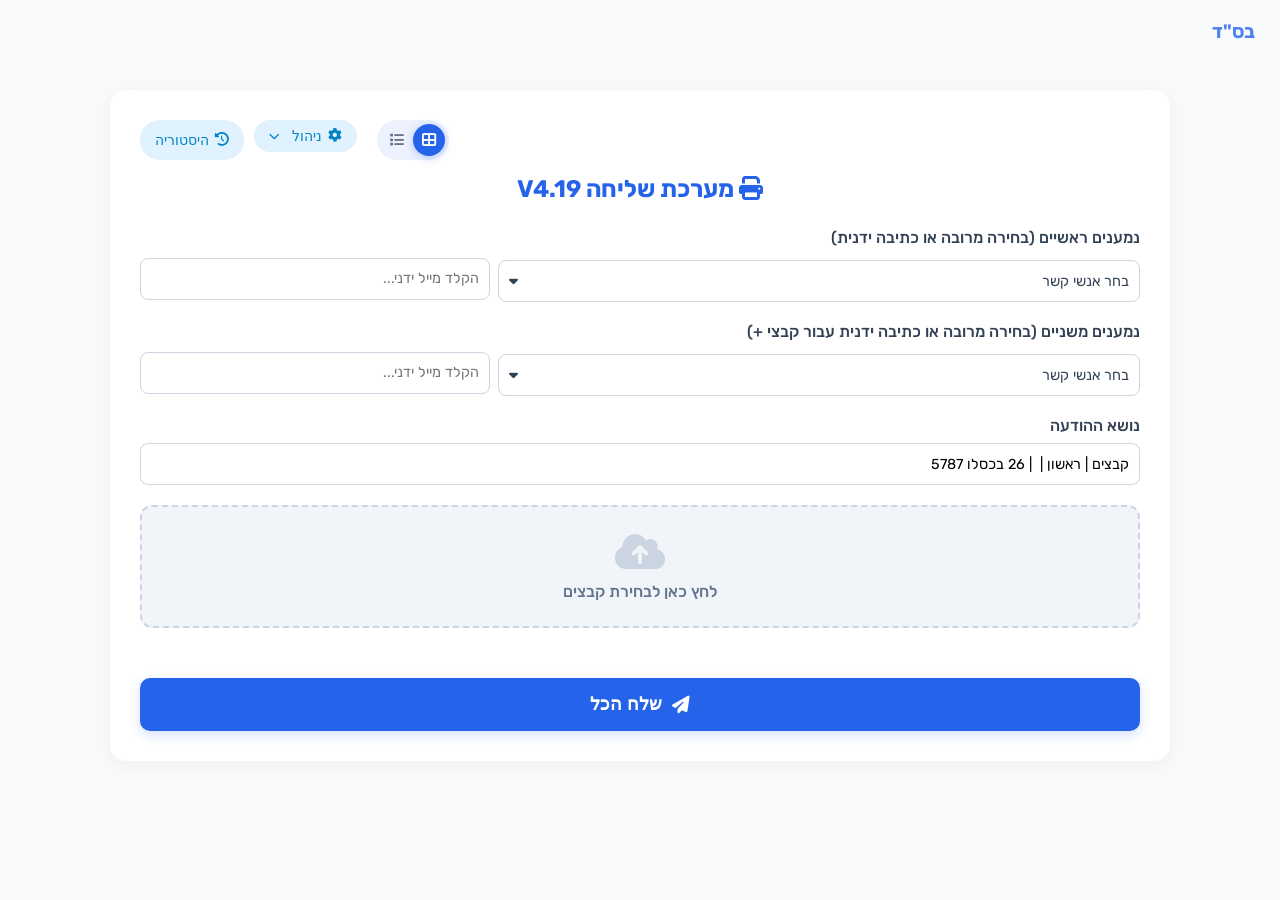
==== index.html @ 54112e03 "Host the customer upload page via GitHub Pages for a real domain" ====
<!DOCTYPE html>
<html lang="he" dir="rtl">
<head>
    <meta charset="UTF-8">
    <meta name="viewport" content="width=device-width, initial-scale=1.0">
    <title>מערכת שליחה - V4.19 (אנשי קשר וסימונים)</title>
    <link href="https://fonts.googleapis.com/css2?family=Rubik:wght@300;400;500;700&display=swap" rel="stylesheet">
    <link rel="stylesheet" href="https://cdnjs.cloudflare.com/ajax/libs/font-awesome/6.4.0/css/all.min.css">
    
    <script src="libs/pdf-lib.min.js"></script>
    <script src="libs/fontkit.umd.min.js"></script>
    <script src="libs/pdf.min.js"></script>
    <script src="libs/jspdf.umd.min.js"></script>
    <script src="opencv.js" async></script>

    <style>
        :root {
            --primary: #2563eb;
            --secondary: #64748b;
            --success: #16a34a;
            --warning: #ca8a04;
            --bg: #f8fafc;
            --surface: #ffffff;
            --text-main: #334155;
            --error: #ef4444;
            --drive: #1f9d55;
            --border: #cbd5e1;
            --highlight: #f97316; /* Orange for + selection */
        }

        body {
            font-family: 'Rubik', sans-serif;
            background-color: var(--bg);
            margin: 0; padding: 20px;
            color: var(--text-main);
            display: flex; justify-content: center;
            padding-top: 90px;
        }

        .bsd-icon {
            position: fixed; top: 20px; right: 25px; z-index: 1000;
            opacity: 0.8; pointer-events: none; display: none;
            font-size: 1.2rem; font-weight: bold; color: var(--primary); font-family: 'Rubik', sans-serif;
        }
        
        .top-logo {
            position: fixed; top: 0; left: 50%; transform: translateX(-50%);
            height: 70px; width: auto; max-width: 200px; z-index: 1000;
            background: white; padding: 5px 20px; border-radius: 0 0 12px 12px;
            box-shadow: 0 4px 15px rgba(0,0,0,0.05); display: none; object-fit: contain;
        }

        .container {
            background: var(--surface); width: 100%; max-width: 1000px;
            padding: 30px; border-radius: 16px; box-shadow: 0 4px 20px rgba(0,0,0,0.05);
        }

        h1 { margin-top: 0; color: var(--primary); font-size: 1.5rem; text-align: center; margin-bottom: 25px; }
        
        .form-group { margin-bottom: 20px; position: relative; }
        label { display: block; margin-bottom: 8px; font-weight: 500; }
        
        input[type="text"], input[type="email"], textarea, select {
            width: 100%; padding: 10px; border: 1px solid var(--border) !important;
            border-radius: 8px; font-family: inherit; font-size: 0.9rem;
            box-sizing: border-box; transition: border 0.2s; height: 42px;
            background-color: #fff;
        }
        input:focus, select:focus { outline: none; border-color: var(--primary) !important; }

        .top-actions { display: flex; justify-content: flex-end; margin-bottom: 15px; gap: 10px; flex-wrap: wrap; }
        .btn-manage {
            background: #e0f2fe; color: #0284c7; border: none; padding: 8px 15px;
            border-radius: 20px; font-size: 0.85rem; cursor: pointer; font-weight: 500;
            display: flex; align-items: center; gap: 6px; transition: background 0.2s;
        }
        .btn-manage:hover { background: #bae6fd; }
        
        /* Manage Dropdown */
        .manage-dropdown { position: relative; display: inline-block; }
        .manage-dropdown-content {
            display: none; position: absolute; right: 0; top: 100%; margin-top: 5px;
            background-color: #fff; min-width: 190px; box-shadow: 0px 8px 24px rgba(0,0,0,0.12);
            border-radius: 12px; border: 1px solid #e2e8f0; z-index: 1000;
        }
        .manage-dropdown:hover .manage-dropdown-content { display: flex; flex-direction: column; }
        .manage-dropdown-content .btn-manage {
            border-radius: 0; background: transparent; width: 100%; justify-content: flex-start;
            padding: 10px 16px; color: #475569; margin: 0; border-bottom: 1px solid #f1f5f9;
        }
        .manage-dropdown-content .btn-manage:last-child { border-bottom: none; }
        .manage-dropdown-content .btn-manage:hover { background: #f8fafc; color: #0f172a; }
        
        /* View Switcher */
        .view-switcher {
            display: flex;
            background: #eef2ff;
            border-radius: 20px;
            padding: 4px;
            margin-left: 10px;
        }
        .btn-view {
            background: transparent;
            border: none;
            color: var(--secondary);
            width: 32px;
            height: 32px;
            border-radius: 50%;
            cursor: pointer;
            font-size: 0.9rem;
            display: flex;
            align-items: center;
            justify-content: center;
            transition: all 0.2s;
        }
        .btn-view:hover {
            color: var(--primary);
        }
        .btn-view.active {
            background: var(--primary);
            color: white;
            box-shadow: 0 2px 8px rgba(37, 99, 235, 0.3);
        }

        .file-upload-label {
            display: flex; flex-direction: column; align-items: center;
            border: 2px dashed var(--border); padding: 25px; text-align: center;
            border-radius: 12px; cursor: pointer; transition: all 0.3s;
            background: #f1f5f9; color: #64748b;
        }
        .file-upload-label:hover { border-color: var(--primary); background: #eef2ff; color: var(--primary); }
        input[type="file"] { display: none; }

        .file-list { 
            margin-top: 25px; display: grid; 
            grid-template-columns: repeat(auto-fill, minmax(280px, 1fr)); gap: 15px; 
        }
        
        /* List View Styles */
        .file-list.list-view {
            grid-template-columns: 1fr;
            gap: 8px;
        }

        .file-list.list-view .file-item {
            flex-direction: row;
            align-items: center;
            padding: 10px 15px;
        }

        .file-list.list-view .file-preview {
            width: 50px;
            height: 50px;
            margin-bottom: 0;
            margin-left: 12px;
            flex-shrink: 0;
        }

        .file-list.list-view .file-item-details {
            flex-grow: 1;
            min-width: 0; /* Prevents flexbox overflow */
        }
        
        .file-list.list-view .file-header {
             display: flex; 
             align-items: center; 
             justify-content: flex-start;
             border-bottom: none;
             padding-bottom: 0;
             margin-bottom: 4px;
        }

        .file-list.list-view .file-name {
            flex: 1;
            min-width: 0;
            order: 2;
        }
        
        .file-list.list-view .btn-plus {
            order: 1;
            margin-right: 0;
            margin-left: 8px;
        }

        .file-list.list-view .file-item-controls {
            display: flex;
            flex-wrap: wrap;
            gap: 12px;
            align-items: center;
            flex-shrink: 0;
            margin-right: auto;
            margin-left: 15px;
        }

        .file-list.list-view .style-select-container,
        .file-list.list-view .moved-controls {
            margin-bottom: 0;
        }

        .file-list.list-view .moved-controls {
            padding-bottom: 0;
            border-bottom: none;
            display: contents; /* Makes children part of the flex container */
        }

        .file-list.list-view .main-style-select { width: 150px; height: 38px; font-size: 0.9rem; }
        .file-list.list-view .moved-controls select { height: 38px; width: 80px; }
        .file-list.list-view .moved-controls label { display: none; }

        .file-list.list-view .toggle-more-btn { display: none; } /* Hide for simplicity in list view */
        .file-list.list-view .advanced-controls { display: flex; flex-direction: row; align-items: center; gap: 10px; margin-top: 0; }
        .file-list.list-view .multiselect { margin-top: 0; }
        .file-list.list-view .multiselect-btn { width: 38px; height: 38px; font-size: 1.1rem; padding: 0; justify-content: center; }
        .file-list.list-view .multiselect-btn span { display: none; }
        .file-list.list-view .multiselect-btn i { margin-left: 0; }
        .file-list.list-view .multiselect-content { right: auto; left: 0; width: 250px; }
        
        .file-list.list-view .file-item-actions {
            display: flex;
            align-items: center;
            gap: 5px;
            margin-left: 10px;
        }
        
        .file-list.list-view .remove-btn { order: 2; }
        .file-list.list-view .group-tabs { order: 1; }
        .file-list.list-view .large-file-options { display: flex; gap: 5px; margin-top: 0; background: none; border: none; padding: 0;}
        .file-list.list-view .large-file-options label { font-size: 0.8rem; padding: 4px 8px; border-radius: 4px; background: #fee2e2; }

        .file-item {
            background: white; border: 2px solid var(--border);
            border-radius: 12px; padding: 12px;
            box-shadow: 0 2px 5px rgba(0,0,0,0.02);
            transition: all 0.2s; position: relative;
            display: flex; flex-direction: column;
        }
        .file-item select, .file-item input[type="text"] { border: 1px solid var(--border) !important; }

        .group-color-0 { border-color: var(--border); }
        .group-color-1 { border-color: #3b82f6; background-color: #eff6ff; }
        .group-color-2 { border-color: #10b981; background-color: #ecfdf5; }
        .group-color-3 { border-color: #f59e0b; background-color: #fffbeb; }
        .group-color-4 { border-color: #8b5cf6; background-color: #f5f3ff; }
        
        .file-header {
            display: flex; justify-content: space-between; align-items: start;
            margin-bottom: 8px; padding-bottom: 5px; border-bottom: 1px solid rgba(0,0,0,0.05);
        }
        .file-name { 
            font-weight: 600; color: #1e293b; font-size: 0.85rem; 
            white-space: nowrap; overflow: hidden; text-overflow: ellipsis; max-width: 150px; 
            display: flex; align-items: center; gap: 5px;
        }
        
        .file-list-item {
            display: flex; align-items: center; gap: 8px; padding: 8px;
            cursor: pointer; border-bottom: 1px solid #f1f5f9; transition: background 0.1s;
        }
        .file-list-item:last-child { border-bottom: none; }
        .file-list-item:hover { background-color: #f8fafc; }
        .file-list-item input { margin: 0; cursor: pointer; width: 16px; height: 16px; }
        .file-list-item span { font-size: 0.85rem; flex-grow: 1; user-select: none; }

        .file-size { font-size: 0.7rem; color: #64748b; display: block; }
        .file-size.large-file { color: #ef4444; font-weight: bold; }
        
        .header-actions { display: flex; align-items: center; gap: 5px; }

        .remove-btn { 
            background: none; border: none; color: #ef4444; 
            cursor: pointer; font-size: 1rem; padding: 0 5px; transition: transform 0.2s;
        }
        .remove-btn:hover { transform: scale(1.1); }
        .action-icon-btn { background: none; border: none; color: #64748b; cursor: pointer; font-size: 1rem; padding: 0 5px; transition: transform 0.2s, color 0.2s; }
        .action-icon-btn:hover { transform: scale(1.1); color: var(--primary); }
        .active-blur { color: #3b82f6 !important; }
        
        /* Plus Button Styles */
        .btn-plus {
            background: #f1f5f9; border: 1px solid var(--border); color: #cbd5e1;
            width: 28px; height: 28px; border-radius: 50%; cursor: pointer;
            display: flex; align-items: center; justify-content: center; transition: all 0.2s;
        }
        .btn-plus:hover { color: var(--highlight); border-color: var(--highlight); }
        .btn-plus.active { background: var(--highlight); color: white; border-color: var(--highlight); box-shadow: 0 0 8px rgba(249, 115, 22, 0.4); }

        .group-tabs { display: flex; gap: 2px; align-items: center; }
        .group-tab { width: 24px; height: 24px; border-radius: 4px; border: 1px solid var(--border); background: #f1f5f9; color: #64748b; font-size: 0.7rem; font-weight: bold; cursor: pointer; display: flex; align-items: center; justify-content: center; transition: all 0.2s; }
        .group-tab:hover { background: #e2e8f0; }
        .group-tab.active { border-color: currentColor; color: white; }
        .group-tab[data-g="0"].active { background: var(--border); color: #475569; }
        .group-tab[data-g="1"].active { background: #3b82f6; }
        .group-tab[data-g="2"].active { background: #10b981; }
        .group-tab[data-g="3"].active { background: #f59e0b; }
        .group-tab[data-g="4"].active { background: #8b5cf6; }

        .btn-edit-group {
            width: 24px; height: 24px; border-radius: 50%; border: none; background: #e2e8f0; color: #475569;
            font-size: 0.7rem; cursor: pointer; display: flex; align-items: center; justify-content: center; margin-right: 5px;
        }
        .btn-edit-group:hover { background: #cbd5e1; }

        .file-preview {
            height: 120px; background: rgba(0,0,0,0.03); border-radius: 8px; margin-bottom: 10px;
            display: flex; align-items: center; justify-content: center; overflow: hidden; position: relative;
        }
        .preview-img { width: 100%; height: 100%; object-fit: contain; } 
        .file-preview i { font-size: 2.5rem; color: #cbd5e1; }
        
        .preview-spinner {
            width: 20px; height: 20px; border: 3px solid #cbd5e1; 
            border-top-color: var(--primary); border-radius: 50%; animation: spin 0.8s linear infinite;
        }

        .basic-controls { display: grid; grid-template-columns: 1fr 1fr; gap: 8px; margin-bottom: 8px; }
        .basic-controls label { font-size: 0.7rem; margin-bottom: 2px; color: var(--secondary); }

        .style-select-container { margin-bottom: 8px; }
        .main-style-select {
            height: 42px; padding: 0 10px; font-size: 0.95rem; 
            border: 2px solid #bae6fd !important; background: #f0f9ff;
            color: var(--primary); font-weight: 500; width: 100%;
            border-radius: 8px; cursor: pointer; transition: all 0.2s;
        }
        .main-style-select:hover { border-color: var(--primary) !important; background: #e0f2fe; }
        .main-style-select:focus { outline: none; box-shadow: 0 0 0 3px rgba(37, 99, 235, 0.1); }

        .moved-controls { display: grid; grid-template-columns: 1fr 1fr; gap: 8px; margin-bottom: 10px; padding-bottom: 10px; border-bottom: 1px dashed #e2e8f0; }
        .moved-controls label { font-size: 0.75rem; color: #64748b; margin-bottom: 2px; }

        .toggle-more-btn {
            width: 100%; background: none; border: 1px dashed var(--border);
            color: var(--secondary); padding: 6px; font-size: 0.85rem;
            cursor: pointer; border-radius: 6px; margin-top: 5px;
            display: flex; align-items: center; justify-content: center; gap: 5px;
            transition: all 0.2s;
        }
        .toggle-more-btn:hover { background: #f1f5f9; color: var(--primary); border-color: var(--primary); }

        .advanced-controls {
            display: none; margin-top: 10px; padding-top: 5px;
            flex-direction: column; gap: 8px;
            animation: slideDown 0.3s ease-out;
        }
        @keyframes slideDown { from { opacity: 0; transform: translateY(-5px); } to { opacity: 1; transform: translateY(0); } }

        .opt-row { display: flex; gap: 8px; flex-wrap: wrap; }
        .opt-group label { font-size: 0.75rem; color: #64748b; margin-bottom: 2px; }
        
        .multiselect { position: relative; width: 100%; margin-top: 5px; }
        .multiselect-btn {
            width: 100%; padding: 10px; background: white; border: 1px solid var(--border) !important;
            border-radius: 8px; font-size: 0.9rem; text-align: right; cursor: pointer;
            display: flex; justify-content: space-between; align-items: center; color: var(--text-main);
            box-sizing: border-box; height: 42px; 
        }
        .multiselect-btn:hover { border-color: var(--primary) !important; }
        .multiselect-content {
            display: none; position: absolute; background-color: white; width: 100%;
            box-shadow: 0px 4px 15px rgba(0,0,0,0.15); z-index: 100; border: 1px solid var(--border);
            border-radius: 6px; padding: 5px; max-height: 250px; overflow-y: auto; box-sizing: border-box;
            left: 0; right: 0;
        }
        .multiselect-content.show { display: block; }
        .multiselect-item {
            display: flex; align-items: center; gap: 8px; padding: 8px;
            cursor: pointer; border-bottom: 1px solid #f1f5f9; transition: background 0.1s;
        }
        .multiselect-item:last-child { border-bottom: none; }
        .multiselect-item:hover { background-color: #f8fafc; }
        .multiselect-item input { margin: 0; cursor: pointer; width: 16px; height: 16px; }
        .multiselect-item span { font-size: 0.85rem; flex-grow: 1; user-select: none; }

        .large-file-options { background-color: #fee2e2; border: 1px solid #fca5a5; padding: 8px; border-radius: 6px; margin-top: 5px;}
        .large-file-options label { color: #b91c1c; font-weight: bold; display: flex; align-items: center; gap: 5px; cursor: pointer; margin: 0;}
        .large-file-options input { margin: 0; }

        .status-bar {
            margin-top: 25px; padding: 15px; border-radius: 8px; font-size: 0.95rem;
            display: flex; justify-content: space-between; align-items: center;
        }
        .status-ok { background: #dcfce7; color: #166534; border: 1px solid #bbf7d0; }
        .status-heavy { background: #fef9c3; color: #854d0e; border: 1px solid #fde047; }
        .status-drive { background: #dcfce7; color: #15803d; border: 1px solid #86efac; }

        .btn-send {
            width: 100%; padding: 16px; margin-top: 25px;
            background: var(--primary); color: white;
            border: none; border-radius: 10px; font-size: 1.1rem; font-weight: 600;
            cursor: pointer; display: flex; align-items: center; justify-content: center; gap: 10px;
            transition: background 0.2s; box-shadow: 0 4px 12px rgba(37, 99, 235, 0.2);
        }
        .btn-send:hover { background: #1d4ed8; }
        
        /* Secondary Send Bar */
        .secondary-send-bar {
            margin-top: 15px; padding: 15px; background: #fff7ed; border: 1px solid #fed7aa;
            border-radius: 10px; display: flex; flex-wrap: wrap; gap: 10px; align-items: center;
        }
        .btn-send-secondary {
            background: var(--highlight); color: white; border: none; padding: 0 20px;
            border-radius: 8px; font-weight: bold; cursor: pointer; height: 42px;
            display: flex; align-items: center; gap: 8px; transition: background 0.2s;
            flex-grow: 1; justify-content: center;
        }
        .btn-send-secondary:hover { background: #ea580c; }

        .modal { display: none; position: fixed; inset: 0; background: rgba(0,0,0,0.5); z-index: 2000; justify-content: center; align-items: center; }
        .modal-content { background: white; padding: 25px; border-radius: 12px; width: 350px; max-height: 80vh; display: flex; flex-direction: column; overflow-y: auto; }
        .modal-header { font-weight: bold; font-size: 1.1rem; margin-bottom: 15px; display: flex; justify-content: space-between; }
        .modal-list { flex-grow: 1; overflow-y: auto; border: 1px solid #eee; border-radius: 8px; margin-bottom: 15px; padding: 10px;}
        .modal-item { display: flex; justify-content: space-between; align-items: center; padding: 10px; border-bottom: 1px solid #f8f8f8; }
        .modal-item input[type="text"] { height: 30px; padding: 4px; border: 1px solid #cbd5e1; border-radius: 4px; font-size: 0.9rem; }
        .btn-delete-item { color: #ef4444; background: none; border: none; cursor: pointer; }
        .add-format-row { display: flex; gap: 5px; margin-bottom: 15px; flex-wrap: wrap; }
        .add-format-row input { flex-grow: 1; padding: 8px; }
        .add-format-row button { background: var(--success); color: white; border: none; padding: 0 15px; border-radius: 6px; cursor: pointer; height: 42px;}
        .btn-close-modal { width: 100%; padding: 10px; background: #e2e8f0; border: none; border-radius: 8px; cursor: pointer; font-weight: bold; }

        .overlay { position: fixed; inset: 0; background: rgba(255,255,255,0.98); display: none; justify-content: center; align-items: center; flex-direction: column; z-index: 1000; text-align: center; }
        .spinner { width: 50px; height: 50px; border: 5px solid #e2e8f0; border-top-color: var(--primary); border-radius: 50%; animation: spin 0.8s linear infinite; margin-bottom: 20px; }
        @keyframes spin { to { transform: rotate(360deg); } }
        .progress-log { width: 85%; max-width: 500px; max-height: 200px; overflow-y: auto; background: #f8fafc; border: 1px solid #e2e8f0; border-radius: 8px; padding: 10px; text-align: right; font-family: monospace; font-size: 0.85rem; margin-top: 15px; display: flex; flex-direction: column-reverse; }
        .log-item { margin-bottom: 4px; border-bottom: 1px dashed #e2e8f0; padding-bottom: 2px; }
        .log-info { color: var(--primary); }
        .log-success { color: var(--success); }
        .log-warning { color: var(--warning); }
        .log-drive { color: var(--drive); font-weight: bold; }
        .log-error { color: var(--error); font-weight: bold; }

        .branding-preview { 
            width: 100%; height: 80px; border: 1px dashed #ccc; 
            display: flex; align-items: center; justify-content: center; margin-bottom: 10px; 
            background: #f9f9f9; border-radius: 8px; overflow: hidden;
        }
        .branding-preview img { max-height: 100%; max-width: 100%; }
        .branding-toggle { display: flex; justify-content: space-between; align-items: center; margin-bottom: 10px; font-size: 0.9rem; }
        .tristate-logo { display: flex; align-items: center; gap: 8px; cursor: pointer; user-select: none; padding: 4px 8px; border-radius: 6px; }
        .tristate-logo:hover { background: #f1f5f9; }
        .tristate-logo input { margin: 0; cursor: pointer; width: 16px; height: 16px; }
        .tristate-logo .tristate-label { font-size: 0.85rem; color: #64748b; min-width: 55px; }
        
        .format-badge {
            background: #e0f2fe; color: #0369a1; font-size: 0.7rem; padding: 2px 6px; border-radius: 4px; margin-right: 5px;
        }

        /* Sidebar for Merge Management */
        .merge-sidebar {
            position: fixed; top: 0; right: -400px; width: 380px; height: 100%;
            background: white; box-shadow: -4px 0 20px rgba(0,0,0,0.1); z-index: 2500;
            transition: right 0.3s cubic-bezier(0.4, 0, 0.2, 1); display: flex; flex-direction: column;
            border-left: 1px solid #e2e8f0; max-width: 90vw;
        }
        .merge-sidebar.open { right: 0; }
        .sidebar-header {
            padding: 20px; background: #f8fafc; border-bottom: 1px solid #e2e8f0;
            display: flex; justify-content: space-between; align-items: center;
        }
        .sidebar-title { font-weight: bold; color: var(--primary); font-size: 1.1rem; }
        .sidebar-content { flex-grow: 1; overflow-y: auto; padding: 20px; }
        .sidebar-footer { padding: 15px; border-top: 1px solid #e2e8f0; background: #fff; }

        .merge-list-item {
            display: flex; align-items: center; gap: 10px; padding: 10px;
            background: white; border: 1px solid #e2e8f0; border-radius: 8px; margin-bottom: 8px;
            transition: all 0.2s;
        }
        .merge-list-item:hover { border-color: var(--primary); }
        .merge-item-idx {
            width: 24px; height: 24px; background: #e0f2fe; color: #0284c7;
            border-radius: 50%; font-size: 0.75rem; font-weight: bold;
            display: flex; align-items: center; justify-content: center; flex-shrink: 0;
        }
        .merge-item-info { flex-grow: 1; overflow: hidden; }
        .merge-item-name { font-size: 0.85rem; font-weight: 500; white-space: nowrap; overflow: hidden; text-overflow: ellipsis; }
        .merge-item-details { font-size: 0.7rem; color: #64748b; }
        
        .reorder-controls { display: flex; flex-direction: column; gap: 2px; }
        .btn-reorder {
            background: none; border: 1px solid #e2e8f0; border-radius: 4px;
            width: 24px; height: 24px; cursor: pointer; color: #64748b; font-size: 0.7rem;
            display: flex; align-items: center; justify-content: center;
        }
        .btn-reorder:hover { background: #f1f5f9; color: var(--primary); border-color: var(--primary); }

        .global-group-settings {
            background: #f0f9ff; border: 1px solid #bae6fd; border-radius: 8px;
            padding: 15px; margin-bottom: 20px;
        }
        .group-setting-row { margin-bottom: 10px; display:flex; gap:10px; }
        .group-setting-row:last-child { margin-bottom: 0; }
        .group-check-grid { display: grid; grid-template-columns: 1fr 1fr; gap: 8px; margin-top: 10px; }
        .group-check-item { display: flex; align-items: center; gap: 6px; font-size: 0.8rem; cursor: pointer; }
        
        .btn-apply-group {
            width: 100%; margin-top: 15px; padding: 10px;
            background: var(--primary); color: white; border: none; border-radius: 6px;
            cursor: pointer; font-weight: bold; display: flex; align-items: center; justify-content: center; gap: 8px;
            transition: background 0.2s;
        }
        .btn-apply-group:hover { background: #1d4ed8; }

        /* Page Sorter Modal */
        .page-sorter-layout {
            display: grid;
            grid-template-columns: 400px 1fr;
            gap: 15px;
            flex-grow: 1;
            overflow: hidden;
            padding-top: 10px;
        }
        .source-panel, .final-panel {
            display: flex;
            flex-direction: column;
            overflow: hidden;
            background: #f8fafc;
            border: 1px solid #e2e8f0;
            border-radius: 8px;
        }
        .panel-header {
            font-weight: 600;
            padding: 10px;
            background: #f1f5f9;
            border-bottom: 1px solid #e2e8f0;
            color: var(--primary);
        }
        .panel-content {
            overflow-y: auto;
            padding: 10px;
            flex-grow: 1;
        }
        .source-file-item {
            margin-bottom: 10px;
            border-radius: 6px;
            border: 1px solid #cbd5e1;
            background: white;
        }
        .source-file-header {
            padding: 8px;
            font-weight: 500;
            cursor: pointer;
            background: #f1f5f9;
            display: flex;
            justify-content: space-between;
            align-items: center;
        }
        .source-file-header:hover { background: #e2e8f0; }
        .source-pages-grid {
            display: none; /* Hidden by default */
            grid-template-columns: repeat(auto-fill, minmax(100px, 1fr));
            gap: 8px;
            padding: 8px;
        }
        .source-page-item {
            border: 1px solid var(--border);
            border-radius: 4px;
            padding: 4px;
            position: relative;
        }
        .source-page-item-controls {
            position: absolute;
            top: -10px;
            right: -10px;
            display: flex;
            gap: 4px;
            z-index: 5;
        }
        .source-page-item-controls > button {
            width: 24px; height: 24px; border-radius: 50%; border:none;
            cursor: pointer; display: flex; align-items:center; justify-content:center;
            box-shadow: 0 1px 4px rgba(0,0,0,0.2);
        }
        .source-page-preview { height: 120px; background:#eee; display:flex; align-items:center; justify-content:center; }
        .source-page-preview img { max-width:100%; max-height:100%; object-fit:contain; }
        .source-page-info { font-size: 0.65rem; text-align: center; margin-top: 4px; }
        .btn-add-page {
            background: var(--success); color: white;
        }
        #finalPagesContainer { position: relative; }
        .final-page-item {
            display: flex;
            align-items: center;
            gap: 10px;
            background: #eff6ff;
            border: 1px solid #a5b4fc;
            padding: 8px;
            border-radius: 6px;
            margin-bottom: 8px;
        }
        .final-page-number {
            font-size: 0.9rem;
            font-weight: 600;
            color: var(--secondary);
            width: 30px;
            flex-shrink: 0;
            text-align: right;
        }
        .final-page-preview {
            width: 80px; height: 100px;
            flex-shrink: 0;
            background: #f1f5f9;
            display: flex; align-items: center; justify-content: center;
            overflow: hidden; border-radius: 4px;
        }
        .final-page-preview img { max-width: 100%; max-height: 100%; object-fit: contain; }
        .final-page-info { flex-grow: 1; font-size: 0.8rem; }
        .final-page-controls { display: flex; flex-direction: column; gap: 4px; }
        #pagePreviewModal { z-index: 2600; }
        .source-page-item.added {
            background-color: #f0fdf4;
            border-color: #bbf7d0;
        }
        .btn-page-action {
            width: 28px; height: 28px; border-radius: 4px; border: 1px solid #cbd5e1;
            cursor: pointer; background: white;
        }
        .btn-page-action:hover { background: #f1f5f9; border-color: var(--primary); color: var(--primary); }
        .btn-page-action[disabled] { opacity: 0.4; cursor: not-allowed; }
        .btn-page-remove { color: var(--error); border-color: var(--error); }
        .page-sorter-loader {
            position: absolute; inset: 0; background: rgba(255,255,255,0.8);
            display: flex; align-items: center; justify-content: center; z-index: 10;
        }
        .page-sorter-toolbar {
            padding: 0 10px 10px 10px;
            border-bottom: 1px solid #eee;
            display: flex;
            justify-content: space-between;
            align-items: center;
        }
        .page-sorter-footer {
            border-top: 1px solid #eee;
            padding: 10px;
            display: flex;
            justify-content: flex-end;
            gap: 10px;
        }
        .blank-page-preview {
            width: 100%;
            height: 100%;
            background: white;
            border: 1px dashed var(--border);
            display: flex;
            align-items: center;
            justify-content: center;
            flex-direction: column;
            gap: 8px;
            color: var(--secondary);
            font-size: 0.9rem;
            border-radius: 4px;
        }

        .crop-canvas-wrapper { position: relative; cursor: crosshair; }
        #cropCanvas { box-shadow: 0 4px 6px -1px rgba(0,0,0,0.1); max-width: 100%; height: auto; display: block; }
        #cropOverlay { position: absolute; top: 0; left: 0; width: 100%; height: 100%; z-index: 10; }
        .crop-modal-content { background: white; padding: 0; border-radius: 12px; width: 95%; max-width: 900px; max-height: 90vh; display: flex; flex-direction: column; overflow: hidden; position: relative; }
        .crop-modal-content .modal-header { padding: 15px 20px; border-bottom: 1px solid var(--border); display: flex; justify-content: space-between; align-items: center; margin-bottom: 0; }
        .crop-modal-content .modal-title { font-weight: 700; font-size: 16px; margin: 0; color: #111827; }
        .crop-modal-content .modal-body { flex-grow: 1; overflow: auto; padding: 15px; position: relative; background: #e5e7eb; display: flex; justify-content: center; align-items: flex-start; }
        .crop-modal-content .modal-footer { padding: 15px 20px; border-top: 1px solid var(--border); display: flex; justify-content: flex-end; gap: 10px; }
        .btn-cancel { background: white; border: 1px solid #cbd5e1; padding: 8px 16px; border-radius: 8px; cursor: pointer; font-weight: 600; color: #475569; }
        .btn-confirm { background: var(--primary); color: white; border: none; padding: 8px 16px; border-radius: 8px; cursor: pointer; font-weight: 600; }
        .options-list { display: flex; gap: 8px; flex-wrap: wrap; margin-bottom: 10px; }
        .option-item { background: white; border: 1px solid var(--border); border-radius: 8px; padding: 8px 12px; cursor: pointer; display: flex; align-items: center; gap: 8px; font-size: 0.9rem; transition: all 0.2s; }
        .option-item input[type="radio"] { margin: 0; cursor: pointer; }
        .option-item:hover { border-color: var(--primary); background: #f8fafc; }
        
        .page-checkbox-item {
            display: flex; flex-direction: column; align-items: center; justify-content: center;
            border: 1px solid var(--border); border-radius: 6px; padding: 8px; cursor: pointer;
            transition: all 0.2s; background: #f8fafc; font-size: 0.85rem;
        }
        .page-checkbox-item:hover { border-color: var(--primary); }
        .page-checkbox-item.selected { background: #eff6ff; border-color: var(--primary); color: var(--primary); font-weight: bold; }
    </style>
</head>
<body>

<div class="bsd-icon" id="bsdContainer">
    בס"ד
</div>

<div class="overlay" id="loader">
    <div class="spinner"></div>
    <div class="progress-text" id="loaderTitle">מתחיל...</div>
    <div class="progress-log" id="progressLog"></div>
</div>

<!-- Merge Sidebar -->
<div id="mergeSidebar" class="merge-sidebar">
    <div class="sidebar-header">
        <span class="sidebar-title" id="mergeSidebarTitle">ניהול קבוצה</span>
        <i class="fas fa-times" style="cursor:pointer; font-size:1.2rem; color:#64748b;" onclick="closeMergeSidebar()"></i>
    </div>
    <div class="sidebar-content">
        <div class="global-group-settings">
            <div style="font-weight:bold; font-size:0.9rem; margin-bottom:10px; color:#0369a1;">
                <i class="fas fa-cog"></i> הגדרות לכל הקבוצה
            </div>
            <div style="margin-bottom:10px;">
                <label style="font-size:0.75rem;">החל סגנון על הקבוצה:</label>
                <select id="groupStyleSelect" style="height:34px; padding:2px; width:100%; border:1px solid var(--border) !important;" onchange="applyStyleToGroup(this.value)"></select>
            </div>
            <div class="group-setting-row">
                <div style="flex:1;"><label style="font-size:0.75rem;">כמות:</label><select id="groupQtySelect" style="height:34px; padding:2px;" onchange="applyGroupSetting('quantity', this.value)"></select></div>
                <div style="flex:1;"><label style="font-size:0.75rem;">פורמט:</label><select id="groupFormatSelect" style="height:34px; padding:2px;" onchange="applyGroupSetting('format', this.value)"></select></div>
            </div>
            <div class="group-check-grid">
                <label class="group-check-item"><input type="checkbox" id="groupPdfCheck" onchange="applyGroupSetting('convertToPdf', this.checked)"> המר ל-PDF</label>
                <label class="group-check-item"><input type="checkbox" id="groupBsdCheck" onchange="applyGroupSetting('addBsd', this.checked)"> בס"ד</label>
                <label class="group-check-item"><input type="checkbox" id="groupNumCheck" onchange="applyGroupSetting('addPageNumbers', this.checked)"> מספור</label>
                <label class="group-check-item"><input type="checkbox" id="groupRevCheck" onchange="applyGroupSetting('reverseLastPage', this.checked)"> הפוך דף אחרון</label>
                <label class="group-check-item"><input type="checkbox" id="groupArrowsCheck" onchange="applyGroupSetting('addArrows', this.checked)"> 9 בעמוד + חיצים</label>
                <label class="group-check-item"><input type="checkbox" id="groupDupCheck" onchange="applyGroupSetting('duplicateTwoUp', this.checked)"> 2 משוכפל</label>
                <label class="group-check-item"><input type="checkbox" id="groupBlankCheck" onchange="applyGroupSetting('addEvenBlankPage', this.checked)"> דף ריק זוגי</label>
                <label class="group-check-item"><input type="checkbox" id="groupCompressCheck" onchange="applyGroupSetting('compressPdf', this.checked)"> דחיסה</label>
                <label class="group-check-item"><input type="checkbox" id="groupMarginCutCheck" onchange="applyGroupSetting('marginCut', this.checked)"> חיתוך שוליים</label>
            </div>
            <div style="margin-top:10px;">
                <label style="font-size:0.75rem;">לוגו קבוצתי:</label>
                <select id="groupLogoSelect" style="height:34px; padding:2px; width:100%;" onchange="applyGroupSetting('addLogo', this.value)">
                    <option value="">ללא לוגו</option>
                    <option value="1">לוגו 1</option>
                    <option value="2">לוגו 2</option>
                </select>
            </div>
            <div style="margin-top:10px;">
                <label style="display:flex;align-items:center;gap:8px;cursor:pointer;font-size:0.75rem;">
                    <input type="checkbox" id="groupSendSecondary" onchange="applyGroupSetting('sendSecondary', this.checked)"> שליחה משנית (+)
                </label>
            </div>
        </div>
        <div style="margin-bottom:10px; font-weight:500; font-size:0.9rem;">קבצים בקבוצה (לפי סדר מיזוג):</div>
        <div id="mergeListContainer"></div>
    </div>
    <div class="sidebar-footer">
        <button class="btn-manage" style="width:100%; justify-content:center; background:#ffedd5; color:#9a3412;" onclick="openPageSorter()"><i class="fas fa-grip-horizontal"></i> סדר וערבב דפים</button>
        <button class="btn-manage" style="width:100%; justify-content:center; background:#f1f5f9; color:#334155; margin-top:8px;" onclick="closeMergeSidebar()">סגור</button>
    </div>
</div>

<div id="formatManagerModal" class="modal">
    <div class="modal-content">
        <div class="modal-header"><span>ניהול רשימת פורמטים</span><i class="fas fa-times" style="cursor:pointer" onclick="closeModal('formatManagerModal')"></i></div>
        <div class="add-format-row"><input type="text" id="newFormatInput" placeholder="שם פורמט חדש..."><button onclick="addFormatManual()"><i class="fas fa-plus"></i></button></div>
        <div style="margin-bottom:15px; background:#f0f9ff; padding:10px; border-radius:6px; border:1px solid #bae6fd;"><label style="display:flex; align-items:center; gap:8px; margin:0; cursor:pointer; font-size:0.9rem;"><input type="checkbox" id="newFormatAutoRev" style="width:auto; height:auto; margin:0;">הפוך דף אחרון אוטומטית (אם מתחלק ב-4)</label></div>
        <div class="modal-list" id="modalFormatList"></div>
        <button class="btn-close-modal" onclick="closeModal('formatManagerModal')">סגור ושמור</button>
    </div>
</div>

<div id="quantityManagerModal" class="modal">
    <div class="modal-content">
        <div class="modal-header"><span>ניהול רשימת כמויות</span><i class="fas fa-times" style="cursor:pointer" onclick="closeModal('quantityManagerModal')"></i></div>
        <div class="add-format-row"><input type="text" id="newQuantityInput" placeholder="כמות חדשה (לדוגמה: 100)..."><button onclick="addQuantityManual()"><i class="fas fa-plus"></i></button></div>
        <div class="modal-list" id="modalQuantityList"></div>
        <button class="btn-close-modal" onclick="closeModal('quantityManagerModal')">סגור ושמור</button>
    </div>
</div>

<div id="contactsModal" class="modal">
    <div class="modal-content">
        <div class="modal-header"><span>ניהול אנשי קשר</span><i class="fas fa-times" style="cursor:pointer" onclick="closeModal('contactsModal')"></i></div>
        <div class="add-format-row">
            <input type="text" id="newContactName" placeholder="שם..." style="flex:1">
            <input type="text" id="newContactEmail" placeholder="מייל..." style="flex:1">
            <button onclick="addContactManual()"><i class="fas fa-plus"></i></button>
        </div>
        <div class="modal-list" id="modalContactsList"></div>
        <button class="btn-close-modal" onclick="closeModal('contactsModal')">סגור</button>
    </div>
</div>

<div id="pageSelectionModal" class="modal">
    <div class="modal-content" style="width: 450px;">
        <div class="modal-header"><span>בחירת עמודים להדפסה/הורדה</span><i class="fas fa-times" style="cursor:pointer" onclick="closeModal('pageSelectionModal')"></i></div>
        <div style="margin-bottom: 10px; font-size: 0.9rem; color: var(--secondary);">
            הזן עמודים או טווחים מופרדים בפסיק (לדוגמה: 1, 3, 5-8). השאר ריק כדי לבחור הכל. לחיצה על הריבועים תעדכן את הרשימה, והקלדה ידנית תעדכן את הריבועים.
        </div>
        <div class="add-format-row" style="margin-bottom: 15px;">
            <input type="text" id="pageSelectionInput" placeholder="לדוגמה: 1, 3, 5-8" style="flex:1" oninput="updatePageSelectionVisuals()" dir="ltr">
            <button onclick="selectAllPages()" style="background: var(--primary); color: white; border: none; padding: 0 15px; border-radius: 6px; cursor: pointer; height: 42px;" title="סמן הכל"><i class="fas fa-check-double"></i> הכל</button>
        </div>
        <div id="pageSelectionLoading" style="display: none; text-align: center; padding: 20px;"><i class="fas fa-spinner fa-spin"></i> טוען דפים...</div>
        <div class="modal-list" id="pageSelectionGrid" style="display: grid; grid-template-columns: repeat(auto-fill, minmax(60px, 1fr)); gap: 8px; padding: 10px; max-height: 250px; overflow-y: auto; border: 1px solid #eee; border-radius: 8px; margin-bottom: 15px;">
        </div>
        <button class="btn-close-modal" onclick="savePageSelection()">שמור בחירה</button>
    </div>
</div>

<div id="brandingModal" class="modal">
    <div class="modal-content">
        <div class="modal-header"><span>הגדרות מיתוג</span><i class="fas fa-times" style="cursor:pointer" onclick="closeModal('brandingModal')"></i></div>
        <div class="modal-list">
            <div class="branding-toggle"><span><i class="fas fa-star-ofdavid"></i> הוסף בס"ד (ברירת מחדל)</span><input type="checkbox" id="defaultBsdToggle" checked onchange="saveBrandingDefaults()"></div>
            <div class="branding-toggle"><span><i class="fas fa-image"></i> הוסף לוגו (ברירת מחדל)</span><div class="tristate-logo" onclick="cycleDefaultLogo()" title="לחץ כדי להחליף: אין -> לוגו 1 -> לוגו 2 -> אין"><input type="checkbox" id="defaultLogoToggle" onclick="return false;"><span class="tristate-label" id="defaultLogoLabel">אין</span></div></div>
            <hr style="margin: 10px 0; border: 0; border-top: 1px solid #eee;">
            
            <div id="logoBlurSettings" style="display: flex; flex-direction: column; gap: 10px; margin-bottom: 15px; background: #f8fafc; padding: 10px; border-radius: 8px; border: 1px solid #e2e8f0;">
                <div style="font-weight: bold; font-size: 0.9rem; color: #1e293b;"><i class="fa-solid fa-eye-slash"></i> הגדרות הסתרת לוגו / תוכן</div>
                <div class="branding-toggle" style="background: none; border: none; padding: 0;"><span><i class="fa-solid fa-droplet"></i> הפעל הסתרה לכל הקבצים (ברירת מחדל)</span><input type="checkbox" id="defaultBlurToggle" onchange="toggleGlobalBlur()"></div>
                <div style="padding: 6px; display: flex; justify-content: center;">
                    <button type="button" class="btn-manage" id="openCropBtn" style="width: 100%; border-color: var(--primary); color: var(--primary); justify-content: center;">
                        <i class="fa-solid fa-crop-simple"></i> בחר לוגו להסתרה מתוך המסמך
                    </button>
                </div>
                <div style="font-size: 12px; font-weight: bold; margin-top: 5px;">אפקט ההסתרה:</div>
                <div class="options-list" style="margin-top: -5px;">
                    <label class="option-item">
                        <input type="radio" name="blurType" value="blur" checked>
                        <i class="fa-solid fa-droplet"></i>
                        <span>טשטוש (Blur)</span>
                    </label>
                    <label class="option-item">
                        <input type="radio" name="blurType" value="inpaint">
                        <i class="fa-solid fa-wand-magic-sparkles" style="color: #8b5cf6;"></i>
                        <span>מילוי חכם (Inpaint)</span>
                    </label>
                    <label class="option-item">
                        <input type="radio" name="blurType" value="white">
                        <i class="fa-solid fa-square" style="color: #e5e7eb;"></i>
                        <span>מילוי צבע לבן</span>
                    </label>
                </div>
                <div style="font-size: 12px; font-weight: bold; margin-top: 5px;">שיטת פעולה:</div>
                <div class="options-list" style="margin-top: -5px;">
                    <label class="option-item" title="מחפש את הלוגו לפי הצורה שלו">
                        <input type="radio" name="blurMethod" value="pattern" checked>
                        <i class="fa-solid fa-brain" style="color: #10b981;"></i>
                        <span>חיפוש חכם</span>
                    </label>
                    <label class="option-item" title="מטשטש תמיד את אותו אזור יחסי">
                        <input type="radio" name="blurMethod" value="fixed">
                        <i class="fa-solid fa-crosshairs" style="color: #f59e0b;"></i>
                        <span>מיקום קבוע</span>
                    </label>
                </div>
                <div style="font-size: 12px; font-weight: bold; margin-top: 5px;">כיוונון ידני למקרה של סטייה (במילימטרים):</div>
                <div style="display: flex; gap: 10px; margin-top: -5px;">
                    <div style="flex: 1;">
                        <label style="font-size: 11px; color: #64748b;">למעלה/למטה (חיובי=למעלה):</label>
                        <input type="number" id="blurOffsetY" value="0" step="1" style="width: 100%; padding: 4px; border: 1px solid #ccc; border-radius: 4px; font-size: 12px; box-sizing: border-box;" title="מספר חיובי יעלה את הטשטוש למעלה">
                    </div>
                    <div style="flex: 1;">
                        <label style="font-size: 11px; color: #64748b;">ימינה/שמאלה (חיובי=ימינה):</label>
                        <input type="number" id="blurOffsetX" value="0" step="1" style="width: 100%; padding: 4px; border: 1px solid #ccc; border-radius: 4px; font-size: 12px; box-sizing: border-box;" title="מספר חיובי יזיז את הטשטוש ימינה">
                    </div>
                </div>
                <div id="logoPreviewContainerCrop" style="display: none; text-align: center; margin-top: 5px;">
                    <img id="logoPreviewCrop" style="max-height: 50px; border-radius: 4px; border: 1px solid var(--border);">
                    <div style="margin-top: 5px;"><button class="btn-manage" style="background:#fee2e2; color:#ef4444; width:100%; justify-content:center;" onclick="clearCropLogo()">מחק לוגו מסתיר</button></div>
                </div>
            </div>
            
            <hr style="margin: 10px 0; border: 0; border-top: 1px solid #eee;">
            <label style="display:block; margin-bottom:5px; font-size:0.85rem;">לוגו 1 (נשמר בדפדפן):</label><div class="branding-preview" id="logo1PreviewContainer"><span style="color:#aaa; font-size:0.8rem;">אין לוגו</span></div><input type="file" id="logo1UploadInput" accept="image/*" style="display:none" onchange="handleLogoUpload(1, this.files)"><div style="display:flex; gap:5px; margin-bottom:15px;"><button class="btn-manage" style="flex:1; justify-content:center;" onclick="document.getElementById('logo1UploadInput').click()">בחר תמונה</button><button class="btn-manage" style="background:#fee2e2; color:#ef4444;" onclick="clearLogo(1)">הסר</button></div>
            <label style="display:block; margin-bottom:5px; font-size:0.85rem;">לוגו 2 (נשמר בדפדפן):</label><div class="branding-preview" id="logo2PreviewContainer"><span style="color:#aaa; font-size:0.8rem;">אין לוגו</span></div><input type="file" id="logo2UploadInput" accept="image/*" style="display:none" onchange="handleLogoUpload(2, this.files)"><div style="display:flex; gap:5px;"><button class="btn-manage" style="flex:1; justify-content:center;" onclick="document.getElementById('logo2UploadInput').click()">בחר תמונה</button><button class="btn-manage" style="background:#fee2e2; color:#ef4444;" onclick="clearLogo(2)">הסר</button></div>
        </div>
        <button class="btn-close-modal" onclick="closeModal('brandingModal')">סגור ושמור</button>
    </div>
</div>

<div id="styleManagerModal" class="modal">
    <div class="modal-content" style="max-width:420px;">
        <div class="modal-header"><span>ניהול סגנונות שליחה</span><i class="fas fa-times" style="cursor:pointer" onclick="closeModal('styleManagerModal')"></i></div>
        <p style="font-size:0.85rem; color:#64748b; margin-bottom:10px;">שמור והחל הגדרות (כמות, פורמט, המר ל-PDF, בס"ד, לוגו, מספור וכו'). מיזוג לא נכלל.</p>
        <div style="margin-bottom:12px;"><label style="font-size:0.8rem; color:#64748b;">שמור מהקובץ:</label><select id="styleSourceFileSelect" style="width:100%; margin-top:4px; padding:8px;"><option value="-1">ברירת מחדל (מיתוג)</option></select></div>
        <div class="add-format-row"><input type="text" id="newStyleNameInput" placeholder="שם לסגנון..."><button onclick="saveCurrentAsStyle()" style="background:var(--success);color:white;"><i class="fas fa-save"></i> שמור כסגנון</button></div>
        <div class="modal-list" id="modalStyleList"></div>
        <button class="btn-close-modal" onclick="closeModal('styleManagerModal')">סגור</button>
    </div>
</div>


<!-- Sidebar לעריכת סגנון -->
<div id="editStyleSidebar" class="merge-sidebar">
    <div class="sidebar-header">
        <span class="sidebar-title">עריכת סגנון</span>
        <i class="fas fa-times" style="cursor:pointer; font-size:1.2rem; color:#64748b;" onclick="closeEditStyleSidebar()"></i>
    </div>
    <div class="sidebar-content">
        <input type="hidden" id="editStyleOriginalName">
        <div class="global-group-settings">
            <div style="font-weight:bold; font-size:0.9rem; margin-bottom:10px; color:#0369a1;">
                <i class="fas fa-cog"></i> הגדרות לסגנון
            </div>
            <div style="margin-bottom:10px;">
                <label style="font-size:0.75rem;">שם הסגנון:</label>
                <input type="text" id="editStyleNameInput" style="width:100%; height:34px; padding:2px 8px; border:1px solid var(--border) !important;">
            </div>
            <div class="group-setting-row">
                <div style="flex:1;"><label style="font-size:0.75rem;">כמות:</label><select id="editStyleQuantity" style="height:34px; padding:2px;"></select></div>
                <div style="flex:1;"><label style="font-size:0.75rem;">פורמט:</label><select id="editStyleFormat" style="height:34px; padding:2px;"></select></div>
            </div>
            <div class="group-check-grid">
                <label class="group-check-item"><input type="checkbox" id="editStyleConvertPdf"> המר ל-PDF</label>
                <label class="group-check-item"><input type="checkbox" id="editStyleBsd"> בס"ד</label>
                <label class="group-check-item"><input type="checkbox" id="editStylePageNumbers"> מספור</label>
                <label class="group-check-item"><input type="checkbox" id="editStyleReverseLast"> היפוך סוף</label>
                <label class="group-check-item"><input type="checkbox" id="editStyleArrows"> 9 בעמוד + חיצים</label>
                <label class="group-check-item"><input type="checkbox" id="editStyleDuplicateTwoUp"> 2 משוכפל</label>
                <label class="group-check-item"><input type="checkbox" id="editStyleAddEvenBlank"> דף ריק זוגי</label>
                <label class="group-check-item"><input type="checkbox" id="editStyleMarginCut"> חיתוך שוליים</label>
                <label class="group-check-item"><input type="checkbox" id="editStyleCompressPdf"> דחיסה</label>
            </div>
            <div style="margin-top:10px;">
                <label style="font-size:0.75rem;">לוגו:</label>
                <select id="editStyleLogo" style="height:34px; padding:2px; width:100%;">
                    <option value="">אין</option>
                    <option value="1">לוגו 1</option>
                    <option value="2">לוגו 2</option>
                </select>
            </div>
            <div style="margin-top:10px;">
                <label style="font-size:0.75rem;">נמענים משניים לשליחה משנית:</label>
                <div class="multiselect" id="editStyleSecondaryEmailMultiselect"></div>
                <label style="display:flex;align-items:center;gap:8px;cursor:pointer;margin-top:5px;"><input type="checkbox" id="editStyleSendSecondary"> שליחה משנית (+)</label>
                <label style="display:flex;align-items:center;gap:8px;cursor:pointer;margin-top:5px;"><input type="checkbox" id="editStylePlusSelected"> סימון לשליחה משנית (⊕)</label>
            </div>
        </div>
    </div>
    <div class="sidebar-footer">
        <button class="btn-manage" type="button" style="width:100%; justify-content:center; background:#0369a1; color:#fff; font-weight:600; border:none; cursor:pointer;" onclick="saveEditedStyle()"><i class="fas fa-check"></i> שמור</button>
        <button class="btn-close-modal" style="width:100%; margin-top:8px;" onclick="closeEditStyleSidebar()">ביטול</button>
    </div>
</div>

<!-- Page Preview Modal -->
<div id="pagePreviewModal" class="modal" onclick="closeModal('pagePreviewModal')">
    <div class="modal-content" style="width:auto; max-width:90vw; height:90vh; padding:10px;" onclick="event.stopPropagation();">
        <div class="modal-header" style="padding-bottom:10px; margin-bottom:10px; border-bottom:1px solid #eee;">
            <span>תצוגה מקדימה</span>
            <i class="fas fa-times" style="cursor:pointer" onclick="closeModal('pagePreviewModal')"></i>
        </div>
        <div id="pagePreviewContent" style="flex-grow:1; display:flex; align-items:center; justify-content:center; background:#f1f5f9; border-radius:8px;">
            <div class="spinner"></div>
        </div>
    </div>
</div>

<!-- Page Sorter Modal -->
<div id="pageSorterModal" class="modal">
    <div class="modal-content" style="width: 90vw; max-width: 1400px; height: 90vh; max-height: 95vh; display:flex; flex-direction:column;">
        <div class="modal-header">
            <span id="pageSorterTitle">סדרן דפים</span>
            <i class="fas fa-times" style="cursor:pointer" onclick="closeModal('pageSorterModal')"></i>
        </div>
        <div class="page-sorter-toolbar">
            <div>
                <button class="btn-manage" onclick="addBlankPageToFinalOrder()"><i class="fas fa-plus-square"></i> הוסף דף ריק</button>
                <button class="btn-manage" onclick="resetFinalOrder()" style="background:#f1f5f9; color:#475569;"><i class="fas fa-undo"></i> אפס סדר</button>
            </div>
            <span id="pageSorterInfo" style="font-size:0.9rem; color: var(--secondary);"></span>
        </div>
        <div class="page-sorter-layout">
            <div class="source-panel">
                <div class="panel-header">קבצי מקור</div>
                <div id="sourcePagesContainer" class="panel-content"></div>
            </div>
            <div class="final-panel">
                <div class="panel-header">סדר הדפים הסופי</div>
                <div id="finalPagesContainer" class="panel-content">
                    <div class="page-sorter-loader" style="display:none; flex-direction:column; gap:10px;">
                        <div class="spinner"></div>
                        <span id="pageSorterLoaderText">טוען תצוגה מקדימה של הדפים...</span>
                    </div>
                </div>
            </div>
        </div>
        <div class="page-sorter-footer">
             <button class="btn-close-modal" style="background:#d1d5db;" onclick="closeModal('pageSorterModal')">ביטול</button>
             <button class="btn-manage" onclick="downloadSortedFile()" style="background:#dbeafe; color:#1e40af; flex-grow:0;"><i class="fas fa-download"></i> הורד קובץ ערוך</button>
             <button class="btn-send-secondary" style="flex-grow:0;" onclick="savePageOrder()"><i class="fas fa-check"></i> שמור סדר וסגור</button>
        </div>
    </div>
</div>

<div class="container">
    <div class="top-actions">
        <div class="view-switcher">
            <button id="btn-grid-view" class="btn-view active" title="תצוגת רשת"><i class="fas fa-th-large"></i></button>
            <button id="btn-list-view" class="btn-view" title="תצוגת רשימה"><i class="fas fa-list"></i></button>
        </div>
        
        <div class="manage-dropdown">
            <button class="btn-manage"><i class="fas fa-cog"></i> ניהול <i class="fas fa-chevron-down" style="font-size: 0.8em; margin-right: 6px;"></i></button>
            <div class="manage-dropdown-content">
                <button class="btn-manage" onclick="openModal('contactsModal')"><i class="fas fa-address-book"></i> אנשי קשר</button>
                <button class="btn-manage" onclick="openModal('formatManagerModal')"><i class="fas fa-list-ul"></i> ניהול פורמטים</button>
                <button class="btn-manage" onclick="openModal('quantityManagerModal')"><i class="fas fa-sort-numeric-up"></i> ניהול כמויות</button>
                <button class="btn-manage" onclick="openModal('brandingModal')"><i class="fas fa-stamp"></i> הגדרות מיתוג</button>
                <button class="btn-manage" onclick="openModal('styleManagerModal')"><i class="fas fa-palette"></i> סגנון שליחה</button>
                <button class="btn-manage" onclick="requestLogDirectoryAccess()" id="btnLogDirectory"><i class="fas fa-folder"></i> הגדר תיקיית לוגים</button>
            </div>
        </div>

        <button class="btn-manage" onclick="window.location.href='history.html'"><i class="fas fa-history"></i> היסטוריה</button>
    </div>

    <h1><i class="fas fa-print"></i> מערכת שליחה V4.19</h1>
    

    <div class="form-group">
        <label>נמענים ראשיים (בחירה מרובה או כתיבה ידנית)</label>
        <div style="display:flex;gap:8px;align-items:center;">
            <div class="multiselect" id="mainEmailMultiselect"></div>
            <input type="text" id="mainEmailManual" placeholder="הקלד מייל ידני..." style="flex:1; min-width:350px; width:100%;" list="contacts-datalist">
        </div>
    </div>
    <div class="form-group">
        <label>נמענים משניים (בחירה מרובה או כתיבה ידנית עבור קבצי +)</label>
        <div style="display:flex;gap:8px;align-items:center;">
            <div class="multiselect" id="secondaryEmailMultiselect"></div>
            <input type="text" id="secondaryEmailManual" placeholder="הקלד מייל ידני..." style="flex:1; min-width:350px; width:100%;" list="contacts-datalist">
        </div>
        <datalist id="contacts-datalist"></datalist>
    </div>
    <div class="form-group">
        <label>נושא ההודעה</label>
        <input type="text" id="subject">
    </div>

    <label class="file-upload-label" for="fileInput">
        <i class="fas fa-cloud-upload-alt" style="font-size: 2.5rem; margin-bottom: 10px; color: #cbd5e1;"></i>
        <span>לחץ כאן לבחירת קבצים</span>
    </label>
    <input type="file" id="fileInput" multiple style="display: none;">

    <div class="form-group" id="styleSelectorRow" style="display:none; margin-top:15px;">
        <label><i class="fas fa-palette"></i> סגנון שליחה גלובלי</label>
        <div style="display:flex; gap:8px; flex-wrap:wrap;">
            <select id="styleSelect" style="flex:1; min-width:150px;" onchange="onStyleSelectChange()">
                <option value="">-- בחר סגנון --</option>
            </select>
            <button class="btn-manage" onclick="applySelectedStyle()" id="applyStyleBtn" disabled>
                <i class="fas fa-check-double"></i> החל על כל הקבצים
            </button>
        </div>
    </div>

    <div class="file-list" id="fileListContainer"></div>
    

    <!-- Secondary Send Bar (הוסר, הכל יתבצע בשליחה הראשית) -->

    <div id="sizeStatus" class="status-bar status-ok" style="display:none;">
        <span><i class="fas fa-database"></i> סה"כ: <b id="totalSizeText">0 MB</b></span>
        <span id="destMethod" style="font-weight: bold;"></span>
    </div>

    <button class="btn-send" onclick="processAndSend('main')">
        <i class="fas fa-paper-plane"></i> שלח הכל
    </button>
</div>

<canvas id="bsdCanvas" width="100" height="50" style="display:none;"></canvas>

<script>
    const SCRIPT_URL = 'https://script.google.com/macros/s/AKfycbzxvV8ZLanAMgXOCP1BhDkS8lIhTndTOyYHBLbGos489440StiYDlxq4ckWcdtDJTfa/exec'; 
    const MAX_BATCH_SIZE_MB = 23; 
    const DRIVE_THRESHOLD_MB = 23; 
    const LARGE_FILE_THRESHOLD_MB = 25;

    pdfjsLib.GlobalWorkerOptions.workerSrc = 'libs/pdf.worker.min.js';
    
    // --- לוגיקת תצוגה ---
    function initVisualSettings() {
        const showBsd = localStorage.getItem('showBsd') !== 'false'; 
        const showLogo = localStorage.getItem('showLogo') !== 'false'; 
        applyVisibility('bsd', showBsd);
        applyVisibility('logo', showLogo);
        
        const defBsd = localStorage.getItem('defaultBsd') !== 'false';
        let defLogo = localStorage.getItem('defaultLogo') || '';
        if (defLogo === 'true') defLogo = '1';
        if (defLogo === 'false') defLogo = '';
        document.getElementById('defaultBsdToggle').checked = defBsd;
        applyDefaultLogoUi(defLogo);
        
        loadUserLogoPreview();
    }

    function toggleVisibility(type) {
        const key = type === 'bsd' ? 'showBsd' : 'showLogo';
        const current = localStorage.getItem(key) !== 'false';
        const newState = !current;
        localStorage.setItem(key, newState);
        applyVisibility(type, newState);
    }

    function applyVisibility(type, show) {
        const el = document.getElementById(type === 'bsd' ? 'bsdContainer' : 'mainLogo');
        if(el) {
            if(show) el.style.display = 'block';
            else el.style.display = 'none';
        }
    }
    
    function saveBrandingDefaults() {
        localStorage.setItem('defaultBsd', document.getElementById('defaultBsdToggle').checked);
        const lbl = document.getElementById('defaultLogoLabel').dataset.value || '';
        localStorage.setItem('defaultLogo', lbl);
    }

    function cycleDefaultLogo() {
        const lbl = document.getElementById('defaultLogoLabel');
        const cur = lbl.dataset.value || '';
        const next = cur === '' ? '1' : (cur === '1' ? '2' : '');
        applyDefaultLogoUi(next);
        saveBrandingDefaults();
    }

    function applyDefaultLogoUi(val) {
        const chk = document.getElementById('defaultLogoToggle');
        const lbl = document.getElementById('defaultLogoLabel');
        chk.checked = (val === '1');
        chk.indeterminate = (val === '2');
        lbl.dataset.value = val;
        lbl.textContent = val === '' ? 'אין' : (val === '1' ? 'לוגו 1' : 'לוגו 2');
    }

    function handleLogoUpload(logoNum, files) {
        if(!files || !files.length) return;
        const file = files[0];
        const reader = new FileReader();
        reader.onload = function(e) {
            const base64 = e.target.result;
            localStorage.setItem('userLogo' + logoNum + 'Base64', base64);
            if (logoNum === 1) localStorage.setItem('userLogoBase64', base64);
            loadUserLogoPreview();
        };
        reader.readAsDataURL(file);
    }

    function clearLogo(logoNum) {
        localStorage.removeItem('userLogo' + logoNum + 'Base64');
        if (logoNum === 1) localStorage.removeItem('userLogoBase64');
        loadUserLogoPreview();
    }

    function loadUserLogoPreview() {
        const getLogo = (n) => {
            let b = localStorage.getItem('userLogo' + n + 'Base64');
            if (n === 1 && !b) b = localStorage.getItem('userLogoBase64');
            return b;
        };
        for (let i = 1; i <= 2; i++) {
            const base64 = getLogo(i);
            const container = document.getElementById('logo' + i + 'PreviewContainer');
            if (container) {
                if (base64) container.innerHTML = `<img src="${base64}" />`;
                else container.innerHTML = `<span style="color:#aaa; font-size:0.8rem;">אין לוגו</span>`;
            }
        }
    }

    function getBsdImageBytes() {
        const canvas = document.getElementById('bsdCanvas');
        const ctx = canvas.getContext('2d');
        ctx.clearRect(0,0,100,50);
        ctx.font = "bold 24px sans-serif";
        ctx.fillStyle = "#333";
        ctx.textAlign = "right";
        ctx.textBaseline = "top";
        ctx.fillText('בס"ד', 95, 5);
        return canvas.toDataURL('image/png');
    }

    // --- ניהול כמויות ---
    function initQuantityStorage() {
        if(!localStorage.getItem('customQuantities')) {
            localStorage.setItem('customQuantities', JSON.stringify(['לכולם','1','2','4','8','10','25','50']));
        }
    }
    
    function getStoredQuantities() {
        return JSON.parse(localStorage.getItem('customQuantities') || '[]');
    }
    
    function saveQuantitiesToStorage(list) {
        localStorage.setItem('customQuantities', JSON.stringify(list));
    }
    
    function getQuantityOptionsHTML(selected) {
        let list = getStoredQuantities();
        if(selected && !list.includes(selected)) list.push(selected);
        return list.map(q => `<option value="${q}" ${q===selected?'selected':''}>${q}</option>`).join('');
    }
    
    function addQuantityManual() {
        const input = document.getElementById('newQuantityInput');
        const val = input.value.trim();
        if(!val) return;
        let list = getStoredQuantities();
        if(!list.includes(val)) {
            list.push(val);
            saveQuantitiesToStorage(list);
        }
        input.value = '';
        renderQuantityManagerList();
    }
    
    function deleteQuantity(valToDelete) {
        if(!confirm('למחוק את הכמות "' + valToDelete + '"?')) return;
        let list = getStoredQuantities();
        list = list.filter(q => q !== valToDelete);
        saveQuantitiesToStorage(list);
        renderQuantityManagerList();
    }
    
    function renderQuantityManagerList() {
        const container = document.getElementById('modalQuantityList');
        const list = getStoredQuantities();
        container.innerHTML = '';
        if(list.length === 0) { container.innerHTML = '<div style="padding:10px;text-align:center;color:#999">הרשימה ריקה</div>'; return; }
        list.forEach(q => {
            const item = document.createElement('div');
            item.className = 'modal-item';
            item.innerHTML = `<span>${q}</span><button class="btn-delete-item" onclick="deleteQuantity('${q}')"><i class="fas fa-trash-alt"></i></button>`;
            container.appendChild(item);
        });
    }

    // --- ניהול אנשי קשר ---
    function initContacts() {
        if(!localStorage.getItem('savedContacts')) {
            localStorage.setItem('savedContacts', '[]');
        }
        renderContactsDatalist();
    }
    
    function getSavedContacts() {
        return JSON.parse(localStorage.getItem('savedContacts') || '[]');
    }
    
    function renderContactsDatalist() {
        const contacts = getSavedContacts();
        // Add historical emails as well
        const history = JSON.parse(localStorage.getItem('emailHistory') || '[]');
        
        let html = '';
        contacts.forEach(c => {
             html += `<option value="${c.name} <${c.email}>">${c.email}</option>`;
        });
        history.forEach(e => {
             // Avoid duplicates if email is already in contacts
             if(!contacts.some(c => c.email === e)) {
                 html += `<option value="${e}">`;
             }
        });
        document.getElementById('contacts-datalist').innerHTML = html;
    }
    
    function addContactManual() {
        const name = document.getElementById('newContactName').value.trim();
        const email = document.getElementById('newContactEmail').value.trim();
        if(!name || !email) return;
        
        const contacts = getSavedContacts();
        contacts.push({name, email});
        localStorage.setItem('savedContacts', JSON.stringify(contacts));
        
        document.getElementById('newContactName').value = '';
        document.getElementById('newContactEmail').value = '';
        
        renderContactsList();
        renderContactsDatalist();
    }
    
    function deleteContact(idx) {
        if(!confirm('למחוק איש קשר זה?')) return;
        const contacts = getSavedContacts();
        contacts.splice(idx, 1);
        localStorage.setItem('savedContacts', JSON.stringify(contacts));
        renderContactsList();
        renderContactsDatalist();
    }
    
    function renderContactsList() {
        const list = getSavedContacts();
        const container = document.getElementById('modalContactsList');
        container.innerHTML = '';
        if(list.length === 0) { container.innerHTML = '<div style="color:#999;text-align:center;">אין אנשי קשר</div>'; return; }
        
        list.forEach((c, i) => {
            const div = document.createElement('div');
            div.className = 'modal-item';
            div.innerHTML = `<span><b>${c.name}</b> (${c.email})</span><button class="btn-delete-item" onclick="deleteContact(${i})"><i class="fas fa-trash-alt"></i></button>`;
            container.appendChild(div);
        });
    }

    // --- ניהול פורמטים משודרג (אובייקטים במקום מחרוזות) ---
    function initFormatStorage() {
        let stored = localStorage.getItem('customFormats');
        if(!stored) {
            const defaults = [
                {name: "רגיל", autoReverse: false},
                {name: "צבעוני לא דו״צ", autoReverse: false},
                {name: "חוברת A5", autoReverse: true},
                {name: "חוברת A5 לרוחב", autoReverse: true},
                {name: "חוברת A3", autoReverse: true},
                {name: "4 בעמוד", autoReverse: false},
                {name: "6 בעמוד", autoReverse: false},
                {name: "8 בעמוד", autoReverse: false},
                {name: "9 בעמוד", autoReverse: false}
            ];
            localStorage.setItem('customFormats', JSON.stringify(defaults));
        } else {
            try {
                let parsed = JSON.parse(stored);
                if (parsed.length > 0 && typeof parsed[0] === 'string') {
                    const migrated = parsed.map(s => ({ 
                        name: s, 
                        autoReverse: (s.includes('חוברת') && !s.includes('ללא')) 
                    }));
                    localStorage.setItem('customFormats', JSON.stringify(migrated));
                }
            } catch(e) { localStorage.setItem('customFormats', '[]'); }
        }
    }

    let filesData = []; 
    let currentFolderName = ""; 
    let currentMergeGroup = 0; // For Sidebar
    let currentView = 'grid';
    let wakeLock = null;

    document.addEventListener('DOMContentLoaded', () => {
        console.log("DOM טעון במלואו. מאתחל את האפליקציה...");
        initFormatStorage(); 
        initQuantityStorage();
        initContacts();
        initVisualSettings();
        
        const savedView = localStorage.getItem('preferredView') || 'grid';
        setView(savedView);
        
        document.getElementById('btn-grid-view').addEventListener('click', () => setView('grid'));
        document.getElementById('btn-list-view').addEventListener('click', () => setView('list'));

        const fileInput = document.getElementById('fileInput');
        if (fileInput) {
            console.log("אלמנט fileInput נמצא. מוסיף event listener...");
            fileInput.addEventListener('change', handleFileSelect, false);
        } else {
            console.error("שגיאה קריטית: לא נמצא אלמנט fileInput.");
        }
        
        const dropZone = document.querySelector('.file-upload-label');
        dropZone.addEventListener('dragover', (e) => { e.preventDefault(); e.stopPropagation(); e.target.style.borderColor = 'var(--primary)'; });
        dropZone.addEventListener('dragleave', (e) => { e.preventDefault(); e.stopPropagation(); e.target.style.borderColor = 'var(--border)'; });
        dropZone.addEventListener('drop', (e) => {
            console.log("אירוע 'drop' זוהה.");
            e.preventDefault(); e.stopPropagation();
            e.target.style.borderColor = 'var(--border)';
            handleFiles(e.dataTransfer.files);
        });

        if (typeof updateStyleSelect === 'function') updateStyleSelect();
        renderEmailMultiselects();
        generateAutoSubject();

        // מילוי אוטומטי של כתובות מייל מהפעם הקודמת
        const mainEmailManual = document.getElementById('mainEmailManual');
        const secondaryEmailManual = document.getElementById('secondaryEmailManual');
        const lastMain = JSON.parse(localStorage.getItem('selectedMainEmails') || '[]');
        const lastSecondary = JSON.parse(localStorage.getItem('selectedSecondaryEmails') || '[]');
        if (mainEmailManual && lastMain.length > 0) mainEmailManual.value = lastMain[lastMain.length-1];
        if (secondaryEmailManual && lastSecondary.length > 0) secondaryEmailManual.value = lastSecondary[lastSecondary.length-1];

        // טעינת לוגו מהפעם הקודמת
        loadUserLogoPreview();

        window.onclick = function(event) {
            if (!event.target.matches('.multiselect-btn') && !event.target.matches('.multiselect-btn *') && !event.target.closest('.multiselect-content')) {
                const dropdowns = document.getElementsByClassName("multiselect-content");
                for (let i = 0; i < dropdowns.length; i++) {
                    const openDropdown = dropdowns[i];
                    if (openDropdown.classList.contains('show')) {
                        openDropdown.classList.remove('show');
                    }
                }
            }
        }
    });

    function setView(view) {
        currentView = view;
        localStorage.setItem('preferredView', view);
        document.getElementById('btn-grid-view').classList.toggle('active', view === 'grid');
        document.getElementById('btn-list-view').classList.toggle('active', view === 'list');
        renderFiles();
    }

    // Multiselect אנשי קשר לשליחה
    function renderEmailMultiselects() {
        renderEmailMultiselect('mainEmailMultiselect', 'main');
        renderEmailMultiselect('secondaryEmailMultiselect', 'secondary');
        showSelectedContactNames();
        function showSelectedContactNames() {
            const contacts = getSavedContacts();
            const mainSelected = getSelectedMainEmails();
            const secondarySelected = getSelectedSecondaryEmails();
            const mainNames = contacts.filter(c => mainSelected.includes(c.email)).map(c => c.name);
            const secondaryNames = contacts.filter(c => secondarySelected.includes(c.email)).map(c => c.name);
            const mainEl = document.getElementById('mainSelectedNames');
            const secondaryEl = document.getElementById('secondarySelectedNames');
            if (mainEl) mainEl.textContent = mainNames.length ? 'נבחרו: ' + mainNames.join(', ') : '';
            if (secondaryEl) secondaryEl.textContent = secondaryNames.length ? 'נבחרו: ' + secondaryNames.join(', ') : '';
        }
    }
    function renderEmailMultiselect(containerId, type) {
        const contacts = getSavedContacts();
        const selected = (type === 'main') ? getSelectedMainEmails() : getSelectedSecondaryEmails();
        const container = document.getElementById(containerId);
        if (!container) return;
        
        const dropdownId = `dropdown_${containerId}`;
        const wasOpen = document.getElementById(dropdownId) ? document.getElementById(dropdownId).classList.contains('show') : false;

        // שמות אנשי קשר שנבחרו
        const selectedNames = contacts.filter(c => selected.includes(c.email)).map(c => c.name);
        let displayText = selectedNames.length ? selectedNames.join(', ') : 'בחר אנשי קשר';
        let html = `<div class="multiselect-btn" onclick="toggleMultiselect('${containerId}')"><span>${displayText}</span><i class="fas fa-caret-down"></i></div>`;
        html += `<div id="${dropdownId}" class="multiselect-content ${wasOpen ? 'show' : ''}">`;
        contacts.forEach((c, idx) => {
            const checked = selected.includes(c.email) ? 'checked' : '';
            html += `<label class="multiselect-item"><input type="checkbox" value="${c.email}" ${checked} onchange="onEmailMultiselectChange('${containerId}', '${type}', this)"><span>${c.name} &lt;${c.email}&gt;</span></label>`;
        });
        html += `</div>`;
        container.innerHTML = html;
    }
    function toggleMultiselect(containerId) {
        document.getElementById(`dropdown_${containerId}`).classList.toggle('show');
    }
    function onEmailMultiselectChange(containerId, type, el) {
        const email = el.value;
        const storageKey = (type === 'main') ? 'selectedMainEmails' : 'selectedSecondaryEmails';
        let arr = JSON.parse(localStorage.getItem(storageKey) || '[]');
        
        if (el.checked) {
            if (!arr.includes(email)) arr.push(email);
        } else {
            arr = arr.filter(e => e !== email);
            // אם המייל שהורד נמצא בתיבת הטקסט הידנית - ננקה אותה
            const manualInputId = (type === 'main') ? 'mainEmailManual' : 'secondaryEmailManual';
            const manualInput = document.getElementById(manualInputId);
            if (manualInput && manualInput.value.trim() === email) {
                manualInput.value = '';
            }
        }
        localStorage.setItem(storageKey, JSON.stringify(arr));
        renderEmailMultiselects();
    }
    function getSelectedMainEmails() {
        let arr = JSON.parse(localStorage.getItem('selectedMainEmails') || '[]');
        const manual = document.getElementById('mainEmailManual') ? document.getElementById('mainEmailManual').value.trim() : '';
        if (manual && !arr.includes(manual)) arr.push(manual);
        return arr.filter(e => !!e);
    }
    function getSelectedSecondaryEmails() {
        let arr = JSON.parse(localStorage.getItem('selectedSecondaryEmails') || '[]');
        const manual = document.getElementById('secondaryEmailManual') ? document.getElementById('secondaryEmailManual').value.trim() : '';
        if (manual && !arr.includes(manual)) arr.push(manual);
        return arr.filter(e => !!e);
    }

    function getStoredFormats() { return JSON.parse(localStorage.getItem('customFormats') || '[]'); }
    
    function getFormatOptionsHTML(selectedFormat) {
        let formats = getStoredFormats();
        const exists = formats.find(f => f.name === selectedFormat);
        if (selectedFormat && !exists) {
            formats.push({name: selectedFormat, autoReverse: false});
        }
        return formats.map(fmt => `<option value="${fmt.name}" ${fmt.name === selectedFormat ? 'selected' : ''}>${fmt.name}</option>`).join('');
    }
    
    function saveFormatsToStorage(list) { localStorage.setItem('customFormats', JSON.stringify(list)); }
    
    function openModal(id) { 
        if (id === 'formatManagerModal') renderManagerList();
        else if (id === 'quantityManagerModal') renderQuantityManagerList();
        else if (id === 'contactsModal') renderContactsList();
        else if (id === 'styleManagerModal') { renderStyleList(); populateStyleSourceFile(); }
        document.getElementById(id).style.display = 'flex'; 
    }
    
    function closeModal(id) { document.getElementById(id).style.display = 'none'; renderFiles(); if (typeof updateStyleSelect === 'function') updateStyleSelect(); }
    
    function renderManagerList() {
        const listContainer = document.getElementById('modalFormatList');
        const formats = getStoredFormats();
        listContainer.innerHTML = '';
        if(formats.length === 0) { listContainer.innerHTML = '<div style="padding:10px; text-align:center; color:#999;">הרשימה ריקה</div>'; return; }
        formats.forEach(fmt => {
            const item = document.createElement('div');
            item.className = 'modal-item';
            const badge = fmt.autoReverse ? `<span class="format-badge" title="הפוך אוטומטית אם כמות הדפים מתחלקת ב-4">היפוך</span>` : '';
            item.innerHTML = `<span>${badge}${fmt.name}</span><button class="btn-delete-item" onclick="deleteFormat('${fmt.name}')"><i class="fas fa-trash-alt"></i></button>`;
            listContainer.appendChild(item);
        });
    }
    
    function addFormatManual() {
        const input = document.getElementById('newFormatInput');
        const check = document.getElementById('newFormatAutoRev');
        const val = input.value.trim();
        if(!val) return;
        let formats = getStoredFormats();
        if(!formats.some(f => f.name === val)) { 
            formats.push({ name: val, autoReverse: check.checked }); 
            saveFormatsToStorage(formats); 
        }
        input.value = ''; 
        check.checked = false;
        renderManagerList();
    }
    
    function deleteFormat(valToDelete) {
        if(!confirm('למחוק את "' + valToDelete + '" מהרשימה?')) return;
        let formats = getStoredFormats();
        formats = formats.filter(f => f.name !== valToDelete);
        saveFormatsToStorage(formats);
        renderManagerList();
    }

    // --- סגנונות שליחה ---
    const STYLE_KEYS = ['quantity','format','convertToPdf','addPageNumbers','addArrows','addBsd','addLogo','reverseLastPage','duplicateTwoUp','addEvenBlankPage','compressPdf','splitFile','sendSecondary','secondaryEmail','isPlusSelected','marginCut','multiUpMode'];
    
    function getStoredStyles() { return JSON.parse(localStorage.getItem('sendingStyles') || '[]'); }
    
    function saveStylesToStorage(arr) { localStorage.setItem('sendingStyles', JSON.stringify(arr)); }

    function getDefaultStyleFromBranding() {
        const defBsd = localStorage.getItem('defaultBsd') !== 'false';
        let defLogo = localStorage.getItem('defaultLogo') || '';
        if (defLogo === 'true') defLogo = '1';
        if (defLogo === 'false') defLogo = '';
        return { quantity:'לכולם', format:'רגיל', convertToPdf:true, addPageNumbers:false, addArrows:false, addBsd:defBsd, addLogo:defLogo, reverseLastPage:false, duplicateTwoUp:false, addEvenBlankPage:false, compressPdf:false, splitFile:false, sendSecondary:false, secondaryEmail:'', isPlusSelected:false, marginCut:false, multiUpMode:'' };
    }

    function extractStyleFromItem(item) {
        const s = {};
        STYLE_KEYS.forEach(k => { s[k] = item[k]; });
        // This is problematic as secondaryEmail is a global setting, not per-item.
        // For now, let's leave it blank when saving from a file. A proper implementation would require editing it in the style editor.
        s.secondaryEmail = ''; 
        return s;
    }

    function populateStyleSourceFile() {
        const sel = document.getElementById('styleSourceFileSelect');
        if (!sel) return;
        const cur = sel.value;
        sel.innerHTML = '<option value="-1">ברירת מחדל (מיתוג)</option>' + filesData.map(f => `<option value="${f.fileObj.name}">${f.fileObj.name}</option>`).join('');
        // Restore previous selection if it's still valid
        if (cur) {
            const exists = Array.from(sel.options).some(o => o.value === cur);
            if(exists) sel.value = cur;
        }
    }

    function saveCurrentAsStyle() {
        const nameInput = document.getElementById('newStyleNameInput');
        const name = (nameInput && nameInput.value.trim()) || '';
        if (!name) { alert('הכנס שם לסגנון'); return; }
        
        let styleData;
        const srcSel = document.getElementById('styleSourceFileSelect');
        const sourceFileValue = srcSel ? srcSel.value : '-1';

        if (sourceFileValue && sourceFileValue !== '-1') {
            const fileItem = filesData.find(f => f.fileObj.name === sourceFileValue);
            if (fileItem) {
                styleData = extractStyleFromItem(fileItem);
            } else {
                styleData = getDefaultStyleFromBranding();
            }
        } else {
            styleData = getDefaultStyleFromBranding();
        }
        
        const styles = getStoredStyles();
        const existingIndex = styles.findIndex(s => s.name === name);

        if (existingIndex > -1) {
            if (!confirm('סגנון בשם זה קיים. להחליף?')) return;
            styles[existingIndex] = { name, ...styleData };
        } else {
            styles.push({ name, ...styleData });
        }

        saveStylesToStorage(styles);
        nameInput.value = '';
        renderStyleList();
        updateStyleSelect();
    }
    
    function renderStyleList() {
        const container = document.getElementById('modalStyleList');
        const styles = getStoredStyles();
        container.innerHTML = '';
        if (styles.length === 0) {
            container.innerHTML = '<div style="padding:10px;text-align:center;color:#999">אין סגנונות שמורים</div>';
            return;
        }
        styles.forEach(s => {
            const item = document.createElement('div');
            item.className = 'modal-item';
            item.innerHTML = `<span>${s.name}</span>
                <div>
                    <button class="btn-delete-item" style="color:var(--primary);" onclick="openEditStyleSidebar('${s.name}')" title="ערוך"><i class="fas fa-pencil-alt"></i></button>
                    <button class="btn-delete-item" onclick="deleteStyle('${s.name}')" title="מחק"><i class="fas fa-trash-alt"></i></button>
                </div>`;
            container.appendChild(item);
        });
    }

    function deleteStyle(name) {
        if (!confirm(`למחוק את הסגנון "${name}"?`)) return;
        let styles = getStoredStyles();
        styles = styles.filter(s => s.name !== name);
        saveStylesToStorage(styles);
        renderStyleList();
        updateStyleSelect();
    }

    function openEditStyleSidebar(styleName) {
        const styles = getStoredStyles();
        const style = styles.find(s => s.name === styleName);
        if (!style) {
            alert('לא נמצא סגנון!');
            return;
        }

        document.getElementById('editStyleOriginalName').value = style.name;
        document.getElementById('editStyleNameInput').value = style.name;
        
        document.getElementById('editStyleQuantity').innerHTML = getQuantityOptionsHTML(style.quantity);
        document.getElementById('editStyleFormat').innerHTML = getFormatOptionsHTML(style.format);
        
        document.getElementById('editStyleConvertPdf').checked = style.convertToPdf || false;
        document.getElementById('editStyleBsd').checked = style.addBsd || false;
        document.getElementById('editStylePageNumbers').checked = style.addPageNumbers || false;
        document.getElementById('editStyleReverseLast').checked = style.reverseLastPage || false;
        document.getElementById('editStyleArrows').checked = style.addArrows || false;
        document.getElementById('editStyleDuplicateTwoUp').checked = style.duplicateTwoUp || false;
        document.getElementById('editStyleAddEvenBlank').checked = style.addEvenBlankPage || false;
        document.getElementById('editStyleMarginCut').checked = style.marginCut || false;
        const compressCheck = document.getElementById('editStyleCompressPdf');
        if (compressCheck) compressCheck.checked = style.compressPdf || false;
        
        let logoVal = '';
        if (style.addLogo === '1' || style.addLogo === true) logoVal = '1';
        else if (style.addLogo === '2') logoVal = '2';
        document.getElementById('editStyleLogo').value = logoVal;
        
        document.getElementById('editStyleSendSecondary').checked = style.sendSecondary || false;
        document.getElementById('editStylePlusSelected').checked = style.isPlusSelected || false;
        
        document.getElementById('editStyleSidebar').classList.add('open');
        closeModal('styleManagerModal');
    }

    function saveEditedStyle() {
        const originalName = document.getElementById('editStyleOriginalName').value;
        const newName = document.getElementById('editStyleNameInput').value.trim();

        if (!newName) {
            alert('שם הסגנון לא יכול להיות ריק.');
            return;
        }

        let styles = getStoredStyles();
        
        if (newName !== originalName && styles.some(s => s.name === newName)) {
            alert('סגנון בשם זה כבר קיים.');
            return;
        }
        
        const styleIndex = styles.findIndex(s => s.name === originalName);
        if (styleIndex === -1) {
            alert('שגיאה: לא נמצא סגנון מקורי לשמירה.');
            return;
        }
        
        const originalStyle = styles[styleIndex];
        const updatedStyle = {
            ...originalStyle,
            name: newName,
            quantity: document.getElementById('editStyleQuantity').value,
            format: document.getElementById('editStyleFormat').value,
            convertToPdf: document.getElementById('editStyleConvertPdf').checked,
            addBsd: document.getElementById('editStyleBsd').checked,
            addPageNumbers: document.getElementById('editStylePageNumbers').checked,
            reverseLastPage: document.getElementById('editStyleReverseLast').checked,
            addArrows: document.getElementById('editStyleArrows').checked,
            duplicateTwoUp: document.getElementById('editStyleDuplicateTwoUp').checked,
            addEvenBlankPage: document.getElementById('editStyleAddEvenBlank').checked,
            marginCut: document.getElementById('editStyleMarginCut').checked,
            compressPdf: document.getElementById('editStyleCompressPdf') ? document.getElementById('editStyleCompressPdf').checked : false,
            addLogo: document.getElementById('editStyleLogo').value,
            sendSecondary: document.getElementById('editStyleSendSecondary').checked,
            isPlusSelected: document.getElementById('editStylePlusSelected').checked,
        };
        
        styles[styleIndex] = updatedStyle;
        saveStylesToStorage(styles);
        
        closeEditStyleSidebar();
        updateStyleSelect();
        openModal('styleManagerModal');
    }

    function closeEditStyleSidebar() {
        document.getElementById('editStyleSidebar').classList.remove('open');
    }

    function updateStyleSelect() {
        const sel = document.getElementById('styleSelect');
        if (!sel) return;
        const row = document.getElementById('styleSelectorRow');
        const btn = document.getElementById('applyStyleBtn');
        const curVal = sel.value;
        const styles = getStoredStyles();
        const esc = (t) => (t || '').replace(/&/g, '&amp;').replace(/"/g, '&quot;').replace(/</g, '&lt;').replace(/>/g, '&gt;');
        sel.innerHTML = '<option value="">-- בחר סגנון --</option>' + styles.map(s => `<option value="${esc(s.name)}">${esc(s.name)}</option>`).join('');
        if (curVal && styles.some(s => s.name === curVal)) {
            sel.value = curVal;
        }
        if (row) {
            row.style.display = filesData.length > 0 ? 'block' : 'none';
        }
        if (btn) {
            btn.disabled = !sel.value || filesData.length === 0;
        }
    }

    function onStyleSelectChange() {
        const btn = document.getElementById('applyStyleBtn');
        if (btn) btn.disabled = !document.getElementById('styleSelect').value || filesData.length === 0;
    }
    
    function applySelectedStyle() {
        const sel = document.getElementById('styleSelect');
        if (!sel || !sel.value || !filesData.length) return;
        const styles = getStoredStyles();
        const style = styles.find(s => s.name === sel.value);
        if (!style) return;
        filesData.forEach(item => {
            const wasTwoUp = item.duplicateTwoUp;
            STYLE_KEYS.forEach(k => { 
                if (style[k] !== undefined) {
                    if (k === 'convertToPdf' && !item.canConvert) return;
                    item[k] = style[k]; 
                }
            });
            if (item.duplicateTwoUp !== wasTwoUp) {
                adjustQuantityForTwoUp(item);
            }
            item.quantityManuallyChanged = false;
            item.isModified = true;
            checkAutoReverse(item);
        });
        renderFiles();
    }
    
    function applyStyleToFile(fileId, styleName) {
        if (!styleName) return;
        const styles = getStoredStyles();
        const style = styles.find(s => s.name === styleName);
        if (!style) return;
        const item = filesData.find(f => f.id === fileId);
        if (!item) return;
        
        const wasTwoUp = item.duplicateTwoUp;
        item.appliedStyleName = styleName;
        STYLE_KEYS.forEach(k => {
            if (style[k] !== undefined) {
                 if (k === 'convertToPdf' && !item.canConvert) return;
                 item[k] = style[k];
            }
        });
        if (item.duplicateTwoUp !== wasTwoUp) {
            adjustQuantityForTwoUp(item);
        }

        item.quantityManuallyChanged = false;
        item.isModified = true;
        checkAutoReverse(item);
        renderFiles();
    }
    
    function checkAutoReverse(item) {
        const formats = getStoredFormats();
        const fmtObj = formats.find(f => f.name === item.format);
        if (fmtObj && fmtObj.autoReverse && item.pageCount > 0 && item.pageCount % 4 === 0) {
            item.reverseLastPage = true;
        }
    }

    function getHebrewDateForFilename() {
        try { return new Intl.DateTimeFormat('he-u-ca-hebrew', { day: 'numeric', month: 'numeric', year: 'numeric' }).format(new Date()).replace(/[./\s]/g, '-'); } 
        catch (e) { return "תאריך_לא_זמין"; }
    }
    function getHebrewDateForFilename() {
        try { return new Intl.DateTimeFormat('he-u-ca-hebrew', { day: 'numeric', month: 'numeric', year: 'numeric' }).format(new Date()).replace(/[./\s]/g, '-'); } 
        catch (e) { return "תאריך_לא_זמין"; }
    }
    async function generateAutoSubject() {
        try {
            const today = new Date();
            const days = ['ראשון','שני','שלישי','רביעי','חמישי','שישי','שבת'];
            const hebrewDate = new Intl.DateTimeFormat('he-u-ca-hebrew', {year:'numeric', month:'long', day:'numeric'}).format(today);
            let parasha = '';
            try {
                const response = await fetch('https://www.hebcal.com/shabbat?cfg=json&geonameid=281184&M=on'); 
                const data = await response.json();
                const parashaItem = data.items.find(item => item.category === 'parashat');
                parasha = parashaItem ? parashaItem.hebrew : '';
            } catch (e) { 
                parasha = '';
            }
            currentFolderName = `יום ${days[today.getDay()]} - ${parasha}`;
            document.getElementById('subject').value = `קבצים | ${days[today.getDay()]} | ${parasha} | ${hebrewDate}`;
        } catch (e) { 
            document.getElementById('subject').value = "קבצים להדפסה"; 
            currentFolderName = "ארכיון כללי"; 
        }
    }

    async function getPdfPageCountOnly(file) {
        try {
            const arrayBuffer = await file.arrayBuffer();
            const loadingTask = pdfjsLib.getDocument({ data: arrayBuffer });
            const pdf = await loadingTask.promise;
            
            // Generate thumbnail
            let thumbnailUrl = null;
            try {
                const page = await pdf.getPage(1);
                const viewport = page.getViewport({ scale: 0.5 });
                const canvas = document.createElement('canvas');
                const context = canvas.getContext('2d');
                canvas.height = viewport.height;
                canvas.width = viewport.width;
                await page.render({ canvasContext: context, viewport: viewport }).promise;
                thumbnailUrl = canvas.toDataURL();
            } catch (e) {
                // Thumbnail generation failed, will show icon instead
            }
            
            return { url: thumbnailUrl, numPages: pdf.numPages || 0 };
        } catch (e) { 
            return { url: null, numPages: 0 }; 
        }
    }

    async function handleFileSelect(event) {
        handleFiles(event.target.files);
    }

    async function handleFiles(files) {
        if (!files.length) return;
        const defBsd = localStorage.getItem('defaultBsd') !== 'false';
        let defLogo = localStorage.getItem('defaultLogo') || '';
        if (defLogo === 'true') defLogo = '1';
        if (defLogo === 'false') defLogo = '';
        
        for (let file of Array.from(files)) {
            let originalName = file.name;
            let finalName = originalName;
            let count = 1;
            while (filesData.some(f => f.fileObj.name === finalName)) {
                const extIndex = originalName.lastIndexOf('.');
                if (extIndex !== -1) {
                    finalName = `${originalName.substring(0, extIndex)}(${count})${originalName.substring(extIndex)}`;
                } else {
                    finalName = `${originalName}(${count})`;
                }
                count++;
            }
            if (finalName !== originalName) {
                try {
                    file = new File([file], finalName, { type: file.type, lastModified: file.lastModified });
                } catch (e) {
                    console.warn("Could not rename file", e);
                }
            }

            const ext = file.name.split('.').pop().toLowerCase();
            const canConvert = file.type.includes('word') || file.type.includes('image') || ['docx', 'doc', 'jpg', 'jpeg', 'png'].includes(ext);
            const isImage = file.type.startsWith('image/') || ['jpg', 'jpeg', 'png'].includes(ext);
            const fileId = Math.random().toString(36).substr(2, 9);
            let previewUrl = null;
            if (isImage) previewUrl = URL.createObjectURL(file);

            const itemData = {
                fileObj: file,
                id: fileId,
                group: 0,
                quantity: 'לכולם',
                format: 'רגיל',
                note: '',
                convertToPdf: canConvert, 
                addPageNumbers: false,
                addArrows: false,
                addBsd: defBsd,
                addLogo: defLogo,
                reverseLastPage: false,
                duplicateTwoUp: false,
                addEvenBlankPage: false,
                compressPdf: false,
                splitFile: false,
                marginCut: false,
                canConvert: canConvert,
                previewUrl: previewUrl,
                ext: ext,
                pageCount: isImage ? 1 : undefined,
                isExpanded: file.size > (LARGE_FILE_THRESHOLD_MB * 1024 * 1024),
                appliedStyleName: '',
                isModified: false,
                isPlusSelected: false,
                quantityManuallyChanged: false
            };
            filesData.push(itemData);
            renderFiles();
            if (ext === 'pdf') {
                getPdfPageCountOnly(file).then(result => {
                    itemData.pageCount = result.numPages || 0;
                    itemData.previewUrl = result.url;
                    renderFiles();
                    checkAutoReverse(itemData);
                });
            }
        }
        document.getElementById('fileInput').value = ''; 
    }

    function toggleExpand(id) {
        const item = filesData.find(f => f.id === id);
        if (item) { item.isExpanded = !item.isExpanded; renderFiles(); }
    }

    function toggleMultiselect(id) {
        document.getElementById("dropdown_" + id).classList.toggle("show");
    }
    
    function getStylesOptionsHTML(selectedStyleName) {
        const styles = getStoredStyles();
        if(!styles.length) return `<option value="">אין סגנונות</option>`;
        let optionsHtml = `<option value="">-- בחר סגנון מהיר --</option>`;
        styles.forEach(s => {
             const isSelected = s.name === selectedStyleName ? 'selected' : '';
             optionsHtml += `<option value="${s.name}" ${isSelected}>${s.name}</option>`;
        });
        return optionsHtml;
    }

    function togglePlus(id) {
        const item = filesData.find(f => f.id === id);
        if(item) {
            item.isPlusSelected = !item.isPlusSelected;
            renderFiles();
        }
    }

    function renderFiles() {
        console.log(`🔄 renderFiles called (view: ${currentView})`);
        
        // Save currently open dropdown
        let openDropdownId = null;
        const openDropdown = document.querySelector('.multiselect-content.show');
        if (openDropdown && openDropdown.id.startsWith('dropdown_')) {
            openDropdownId = openDropdown.id;
        }

        const container = document.getElementById('fileListContainer');
        container.innerHTML = '';
        container.className = `file-list ${currentView === 'list' ? 'list-view' : ''}`;

        let totalBytes = 0;
        let hasHugeFile = false;
        let anyPlusSelected = false;
        
        if (filesData.length === 0) {
            // Optional: Show a message when no files are present
            // container.innerHTML = '<p style="text-align:center; color:var(--secondary);">אין קבצים להצגה.</p>';
            updateStatusBar(0, false);
            return;
        }

        filesData.forEach((item) => {
            totalBytes += item.fileObj.size;
            if (item.fileObj.size > (DRIVE_THRESHOLD_MB * 1024 * 1024)) hasHugeFile = true;
            if (item.isPlusSelected) anyPlusSelected = true;
            const isLarge = item.fileObj.size > (LARGE_FILE_THRESHOLD_MB * 1024 * 1024);
            const div = document.createElement('div');
            div.className = `file-item group-color-${item.group}`;
            
            // Common elements
            let previewContent = '';
            if (item.ext === 'pdf') {
                if (item.previewUrl) previewContent = `<img src="${item.previewUrl}" class="preview-img">`;
                else previewContent = `<i class="fas fa-file-pdf" style="color:#dc2626; font-size:2.5rem;"></i>`;
            } else if (item.previewUrl) {
                previewContent = `<img src="${item.previewUrl}" class="preview-img" onerror="this.style.display='none';">`;
            } else {
                let iconClass = "fa-file", iconColor = "#94a3b8";
                if (item.ext.includes('doc')) { iconClass="fa-file-word"; iconColor="#2563eb"; }
                if (item.fileObj.type.includes('video')) { iconClass="fa-file-video"; iconColor="#ef4444"; }
                previewContent = `<i class="fas ${iconClass}" style="color:${iconColor}"></i>`;
            }
            
            const dropdownItems = getDropdownItems(item);
            const largeFileOptions = getLargeFileOptions(item, isLarge);
            const stylesOptions = getStylesOptionsHTML(item.appliedStyleName);
            const plusActiveClass = item.isPlusSelected ? 'active' : '';
            const modifiedClass = item.isModified ? 'visible' : '';

            if (currentView === 'grid') {
                // GRID VIEW HTML
                const expandStyle = item.isExpanded ? 'display: flex;' : 'display: none;';
                const btnText = item.isExpanded ? '<i class="fas fa-chevron-up"></i> סגור אפשרויות' : '<i class="fas fa-cog"></i> הגדרות נוספות';
                const sizeClass = isLarge ? 'file-size large-file' : 'file-size';
                const editGroupBtn = item.group > 0 ? `<button class="btn-edit-group" onclick="openMergeSidebar(${item.group})" title="ערוך קבוצה ${item.group}"><i class="fas fa-pencil-alt"></i></button>` : '';
                const groupTabsHtml = getGroupTabsHTML(item);

                div.innerHTML = `
                    <div class="file-header">
                        <div style="flex-grow:1; overflow:hidden;">
                            <div class="file-name" title="${item.fileObj.name}">
                                <button class="btn-plus ${plusActiveClass}" onclick="togglePlus('${item.id}')" title="סימון לשליחה משנית"><i class="fas fa-plus"></i></button>
                                <span>${item.fileObj.name}</span>
                                <i class="fas fa-check-circle modified-indicator ${modifiedClass}" title="הוגדר"></i>
                            </div>
                            <span class="${sizeClass}" style="margin-right:33px;">${formatSize(item.fileObj.size)} ${isLarge ? '(גדול)' : ''}</span>
                        </div>
                        ${groupTabsHtml}
                        <button class="action-icon-btn ${item.blurLogo ? 'active-blur' : ''}" onclick="toggleBlurLogo('${item.id}')" title="הסתרת לוגו / טשטוש"><i class="fa-solid fa-droplet"></i></button>
                        <button class="action-icon-btn ${item.pageSelection ? 'active-blur' : ''}" onclick="openPageSelectionPrompt('${item.id}')" title="בחירת עמודים להדפסה/הורדה${item.pageSelection ? ' (פעיל)' : ''}"><i class="fa-solid fa-scissors"></i></button>
                        <button class="action-icon-btn" onclick="downloadSingleItem('${item.id}')" title="הורדת קובץ (כולל עיבוד)"><i class="fa-solid fa-download"></i></button>
                        <button class="remove-btn" onclick="removeFile('${item.id}')"><i class="fas fa-trash-alt"></i></button>
                    </div>
                    <div class="file-preview">${previewContent}</div>
                    <div class="style-select-container">
                        <select class="main-style-select" onchange="applyStyleToFile('${item.id}', this.value)">${stylesOptions}</select>
                    </div>
                    <button class="toggle-more-btn" onclick="toggleExpand('${item.id}')">${btnText}</button>
                    <div class="advanced-controls" style="${expandStyle}">
                        <div class="moved-controls">
                            <div><label>כמות:</label><select onchange="updateFileParam('${item.id}', 'quantity', this.value)">${getQuantityOptionsHTML(item.quantity)}</select></div>
                            <div><label>פורמט:</label><select onchange="updateFileParam('${item.id}', 'format', this.value)">${getFormatOptionsHTML(item.format)}</select></div>
                        </div>
                        <div class="multiselect"><div class="multiselect-btn" onclick="toggleMultiselect('${item.id}')"><span>אפשרויות הדפסה ועיצוב</span><i class="fas fa-caret-down"></i></div><div id="dropdown_${item.id}" class="multiselect-content">${dropdownItems}</div></div>
                        ${largeFileOptions}
                        <div class="opt-group" style="margin-top:8px;"><input type="text" placeholder="הערה לקובץ..." value="${item.note}" onchange="updateFileParam('${item.id}', 'note', this.value)"></div>
                    </div>`;
            } else {
                // LIST VIEW HTML
                const sizeClass = isLarge ? 'file-size large-file' : 'file-size';
                const groupTabsHtml = getGroupTabsHTML(item, true); // `true` for compact version if needed

                div.innerHTML = `
                    <div class="file-preview">${previewContent}</div>
                    <div class="file-item-details">
                        <div class="file-header">
                             <button class="btn-plus ${plusActiveClass}" onclick="togglePlus('${item.id}')" title="סימון לשליחה משנית"><i class="fas fa-plus"></i></button>
                             <div class="file-name" title="${item.fileObj.name}">
                                <span>${item.fileObj.name}</span>
                                <i class="fas fa-check-circle modified-indicator ${modifiedClass}" title="הוגדר"></i>
                            </div>
                        </div>
                        <span class="${sizeClass}">${formatSize(item.fileObj.size)} ${isLarge ? '(גדול)' : ''}</span>
                    </div>
                    <div class="file-item-controls">
                        <div class="style-select-container">
                            <select class="main-style-select" title="החל סגנון" onchange="applyStyleToFile('${item.id}', this.value)">${stylesOptions}</select>
                        </div>
                        <div class="moved-controls">
                            <select title="כמות" onchange="updateFileParam('${item.id}', 'quantity', this.value)">${getQuantityOptionsHTML(item.quantity)}</select>
                            <select title="פורמט" onchange="updateFileParam('${item.id}', 'format', this.value)">${getFormatOptionsHTML(item.format)}</select>
                        </div>
                        <div class="advanced-controls">
                             <div class="multiselect">
                                <div class="multiselect-btn" title="אפשרויות נוספות" onclick="toggleMultiselect('${item.id}')"><i class="fas fa-ellipsis-v"></i></div>
                                <div id="dropdown_${item.id}" class="multiselect-content">${dropdownItems}</div>
                            </div>
                            ${largeFileOptions}
                        </div>
                    </div>
                    <div class="file-item-actions">
                        ${groupTabsHtml}
                        <button class="action-icon-btn ${item.blurLogo ? 'active-blur' : ''}" onclick="toggleBlurLogo('${item.id}')" title="הסתרת לוגו / טשטוש"><i class="fa-solid fa-droplet"></i></button>
                        <button class="action-icon-btn ${item.pageSelection ? 'active-blur' : ''}" onclick="openPageSelectionPrompt('${item.id}')" title="בחירת עמודים להדפסה/הורדה${item.pageSelection ? ' (פעיל)' : ''}"><i class="fa-solid fa-scissors"></i></button>
                        <button class="action-icon-btn" onclick="downloadSingleItem('${item.id}')" title="הורדת קובץ (כולל עיבוד)"><i class="fa-solid fa-download"></i></button>
                        <button class="remove-btn" onclick="removeFile('${item.id}')" title="הסר קובץ"><i class="fas fa-trash-alt"></i></button>
                    </div>
                `;
            }
            container.appendChild(div);
            const logoCb = div.querySelector('.logo-tri-checkbox');
            if (logoCb && (item.addLogo === '2' || item.addLogo === 2)) logoCb.indeterminate = true;
        });

        updateStatusBar(totalBytes, hasHugeFile);
        if (typeof updateStyleSelect === 'function') updateStyleSelect();
        
        const mergeSidebar = document.getElementById('mergeSidebar');
        if(mergeSidebar && mergeSidebar.classList.contains('open') && currentMergeGroup > 0) {
            renderMergeList();
        }
        
        const secBar = document.getElementById('secondarySendBar');
        if(secBar) {
            if(anyPlusSelected) secBar.style.display = 'flex';
            else secBar.style.display = 'none';
        }

        // Restore open dropdown
        if (openDropdownId) {
            const dropdownToOpen = document.getElementById(openDropdownId);
            if (dropdownToOpen) {
                dropdownToOpen.classList.add('show');
            }
        }
    }

    function getDropdownItems(item) {
        let items = '';
        if (item.canConvert) items += `<label class="multiselect-item"><input type="checkbox" ${item.convertToPdf ? 'checked' : ''} onchange="updateFileParam('${item.id}', 'convertToPdf', this.checked)"><span>המר ל-PDF</span></label>`;
        items += `<label class="multiselect-item"><input type="checkbox" ${item.addBsd ? 'checked' : ''} onchange="updateFileParam('${item.id}', 'addBsd', this.checked)"><span>הוסף בס"ד</span></label>`;
        const logoVal = item.addLogo === true || item.addLogo === '1' ? '1' : (item.addLogo === '2' ? '2' : '');
        const logoChecked = (logoVal === '1');
        const logoLabel = logoVal === '' ? 'אין' : (logoVal === '1' ? 'לוגו 1' : 'לוגו 2');
        items += `<label class="multiselect-item"><input type="checkbox" class="logo-tri-checkbox" ${logoChecked ? 'checked' : ''} data-logo-val="${logoVal}" data-file-id="${item.id}" onclick="event.preventDefault(); cycleFileLogo('${item.id}', this)"><span>הוסף לוגו: ${logoLabel}</span></label>`;
        items += `<label class="multiselect-item"><input type="checkbox" ${item.addPageNumbers ? 'checked' : ''} onchange="updateFileParam('${item.id}', 'addPageNumbers', this.checked)"><span>הוסף מספור</span></label>`;
        items += `<label class="multiselect-item"><input type="checkbox" ${item.addArrows ? 'checked' : ''} onchange="updateFileParam('${item.id}', 'addArrows', this.checked)"><span>9 בעמוד + חיצים</span></label>`;
        items += `<label class="multiselect-item"><input type="checkbox" ${item.reverseLastPage ? 'checked' : ''} onchange="updateFileParam('${item.id}', 'reverseLastPage', this.checked)"><span>הפוך דף אחרון</span></label>`;
        items += `<label class="multiselect-item" style="background-color: #f0fdf4; border-top:1px solid #bae6fd;"><input type="checkbox" ${item.duplicateTwoUp ? 'checked' : ''} onchange="updateFileParam('${item.id}', 'duplicateTwoUp', this.checked)"><span>2 בעמוד (משוכפל)</span></label>`;
        items += `<label class="multiselect-item"><input type="checkbox" ${item.addEvenBlankPage ? 'checked' : ''} onchange="updateFileParam('${item.id}', 'addEvenBlankPage', this.checked)"><span>הוסף דף ריק זוגי</span></label>`;
        items += `<label class="multiselect-item"><input type="checkbox" ${item.marginCut ? 'checked' : ''} onchange="updateFileParam('${item.id}', 'marginCut', this.checked)"><span>חיתוך שוליים</span></label>`;
        items += `<div class="multiselect-item" style="display:flex; justify-content:space-between; align-items:center;"><span>מרובים בעמוד:</span><select style="width:auto; padding:2px; font-size:0.9rem;" onchange="updateFileParam('${item.id}', 'multiUpMode', this.value)">
            <option value="" ${!item.multiUpMode ? 'selected' : ''}>ללא</option>
            <option value="4" ${item.multiUpMode==='4' ? 'selected' : ''}>4 בעמוד</option>
            <option value="4_dup" ${item.multiUpMode==='4_dup' ? 'selected' : ''}>4 (משוכפל)</option>
            <option value="9" ${item.multiUpMode==='9' ? 'selected' : ''}>9 בעמוד</option>
            <option value="9_dup" ${item.multiUpMode==='9_dup' ? 'selected' : ''}>9 (משוכפל)</option>
            <option value="16" ${item.multiUpMode==='16' ? 'selected' : ''}>16 בעמוד</option>
            <option value="16_dup" ${item.multiUpMode==='16_dup' ? 'selected' : ''}>16 (משוכפל)</option>
        </select></div>`;
        items += `<div class="multiselect-item"><input type="text" placeholder="הערה..." value="${item.note}" onchange="updateFileParam('${item.id}', 'note', this.value)" style="width:100%; height:32px;"></div>`;
        items += `<div class="multiselect-item" style="background-color: #e0f2fe; border-top:1px solid #bae6fd;"><button class="btn-manage" style="width:100%; justify-content:center; padding:6px;" onclick="saveAsStyleFromFile('${item.id}')"><i class="fas fa-save"></i> שמור כסגנון</button></div>`;
        return items;
    }
    
    function getLargeFileOptions(item, isLarge) {
        if (!isLarge) return '';
        const compressOption = (item.ext === 'pdf' || item.convertToPdf) ? `<div class="checkbox-wrapper large-file-options"><label for="comp_${item.id}"><input type="checkbox" id="comp_${item.id}" ${item.compressPdf ? 'checked' : ''} onchange="updateFileParam('${item.id}', 'compressPdf', this.checked)"><i class="fas fa-compress-arrows-alt"></i> דחיסה</label></div>` : '';
        const splitOption = `<div class="checkbox-wrapper large-file-options"><label for="split_${item.id}"><input type="checkbox" id="split_${item.id}" ${item.splitFile ? 'checked' : ''} onchange="updateFileParam('${item.id}', 'splitFile', this.checked)"><i class="fas fa-cut"></i> פצל</label></div>`;
        
        if (currentView === 'grid') {
            return `<div style="margin-top:5px;">${compressOption}${splitOption}</div>`;
        }
        return compressOption + splitOption;
    }

    function getGroupTabsHTML(item, compact = false) {
        const editGroupBtn = item.group > 0 ? 
            `<button class="btn-edit-group" onclick="openMergeSidebar(${item.group})" title="ערוך קבוצה ${item.group}"><i class="fas fa-pencil-alt"></i></button>` : '';
        return `
            <div class="group-tabs">
                ${editGroupBtn}
                <button class="group-tab ${item.group===0?'active':''}" data-g="0" onclick="updateFileParam('${item.id}','group',0)" title="ללא מיזוג">−</button>
                <button class="group-tab ${item.group===1?'active':''}" data-g="1" onclick="updateFileParam('${item.id}','group',1)" title="שילוב 1">1</button>
                <button class="group-tab ${item.group===2?'active':''}" data-g="2" onclick="updateFileParam('${item.id}','group',2)" title="שילוב 2">2</button>
                <button class="group-tab ${item.group===3?'active':''}" data-g="3" onclick="updateFileParam('${item.id}','group',3)" title="שילוב 3">3</button>
                <button class="group-tab ${item.group===4?'active':''}" data-g="4" onclick="updateFileParam('${item.id}','group',4)" title="שילוב 4">4</button>
            </div>`;
    }

    function cycleFileLogo(id, checkboxEl) {
        const item = filesData.find(f => f.id === id);
        if (!item) return;
        const cur = item.addLogo === true || item.addLogo === '1' ? '1' : (item.addLogo === '2' ? '2' : '');
        item.addLogo = cur === '' ? '1' : (cur === '1' ? '2' : '');
        item.appliedStyleName = '';
        if (checkboxEl) {
            checkboxEl.indeterminate = (item.addLogo === '2');
            checkboxEl.checked = (item.addLogo === '1');
            const span = checkboxEl.closest('label').querySelector('span');
            if (span) span.textContent = 'הוסף לוגו: ' + (item.addLogo === '' ? 'אין' : (item.addLogo === '1' ? 'לוגו 1' : 'לוגו 2'));
        }
        item.isModified = true;
        renderFiles();
    }

    function updateFileParam(id, key, value) {
        const item = filesData.find(f => f.id === id);
        if (item) { 
            // שינוי הגדרה לאחד מחברי קבוצה משנה את כולם
            if (item.group > 0 && STYLE_KEYS.includes(key)) {
                const targetGroup = item.group;
                filesData.forEach(f => {
                    if (f.group === targetGroup) {
                        if (key === 'quantity') {
                            f.quantityManuallyChanged = true;
                        }
                        if (key === 'format' && value.includes('צבעוני') && !f.quantityManuallyChanged) {
                            f.quantity = '1';
                        }

                        f[key] = value;
                        f.appliedStyleName = '';
                        f.isModified = true;
                        if(key === 'format') checkAutoReverse(f);
                    }
                });
            } else {
                if (key === 'quantity') {
                    item.quantityManuallyChanged = true;
                }
                if (key === 'format' && value.includes('צבעוני') && !item.quantityManuallyChanged) {
                    item.quantity = '1';
                }

                item[key] = value;
                if (STYLE_KEYS.includes(key)) item.appliedStyleName = '';
                if(key === 'format') checkAutoReverse(item);
                item.isModified = true;
            }
            // הוספת קובץ חדש לקבוצה - מעתיק הגדרות מהקבוצה
            if (key === 'group' && value > 0) {
                const existingFileInGroup = filesData.find(f => f.group === value && f.id !== id);
                if (existingFileInGroup) {
                    STYLE_KEYS.forEach(k => {
                        if (k === 'convertToPdf' && !item.canConvert) return;
                        item[k] = existingFileInGroup[k];
                    });
                }
            }
            renderFiles(); 
            // --- Robustness fix for sidebar refresh ---
            const mergeSidebar = document.getElementById('mergeSidebar');
            if(key === 'group' && mergeSidebar && mergeSidebar.classList.contains('open')) {
                renderMergeList();
            }
        }
    }
    function removeFile(id) {
        filesData = filesData.filter(f => f.id !== id);
        renderFiles();
        // --- Robustness fix for sidebar refresh ---
        const mergeSidebar = document.getElementById('mergeSidebar');
        if(mergeSidebar && mergeSidebar.classList.contains('open')) {
            renderMergeList();
        }
    }
    
    // --- Merge Sidebar Logic ---
    function openMergeSidebar(groupId) {
        if(groupId === 0) return;
        currentMergeGroup = groupId;
        document.getElementById('mergeSidebarTitle').innerText = `ניהול קבוצה ${groupId}`;
        document.getElementById('mergeSidebar').classList.add('open');
        document.getElementById('groupStyleSelect').innerHTML = getStylesOptionsHTML('');
        const groupFiles = filesData.filter(f => f.group === currentMergeGroup);
        if(groupFiles.length > 0) {
            const first = groupFiles[0];
            document.getElementById('groupQtySelect').innerHTML = getQuantityOptionsHTML(first.quantity);
            document.getElementById('groupQtySelect').value = first.quantity;
            document.getElementById('groupFormatSelect').innerHTML = getFormatOptionsHTML(first.format);
            document.getElementById('groupPdfCheck').checked = first.convertToPdf;
            document.getElementById('groupBsdCheck').checked = first.addBsd;
            document.getElementById('groupNumCheck').checked = first.addPageNumbers;
            document.getElementById('groupRevCheck').checked = first.reverseLastPage;
            document.getElementById('groupArrowsCheck').checked = first.addArrows;
            document.getElementById('groupDupCheck').checked = first.duplicateTwoUp;
            document.getElementById('groupBlankCheck').checked = first.addEvenBlankPage;
            document.getElementById('groupCompressCheck').checked = first.compressPdf;
            document.getElementById('groupMarginCutCheck').checked = first.marginCut;
            let lVal = '';
            if(first.addLogo === '1' || first.addLogo === true) lVal='1';
            else if(first.addLogo === '2') lVal='2';
            document.getElementById('groupLogoSelect').value = lVal;
        } else {
             document.getElementById('groupFormatSelect').innerHTML = getFormatOptionsHTML('רגיל');
        }
        renderMergeList();
    }
    
    function closeMergeSidebar() {
        document.getElementById('mergeSidebar').classList.remove('open');
        currentMergeGroup = 0;
        renderFiles(); // Update main view with potential re-ordering
    }
    
    function renderMergeList() {
        const container = document.getElementById('mergeListContainer');
        container.innerHTML = '';
        const groupFiles = filesData.filter(f => f.group === currentMergeGroup);
        if (groupFiles.length === 0) {
            container.innerHTML = '<div style="color:#94a3b8; text-align:center; padding:20px;">אין קבצים בקבוצה זו</div>';
            return;
        }
        groupFiles.forEach((file, idx) => {
            const div = document.createElement('div');
            div.className = 'merge-list-item';
            div.innerHTML = `
                <div class="merge-item-idx">${idx + 1}</div>
                <div class="merge-item-info">
                    <div class="merge-item-name" title="${file.fileObj.name}">${file.fileObj.name}</div>
                    <div class="merge-item-details">${file.format}, ${file.quantity}</div>
                </div>
                <div class="reorder-controls">
                    <button class="btn-reorder" onclick="moveFileInGroup('${file.id}', -1)" ${idx === 0 ? 'disabled style="opacity:0.3"' : ''}><i class="fas fa-chevron-up"></i></button>
                    <button class="btn-reorder" onclick="moveFileInGroup('${file.id}', 1)" ${idx === groupFiles.length - 1 ? 'disabled style="opacity:0.3"' : ''}><i class="fas fa-chevron-down"></i></button>
                </div>
            `;
            container.appendChild(div);
        });
    }
    
    function moveFileInGroup(fileId, direction) {
        const currentIndex = filesData.findIndex(f => f.id === fileId);
        if (currentIndex === -1) return;
        let swapIndex = -1;
        if (direction === -1) { 
             for (let i = currentIndex - 1; i >= 0; i--) { if (filesData[i].group === currentMergeGroup) { swapIndex = i; break; } }
        } else { 
             for (let i = currentIndex + 1; i < filesData.length; i++) { if (filesData[i].group === currentMergeGroup) { swapIndex = i; break; } }
        }
        if (swapIndex !== -1) {
            const temp = filesData[currentIndex];
            filesData[currentIndex] = filesData[swapIndex];
            filesData[swapIndex] = temp;
            renderMergeList(); // More efficient update
        }
    }
    
    function applyStyleToGroup(styleName) {
        if(!styleName || !currentMergeGroup) return;
        const styles = getStoredStyles();
        const style = styles.find(s => s.name === styleName);
        if (!style) return;
        filesData.forEach(item => {
            if (item.group === currentMergeGroup) {
                STYLE_KEYS.forEach(k => { 
                    if (style[k] !== undefined) {
                        if (k === 'convertToPdf' && !item.canConvert) return;
                        item[k] = style[k]; 
                    }
                });
                item.appliedStyleName = styleName;
                item.isModified = true;
                checkAutoReverse(item);
            }
        });
        openMergeSidebar(currentMergeGroup);
        renderFiles();
    }
    
    function applyGroupSetting(key, value) {
        if (!currentMergeGroup) return;
        filesData.forEach(f => {
            if (f.group === currentMergeGroup) {
                f[key] = value;
                if (key === 'format') checkAutoReverse(f);
                f.appliedStyleName = '';
                f.isModified = true;
            }
        });
        renderFiles();
    }
    
    function applyAllGroupSettings() {} // Deprecated

    // --- End Merge Sidebar Logic ---

    // --- Page Sorter Logic ---
    let customPageOrders = {};
    let pageSorterState = { 
        group: 0, 
        sourceFiles: [], // {fileItem, pages: [{pageIndex, thumbnail}]}
        finalOrder: [] // [{type, id, fileId, pageIndex, thumbnail, originalFileName}]
    };

    async function openPageSorter() {
        if (currentMergeGroup === 0) return;

        const filesInGroup = filesData.filter(f => f.group === currentMergeGroup && f.ext === 'pdf');
        if (filesInGroup.length === 0) {
            alert('אין קבצי PDF בקבוצה זו. ניתן לסדר דפים רק לקבצי PDF.');
            return;
        }
        
        pageSorterState.group = currentMergeGroup;
        pageSorterState.sourceFiles = [];
        
        openModal('pageSorterModal');
        const loader = document.querySelector('#finalPagesContainer .page-sorter-loader');
        loader.style.display = 'flex';
        
        // Populate source files
        filesInGroup.forEach(fileItem => {
            pageSorterState.sourceFiles.push({ fileItem: fileItem, pages: [], isExpanded: false });
        });

        // Set initial finalOrder
        if (customPageOrders[currentMergeGroup]) {
            pageSorterState.finalOrder = customPageOrders[currentMergeGroup];
        } else {
            pageSorterState.finalOrder = []; // Start with an empty list
        }
        
        await loadAllThumbnails();

        loader.style.display = 'none';
        renderSourcePanel();
        renderFinalOrderPanel();
    }
    
    async function loadAllThumbnails() {
        const loaderText = document.getElementById('pageSorterLoaderText');
        const allPageInfos = [...pageSorterState.sourceFiles.flatMap(f => f.fileItem.pageCount > 0 ? Array.from({length: f.fileItem.pageCount}, (_, i) => ({fileId: f.fileItem.id, pageIndex: i})) : []), ...pageSorterState.finalOrder];
        const uniquePagesToLoad = [...new Map(allPageInfos.filter(p => p.type !== 'blank').map(p => [`${p.fileId}-${p.pageIndex}`, p])).values()];
        
        const loadedThumbnails = {}; // cache for this session: key=`${fileId}-${pageIndex}`
        
        let processed = 0;
        for(const pageInfo of uniquePagesToLoad) {
            processed++;
            loaderText.innerText = `טוען תצוגה מקדימה ${processed}/${uniquePagesToLoad.length}`;
            const key = `${pageInfo.fileId}-${pageInfo.pageIndex}`;
            if(loadedThumbnails[key]) continue;
            
            const fileItem = filesData.find(f => f.id === pageInfo.fileId);
             if (fileItem) {
                try {
                    const arrayBuffer = await fileItem.fileObj.arrayBuffer();
                    const loadingTask = pdfjsLib.getDocument({ data: arrayBuffer });
                    const pdf = await loadingTask.promise;
                    const page = await pdf.getPage(pageInfo.pageIndex + 1);
                    const viewport = page.getViewport({ scale: 0.3 });
                    const canvas = document.createElement('canvas');
                    canvas.height = viewport.height;
                    canvas.width = viewport.width;
                    await page.render({ canvasContext: canvas.getContext('2d'), viewport: viewport }).promise;
                    loadedThumbnails[key] = canvas.toDataURL('image/jpeg', 0.5);
                } catch (e) { console.error(`Failed to load thumb for ${fileItem.fileObj.name}`, e); }
            }
        }
        
        // Populate thumbnails into state
        pageSorterState.sourceFiles.forEach(sf => {
            sf.pages = [];
            for (let i=0; i < sf.fileItem.pageCount; i++) {
                sf.pages.push({ pageIndex: i, thumbnail: loadedThumbnails[`${sf.fileItem.id}-${i}`] });
            }
        });
        pageSorterState.finalOrder.forEach(p => {
             if (p.type === 'page') p.thumbnail = loadedThumbnails[`${p.fileId}-${p.pageIndex}`];
        });
    }
    
    function toggleSourceFileView(fileId) {
        const sourceFile = pageSorterState.sourceFiles.find(sf => sf.fileItem.id === fileId);
        if (sourceFile) {
            sourceFile.isExpanded = !sourceFile.isExpanded;
            renderSourcePanel();
        }
    }

    function renderSourcePanel() {
        const container = document.getElementById('sourcePagesContainer');
        container.innerHTML = '';
        pageSorterState.sourceFiles.forEach(sf => {
            const fileItemDiv = document.createElement('div');
            fileItemDiv.className = 'source-file-item';
            const isExpanded = sf.isExpanded || false;
            const gridDisplay = isExpanded ? 'grid' : 'none';
            fileItemDiv.innerHTML = `<div class="source-file-header" onclick="toggleSourceFileView('${sf.fileItem.id}')">
                <i class="fas fa-file-pdf"></i> ${sf.fileItem.fileObj.name} (${sf.pages.length} דפים)
            </div>
            <div class="source-pages-grid" style="display: ${gridDisplay};"></div>`;
            
            const grid = fileItemDiv.querySelector('.source-pages-grid');
            sf.pages.forEach(p => {
                const pageDiv = document.createElement('div');
                pageDiv.className = 'source-page-item';

                const isAdded = pageSorterState.finalOrder.some(finalP => finalP.type === 'page' && finalP.fileId === sf.fileItem.id && finalP.pageIndex === p.pageIndex);
                if (isAdded) {
                    pageDiv.classList.add('added');
                }

                pageDiv.innerHTML = `
                    <div class="source-page-item-controls">
                        <button class="btn-add-page" title="הוסף לסוף" onclick="addPageToFinalOrder('${sf.fileItem.id}', ${p.pageIndex})"><i class="fas fa-plus"></i></button>
                        <button style="background:#a5b4fc; color:white;" title="תצוגה מקדימה" onclick="showPagePreview('${sf.fileItem.id}', ${p.pageIndex})"><i class="fas fa-eye"></i></button>
                    </div>
                    <div class="source-page-preview">${p.thumbnail ? `<img src="${p.thumbnail}">` : ''}</div>
                    <div class="source-page-info">עמוד ${p.pageIndex + 1}</div>
                `;
                grid.appendChild(pageDiv);
            });
            container.appendChild(fileItemDiv);
        });
    }

    function renderFinalOrderPanel() {
        const container = document.getElementById('finalPagesContainer');
        const infoEl = document.getElementById('pageSorterInfo');
        
        const loader = container.querySelector('.page-sorter-loader');
        container.innerHTML = '';
        if (loader) {
            container.appendChild(loader);
        }

        infoEl.innerText = `סה"כ ${pageSorterState.finalOrder.length} דפים בסדר הסופי`;

        if (pageSorterState.finalOrder.length === 0) {
            container.insertAdjacentHTML('afterbegin', '<div style="text-align:center; padding: 20px; color:var(--secondary);">הרשימה ריקה. הוסף דפים מקבצי המקור.</div>');
            return;
        }

        pageSorterState.finalOrder.forEach((p, index) => {
            const pageDiv = document.createElement('div');
            pageDiv.className = 'final-page-item';
            
            let preview, info;
            const previewButton = p.type === 'blank'
                ? `<button class="btn-page-action" disabled title="תצוגה מקדימה"><i class="fas fa-eye"></i></button>`
                : `<button class="btn-page-action" title="תצוגה מקדימה" onclick="showPagePreview('${p.fileId}', ${p.pageIndex})"><i class="fas fa-eye"></i></button>`;

            if(p.type === 'page') {
                preview = `<div class="final-page-preview">${p.thumbnail ? `<img src="${p.thumbnail}">` : ''}</div>`;
                info = `<div class="final-page-info"><b>עמוד ${p.pageIndex + 1}</b><br><span style="font-size:0.7em;">${p.originalFileName}</span></div>`;
            } else { // blank
                preview = `<div class="final-page-preview"><div class="blank-page-preview"><i class="far fa-square"></i></div></div>`;
                info = `<div class="final-page-info"><b>דף ריק</b></div>`;
            }

            pageDiv.innerHTML = `
                <div class="final-page-number">${index + 1}.</div>
                ${preview} ${info}
                <div class="final-page-controls">
                    ${previewButton}
                    <button class="btn-page-action" onclick="movePageInFinalOrder(${index}, -1)" ${index === 0 ? 'disabled' : ''}><i class="fas fa-arrow-up"></i></button>
                    <button class="btn-page-action" onclick="movePageInFinalOrder(${index}, 1)" ${index === pageSorterState.finalOrder.length-1 ? 'disabled' : ''}><i class="fas fa-arrow-down"></i></button>
                    <button class="btn-page-action btn-page-remove" onclick="removePageFromFinalOrder(${index})"><i class="fas fa-times"></i></button>
                </div>
            `;
            container.appendChild(pageDiv);
        });
    }

    function addPageToFinalOrder(fileId, pageIndex) {
        const fileItem = filesData.find(f => f.id === fileId);
        if(!fileItem) return;
        const sourceFile = pageSorterState.sourceFiles.find(sf => sf.fileItem.id === fileId);
        const pageInfo = sourceFile ? sourceFile.pages.find(p => p.pageIndex === pageIndex) : {};

        pageSorterState.finalOrder.push({
            type: 'page',
            id: 'p' + Math.random().toString(36).substr(2, 9),
            fileId: fileId,
            pageIndex: pageIndex,
            thumbnail: pageInfo.thumbnail,
            originalFileName: fileItem.fileObj.name
        });
        renderFinalOrderPanel();
        renderSourcePanel(); // Re-render to show added state
    }
    
    function addBlankPageToFinalOrder() {
        pageSorterState.finalOrder.push({
            type: 'blank',
            id: 'b' + Math.random().toString(36).substr(2, 9)
        });
        renderFinalOrderPanel();
    }
    
    function removePageFromFinalOrder(index) {
        pageSorterState.finalOrder.splice(index, 1);
        renderFinalOrderPanel();
        renderSourcePanel(); // Re-render to show removed state
    }

    function movePageInFinalOrder(index, direction) {
        if(direction === -1 && index > 0) {
            [pageSorterState.finalOrder[index], pageSorterState.finalOrder[index - 1]] = [pageSorterState.finalOrder[index - 1], pageSorterState.finalOrder[index]];
        } else if (direction === 1 && index < pageSorterState.finalOrder.length - 1) {
            [pageSorterState.finalOrder[index], pageSorterState.finalOrder[index + 1]] = [pageSorterState.finalOrder[index + 1], pageSorterState.finalOrder[index]];
        }
        renderFinalOrderPanel();
    }

    function resetFinalOrder(render = true) {
        pageSorterState.finalOrder = []; // Clear the list
        if (render) {
            renderFinalOrderPanel();
            renderSourcePanel(); // Re-render to show removed state
        }
    }

    function savePageOrder() {
        customPageOrders[pageSorterState.group] = pageSorterState.finalOrder;
        addLog(`סדר הדפים בקבוצה ${pageSorterState.group} נשמר.`, 'success');
        closeModal('pageSorterModal');
    }

    async function previewEntireFile(event, fileId) {
        event.stopPropagation();
        const fileItem = filesData.find(f => f.id === fileId);
        if (!fileItem) {
            alert('קובץ לא נמצא.');
            return;
        }
        try {
            const fileURL = URL.createObjectURL(fileItem.fileObj);
            window.open(fileURL, '_blank');
        } catch (e) {
            console.error("File preview error:", e);
            alert("שגיאה ביצירת תצוגה מקדימה לקובץ.");
        }
    }

    async function showPagePreview(fileId, pageIndex) {
        const previewContent = document.getElementById('pagePreviewContent');
        if (!previewContent) return;

        openModal('pagePreviewModal');
        previewContent.innerHTML = '<div class="spinner"></div>';

        try {
            const fileItem = filesData.find(f => f.id === fileId);
            if (!fileItem) throw new Error('File not found');

            const arrayBuffer = await fileItem.fileObj.arrayBuffer();
            const loadingTask = pdfjsLib.getDocument({ data: arrayBuffer });
            const pdf = await loadingTask.promise;
            
            if (pageIndex >= pdf.numPages) throw new Error('Page index out of bounds');

            const page = await pdf.getPage(pageIndex + 1);
            const viewport = page.getViewport({ scale: 1.5 }); // High resolution
            
            const canvas = document.createElement('canvas');
            canvas.height = viewport.height;
            canvas.width = viewport.width;
            
            await page.render({ canvasContext: canvas.getContext('2d'), viewport: viewport }).promise;
            
            const imgDataUrl = canvas.toDataURL();
            previewContent.innerHTML = `<img src="${imgDataUrl}" style="max-width:100%; max-height:100%; object-fit:contain;">`;

        } catch (e) {
            console.error('Page preview error:', e);
            previewContent.innerHTML = `<div style="color:var(--error);">שגיאה בטעינת התצוגה המקדימה: ${e.message}</div>`;
        }
    }

    async function downloadSortedFile() {
        const loader = document.querySelector('#finalPagesContainer .page-sorter-loader');
        const loaderText = document.getElementById('pageSorterLoaderText');
        
        if (pageSorterState.finalOrder.length === 0) {
            alert('אין דפים בסדר הסופי להורדה.');
            return;
        }

        try {
            loader.style.display = 'flex';
            loaderText.innerText = 'מכין את הקובץ להורדה...';

            const groupId = pageSorterState.group;
            const groupFiles = filesData.filter(f => f.group === groupId);
            if(groupFiles.length === 0) throw new Error('לא נמצאו קבצי מקור לקבוצה.');
            
            // --- FIX: Use the settings from the first file as the authoritative settings for the entire group ---
            const firstMeta = groupFiles[0];
            
            addLog(`מתחיל בניית קובץ ממוזג להורדה עבור קבוצה ${groupId}...`, 'info');
            const mergedPdf = await PDFLib.PDFDocument.create();
            let names = [];
            
            const pageOrder = pageSorterState.finalOrder;
            const loadedDocs = {};
            const uniqueFileIds = [...new Set(pageOrder.filter(p => p.type === 'page').map(p => p.fileId))];
            
            for (const fileId of uniqueFileIds) {
                if (!loadedDocs[fileId]) {
                    const fileItem = filesData.find(f => f.id === fileId);
                    if (fileItem) {
                        const bytes = await fileItem.fileObj.arrayBuffer();
                        loadedDocs[fileItem.id] = await PDFLib.PDFDocument.load(bytes);
                        names.push(fileItem.fileObj.name.replace(/\.[^/.]+$/, ''));
                    }
                }
            }
            
            let firstPageDim = { width: 595.28, height: 841.89 }; // A4 default

            for (const pageInfo of pageOrder) {
                if (pageInfo.type === 'page') {
                    const srcDoc = loadedDocs[pageInfo.fileId];
                    if (srcDoc && pageInfo.pageIndex < srcDoc.getPageCount()) {
                        const [copiedPage] = await mergedPdf.copyPages(srcDoc, [pageInfo.pageIndex]);
                        firstPageDim = copiedPage.getSize();
                        mergedPdf.addPage(copiedPage);
                    }
                } else if (pageInfo.type === 'blank') {
                    mergedPdf.addPage([firstPageDim.width, firstPageDim.height]);
                }
            }

            if (mergedPdf.getPageCount() === 0) {
                throw new Error('הקובץ הממוזג ריק.');
            }
            
            loaderText.innerText = 'מעבד אפקטים...';
            let mergeFormat = firstMeta.format;
            if (firstMeta.wasRotatedToLandscapeBooklet) {
                mergeFormat = 'חוברת A5 לרוחב';
            }
            const res = await processPdfEffects(
                await mergedPdf.save(),
                firstMeta.quantity, mergeFormat, firstMeta.addPageNumbers, firstMeta.reverseLastPage,
                firstMeta.compressPdf, firstMeta.addArrows, firstMeta.addBsd, firstMeta.addLogo,
                firstMeta.duplicateTwoUp, firstMeta.addEvenBlankPage, firstMeta.marginCut, firstMeta.blurLogo, firstMeta.multiUpMode
            );

            loaderText.innerText = 'יוצר קובץ להורדה...';
            const finalBytes = res.bytes;
            const blob = new Blob([finalBytes], { type: 'application/pdf' });
            const link = document.createElement('a');
            link.href = URL.createObjectURL(blob);
            const fileName = `שילוב קבוצה ${groupId} - ${names.join('_')}.pdf`;
            link.download = fileName;
            document.body.appendChild(link);
            link.click();
            document.body.removeChild(link);
            
            addLog(`הקובץ "${fileName}" הוכן להורדה.`, 'success');

        } catch (e) {
            console.error('Error during download process:', e);
            addLog(`שגיאה בהכנת קובץ להורדה: ${e.message}`, 'error');
        } finally {
            loader.style.display = 'none';
        }
    }

    // --- End Page Sorter Logic ---

    function updateStatusBar(bytes, hasHugeFile) {
        const mb = bytes / (1024 * 1024);
        const el = document.getElementById('sizeStatus');
        const txt = document.getElementById('totalSizeText');
        const method = document.getElementById('destMethod');
        if (bytes === 0) { el.style.display = 'none'; return; }
        el.style.display = 'flex';
        txt.innerText = mb.toFixed(2) + ' MB';
        if (hasHugeFile) {
             el.className = 'status-bar status-drive';
             method.innerHTML = 'שילוב מייל + דרייב <i class="fab fa-google-drive"></i>';
        } else if (mb > MAX_BATCH_SIZE_MB) {
            el.className = 'status-bar status-heavy';
            method.innerHTML = 'מפוצל למספר מיילים <i class="fas fa-boxes"></i>';
        } else {
            el.className = 'status-bar status-ok';
            method.innerHTML = 'מייל בודד <i class="fas fa-envelope"></i>';
        }
    }
    function addLog(msg, type='info') {
        const log = document.getElementById('progressLog');
        const div = document.createElement('div');
        div.className = `log-item log-${type}`;
        div.innerText = `[${new Date().toLocaleTimeString('he-IL',{hour12:false})}] ${msg}`;
        log.prepend(div);
    }
    function createInstructionFile() {
        let content = currentFolderName + "\n"; 
        filesData.forEach(f => { content += f.fileObj.name + "\n"; });
        const blob = new Blob(["\ufeff" + content], { type: 'text/plain;charset=utf-8' });
        const link = document.createElement('a');
        link.href = window.URL.createObjectURL(blob);
        link.download = "הוראות_שליחה_" + getHebrewDateForFilename() + ".txt";
        link.click();
    }

	async function processAndSend(sendType) {
		const loader = document.getElementById('loader');
		const loaderTitle = document.getElementById('loaderTitle');
		loader.style.display = 'flex';
		loaderTitle.innerText = 'מתחיל עיבוד...';
		document.getElementById('progressLog').innerHTML = '';
        try {
            if ('wakeLock' in navigator) {
                wakeLock = await navigator.wakeLock.request('screen');
                addLog('מצב ערות מסך הופעל.', 'info');
            }
        } catch (err) {
            console.warn('Failed to get wake lock:', err);
        }


		try {
			addLog('מתחיל תהליך שליחה...', 'info');

			// הורדת קובץ הוראות
			createInstructionFile();

			const mainEmailsRaw = getSelectedMainEmails();
			const secondaryEmailsRaw = getSelectedSecondaryEmails();

			if (mainEmailsRaw.length === 0) {
				throw new Error('לא נבחרו נמענים ראשיים.');
			}
			
			const subject = document.getElementById('subject').value || 'קבצים להדפסה';
			
			const mainRecipients = mainEmailsRaw.map(extractEmail).filter(Boolean);
			const secondaryRecipients = secondaryEmailsRaw.map(extractEmail).filter(Boolean);

			const fileGroups = {};
			filesData.forEach(item => {
				const groupKey = item.group || `file_${item.id}`;
				if (!fileGroups[groupKey]) {
					fileGroups[groupKey] = [];
				}
				fileGroups[groupKey].push(item);
			});

			const primaryAttachments = [];
			const primaryDriveLinks = [];
			const secondaryAttachments = [];
			const secondaryDriveLinks = [];

			for (const groupKey of Object.keys(fileGroups).sort()) {
				const filesInGroup = fileGroups[groupKey];
				const isMergeGroup = filesInGroup[0].group > 0;

				let finalBytes, fileName, itemMeta, fileMimeType, newFormat;

				if (isMergeGroup) {
					addLog(`מעבד קבוצה ${groupKey}...`, 'info');
					
					const sortedFilesInGroup = filesInGroup.sort((a, b) => filesData.indexOf(a) - filesData.indexOf(b));
					itemMeta = sortedFilesInGroup[0];
					
					const mergedPdf = await PDFLib.PDFDocument.create();
					let mergedFileNames = [];
					const customOrder = customPageOrders[groupKey];

					if (customOrder && customOrder.length > 0) {
						 addLog(`מיישם סדר דפים מותאם אישית...`, 'info');
						 const loadedDocs = {};
						 const uniqueFileIds = [...new Set(customOrder.filter(p => p.type === 'page').map(p => p.fileId))];
						 for (const fileId of uniqueFileIds) {
							const fileItem = filesData.find(f => f.id === fileId);
							if (fileItem) {
								const bytes = await getFileAsPdfBytes(fileItem);
								loadedDocs[fileItem.id] = await PDFLib.PDFDocument.load(bytes);
								mergedFileNames.push(fileItem.fileObj.name.replace(/\.[^/.]+$/, ''));
							}
						 }
						 let firstPageDim = { width: 595.28, height: 841.89 };
						 for (const pageInfo of customOrder) {
							if (pageInfo.type === 'page') {
								const srcDoc = loadedDocs[pageInfo.fileId];
								if (srcDoc && pageInfo.pageIndex < srcDoc.getPageCount()) {
									const [copiedPage] = await mergedPdf.copyPages(srcDoc, [pageInfo.pageIndex]);
									firstPageDim = copiedPage.getSize();
									mergedPdf.addPage(copiedPage);
								}
							} else if (pageInfo.type === 'blank') {
								mergedPdf.addPage([firstPageDim.width, firstPageDim.height]);
							}
						 }
					} else {
						addLog(`ממזג לפי סדר...`, 'info');
						for (const item of sortedFilesInGroup) {
							const fileBytes = await getFileAsPdfBytes(item);
							try {
							   const docToMerge = await PDFLib.PDFDocument.load(fileBytes);
							   const copiedPages = await mergedPdf.copyPages(docToMerge, docToMerge.getPageIndices());
							   copiedPages.forEach(page => mergedPdf.addPage(page));
							   mergedFileNames.push(item.fileObj.name.replace(/\.[^/.]+$/, ''));
							} catch(e) { addLog(`שגיאה במיזוג ${item.fileObj.name}: ${e.message}`, 'error'); }
						}
					}
					
					if (mergedPdf.getPageCount() === 0) {
						addLog(`דילוג על קבוצה ${groupKey}, המיזוג נכשל.`, 'error');
						continue;
					}
					
					finalBytes = await mergedPdf.save();
					fileName = `שילוב_קבוצה_${groupKey}_-_${mergedFileNames.slice(0,2).join('_')}.pdf`;
					fileMimeType = 'application/pdf';

				} else { 
					const item = filesInGroup[0];
					itemMeta = item;
					addLog(`מעבד את ${item.fileObj.name}...`, 'info');
					
					let fileBytes = await item.fileObj.arrayBuffer();
					fileName = item.fileObj.name;
					fileMimeType = item.fileObj.type;

					if ((item.convertToPdf && item.ext !== 'pdf') || (item.pageSelection && item.pageSelection.trim() !== '')) {
						fileBytes = await getFileAsPdfBytes(item);
						if (item.ext !== 'pdf') {
							fileName = fileName.replace(/\.[^/.]+$/, ".pdf");
						}
						fileMimeType = 'application/pdf';
					}
					finalBytes = fileBytes;
				}

				const res = await processPdfEffects(finalBytes, itemMeta.quantity, itemMeta.format, itemMeta.addPageNumbers, itemMeta.reverseLastPage, itemMeta.compressPdf, itemMeta.addArrows, itemMeta.addBsd, itemMeta.addLogo, itemMeta.duplicateTwoUp, itemMeta.addEvenBlankPage, itemMeta.marginCut, itemMeta.blurLogo, itemMeta.multiUpMode);
				finalBytes = res.bytes;
				newFormat = res.newFormat;
				
				const finalSizeMB = finalBytes.byteLength / (1024 * 1024);
				const base64Data = uint8ArrayToBase64(new Uint8Array(finalBytes));

				const isPlusFile = itemMeta.isPlusSelected;
				
				// החלוקה החדשה
				if (isPlusFile) {
					// אם יש נמענים משניים, שלח אליהם
					if (secondaryRecipients.length > 0) {
						if (finalSizeMB > DRIVE_THRESHOLD_MB) {
							secondaryDriveLinks.push({ name: fileName, url: null, base64Data, mimeType: fileMimeType, quantity: itemMeta.quantity, format: newFormat, note: itemMeta.note });
						} else {
							secondaryAttachments.push({ name: fileName, data: base64Data, mimeType: fileMimeType, quantity: itemMeta.quantity, format: newFormat, note: itemMeta.note });
						}
					}
					// בכל מקרה של קובץ פלוס, הוא נשלח גם לראשי
					if (finalSizeMB > DRIVE_THRESHOLD_MB) {
						primaryDriveLinks.push({ name: fileName, url: null, base64Data, mimeType: fileMimeType, quantity: itemMeta.quantity, format: newFormat, note: itemMeta.note });
					} else {
						primaryAttachments.push({ name: fileName, data: base64Data, mimeType: fileMimeType, quantity: itemMeta.quantity, format: newFormat, note: itemMeta.note });
					}
				} else {
					// קבצים רגילים נשלחים רק לראשי
					if (finalSizeMB > DRIVE_THRESHOLD_MB) {
						primaryDriveLinks.push({ name: fileName, url: null, base64Data, mimeType: fileMimeType, quantity: itemMeta.quantity, format: newFormat, note: itemMeta.note });
					} else {
						primaryAttachments.push({ name: fileName, data: base64Data, mimeType: fileMimeType, quantity: itemMeta.quantity, format: newFormat, note: itemMeta.note });
					}
				}
			}
   
			// העלאות לדרייב
			for (const link of [...primaryDriveLinks, ...secondaryDriveLinks]) {
				if (!link.url) { // אם עוד לא הועלה
					addLog(`מעלה ${link.name} לדרייב...`, 'drive');
					link.url = await uploadToDriveServer({ name: link.name, mimeType: link.mimeType }, link.base64Data);
					addLog(`${link.name} הועלה בהצלחה!`, 'log-drive');
					delete link.base64Data; // שחרור זיכרון
				}
			}
			
			if (mainRecipients.length > 0 && (primaryAttachments.length > 0 || primaryDriveLinks.length > 0)) {
				addLog(`שולח מייל ראשי ל: ${mainRecipients.join(', ')}`, 'info');
				await sendFilesToEmail(mainRecipients.join(','), subject, { filesToEmail: primaryAttachments, driveLinks: primaryDriveLinks });
				addLog('מייל ראשי נשלח!', 'success');
			} else {
				addLog('אין קבצים לשליחה לנמענים הראשיים.', 'info');
			}

			// הוספת השהייה כדי למנוע דריסת בקשות בשרת Google Apps Script
			if (mainRecipients.length > 0 && secondaryRecipients.length > 0) {
				await new Promise(r => setTimeout(r, 3000));
			}

			if (secondaryRecipients.length > 0 && (secondaryAttachments.length > 0 || secondaryDriveLinks.length > 0)) {
				addLog(`שולח מייל משני ל: ${secondaryRecipients.join(', ')}`, 'info');
				await sendFilesToEmail(secondaryRecipients.join(','), `(+) ${subject}`, { filesToEmail: secondaryAttachments, driveLinks: secondaryDriveLinks });
				addLog('מייל משני נשלח!', 'success');
			}

			mainEmailsRaw.forEach(saveEmailToHistory);
			secondaryEmailsRaw.forEach(saveEmailToHistory);
            if (wakeLock) {
                wakeLock.release().then(() => { wakeLock = null; });
            }

			addLog('הכל נשלח בהצלחה!', 'success');
			loaderTitle.innerText = 'השליחה הסתיימה בהצלחה!';

			// Save to new history and write log file
			try {
				const logElements = Array.from(document.getElementById('progressLog').children);
				const logs = logElements.map(el => el.innerText);
				const allFiles = [...primaryAttachments, ...primaryDriveLinks, ...secondaryAttachments, ...secondaryDriveLinks];
				// Remove duplicates by name
				const uniqueFilesMap = new Map();
				allFiles.forEach(f => uniqueFilesMap.set(f.name, f));
				
				const sendData = {
					subject: subject,
					mainRecipients: mainRecipients,
					secondaryRecipients: secondaryRecipients,
					files: Array.from(uniqueFilesMap.values()).map(f => ({ name: f.name, quantity: f.quantity, format: f.format })),
					logs: logs
				};
				saveFullSendToHistory(sendData);
				await writeLogFile(sendData);
			} catch(e) { console.error('Error saving history/log:', e); }

		} catch (err) {
			console.error('Send process failed:', err);
			addLog(`שגיאה קריטית: ${err.message}`, 'error');
			loaderTitle.innerText = 'שגיאה...';
		} finally {
			setTimeout(() => {
				loader.style.display = 'none';
			}, 5000);
		}
	}
    
    function extractEmail(inputStr) {
        if(!inputStr) return '';
        const match = inputStr.match(/<([^>]+)>/);
        return match ? match[1] : inputStr.trim();
    }

    async function uploadToDriveServer(fileObj, fileDataBase64) {
        try {
            const res = await fetch(SCRIPT_URL, {
                method: 'POST',
                body: JSON.stringify({ 
                    action: 'upload_drive', 
                    fileName: fileObj.name, 
                    mimeType: fileObj.mimeType || 'application/pdf', 
                    fileData: fileDataBase64 
                })
            }).then(r => r.json());
            if (res.status === 'success') return res.data.url; 
            else throw new Error('העלאה נכשלה');
        } catch(e) { console.error(e); throw e; }
    }

    let currentSelectionFileId = null;
    let currentSelectionTotalPages = 0;

    window.openPageSelectionPrompt = async function(id) {
        const item = filesData.find(f => f.id === id);
        if (!item) return;
        currentSelectionFileId = id;
        const currentSelection = item.pageSelection || "";
        document.getElementById('pageSelectionInput').value = currentSelection;
        
        const modal = document.getElementById('pageSelectionModal');
        modal.style.display = 'flex';
        
        const grid = document.getElementById('pageSelectionGrid');
        const loader = document.getElementById('pageSelectionLoading');
        grid.innerHTML = '';
        currentSelectionTotalPages = 0;

        if (item.ext === 'pdf' || item.canConvert) {
            grid.style.display = 'none';
            loader.style.display = 'block';
            try {
                let bytes;
                if (item.ext === 'pdf') {
                    bytes = await item.fileObj.arrayBuffer();
                } else {
                    bytes = await getFileAsPdfBytes(item);
                }
                const pdfDoc = await PDFLib.PDFDocument.load(bytes, { ignoreEncryption: true });
                currentSelectionTotalPages = pdfDoc.getPageCount();
                
                loader.style.display = 'none';
                grid.style.display = 'grid';
                
                for (let i = 1; i <= currentSelectionTotalPages; i++) {
                    const div = document.createElement('div');
                    div.className = 'page-checkbox-item';
                    div.innerHTML = `דף ${i}`;
                    div.onclick = () => togglePageCheckbox(i, div);
                    grid.appendChild(div);
                }
                
                updatePageSelectionVisuals();
            } catch (e) {
                console.error("Could not load PDF to show pages", e);
                loader.style.display = 'none';
                grid.style.display = 'block';
                grid.innerHTML = '<div style="text-align: center; color: var(--secondary); padding: 20px;">לא ניתן לטעון תצוגת דפים עבור קובץ זה.</div>';
            }
        } else {
            grid.style.display = 'block';
            grid.innerHTML = '<div style="text-align: center; color: var(--secondary); padding: 20px;">קובץ זה אינו נתמך לתצוגת עמודים.</div>';
        }
    };

    window.togglePageCheckbox = function(pageNum, el) {
        el.classList.toggle('selected');
        updateInputFromVisuals();
    };

    window.selectAllPages = function() {
        document.getElementById('pageSelectionInput').value = '';
        const items = document.querySelectorAll('#pageSelectionGrid .page-checkbox-item');
        items.forEach(el => el.classList.add('selected'));
    };

    window.updateInputFromVisuals = function() {
        if (currentSelectionTotalPages === 0) return;
        const selected = [];
        const items = document.querySelectorAll('#pageSelectionGrid .page-checkbox-item');
        items.forEach((el, index) => {
            if (el.classList.contains('selected')) {
                selected.push(index + 1);
            }
        });

        if (selected.length === currentSelectionTotalPages) {
            document.getElementById('pageSelectionInput').value = '';
        } else if (selected.length === 0) {
            document.getElementById('pageSelectionInput').value = '';
        } else {
            let ranges = [];
            let start = selected[0];
            let end = selected[0];
            for (let i = 1; i < selected.length; i++) {
                if (selected[i] === end + 1) {
                    end = selected[i];
                } else {
                    ranges.push(start === end ? `${start}` : `${start}-${end}`);
                    start = selected[i];
                    end = selected[i];
                }
            }
            ranges.push(start === end ? `${start}` : `${start}-${end}`);
            document.getElementById('pageSelectionInput').value = ranges.join(', ');
        }
    };

    window.updatePageSelectionVisuals = function() {
        const val = document.getElementById('pageSelectionInput').value;
        if (currentSelectionTotalPages === 0) return;
        
        const items = document.querySelectorAll('#pageSelectionGrid .page-checkbox-item');
        
        if (val.trim() === '') {
            items.forEach(el => el.classList.add('selected'));
            return;
        }

        const selectedSet = new Set();
        const parts = val.split(',');
        for (let part of parts) {
            part = part.trim();
            if (part.includes('-')) {
                const [startStr, endStr] = part.split('-');
                let start = parseInt(startStr);
                let end = parseInt(endStr);
                if (!isNaN(start) && !isNaN(end)) {
                    start = Math.max(1, start);
                    end = Math.min(currentSelectionTotalPages, end);
                    for (let i = start; i <= end; i++) selectedSet.add(i);
                }
            } else {
                const pageNum = parseInt(part);
                if (!isNaN(pageNum)) selectedSet.add(pageNum);
            }
        }

        items.forEach((el, index) => {
            if (selectedSet.has(index + 1)) {
                el.classList.add('selected');
            } else {
                el.classList.remove('selected');
            }
        });
    };

    window.savePageSelection = function() {
        if (!currentSelectionFileId) return;
        const result = document.getElementById('pageSelectionInput').value;
        updateFileParam(currentSelectionFileId, 'pageSelection', result.trim());
        closeModal('pageSelectionModal');
        renderFileList(); 
    };

    async function filterPdfPages(pdfBytes, pageSelection) {
        if (!pageSelection || pageSelection.trim() === '') return pdfBytes;
        try {
            const pdfDoc = await PDFLib.PDFDocument.load(pdfBytes);
            const totalPages = pdfDoc.getPageCount();
            const pagesToKeep = new Set();
            
            const parts = pageSelection.split(',');
            for (let part of parts) {
                part = part.trim();
                if (part.includes('-')) {
                    const [startStr, endStr] = part.split('-');
                    let start = parseInt(startStr);
                    let end = parseInt(endStr);
                    if (!isNaN(start) && !isNaN(end)) {
                        start = Math.max(1, Math.min(start, end));
                        end = Math.min(totalPages, Math.max(start, end));
                        for (let i = start; i <= end; i++) pagesToKeep.add(i - 1);
                    }
                } else {
                    const pageNum = parseInt(part);
                    if (!isNaN(pageNum) && pageNum >= 1 && pageNum <= totalPages) {
                        pagesToKeep.add(pageNum - 1);
                    }
                }
            }
            
            if (pagesToKeep.size === 0 || pagesToKeep.size === totalPages) return pdfBytes;
            
            const newPdfDoc = await PDFLib.PDFDocument.create();
            const sortedPages = Array.from(pagesToKeep).sort((a, b) => a - b);
            const copiedPages = await newPdfDoc.copyPages(pdfDoc, sortedPages);
            copiedPages.forEach(page => newPdfDoc.addPage(page));
            
            return await newPdfDoc.save();
        } catch (e) {
            console.error('Error filtering PDF pages:', e);
            return pdfBytes;
        }
    }

    async function getFileAsPdfBytes(item) {
        let bytes;
        if (item.ext === 'pdf') {
            bytes = await item.fileObj.arrayBuffer();
        } else if (item.canConvert) {
            if (item.fileObj.type.startsWith('image/') || ['jpg', 'jpeg', 'png'].includes(item.ext)) {
                bytes = await convertImageToPdfClientSide(item.fileObj);
            } else if (item.fileObj.type.includes('word') || ['docx', 'doc'].includes(item.ext)) {
                bytes = await convertWordToPdfServerSide(item.fileObj);
            } else {
                bytes = await item.fileObj.arrayBuffer();
            }
        } else {
            bytes = await item.fileObj.arrayBuffer();
        }

        if (item.pageSelection && item.pageSelection.trim() !== '') {
            try {
                bytes = await filterPdfPages(bytes, item.pageSelection);
            } catch(e) {
                console.error("Failed to filter pages", e);
            }
        }
        return bytes;
    }

    async function convertWordToPdfServerSide(fileObj) {
        // פונקציה זו מחייבת תמיכה בצד השרת (Google Apps Script) בפעולת 'convert_one'
        try {
            const arrayBuffer = await fileObj.arrayBuffer();
            const base64Data = uint8ArrayToBase64(new Uint8Array(arrayBuffer));
            const res = await fetch(SCRIPT_URL, {
                method: 'POST',
                body: JSON.stringify({ 
                    action: 'convert_one', 
                    fileName: fileObj.name, 
                    mimeType: fileObj.type, 
                    fileData: base64Data 
                })
            }).then(r => r.json());
            
            if (res.status === 'success' && res.data && res.data.data) {
                return base64ToUint8Array(res.data.data).buffer;
            } else {
                const errorMsg = res.message || 'המרת וורד נכשלה בשרת';
                throw new Error(errorMsg);
            }
        } catch(e) { 
            console.error('Word conversion error:', e); 
            throw new Error(`שגיאה בהמרת ${fileObj.name}: ` + e.message); 
        }
    }
    
    async function convertImageToPdfClientSide(fileObj) {
        try {
            const arrayBuffer = await fileObj.arrayBuffer();
            const pdfDoc = await PDFLib.PDFDocument.create();
            let image;
            
            // נסיון חכם לטעינת התמונה (JPG או PNG) ללא תלות בסיומת
            try {
                image = await pdfDoc.embedJpg(arrayBuffer);
            } catch (e) {
                try {
                    image = await pdfDoc.embedPng(arrayBuffer);
                } catch (e2) {
                    console.error('Image embed failed', e, e2);
                    throw new Error('פורמט תמונה לא נתמך (רק JPG/PNG)');
                }
            }

            const A4_LONG = 841.89, A4_SHORT = 595.28;
            const isLandscape = image.width > image.height;
            const pageWidth = isLandscape ? A4_LONG : A4_SHORT;
            const pageHeight = isLandscape ? A4_SHORT : A4_LONG;
            
            // התאמה מלאה ללא שוליים (צמוד לקצוות)
            const scale = Math.min(pageWidth / image.width, pageHeight / image.height);
            const finalWidth = image.width * scale;
            const finalHeight = image.height * scale;
            const x = (pageWidth - finalWidth) / 2;
            const y = (pageHeight - finalHeight) / 2;
            
            const page = pdfDoc.addPage([pageWidth, pageHeight]);
            page.drawImage(image, { x, y, width: finalWidth, height: finalHeight });
            return await pdfDoc.save();
        } catch (e) { console.error(e); throw e; }
    }

    async function rasterizeAndResizePdfToA4(pdfBytes, quality = 0.8) {
        const loadingTask = pdfjsLib.getDocument({ data: new Uint8Array(pdfBytes) });
        const pdf = await loadingTask.promise;
        const newDoc = await PDFLib.PDFDocument.create();
        const A4_PORTRAIT_W = 595.28; const A4_PORTRAIT_H = 841.89;

        for (let i = 1; i <= pdf.numPages; i++) {
            const page = await pdf.getPage(i);
            const viewport = page.getViewport({ scale: 2.5 });
            const canvas = document.createElement('canvas');
            canvas.width = viewport.width; canvas.height = viewport.height;
            await page.render({ canvasContext: canvas.getContext('2d'), viewport: viewport }).promise;
            
            const imgData = canvas.toDataURL('image/jpeg', quality);
            const imgBytes = await fetch(imgData).then(res => res.arrayBuffer());
            const embeddedImage = await newDoc.embedJpg(imgBytes);

            const isLandscape = viewport.width > viewport.height;
            const targetW = isLandscape ? A4_PORTRAIT_H : A4_PORTRAIT_W;
            const targetH = isLandscape ? A4_PORTRAIT_W : A4_PORTRAIT_H;
            
            const scale = Math.min(targetW / embeddedImage.width, targetH / embeddedImage.height);
            const scaledWidth = embeddedImage.width * scale;
            const scaledHeight = embeddedImage.height * scale;
            const x = (targetW - scaledWidth) / 2;
            const y = (targetH - scaledHeight) / 2;

            const newPage = newDoc.addPage([targetW, targetH]);
            newPage.drawImage(embeddedImage, { x, y, width: scaledWidth, height: scaledHeight });
        }
        return await newDoc.save();
    }

    async function resizePdfToA4(pdfBytes) {
        try {
            if (!pdfBytes || pdfBytes.length === 0) return pdfBytes;
            const srcDoc = await PDFLib.PDFDocument.load(pdfBytes);
            // תמיד מבצעים התאמה לגודל A4 ללא שוליים
            const A4_W = 595.28; const A4_H = 841.89;

            const newDoc = await PDFLib.PDFDocument.create();
            const embeddedPages = await newDoc.embedPages(srcDoc, srcDoc.getPageIndices());
            for (let i = 0; i < embeddedPages.length; i++) {
                const embeddedPage = embeddedPages[i];
                const { width, height } = embeddedPage;
                const isLandscape = width > height;
                const targetW = isLandscape ? A4_H : A4_W;
                const targetH = isLandscape ? A4_W : A4_H;
                
                const scale = Math.min(targetW / width, targetH / height);
                const scaledWidth = width * scale;
                const scaledHeight = height * scale;
                
                const page = newDoc.addPage([targetW, targetH]);
                page.drawPage(embeddedPage, { 
                    x: (targetW - scaledWidth) / 2, 
                    y: (targetH - scaledHeight) / 2, 
                    width: scaledWidth, 
                    height: scaledHeight 
                });
            }
            return await newDoc.save();
        } catch (e) {
            return await rasterizeAndResizePdfToA4(pdfBytes); 
        }
    }

    async function createNUpPdf_JsPDF(pdfBytes, n, addGridNumbers, addArrows, duplicatePages = false) {
        try {
            addLog("מעבד סידור עמודים (jsPDF)...", "info");
            const loadingTask = pdfjsLib.getDocument({ data: new Uint8Array(pdfBytes) });
            const pdf = await loadingTask.promise;
            const { jsPDF } = window.jspdf;
            const doc = new jsPDF({ orientation: 'l', unit: 'pt', format: 'a4' });
            
            const PAGE_W = 841.89; const PAGE_H = 595.28;
            let cols, rows;
            if (n === 4) { cols = 2; rows = 2; }
            else if (n === 6) { cols = 3; rows = 2; } 
            else if (n === 8) { cols = 4; rows = 2; } 
            else if (n === 9) { cols = 3; rows = 3; } 
            else if (n === 16) { cols = 4; rows = 4; }
            else return pdfBytes;

            const cellW = PAGE_W / cols; const cellH = PAGE_H / rows;
            
            let cellIndex = 0;
            for (let i = 1; i <= pdf.numPages; i++) {
                const page = await pdf.getPage(i);
                const viewport = page.getViewport({ scale: 2.0 }); 
                const renderCanvas = document.createElement('canvas');
                renderCanvas.width = viewport.width; renderCanvas.height = viewport.height;
                await page.render({ canvasContext: renderCanvas.getContext('2d'), viewport: viewport }).promise;
                
                const pageIsLandscape = viewport.width > viewport.height;
                const cellIsLandscape = cellW > cellH;
                const needRotation = pageIsLandscape !== cellIsLandscape;

                let finalCanvas = renderCanvas;
                if (needRotation) {
                    finalCanvas = document.createElement('canvas');
                    finalCanvas.width = viewport.height;
                    finalCanvas.height = viewport.width;
                    const ctx = finalCanvas.getContext('2d');
                    ctx.translate(finalCanvas.width / 2, finalCanvas.height / 2);
                    ctx.rotate(-90 * Math.PI / 180);
                    ctx.drawImage(renderCanvas, -viewport.width / 2, -viewport.height / 2);
                }

                const imgData = finalCanvas.toDataURL('image/jpeg', 0.75);
                const actualWidth = finalCanvas.width;
                const actualHeight = finalCanvas.height;
                
                const imgRatio = actualWidth / actualHeight;
                const cellRatio = cellW / cellH;
                let finalW, finalH;
                if (imgRatio > cellRatio) { 
                    finalW = cellW * 0.95; 
                    finalH = finalW / imgRatio; 
                } else { 
                    finalH = cellH * 0.95; 
                    finalW = finalH * imgRatio; 
                }

                const copies = duplicatePages ? n : 1;
                for (let c = 0; c < copies; c++) {
                    if (cellIndex > 0 && cellIndex % n === 0) doc.addPage('a4', 'l');

                    const positionInPage = cellIndex % n;
                    const col = positionInPage % cols;
                    const row = Math.floor(positionInPage / cols);
                    const rtlCol = cols - 1 - col; 
                    
                    const cellX = rtlCol * cellW;
                    const cellY = row * cellH; 
                    
                    doc.addImage(imgData, 'JPEG', cellX + (cellW - finalW) / 2, cellY + (cellH - finalH) / 2, finalW, finalH);

                    if (addGridNumbers) {
                        const numText = String(i);
                        doc.setFontSize(22); doc.setTextColor(0, 0, 0); doc.setFont("helvetica", "bold");
                        const textWidth = doc.getTextWidth(numText);
                        const textX = cellX + (cellW / 2) - (textWidth / 2);
                        const textY = cellY + cellH - 15;
                        doc.setFillColor(255, 255, 255); doc.setDrawColor(0,0,0);
                        doc.circle(textX + textWidth/2, textY - 8, 14, 'FD');
                        doc.text(numText, textX, textY);
                    }

                    if (addArrows) {
                        doc.setDrawColor(0, 0, 0); doc.setLineWidth(3.0);
                        const isNotLast = (positionInPage < n - 1) && (cellIndex < (pdf.numPages * copies) - 1);
                        const isEndOfRow = (col === cols - 1);
                        const isLastRow = (row === rows - 1);

                        if (isNotLast) {
                        if (!isEndOfRow) {
                            const arrowY = cellY + 20; 
                            const startX = cellX + cellW - 10;
                            const endX = cellX + 10;
                            
                            doc.setDrawColor(255, 255, 255); doc.setLineWidth(5.0);
                            doc.line(startX, arrowY, endX, arrowY);
                            doc.setDrawColor(0, 0, 0); doc.setLineWidth(3.0);
                            doc.line(startX, arrowY, endX, arrowY);
                            doc.setFillColor(0,0,0);
                            doc.triangle(endX, arrowY, endX + 12, arrowY - 6, endX + 12, arrowY + 6, 'F');
                        } else if (!isLastRow) {
                            const startX = cellX + 40; const startY = cellY + cellH - 20;
                            const endX = (PAGE_W - 40); const endY = cellY + cellH + 40;
                            
                            doc.setDrawColor(255, 255, 255); doc.setLineWidth(5.0);
                            doc.line(startX, startY, endX, endY);
                            doc.setDrawColor(0, 0, 0); doc.setLineWidth(3.0);
                            doc.line(startX, startY, endX, endY);
                            doc.setFillColor(0,0,0);
                            doc.triangle(endX, endY, endX - 10, endY - 8, endX - 4, endY - 14, 'F');
                        }
                        }
                    }
                    cellIndex++;
                }
            }
            return new Uint8Array(doc.output('arraybuffer'));
        } catch (e) {
            console.error("jsPDF N-Up failure:", e);
            addLog("שגיאה בסידור (jsPDF): " + e.message, "error");
            return pdfBytes;
        }
    }
    
    async function createDuplicateTwoUp_JsPDF(pdfBytes) {
        try {
            addLog("מעבד שכפול דפים (jsPDF, שיטה חדשה)...", "info");
            const loadingTask = pdfjsLib.getDocument({ data: new Uint8Array(pdfBytes) });
            const pdf = await loadingTask.promise;
            const { jsPDF } = window.jspdf;
            const doc = new jsPDF({ orientation: 'l', unit: 'pt', format: 'a4' });
            
            const PAGE_W = 841.89; 
            const PAGE_H = 595.28;
            const cellW = PAGE_W / 2;
            const cellH = PAGE_H;

            for (let i = 1; i <= pdf.numPages; i++) {
                if (i > 1) doc.addPage('a4', 'l');
                const page = await pdf.getPage(i);
                // הוספנו סיבוב מותנה עבור תמיכה בקבצים לרוחב
                const viewport = page.getViewport({ scale: 2.0 });
                const renderCanvas = document.createElement('canvas');
                renderCanvas.width = viewport.width; renderCanvas.height = viewport.height;
                await page.render({ canvasContext: renderCanvas.getContext('2d'), viewport: viewport }).promise;
                
                const pageIsLandscape = viewport.width > viewport.height;
                const cellIsLandscape = cellW > cellH;
                const needRotation = pageIsLandscape !== cellIsLandscape;

                let finalCanvas = renderCanvas;
                if (needRotation) {
                    finalCanvas = document.createElement('canvas');
                    finalCanvas.width = viewport.height;
                    finalCanvas.height = viewport.width;
                    const ctx = finalCanvas.getContext('2d');
                    ctx.translate(finalCanvas.width / 2, finalCanvas.height / 2);
                    ctx.rotate(-90 * Math.PI / 180);
                    ctx.drawImage(renderCanvas, -viewport.width / 2, -viewport.height / 2);
                }

                const imgData = finalCanvas.toDataURL('image/jpeg', 0.85);
                const actualWidth = finalCanvas.width;
                const actualHeight = finalCanvas.height;
                
                const imgRatio = actualWidth / actualHeight;
                const cellRatio = cellW / cellH;
                
                let finalW, finalH;
                if (imgRatio > cellRatio) { 
                    finalW = cellW * 0.95; 
                    finalH = finalW / imgRatio; 
                } else { 
                    finalH = cellH * 0.95; 
                    finalW = finalH * imgRatio; 
                }
                
                const x1 = (cellW - finalW) / 2;
                const y1 = (cellH - finalH) / 2;
                const x2 = cellW + (cellW - finalW) / 2;
                const y2 = (cellH - finalH) / 2;

                // Create 180 degree rotated image for the second cell (duplex)
                const canvas180 = document.createElement('canvas');
                canvas180.width = finalCanvas.width;
                canvas180.height = finalCanvas.height;
                const ctx180 = canvas180.getContext('2d');
                ctx180.translate(canvas180.width / 2, canvas180.height / 2);
                ctx180.rotate(180 * Math.PI / 180);
                ctx180.drawImage(finalCanvas, -finalCanvas.width / 2, -finalCanvas.height / 2);
                const imgData180 = canvas180.toDataURL('image/jpeg', 0.85);

                doc.addImage(imgData, 'JPEG', x1, y1, finalW, finalH);
                doc.addImage(imgData180, 'JPEG', x2, y2, finalW, finalH);

            }
            return new Uint8Array(doc.output('arraybuffer'));
        } catch (e) {
            console.error("jsPDF Two-Up failure:", e);
            addLog("שגיאה בשכפול (jsPDF): " + e.message, "error");
            return pdfBytes;
        }
    }

    async function addEvenBlankPagesToPdf(pdfBytes) {
        const doc = await PDFLib.PDFDocument.load(pdfBytes);
        const pages = doc.getPages();
        const newDoc = await PDFLib.PDFDocument.create();
        for (let i = 0; i < pages.length; i++) {
            const copied = await newDoc.copyPages(doc, [i]);
            newDoc.addPage(copied[0]);
            const { width, height } = copied[0].getSize();
            newDoc.addPage([width, height]);
        }
        return await newDoc.save();
    }

    async function addBrandingToPdf(pdfBytes, applyBsd, applyLogo, skipPageIndices) {
        if (!applyBsd && !applyLogo) return pdfBytes;
        skipPageIndices = skipPageIndices || [];

        const getLogoBase64 = (n) => {
            let b = localStorage.getItem('userLogo' + n + 'Base64');
            if (n === 1 && !b) b = localStorage.getItem('userLogoBase64');
            return b;
        };
        const logoNum = (applyLogo === true || applyLogo === '1') ? 1 : (applyLogo === '2' ? 2 : 0);
        const userLogoBase64 = logoNum ? getLogoBase64(logoNum) : null;

        try {
            const doc = await PDFLib.PDFDocument.load(pdfBytes);
            let bsdImage, userLogoImage;

            if (applyBsd) {
                const bsdDataUrl = getBsdImageBytes();
                bsdImage = await doc.embedPng(await fetch(bsdDataUrl).then(r => r.arrayBuffer()));
            }

            if (logoNum && userLogoBase64) {
                try {
                    if (userLogoBase64.includes('image/png')) userLogoImage = await doc.embedPng(userLogoBase64);
                    else userLogoImage = await doc.embedJpg(userLogoBase64);
                } catch (e) { console.error("Logo embed failed", e); }
            }

            const pages = doc.getPages();
            for (let idx = 0; idx < pages.length; idx++) {
                if (skipPageIndices.includes(idx)) continue;
                const page = pages[idx];
                const { width, height } = page.getSize();
                
                if (bsdImage) {
                    const dims = bsdImage.scale(0.5); 
                    page.drawImage(bsdImage, {
                        x: width - dims.width - 20,
                        y: height - dims.height - 10,
                        width: dims.width,
                        height: dims.height
                    });
                }

                if (userLogoImage) {
                    const maxH = 60;
                    const scaleFactor = maxH / userLogoImage.height;
                    const logoW = userLogoImage.width * scaleFactor;
                    const logoH = userLogoImage.height * scaleFactor;
                    
                    page.drawImage(userLogoImage, {
                        x: 20,
                        y: height - logoH - 10,
                        width: logoW,
                        height: logoH
                    });
                }
            }
            return await doc.save();
        } catch (e) {
            console.error("Branding error:", e);
            return pdfBytes;
        }
    }


    async function areAllPagesLandscape(pdfBytes) {
        try {
            const pdfDoc = await PDFLib.PDFDocument.load(pdfBytes);
            const pages = pdfDoc.getPages();
            if (pages.length === 0) return false;

            for (const page of pages) {
                const { width, height } = page.getSize();
                const rotation = page.getRotation().angle;
                
                const isEffectivelyLandscape = (rotation === 90 || rotation === 270) ? (height > width) : (width > height);

                if (!isEffectivelyLandscape) {
                    return false;
                }
            }
            return true;
        } catch (e) {
            console.error("Error checking page orientation with pdf-lib:", e);
            try {
                const loadingTask = pdfjsLib.getDocument({ data: new Uint8Array(pdfBytes) });
                const pdf = await loadingTask.promise;
                if (pdf.numPages === 0) return false;
                for (let i = 1; i <= pdf.numPages; i++) {
                    const page = await pdf.getPage(i);
                    const viewport = page.getViewport({ scale: 1.0 });
                    if (viewport.width < viewport.height) {
                        return false; // Found a portrait page
                    }
                }
                return true;
            } catch(e2) {
                console.error("pdf.js fallback for orientation check failed too:", e2);
                return false; // Fail safe
            }
        }
    }

    async function sendFilesToEmail(targetEmail, subject, { filesToEmail, driveLinks }) {
        let currentBatch = [];
        let currentBatchSize = 0;
        let batchIndex = 1;
        const sendCurrentBatch = async (isFirstBatch) => {
            const subTitle = batchIndex > 1 ? ` (חלק ${batchIndex})` : '';
            const linksToSend = isFirstBatch ? driveLinks : [];
            await sendBatch(targetEmail, subject + subTitle, currentBatch, linksToSend);
            batchIndex++;
        };
        for (let i = 0; i < filesToEmail.length; i++) {
            const file = filesToEmail[i];
            const fileSize = file.data.length * 0.75;
            if (currentBatch.length > 0 && (currentBatchSize + fileSize) > (MAX_BATCH_SIZE_MB * 1024 * 1024)) {
                await sendCurrentBatch(batchIndex === 1);
                currentBatch = []; currentBatchSize = 0;
            }
            currentBatch.push(file); currentBatchSize += fileSize;
        }
        if (currentBatch.length > 0 || (filesToEmail.length === 0 && driveLinks.length > 0)) {
            await sendCurrentBatch(batchIndex === 1);
        }
    }

    async function sendBatch(email, subject, files, driveLinks) {
        const content = buildEmailBody(files, driveLinks, subject);
        const res = await fetch(SCRIPT_URL, {
            method: 'POST',
            body: JSON.stringify({ action: 'email', email, subject, content, files })
        }).then(r => r.json());
        if (res.status !== 'success') throw new Error(res.message);
    }

    function buildEmailBody(files, driveLinks, subject) {
        const tableStyle = "border-collapse: collapse; width: 100%; border: 1px solid #ddd; font-family: sans-serif;";
        const thStyle = "background-color: #f2f2f2; border: 1px solid #ddd; padding: 12px; text-align: right; color: #333;";
        const tdStyle = "border: 1px solid #ddd; padding: 12px; text-align: right; color: #555;";
        let html = `<div dir="rtl" style="font-family: sans-serif; color: #333;"><h2 style="color: #2563eb; border-bottom: 2px solid #2563eb; padding-bottom: 10px;">${subject}</h2>`;
        if (driveLinks && driveLinks.length > 0) {
            html += `<h3 style="color: #1f9d55;">📂 קבצים גדולים:</h3><table style="${tableStyle}"><thead><tr style="background-color: #dcfce7;"><th style="${thStyle}">שם</th><th style="${thStyle}">כמות</th><th style="${thStyle}">פורמט</th><th style="${thStyle}">קישור</th></tr></thead><tbody>`;
            driveLinks.forEach(f => { html += `<tr><td style="${tdStyle}"><b>${f.name}</b></td><td style="${tdStyle}">${f.quantity}</td><td style="${tdStyle}">${f.format}</td><td style="${tdStyle}"><a href="${f.url}">הורד</a></td></tr>`; });
            html += `</tbody></table><br>`;
        }
        if (files && files.length > 0) {
            html += `<h3 style="color: #333;">📎 קבצים מצורפים:</h3><table style="${tableStyle}"><thead><tr style="background-color: #e0f2fe;"><th style="${thStyle}">שם</th><th style="${thStyle}">כמות</th><th style="${thStyle}">פורמט</th><th style="${thStyle}">הערות</th></tr></thead><tbody>`;
            files.forEach((f, idx) => { html += `<tr style="background-color: ${idx%2?'#f8fafc':'#fff'};"><td style="${tdStyle}"><b>${f.name}</b></td><td style="${tdStyle}">${f.quantity}</td><td style="${tdStyle}">${f.format}</td><td style="${tdStyle}">${f.note||'-'}</td></tr>`; });
            html += `</tbody></table>`;
        }
        html += `<div style="display:none;">---START_SYSTEM_DATA---\n`;
        if (driveLinks) driveLinks.forEach(f => { html += `[DRIVE]${f.name}|${f.url}|${f.quantity}|${f.format}|${f.note}[/DRIVE]\n`; });
        if (files) files.forEach(f => { html += `[FILE]${f.name}|${f.quantity}|${f.format}|${f.note}[/FILE]\n`; });
        html += `---END_SYSTEM_DATA---</div></div>`;
        return html;
    }

    function readFileToBase64(fileData) {
        return new Promise((resolve, reject) => {
            const reader = new FileReader();
            reader.onload = () => { resolve({ name: fileData.name, mimeType: fileData.type || 'application/octet-stream', data: reader.result.split(',')[1] }); };
            reader.onerror = reject;
            reader.readAsDataURL(fileData);
        });
    }
    function base64ToUint8Array(base64) {
        const binary_string = window.atob(base64);
        const len = binary_string.length;
        const bytes = new Uint8Array(len);
        for (let i = 0; i < len; i++) bytes[i] = binary_string.charCodeAt(i);
        return bytes;
    }
    function uint8ArrayToBase64(bytes) {
        let binary = '';
        const len = bytes.byteLength;
        for (let i = 0; i < len; i++) binary += String.fromCharCode(bytes[i]);
        return window.btoa(binary);
    }
    function formatSize(bytes) {
        if(bytes==0) return '0 B';
        const k=1024, sizes=['B','KB','MB','GB'];
        const i=Math.floor(Math.log(bytes)/Math.log(k));
        return parseFloat((bytes/Math.pow(k,i)).toFixed(2))+' '+sizes[i];
    }
    function loadEmailHistory() {
        const history = JSON.parse(localStorage.getItem('emailHistory') || '[]');
        const list = document.getElementById('email-history');
        list.innerHTML = '';
        history.forEach(e => { const op = document.createElement('option'); op.value = e; list.appendChild(op); });
    }
    function saveEmailToHistory(email) {
        localStorage.setItem('lastUsedEmail', email); 
        let history = JSON.parse(localStorage.getItem('emailHistory') || '[]');
        if(!history.includes(email)) { history.unshift(email); if(history.length > 10) history.pop(); localStorage.setItem('emailHistory', JSON.stringify(history)); }
    }

    async function addMarginCutToPdf(pdfBytes) {
        try {
            // --- Dimensions ---
            const cm = 28.346;
            const rectWidth = 7 * cm;
            const rectHeight = 1.5 * cm;

            const doc = await PDFLib.PDFDocument.load(pdfBytes);
            const pages = doc.getPages();

            const pdfjsDoc = await pdfjsLib.getDocument({ data: new Uint8Array(pdfBytes) }).promise;

            for (let i = 0; i < pdfjsDoc.numPages; i++) {
                const pdfLibPage = pages[i];
                const { width, height } = pdfLibPage.getSize();

                if (width < rectWidth) continue;

                // --- Analyze content in the target strip using pdf.js ---
                const pdfjsPage = await pdfjsDoc.getPage(i + 1);
                // Using a high scale for maximum accuracy with small/faint content.
                const scale = 3.0; 
                const viewport = pdfjsPage.getViewport({ scale });
                const canvas = document.createElement('canvas');
                const ctx = canvas.getContext('2d', { willReadFrequently: true });
                canvas.width = viewport.width;
                canvas.height = viewport.height;
                
                await pdfjsPage.render({ canvasContext: ctx, viewport: viewport }).promise;

                const imageData = ctx.getImageData(0, 0, canvas.width, canvas.height);
                const data = imageData.data;
                
                const stripX_start = Math.floor(canvas.width - (rectWidth * scale));
                
                let lowestContentY_canvas = -1; 

                // Scan from bottom-up within the strip
                scan_loop:
                for (let y = canvas.height - 1; y >= 0; y--) {
                    for (let x = stripX_start; x < canvas.width; x++) {
                        const index = (y * canvas.width + x) * 4;
                        const r = data[index];
                        const g = data[index + 1];
                        const b = data[index + 2];
                        const alpha = data[index + 3];
                        
                        // New Method: Check luminance to detect non-white pixels more reliably.
                        // This is much better at detecting light gray on a white background.
                        const luminance = 0.299*r + 0.587*g + 0.114*b;
                        
                        // Condition: Pixel must be somewhat opaque AND its brightness must be less than near-white.
                        if (alpha > 50 && luminance < 253) {
                            lowestContentY_canvas = y;
                            break scan_loop;
                        }
                    }
                }
                
                let rectY_points;
                if (lowestContentY_canvas !== -1) {
                    // Position the top of the white box at the top of the found content.
                    const lowestContentTopY_pdfLib = (canvas.height - lowestContentY_canvas) / scale;
                    rectY_points = lowestContentTopY_pdfLib - rectHeight;
                } else {
                    rectY_points = 0; // No content found, place at the very bottom
                }
                
                if (rectY_points < 0) rectY_points = 0;
                
                pdfLibPage.drawRectangle({
                    x: width - rectWidth,
                    y: rectY_points,
                    width: rectWidth,
                    height: rectHeight,
                    color: PDFLib.rgb(1, 1, 1), // White
                });
            }
            
            return await doc.save();
        } catch (e) {
            console.error("Margin cut error:", e);
            addLog(`שגיאה בחיתוך שוליים: ${e.message}`, 'error');
            return pdfBytes;
        }
    }

    async function applyBookletRotation(pdfBytes) {
        try {
            const { degrees } = PDFLib;
            const pdfDoc = await PDFLib.PDFDocument.load(pdfBytes);
            const pageCount = pdfDoc.getPageCount();
            const pages = pdfDoc.getPages();

            for (let i = 0; i < pageCount; i++) {
                const page = pages[i];
                const { width, height } = page.getSize();
                const rotation = page.getRotation().angle;
                
                const isEffectivelyLandscape = (rotation === 0 || rotation === 180) ? (width > height) : (height > width);

                if (isEffectivelyLandscape) {
                    const isLastPage = (i === pageCount - 1);
                    const isMultipleOfFour = (pageCount % 4 === 0);

                    if (isLastPage && isMultipleOfFour) {
                        continue;
                    }

                    const newRotation = (rotation + 180) % 360;
                    page.setRotation(degrees(newRotation));
                }
            }
            return await pdfDoc.save();
        } catch (e) {
            console.error("Booklet rotation error:", e);
            addLog(`שגיאה בסיבוב דפי חוברת: ${e.message}`, 'error');
            return pdfBytes;
        }
    }

    // פונקציה שמבצעת אפקטים על PDF לפי פרמטרים
    // מחזירה {bytes, newFormat}
    function cleanPdfHeader(bytes) {
        const u8 = new Uint8Array(bytes);
        const marker = [0x25, 0x50, 0x44, 0x46, 0x2D]; // %PDF-
        for (let i = 0; i < Math.min(u8.length - 5, 2048); i++) {
            if (u8[i] === marker[0] && u8[i+1] === marker[1] && u8[i+2] === marker[2] && u8[i+3] === marker[3] && u8[i+4] === marker[4]) {
                if (i > 0) {
                    console.log(`Stripped ${i} garbage bytes before PDF header.`);
                    return u8.slice(i);
                }
                return u8;
            }
        }
        return u8;
    }

    async function processPdfEffects(pdfBytes, quantity, format, addPageNumbers, reverseLastPage, compressPdf, addArrows, addBsd, addLogo, duplicateTwoUp, addEvenBlankPage, marginCut, blurLogo, multiUpMode) {
        let bytes = cleanPdfHeader(pdfBytes);
        let newFormat = format;
        
        // זיהוי אוטומטי של עמודים ביחס 9:16 והוספת לוגו אם חסר
        if (!addLogo) {
            try {
                const tempDoc = await PDFLib.PDFDocument.load(bytes);
                const pages = tempDoc.getPages();
                for (let i = 0; i < pages.length; i++) {
                    const { width, height } = pages[i].getSize();
                    const ratio = Math.max(width, height) / Math.min(width, height);
                    // יחס 16:9 הוא כ-1.777. נבדוק טווח שמכסה 16:9 (גדול מ-3:4 שהוא ~1.33)
                    if (ratio > 1.65 && ratio < 1.9) {
                        let def = localStorage.getItem('defaultLogo');
                        if (def === 'true' || def === '1') def = '1';
                        else if (def === '2') def = '2';
                        else def = '1';
                        addLogo = def;
                        break;
                    }
                }
            } catch(e) { console.error("Ratio detect error:", e); }
        }

        // חיתוך שוליים מוקדם אם נבחר מרובים בעמוד מהתפריט
        if (marginCut && multiUpMode) {
            bytes = await addMarginCutToPdf(bytes);
            marginCut = false;
        }

        // מיתוג (בס"ד, לוגו) מוקדם אם נבחר מרובים בעמוד מהתפריט או משוכפל 2
        if ((multiUpMode || duplicateTwoUp) && (addBsd || addLogo)) {
            bytes = await addBrandingToPdf(bytes, addBsd, addLogo);
            addBsd = false;
            addLogo = '';
        }

        if (blurLogo) {
            try {
                bytes = await applyLogoBlurToPdf(bytes);
            } catch (e) {
                console.error("Logo blur error:", e);
                addLog('שגיאה בטשטוש הלוגו, ממשיך ללא טשטוש.', 'error');
            }
        }
        
        // וידוא שהקובץ מותאם ל-A4 (הוחזר לבקשת המשתמש)
        try {
            bytes = await resizePdfToA4(bytes);
        } catch (e) { console.error("Resize error:", e); }

        // סיבוב אוטומטי לחוברות לרוחב
        if (format && format.includes('חוברת')) {
            bytes = await applyBookletRotation(bytes);
        }

        // דחיסה (אם נדרש - בפועל resizePdfToA4 כבר מטפל בגודל, כאן אפשר להוסיף לוגיקה נוספת אם צריך)
        if (compressPdf) {
             // כרגע resizePdfToA4 כבר רץ, אז אין צורך בכפילות אלא אם רוצים דחיסה אגרסיבית (rasterize)
        }
        // דפים ריקים זוגיים
        if (addEvenBlankPage) {
            bytes = await addEvenBlankPagesToPdf(bytes);
        }
        // שכפול 2 בעמוד
        if (duplicateTwoUp) {
            bytes = await createDuplicateTwoUp_JsPDF(bytes);
        }
        // N-Up (4/6/8/9/16 בעמוד)
        else if (multiUpMode || (format && (format.includes('4 בעמוד') || format.includes('6 בעמוד') || format.includes('8 בעמוד') || format.includes('9 בעמוד') || addArrows))) {
            let n = 0;
            let triggeredByFormat = false;
            let duplicatePages = false;
            
            if (multiUpMode) {
                duplicatePages = multiUpMode.includes('_dup');
                n = parseInt(multiUpMode.replace('_dup', ''));
                triggeredByFormat = true;
            } else {
                if (format.includes('9 בעמוד')) { n = 9; triggeredByFormat = true; }
                else if (format.includes('8 בעמוד')) { n = 8; triggeredByFormat = true; }
                else if (format.includes('6 בעמוד')) { n = 6; triggeredByFormat = true; }
                else if (format.includes('4 בעמוד')) { n = 4; triggeredByFormat = true; }
                else if (addArrows) { n = 9; }
            }

            if (n > 0) {
                bytes = await createNUpPdf_JsPDF(bytes, n, addPageNumbers, addArrows, duplicatePages);
            }
        }
        // מספור עמודים (אם לא N-Up)
        if (addPageNumbers && !(format && (format.includes('4 בעמוד') || format.includes('6 בעמוד') || format.includes('8 בעמוד') || format.includes('9 בעמוד') || addArrows))) {
            // ניתן להוסיף כאן מספור עמודים פשוט (אם תרצה, אפשר להרחיב)
        }
        // הפוך דף אחרון
        if (reverseLastPage) {
            // ניתן להוסיף כאן לוגיקת היפוך דף אחרון (אם תרצה, אפשר להרחיב)
        }
        // חיתוך שוליים (לפני מיתוג כדי שהמיתוג יהיה מעל הלבן אם צריך, או שזה לא משנה)
        if (marginCut) {
            bytes = await addMarginCutToPdf(bytes);
        }
        // מיתוג (בס"ד, לוגו)
        if (addBsd || addLogo) {
            bytes = await addBrandingToPdf(bytes, addBsd, addLogo);
        }
        return { bytes, newFormat };
    }

    // --- Logo Blur Logic ---
    function initCropModal() {
        const cropModal = document.getElementById('cropModal');
        const openCropBtn = document.getElementById('openCropBtn');
        const closeBtn = document.getElementById('closeModalBtn');
        const cancelBtn = document.getElementById('cancelCropBtn');
        const confirmBtn = document.getElementById('confirmCropBtn');
        const cropCanvas = document.getElementById('cropCanvas');
        const cropOverlay = document.getElementById('cropOverlay');
        const cropLoader = document.getElementById('cropLoader');
        const cropCanvasWrapper = document.getElementById('cropCanvasWrapper');
        if(!cropModal || !openCropBtn) return;
        
        let ctx = cropCanvas.getContext('2d');
        let overlayCtx = cropOverlay.getContext('2d');
        let isDrawing = false;
        let startX, startY, currentX, currentY;

        openCropBtn.addEventListener('click', () => {
            const fileInput = document.createElement('input');
            fileInput.type = 'file';
            fileInput.accept = 'application/pdf,image/*';
            fileInput.onchange = (e) => {
                if(e.target.files.length) {
                    cropModal.style.display = 'flex';
                    loadCropDocument(e.target.files[0]);
                }
            };
            fileInput.click();
        });

        const closeAll = () => { cropModal.style.display = 'none'; };
        closeBtn.addEventListener('click', closeAll);
        cancelBtn.addEventListener('click', closeAll);

        async function loadCropDocument(file) {
            cropLoader.style.display = 'block';
            cropCanvasWrapper.style.display = 'none';
            try {
                if (file.type.includes('pdf')) {
                    const arrayBuffer = await file.arrayBuffer();
                    const pdf = await pdfjsLib.getDocument({ data: arrayBuffer }).promise;
                    const page = await pdf.getPage(1);
                    const viewport = page.getViewport({ scale: 1.5 });
                    cropCanvas.width = viewport.width;
                    cropCanvas.height = viewport.height;
                    cropOverlay.width = viewport.width;
                    cropOverlay.height = viewport.height;
                    ctx.fillStyle = 'white';
                    ctx.fillRect(0, 0, cropCanvas.width, cropCanvas.height);
                    await page.render({ canvasContext: ctx, viewport: viewport }).promise;
                } else {
                    const img = new Image();
                    img.src = URL.createObjectURL(file);
                    await new Promise(r => img.onload = r);
                    cropCanvas.width = img.width;
                    cropCanvas.height = img.height;
                    cropOverlay.width = img.width;
                    cropOverlay.height = img.height;
                    ctx.drawImage(img, 0, 0);
                }
                cropLoader.style.display = 'none';
                cropCanvasWrapper.style.display = 'block';
            } catch (err) {
                console.error(err);
                alert("שגיאה בטעינת המסמך");
                closeAll();
            }
        }

        cropOverlay.addEventListener('mousedown', (e) => {
            const rect = cropOverlay.getBoundingClientRect();
            startX = (e.clientX - rect.left) * (cropOverlay.width / rect.width);
            startY = (e.clientY - rect.top) * (cropOverlay.height / rect.height);
            isDrawing = true;
        });
        cropOverlay.addEventListener('mousemove', (e) => {
            if (!isDrawing) return;
            const rect = cropOverlay.getBoundingClientRect();
            currentX = (e.clientX - rect.left) * (cropOverlay.width / rect.width);
            currentY = (e.clientY - rect.top) * (cropOverlay.height / rect.height);
            drawRect();
        });
        cropOverlay.addEventListener('mouseup', () => { isDrawing = false; });
        cropOverlay.addEventListener('mouseleave', () => { isDrawing = false; });

        function drawRect() {
            overlayCtx.clearRect(0, 0, cropOverlay.width, cropOverlay.height);
            overlayCtx.fillStyle = 'rgba(0,0,0,0.4)';
            overlayCtx.fillRect(0, 0, cropOverlay.width, cropOverlay.height);
            
            const x = Math.min(startX, currentX);
            const y = Math.min(startY, currentY);
            const w = Math.abs(currentX - startX);
            const h = Math.abs(currentY - startY);
            
            overlayCtx.clearRect(x, y, w, h);
            overlayCtx.strokeStyle = 'var(--primary)';
            overlayCtx.lineWidth = 2;
            overlayCtx.strokeRect(x, y, w, h);
        }

        confirmBtn.addEventListener('click', () => {
            const x = Math.min(startX, currentX);
            const y = Math.min(startY, currentY);
            const w = Math.abs(currentX - startX);
            const h = Math.abs(currentY - startY);
            if (w < 10 || h < 10) { alert("אנא סמן אזור גדול יותר"); return; }
            
            const patchCanvas = document.createElement('canvas');
            patchCanvas.width = w; patchCanvas.height = h;
            const patchCtx = patchCanvas.getContext('2d');
            patchCtx.drawImage(cropCanvas, x, y, w, h, 0, 0, w, h);
            
            const logoDataUrl = patchCanvas.toDataURL('image/png');
            localStorage.setItem('userCropLogoBase64', logoDataUrl);
            
            const relData = {
                relX: x / cropCanvas.width,
                relY: y / cropCanvas.height,
                relWidth: w / cropCanvas.width,
                relHeight: h / cropCanvas.height
            };
            localStorage.setItem('userCropLogoData', JSON.stringify(relData));
            
            loadCropPreview();
            closeAll();
        });
        
        loadCropPreview();
    }

    function loadCropPreview() {
        const base64 = localStorage.getItem('userCropLogoBase64');
        const container = document.getElementById('logoPreviewContainerCrop');
        const previewImg = document.getElementById('logoPreviewCrop');
        if (!container || !previewImg) return;
        
        if (base64) {
            previewImg.src = base64;
            container.style.display = 'block';
        } else {
            container.style.display = 'none';
        }
        
        const blurType = localStorage.getItem('logoBlurType') || 'blur';
        const blurMethod = localStorage.getItem('logoBlurMethod') || 'pattern';
        const typeEl = document.querySelector(`input[name="blurType"][value="${blurType}"]`);
        if(typeEl) typeEl.checked = true;
        const methodEl = document.querySelector(`input[name="blurMethod"][value="${blurMethod}"]`);
        if(methodEl) methodEl.checked = true;
        
        const offsetY = localStorage.getItem('blurOffsetY');
        if (offsetY) document.getElementById('blurOffsetY').value = offsetY;
        const offsetX = localStorage.getItem('blurOffsetX');
        if (offsetX) document.getElementById('blurOffsetX').value = offsetX;

        document.querySelectorAll('input[name="blurType"], input[name="blurMethod"]').forEach(el => {
            el.addEventListener('change', () => {
                const checkedType = document.querySelector('input[name="blurType"]:checked');
                const checkedMethod = document.querySelector('input[name="blurMethod"]:checked');
                if(checkedType) localStorage.setItem('logoBlurType', checkedType.value);
                if(checkedMethod) localStorage.setItem('logoBlurMethod', checkedMethod.value);
            });
        });
        
        document.getElementById('blurOffsetY').addEventListener('change', (e) => localStorage.setItem('blurOffsetY', e.target.value));
        document.getElementById('blurOffsetX').addEventListener('change', (e) => localStorage.setItem('blurOffsetX', e.target.value));
    }

    function clearCropLogo() {
        localStorage.removeItem('userCropLogoBase64');
        localStorage.removeItem('userCropLogoData');
        loadCropPreview();
    }
    window.clearCropLogo = clearCropLogo;
    
    function toggleBlurLogo(id) {
        const item = filesData.find(f => f.id === id);
        if (item) {
            item.blurLogo = !item.blurLogo;
            renderFiles();
        }
    }
    window.toggleBlurLogo = toggleBlurLogo;

    async function downloadSingleItem(id) {
        const item = filesData.find(f => f.id === id);
        if (!item) return;
        
        const loader = document.getElementById('loader');
        const loaderTitle = document.getElementById('loaderTitle');
        loader.style.display = 'flex';
        loaderTitle.innerText = 'מכין קובץ להורדה...';
        
        try {
            let finalBytes, fileName;
            const groupKey = item.group || `file_${item.id}`;
            const filesInGroup = filesData.filter(f => (f.group > 0 && f.group === item.group) || f.id === item.id).sort((a, b) => filesData.indexOf(a) - filesData.indexOf(b));
            
            const isMergeGroup = filesInGroup.length > 1;
            const firstMeta = filesInGroup[0];
            let newFormat = firstMeta.format;

            if (isMergeGroup) {
                const mergedPdf = await PDFLib.PDFDocument.create();
                let mergedFileNames = [];
                const customOrder = customPageOrders[item.group];

                if (customOrder && customOrder.length > 0) {
                    const loadedDocs = {};
                    const uniqueFileIds = [...new Set(customOrder.filter(p => p.type === 'page').map(p => p.fileId))];
                    for (const fileId of uniqueFileIds) {
                        const fileItem = filesData.find(f => f.id === fileId);
                        if (fileItem) {
                            const bytes = await getFileAsPdfBytes(fileItem);
                            loadedDocs[fileItem.id] = await PDFLib.PDFDocument.load(bytes);
                            mergedFileNames.push(fileItem.fileObj.name.replace(/\.[^/.]+$/, ''));
                        }
                    }
                    let firstPageDim = { width: 595.28, height: 841.89 };
                    for (const pageInfo of customOrder) {
                        if (pageInfo.type === 'page') {
                            const srcDoc = loadedDocs[pageInfo.fileId];
                            if (srcDoc && pageInfo.pageIndex < srcDoc.getPageCount()) {
                                const [copiedPage] = await mergedPdf.copyPages(srcDoc, [pageInfo.pageIndex]);
                                firstPageDim = copiedPage.getSize();
                                mergedPdf.addPage(copiedPage);
                            }
                        } else if (pageInfo.type === 'blank') {
                            mergedPdf.addPage([firstPageDim.width, firstPageDim.height]);
                        }
                    }
                } else {
                    for (const fItem of filesInGroup) {
                        const fileBytes = await getFileAsPdfBytes(fItem);
                        const docToMerge = await PDFLib.PDFDocument.load(fileBytes);
                        const copiedPages = await mergedPdf.copyPages(docToMerge, docToMerge.getPageIndices());
                        copiedPages.forEach(page => mergedPdf.addPage(page));
                        mergedFileNames.push(fItem.fileObj.name.replace(/\.[^/.]+$/, ''));
                    }
                }
                let mergeFormat = firstMeta.format;
                
                const res = await processPdfEffects(
                    await mergedPdf.save(),
                    firstMeta.quantity, mergeFormat, firstMeta.addPageNumbers, firstMeta.reverseLastPage,
                    firstMeta.compressPdf, firstMeta.addArrows, firstMeta.addBsd, firstMeta.addLogo,
                    firstMeta.duplicateTwoUp, firstMeta.addEvenBlankPage, firstMeta.marginCut, firstMeta.blurLogo, firstMeta.multiUpMode
                );
                finalBytes = res.bytes;
                fileName = `קבוצת_שילוב_${item.group}_-_${mergedFileNames.slice(0,2).join('_')}.pdf`;
            } else {
                let fileBytes = await item.fileObj.arrayBuffer();
                fileName = item.fileObj.name;
                if ((item.convertToPdf && item.ext !== 'pdf') || (item.pageSelection && item.pageSelection.trim() !== '')) {
                    fileBytes = await getFileAsPdfBytes(item);
                    if (item.ext !== 'pdf') {
                        fileName = fileName.replace(/\.[^/.]+$/, ".pdf");
                    }
                }
                
                const res = await processPdfEffects(fileBytes, item.quantity, item.format, item.addPageNumbers, item.reverseLastPage, item.compressPdf, item.addArrows, item.addBsd, item.addLogo, item.duplicateTwoUp, item.addEvenBlankPage, item.marginCut, item.blurLogo, item.multiUpMode);
                finalBytes = res.bytes;
                fileName = "מעובד_" + fileName;
            }

            const blob = new Blob([finalBytes], { type: 'application/pdf' });
            const link = document.createElement('a');
            link.href = URL.createObjectURL(blob);
            link.download = fileName;
            document.body.appendChild(link);
            link.click();
            document.body.removeChild(link);
            
            addLog(`הורד קובץ ${fileName} בהצלחה`, 'success');
        } catch(err) {
            console.error(err);
            addLog(`שגיאה בהורדת קובץ: ${err.message}`, 'error');
            alert(`שגיאה בהורדת הקובץ: ${err.message}`);
        } finally {
            loader.style.display = 'none';
        }
    }
    window.downloadSingleItem = downloadSingleItem;

    async function applyLogoBlurToPdf(pdfBytes) {
        if (!localStorage.getItem('userCropLogoBase64')) {
            addLog('דילג על טשטוש: לא הוגדר לוגו להסתרה.', 'error');
            return pdfBytes;
        }
        if (typeof cv === 'undefined') {
            addLog('דילג על טשטוש: מנוע ראייה ממוחשבת (OpenCV) לא נטען.', 'error');
            return pdfBytes;
        }

        const typeEl = document.querySelector('input[name="blurType"]:checked');
        const methodEl = document.querySelector('input[name="blurMethod"]:checked');
        const blurType = typeEl ? typeEl.value : 'blur';
        const blurMethod = methodEl ? methodEl.value : 'pattern';
        const logoData = JSON.parse(localStorage.getItem('userCropLogoData') || '{}');
        
        const templateImg = new Image();
        templateImg.src = localStorage.getItem('userCropLogoBase64');
        await new Promise(resolve => templateImg.onload = resolve);
        
        const templ = cv.imread(templateImg);
        cv.cvtColor(templ, templ, cv.COLOR_RGBA2GRAY);

        // מונע בעיית "detached ArrayBuffer" בגלל ש-pdf.js עלול לקחת בעלות על הזיכרון
        const clonedBytesForPdfJs = new Uint8Array(pdfBytes);
        const loadingTask = pdfjsLib.getDocument({ data: clonedBytesForPdfJs });
        const pdfJsDoc = await loadingTask.promise;
        const numPages = pdfJsDoc.numPages;

        const pdfLibDoc = await PDFLib.PDFDocument.load(pdfBytes);
        const pdfLibPages = pdfLibDoc.getPages();

        for (let i = 1; i <= numPages; i++) {
            const page = await pdfJsDoc.getPage(i);
            const viewport = page.getViewport({ scale: 1.5 });
            
            const canvas = document.createElement('canvas');
            const ctx = canvas.getContext('2d');
            canvas.width = viewport.width;
            canvas.height = viewport.height;
            ctx.fillStyle = 'white';
            ctx.fillRect(0, 0, canvas.width, canvas.height);
            
            await page.render({ canvasContext: ctx, viewport: viewport }).promise;

            const src = cv.imread(canvas);
            const gray = new cv.Mat();
            cv.cvtColor(src, gray, cv.COLOR_RGBA2GRAY);

            let matchRect = null;

            if (blurMethod === 'pattern') {
                const result = new cv.Mat();
                cv.matchTemplate(gray, templ, result, cv.TM_CCOEFF_NORMED);
                
                const minMax = cv.minMaxLoc(result);
                if (minMax.maxVal > 0.65) {
                    matchRect = {
                        x: minMax.maxPoint.x,
                        y: minMax.maxPoint.y,
                        width: templ.cols,
                        height: templ.rows
                    };
                    addLog(`לוגו זוהה בהצלחה בעמוד ${i} (דיוק: ${minMax.maxVal.toFixed(2)})`, 'success');
                } else {
                    addLog(`לוגו לא זוהה בעמוד ${i} (דיוק נמוך: ${minMax.maxVal.toFixed(2)})`, 'error');
                }
                result.delete();
            } else if (blurMethod === 'fixed' && logoData.relX !== undefined) {
                matchRect = {
                    x: Math.round(logoData.relX * canvas.width),
                    y: Math.round(logoData.relY * canvas.height),
                    width: Math.round(logoData.relWidth * canvas.width),
                    height: Math.round(logoData.relHeight * canvas.height)
                };
                addLog(`הוחל טשטוש במיקום קבוע בעמוד ${i}`, 'success');
            }

            if (matchRect) {
                const offsetXmm = parseFloat(document.getElementById('blurOffsetX').value) || 0;
                const offsetYmm = parseFloat(document.getElementById('blurOffsetY').value) || 0;

                const pdfLibPage = pdfLibPages[i - 1];
                const { width: pdfW, height: pdfH } = pdfLibPage.getSize();
                const cropBox = pdfLibPage.getCropBox() || { x: 0, y: 0 };
                const cx = cropBox.x || 0;
                const cy = cropBox.y || 0;
                
                const scaleRatio = pdfW / viewport.width;

                // 1 mm = 2.83465 PDF points. Map offset back to Canvas Pixels.
                const offsetXpixels = (offsetXmm * 2.83465) / scaleRatio;
                const offsetYpixels = (offsetYmm * 2.83465) / scaleRatio;
                
                if (offsetXmm !== 0 || offsetYmm !== 0) {
                    addLog(`מחיל סטייה בטשטוש: אופקי ${offsetXmm} מ"מ, אנכי ${offsetYmm} מ"מ (עמוד ${i})`, 'info');
                }
                
                matchRect.x += offsetXpixels;
                matchRect.y -= offsetYpixels; // Subtract to move UP on canvas

                const pdfX = matchRect.x * scaleRatio + cx;
                const pdfY = matchRect.y * scaleRatio;
                const pdfRectW = matchRect.width * scaleRatio;
                const pdfRectH = matchRect.height * scaleRatio;

                const pdfLibY = cy + pdfH - pdfY - pdfRectH;

                if (blurType === 'white') {
                    pdfLibPage.drawRectangle({
                        x: pdfX,
                        y: pdfLibY,
                        width: pdfRectW,
                        height: pdfRectH,
                        color: PDFLib.rgb(1, 1, 1)
                    });
                } else {
                    const m = blurType === 'inpaint' ? 30 : 0;
                    const rx = Math.max(0, matchRect.x - m);
                    const ry = Math.max(0, matchRect.y - m);
                    const rw = Math.min(canvas.width - rx, matchRect.width + 2*m);
                    const rh = Math.min(canvas.height - ry, matchRect.height + 2*m);
                    
                    const roiRect = new cv.Rect(rx, ry, rw, rh);
                    const roi = src.roi(roiRect);
                    const patchDest = new cv.Mat();

                    if (blurType === 'blur') {
                        const ksize = new cv.Size(45, 45);
                        cv.GaussianBlur(roi, patchDest, ksize, 0, 0, cv.BORDER_DEFAULT);
                    } else if (blurType === 'inpaint') {
                        const maskMat = new cv.Mat.zeros(roi.rows, roi.cols, cv.CV_8UC1);
                        const maskRoi = maskMat.roi(new cv.Rect(
                            matchRect.x - rx, matchRect.y - ry, matchRect.width, matchRect.height
                        ));
                        maskRoi.setTo(new cv.Scalar(255));
                        
                        // inpaint requires 3-channel (RGB) or 1-channel, but roi is 4-channel (RGBA)
                        const roiRgb = new cv.Mat();
                        cv.cvtColor(roi, roiRgb, cv.COLOR_RGBA2RGB);
                        const patchDestRgb = new cv.Mat();
                        
                        cv.inpaint(roiRgb, maskMat, patchDestRgb, 10, cv.INPAINT_TELEA);
                        
                        // convert back to RGBA for canvas rendering
                        cv.cvtColor(patchDestRgb, patchDest, cv.COLOR_RGB2RGBA);
                        
                        maskMat.delete(); maskRoi.delete();
                        roiRgb.delete(); patchDestRgb.delete();
                    }

                    const patchCanvas = document.createElement('canvas');
                    patchCanvas.width = rw;
                    patchCanvas.height = rh;
                    cv.imshow(patchCanvas, patchDest);
                    
                    const patchDataUrl = patchCanvas.toDataURL('image/png');
                    const patchBytes = Uint8Array.from(atob(patchDataUrl.split(',')[1]), c => c.charCodeAt(0));
                    const embeddedImage = await pdfLibDoc.embedPng(patchBytes);

                    const pdfRoiX = rx * scaleRatio + cx;
                    const pdfRoiY = ry * scaleRatio;
                    const pdfRoiW = rw * scaleRatio;
                    const pdfRoiH = rh * scaleRatio;
                    const pdfLibRoiY = cy + pdfH - pdfRoiY - pdfRoiH;

                    pdfLibPage.drawImage(embeddedImage, {
                        x: pdfRoiX,
                        y: pdfLibRoiY,
                        width: pdfRoiW,
                        height: pdfRoiH
                    });

                    roi.delete(); patchDest.delete();
                }
            }
            src.delete(); gray.delete();
        }
        templ.delete();
        return await pdfLibDoc.save();
    }
    
    // --- LOGGING SYSTEM USING FILE SYSTEM ACCESS API ---
    let logDirectoryHandle = null;

    function openDb() {
        return new Promise((resolve, reject) => {
            const request = indexedDB.open('LogSystemDB', 1);
            request.onupgradeneeded = (event) => {
                event.target.result.createObjectStore('logDir');
            };
            request.onsuccess = () => {
                const db = request.result;
                resolve({
                    get: (storeName, key) => new Promise((res, rej) => {
                        const tx = db.transaction(storeName, 'readonly');
                        const req = tx.objectStore(storeName).get(key);
                        req.onsuccess = () => res(req.result);
                        req.onerror = () => rej(req.error);
                    }),
                    put: (storeName, key, val) => new Promise((res, rej) => {
                        const tx = db.transaction(storeName, 'readwrite');
                        const req = tx.objectStore(storeName).put(val, key);
                        req.onsuccess = () => res(req.result);
                        req.onerror = () => rej(req.error);
                    })
                });
            };
            request.onerror = () => reject(request.error);
        });
    }

    async function verifyPermission(fileHandle, readWrite) {
        const options = {};
        if (readWrite) {
            options.mode = 'readwrite';
        }
        if ((await fileHandle.queryPermission(options)) === 'granted') {
            return true;
        }
        if ((await fileHandle.requestPermission(options)) === 'granted') {
            return true;
        }
        return false;
    }

    async function initLogDirectory() {
        if (!window.showDirectoryPicker) {
            console.warn("File System Access API is not supported in this browser.");
            return;
        }
        try {
            const db = await openDb();
            const handle = await db.get('logDir', 'handle');
            if (handle) {
                logDirectoryHandle = handle;
                console.log('Log directory handle restored from IndexedDB.');
            }
        } catch (e) {
            console.error('Error init log dir:', e);
        }
    }

    async function requestLogDirectoryAccess() {
        if (!window.showDirectoryPicker) {
            alert('הדפדפן שלך אינו תומך בשמירת קבצים לתיקייה מקומית בצורה זו.');
            return;
        }
        try {
            logDirectoryHandle = await window.showDirectoryPicker();
            const db = await openDb();
            await db.put('logDir', 'handle', logDirectoryHandle);
            addLog('תיקיית הלוגים הוגדרה בהצלחה!', 'success');
            alert('תיקיית הלוגים הוגדרה בהצלחה!');
        } catch (err) {
            console.error(err);
            if (err.name !== 'AbortError') {
                addLog('שגיאה בהגדרת תיקיית לוגים', 'error');
                alert('שגיאה: ' + err.message);
            }
        }
    }

    async function writeLogFile(sendData) {
        if (!logDirectoryHandle) return;
        try {
            const hasPermission = await verifyPermission(logDirectoryHandle, true);
            if (!hasPermission) {
                console.warn('No permission to write to log directory.');
                return;
            }
            
            const date = new Date();
            const timestamp = date.toISOString().replace(/[:.]/g, '-');
            const filename = `send_log_${timestamp}.txt`;
            
            const fileHandle = await logDirectoryHandle.getFileHandle(filename, { create: true });
            const writable = await fileHandle.createWritable();
            
            const logContent = `--- פרטי שליחה ---
תאריך ושעה: ${date.toLocaleString('he-IL')}
נושא: ${sendData.subject}

[נמענים ראשיים]
${sendData.mainRecipients.length ? sendData.mainRecipients.join(', ') : 'אין'}

[נמענים משניים]
${sendData.secondaryRecipients.length ? sendData.secondaryRecipients.join(', ') : 'אין'}

[קבצים (מצורף או דרייב)]
${sendData.files.map(f => `- ${f.name} (כמות: ${f.quantity}) [פורמט: ${f.format}]`).join('\n')}

[סטטוס הודעות]
${sendData.logs.join('\n')}
--------------------
`;
            await writable.write(logContent);
            await writable.close();
            console.log('Log file written:', filename);
        } catch (e) {
            console.error('Failed to write log file:', e);
        }
    }

    function saveFullSendToHistory(sendData) {
        let history = JSON.parse(localStorage.getItem('fullSendHistory') || '[]');
        history.unshift({
            date: new Date().toISOString(),
            subject: sendData.subject,
            mainRecipients: sendData.mainRecipients,
            secondaryRecipients: sendData.secondaryRecipients,
            files: sendData.files
        });
        if(history.length > 100) history.pop();
        localStorage.setItem('fullSendHistory', JSON.stringify(history));
    }

    // Initialize Modal when script loads
    document.addEventListener("DOMContentLoaded", () => {
        initCropModal();
        initLogDirectory();
    });
</script>

<div class="modal" id="cropModal" style="z-index: 3000;">
    <div class="crop-modal-content">
        <div class="modal-header">
            <h3 class="modal-title">בחירת אזור להסתרה</h3>
            <button class="remove-btn" id="closeModalBtn"><i class="fa-solid fa-xmark"></i></button>
        </div>
        <div class="modal-body" id="modalBody">
            <div class="crop-canvas-wrapper" id="cropCanvasWrapper" style="display: none;">
                <canvas id="cropCanvas"></canvas>
                <canvas id="cropOverlay"></canvas>
            </div>
            <div id="cropLoader" style="display: none; position: absolute; top: 50%; left: 50%; transform: translate(-50%, -50%);">
                <div class="loader" style="display: block; width: 30px; height: 30px; border: 4px solid #f3f3f3; border-top: 4px solid var(--primary); border-radius: 50%; animation: spin 1s linear infinite;"></div>
            </div>
        </div>
        <div class="modal-footer">
            <button class="btn-cancel" id="cancelCropBtn">ביטול</button>
            <button class="btn-confirm" id="confirmCropBtn">גזור ושמור אזור להסתרה</button>
        </div>
    </div>
</div>

</body>
</html>
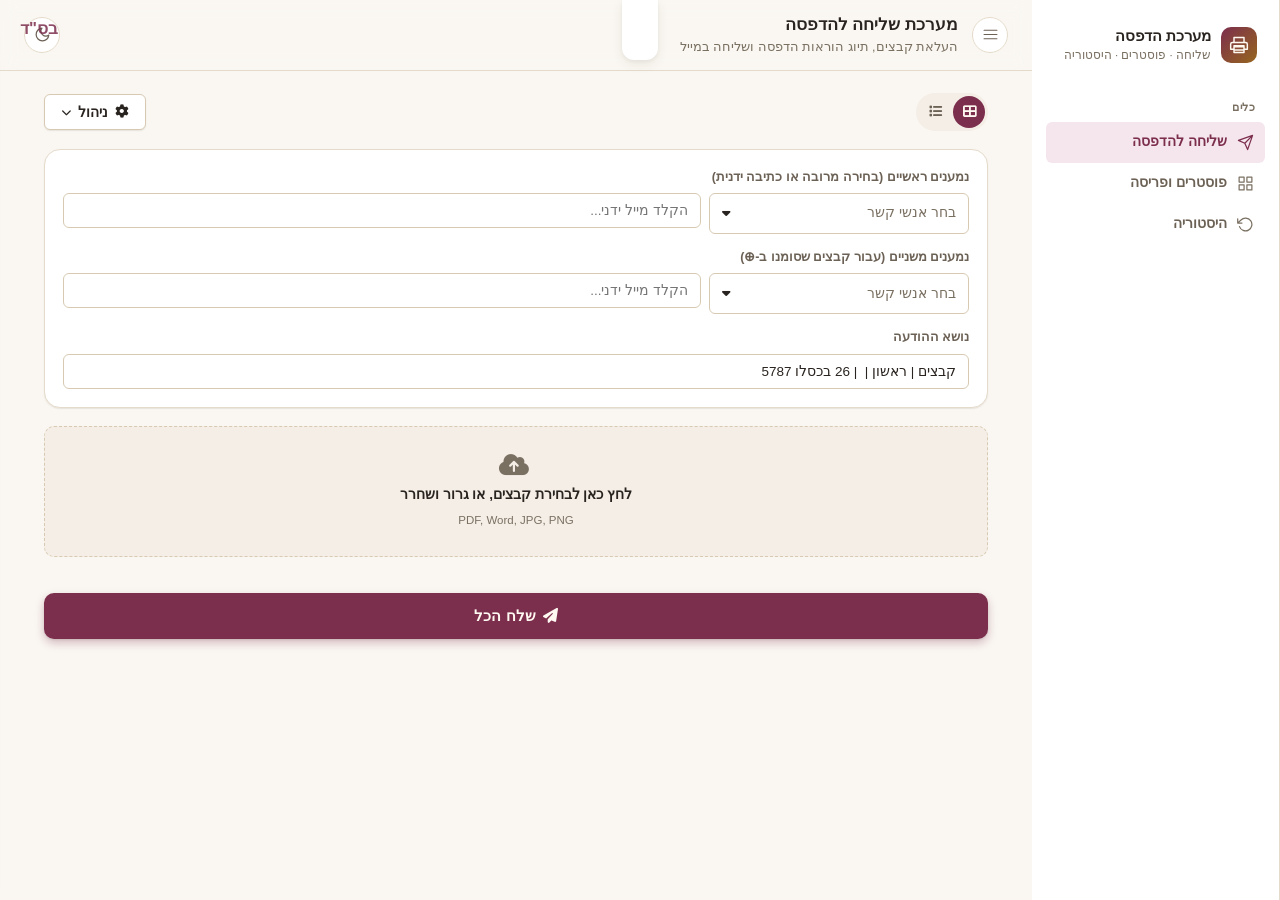
==== commit 7d510ec9: "Promote the redesigned app to the site root index.html now redirects to app/index.html; the legacy m" ====
--- a/index.html
+++ b/index.html
@@ -1,4690 +1,16 @@
 <!DOCTYPE html>
 <html lang="he" dir="rtl">
 <head>
-    <meta charset="UTF-8">
-    <meta name="viewport" content="width=device-width, initial-scale=1.0">
-    <title>מערכת שליחה - V4.19 (אנשי קשר וסימונים)</title>
-    <link href="https://fonts.googleapis.com/css2?family=Rubik:wght@300;400;500;700&display=swap" rel="stylesheet">
-    <link rel="stylesheet" href="https://cdnjs.cloudflare.com/ajax/libs/font-awesome/6.4.0/css/all.min.css">
-    
-    <script src="libs/pdf-lib.min.js"></script>
-    <script src="libs/fontkit.umd.min.js"></script>
-    <script src="libs/pdf.min.js"></script>
-    <script src="libs/jspdf.umd.min.js"></script>
-    <script src="opencv.js" async></script>
-
-    <style>
-        :root {
-            --primary: #2563eb;
-            --secondary: #64748b;
-            --success: #16a34a;
-            --warning: #ca8a04;
-            --bg: #f8fafc;
-            --surface: #ffffff;
-            --text-main: #334155;
-            --error: #ef4444;
-            --drive: #1f9d55;
-            --border: #cbd5e1;
-            --highlight: #f97316; /* Orange for + selection */
-        }
-
-        body {
-            font-family: 'Rubik', sans-serif;
-            background-color: var(--bg);
-            margin: 0; padding: 20px;
-            color: var(--text-main);
-            display: flex; justify-content: center;
-            padding-top: 90px;
-        }
-
-        .bsd-icon {
-            position: fixed; top: 20px; right: 25px; z-index: 1000;
-            opacity: 0.8; pointer-events: none; display: none;
-            font-size: 1.2rem; font-weight: bold; color: var(--primary); font-family: 'Rubik', sans-serif;
-        }
-        
-        .top-logo {
-            position: fixed; top: 0; left: 50%; transform: translateX(-50%);
-            height: 70px; width: auto; max-width: 200px; z-index: 1000;
-            background: white; padding: 5px 20px; border-radius: 0 0 12px 12px;
-            box-shadow: 0 4px 15px rgba(0,0,0,0.05); display: none; object-fit: contain;
-        }
-
-        .container {
-            background: var(--surface); width: 100%; max-width: 1000px;
-            padding: 30px; border-radius: 16px; box-shadow: 0 4px 20px rgba(0,0,0,0.05);
-        }
-
-        h1 { margin-top: 0; color: var(--primary); font-size: 1.5rem; text-align: center; margin-bottom: 25px; }
-        
-        .form-group { margin-bottom: 20px; position: relative; }
-        label { display: block; margin-bottom: 8px; font-weight: 500; }
-        
-        input[type="text"], input[type="email"], textarea, select {
-            width: 100%; padding: 10px; border: 1px solid var(--border) !important;
-            border-radius: 8px; font-family: inherit; font-size: 0.9rem;
-            box-sizing: border-box; transition: border 0.2s; height: 42px;
-            background-color: #fff;
-        }
-        input:focus, select:focus { outline: none; border-color: var(--primary) !important; }
-
-        .top-actions { display: flex; justify-content: flex-end; margin-bottom: 15px; gap: 10px; flex-wrap: wrap; }
-        .btn-manage {
-            background: #e0f2fe; color: #0284c7; border: none; padding: 8px 15px;
-            border-radius: 20px; font-size: 0.85rem; cursor: pointer; font-weight: 500;
-            display: flex; align-items: center; gap: 6px; transition: background 0.2s;
-        }
-        .btn-manage:hover { background: #bae6fd; }
-        
-        /* Manage Dropdown */
-        .manage-dropdown { position: relative; display: inline-block; }
-        .manage-dropdown-content {
-            display: none; position: absolute; right: 0; top: 100%; margin-top: 5px;
-            background-color: #fff; min-width: 190px; box-shadow: 0px 8px 24px rgba(0,0,0,0.12);
-            border-radius: 12px; border: 1px solid #e2e8f0; z-index: 1000;
-        }
-        .manage-dropdown:hover .manage-dropdown-content { display: flex; flex-direction: column; }
-        .manage-dropdown-content .btn-manage {
-            border-radius: 0; background: transparent; width: 100%; justify-content: flex-start;
-            padding: 10px 16px; color: #475569; margin: 0; border-bottom: 1px solid #f1f5f9;
-        }
-        .manage-dropdown-content .btn-manage:last-child { border-bottom: none; }
-        .manage-dropdown-content .btn-manage:hover { background: #f8fafc; color: #0f172a; }
-        
-        /* View Switcher */
-        .view-switcher {
-            display: flex;
-            background: #eef2ff;
-            border-radius: 20px;
-            padding: 4px;
-            margin-left: 10px;
-        }
-        .btn-view {
-            background: transparent;
-            border: none;
-            color: var(--secondary);
-            width: 32px;
-            height: 32px;
-            border-radius: 50%;
-            cursor: pointer;
-            font-size: 0.9rem;
-            display: flex;
-            align-items: center;
-            justify-content: center;
-            transition: all 0.2s;
-        }
-        .btn-view:hover {
-            color: var(--primary);
-        }
-        .btn-view.active {
-            background: var(--primary);
-            color: white;
-            box-shadow: 0 2px 8px rgba(37, 99, 235, 0.3);
-        }
-
-        .file-upload-label {
-            display: flex; flex-direction: column; align-items: center;
-            border: 2px dashed var(--border); padding: 25px; text-align: center;
-            border-radius: 12px; cursor: pointer; transition: all 0.3s;
-            background: #f1f5f9; color: #64748b;
-        }
-        .file-upload-label:hover { border-color: var(--primary); background: #eef2ff; color: var(--primary); }
-        input[type="file"] { display: none; }
-
-        .file-list { 
-            margin-top: 25px; display: grid; 
-            grid-template-columns: repeat(auto-fill, minmax(280px, 1fr)); gap: 15px; 
-        }
-        
-        /* List View Styles */
-        .file-list.list-view {
-            grid-template-columns: 1fr;
-            gap: 8px;
-        }
-
-        .file-list.list-view .file-item {
-            flex-direction: row;
-            align-items: center;
-            padding: 10px 15px;
-        }
-
-        .file-list.list-view .file-preview {
-            width: 50px;
-            height: 50px;
-            margin-bottom: 0;
-            margin-left: 12px;
-            flex-shrink: 0;
-        }
-
-        .file-list.list-view .file-item-details {
-            flex-grow: 1;
-            min-width: 0; /* Prevents flexbox overflow */
-        }
-        
-        .file-list.list-view .file-header {
-             display: flex; 
-             align-items: center; 
-             justify-content: flex-start;
-             border-bottom: none;
-             padding-bottom: 0;
-             margin-bottom: 4px;
-        }
-
-        .file-list.list-view .file-name {
-            flex: 1;
-            min-width: 0;
-            order: 2;
-        }
-        
-        .file-list.list-view .btn-plus {
-            order: 1;
-            margin-right: 0;
-            margin-left: 8px;
-        }
-
-        .file-list.list-view .file-item-controls {
-            display: flex;
-            flex-wrap: wrap;
-            gap: 12px;
-            align-items: center;
-            flex-shrink: 0;
-            margin-right: auto;
-            margin-left: 15px;
-        }
-
-        .file-list.list-view .style-select-container,
-        .file-list.list-view .moved-controls {
-            margin-bottom: 0;
-        }
-
-        .file-list.list-view .moved-controls {
-            padding-bottom: 0;
-            border-bottom: none;
-            display: contents; /* Makes children part of the flex container */
-        }
-
-        .file-list.list-view .main-style-select { width: 150px; height: 38px; font-size: 0.9rem; }
-        .file-list.list-view .moved-controls select { height: 38px; width: 80px; }
-        .file-list.list-view .moved-controls label { display: none; }
-
-        .file-list.list-view .toggle-more-btn { display: none; } /* Hide for simplicity in list view */
-        .file-list.list-view .advanced-controls { display: flex; flex-direction: row; align-items: center; gap: 10px; margin-top: 0; }
-        .file-list.list-view .multiselect { margin-top: 0; }
-        .file-list.list-view .multiselect-btn { width: 38px; height: 38px; font-size: 1.1rem; padding: 0; justify-content: center; }
-        .file-list.list-view .multiselect-btn span { display: none; }
-        .file-list.list-view .multiselect-btn i { margin-left: 0; }
-        .file-list.list-view .multiselect-content { right: auto; left: 0; width: 250px; }
-        
-        .file-list.list-view .file-item-actions {
-            display: flex;
-            align-items: center;
-            gap: 5px;
-            margin-left: 10px;
-        }
-        
-        .file-list.list-view .remove-btn { order: 2; }
-        .file-list.list-view .group-tabs { order: 1; }
-        .file-list.list-view .large-file-options { display: flex; gap: 5px; margin-top: 0; background: none; border: none; padding: 0;}
-        .file-list.list-view .large-file-options label { font-size: 0.8rem; padding: 4px 8px; border-radius: 4px; background: #fee2e2; }
-
-        .file-item {
-            background: white; border: 2px solid var(--border);
-            border-radius: 12px; padding: 12px;
-            box-shadow: 0 2px 5px rgba(0,0,0,0.02);
-            transition: all 0.2s; position: relative;
-            display: flex; flex-direction: column;
-        }
-        .file-item select, .file-item input[type="text"] { border: 1px solid var(--border) !important; }
-
-        .group-color-0 { border-color: var(--border); }
-        .group-color-1 { border-color: #3b82f6; background-color: #eff6ff; }
-        .group-color-2 { border-color: #10b981; background-color: #ecfdf5; }
-        .group-color-3 { border-color: #f59e0b; background-color: #fffbeb; }
-        .group-color-4 { border-color: #8b5cf6; background-color: #f5f3ff; }
-        
-        .file-header {
-            display: flex; justify-content: space-between; align-items: start;
-            margin-bottom: 8px; padding-bottom: 5px; border-bottom: 1px solid rgba(0,0,0,0.05);
-        }
-        .file-name { 
-            font-weight: 600; color: #1e293b; font-size: 0.85rem; 
-            white-space: nowrap; overflow: hidden; text-overflow: ellipsis; max-width: 150px; 
-            display: flex; align-items: center; gap: 5px;
-        }
-        
-        .file-list-item {
-            display: flex; align-items: center; gap: 8px; padding: 8px;
-            cursor: pointer; border-bottom: 1px solid #f1f5f9; transition: background 0.1s;
-        }
-        .file-list-item:last-child { border-bottom: none; }
-        .file-list-item:hover { background-color: #f8fafc; }
-        .file-list-item input { margin: 0; cursor: pointer; width: 16px; height: 16px; }
-        .file-list-item span { font-size: 0.85rem; flex-grow: 1; user-select: none; }
-
-        .file-size { font-size: 0.7rem; color: #64748b; display: block; }
-        .file-size.large-file { color: #ef4444; font-weight: bold; }
-        
-        .header-actions { display: flex; align-items: center; gap: 5px; }
-
-        .remove-btn { 
-            background: none; border: none; color: #ef4444; 
-            cursor: pointer; font-size: 1rem; padding: 0 5px; transition: transform 0.2s;
-        }
-        .remove-btn:hover { transform: scale(1.1); }
-        .action-icon-btn { background: none; border: none; color: #64748b; cursor: pointer; font-size: 1rem; padding: 0 5px; transition: transform 0.2s, color 0.2s; }
-        .action-icon-btn:hover { transform: scale(1.1); color: var(--primary); }
-        .active-blur { color: #3b82f6 !important; }
-        
-        /* Plus Button Styles */
-        .btn-plus {
-            background: #f1f5f9; border: 1px solid var(--border); color: #cbd5e1;
-            width: 28px; height: 28px; border-radius: 50%; cursor: pointer;
-            display: flex; align-items: center; justify-content: center; transition: all 0.2s;
-        }
-        .btn-plus:hover { color: var(--highlight); border-color: var(--highlight); }
-        .btn-plus.active { background: var(--highlight); color: white; border-color: var(--highlight); box-shadow: 0 0 8px rgba(249, 115, 22, 0.4); }
-
-        .group-tabs { display: flex; gap: 2px; align-items: center; }
-        .group-tab { width: 24px; height: 24px; border-radius: 4px; border: 1px solid var(--border); background: #f1f5f9; color: #64748b; font-size: 0.7rem; font-weight: bold; cursor: pointer; display: flex; align-items: center; justify-content: center; transition: all 0.2s; }
-        .group-tab:hover { background: #e2e8f0; }
-        .group-tab.active { border-color: currentColor; color: white; }
-        .group-tab[data-g="0"].active { background: var(--border); color: #475569; }
-        .group-tab[data-g="1"].active { background: #3b82f6; }
-        .group-tab[data-g="2"].active { background: #10b981; }
-        .group-tab[data-g="3"].active { background: #f59e0b; }
-        .group-tab[data-g="4"].active { background: #8b5cf6; }
-
-        .btn-edit-group {
-            width: 24px; height: 24px; border-radius: 50%; border: none; background: #e2e8f0; color: #475569;
-            font-size: 0.7rem; cursor: pointer; display: flex; align-items: center; justify-content: center; margin-right: 5px;
-        }
-        .btn-edit-group:hover { background: #cbd5e1; }
-
-        .file-preview {
-            height: 120px; background: rgba(0,0,0,0.03); border-radius: 8px; margin-bottom: 10px;
-            display: flex; align-items: center; justify-content: center; overflow: hidden; position: relative;
-        }
-        .preview-img { width: 100%; height: 100%; object-fit: contain; } 
-        .file-preview i { font-size: 2.5rem; color: #cbd5e1; }
-        
-        .preview-spinner {
-            width: 20px; height: 20px; border: 3px solid #cbd5e1; 
-            border-top-color: var(--primary); border-radius: 50%; animation: spin 0.8s linear infinite;
-        }
-
-        .basic-controls { display: grid; grid-template-columns: 1fr 1fr; gap: 8px; margin-bottom: 8px; }
-        .basic-controls label { font-size: 0.7rem; margin-bottom: 2px; color: var(--secondary); }
-
-        .style-select-container { margin-bottom: 8px; }
-        .main-style-select {
-            height: 42px; padding: 0 10px; font-size: 0.95rem; 
-            border: 2px solid #bae6fd !important; background: #f0f9ff;
-            color: var(--primary); font-weight: 500; width: 100%;
-            border-radius: 8px; cursor: pointer; transition: all 0.2s;
-        }
-        .main-style-select:hover { border-color: var(--primary) !important; background: #e0f2fe; }
-        .main-style-select:focus { outline: none; box-shadow: 0 0 0 3px rgba(37, 99, 235, 0.1); }
-
-        .moved-controls { display: grid; grid-template-columns: 1fr 1fr; gap: 8px; margin-bottom: 10px; padding-bottom: 10px; border-bottom: 1px dashed #e2e8f0; }
-        .moved-controls label { font-size: 0.75rem; color: #64748b; margin-bottom: 2px; }
-
-        .toggle-more-btn {
-            width: 100%; background: none; border: 1px dashed var(--border);
-            color: var(--secondary); padding: 6px; font-size: 0.85rem;
-            cursor: pointer; border-radius: 6px; margin-top: 5px;
-            display: flex; align-items: center; justify-content: center; gap: 5px;
-            transition: all 0.2s;
-        }
-        .toggle-more-btn:hover { background: #f1f5f9; color: var(--primary); border-color: var(--primary); }
-
-        .advanced-controls {
-            display: none; margin-top: 10px; padding-top: 5px;
-            flex-direction: column; gap: 8px;
-            animation: slideDown 0.3s ease-out;
-        }
-        @keyframes slideDown { from { opacity: 0; transform: translateY(-5px); } to { opacity: 1; transform: translateY(0); } }
-
-        .opt-row { display: flex; gap: 8px; flex-wrap: wrap; }
-        .opt-group label { font-size: 0.75rem; color: #64748b; margin-bottom: 2px; }
-        
-        .multiselect { position: relative; width: 100%; margin-top: 5px; }
-        .multiselect-btn {
-            width: 100%; padding: 10px; background: white; border: 1px solid var(--border) !important;
-            border-radius: 8px; font-size: 0.9rem; text-align: right; cursor: pointer;
-            display: flex; justify-content: space-between; align-items: center; color: var(--text-main);
-            box-sizing: border-box; height: 42px; 
-        }
-        .multiselect-btn:hover { border-color: var(--primary) !important; }
-        .multiselect-content {
-            display: none; position: absolute; background-color: white; width: 100%;
-            box-shadow: 0px 4px 15px rgba(0,0,0,0.15); z-index: 100; border: 1px solid var(--border);
-            border-radius: 6px; padding: 5px; max-height: 250px; overflow-y: auto; box-sizing: border-box;
-            left: 0; right: 0;
-        }
-        .multiselect-content.show { display: block; }
-        .multiselect-item {
-            display: flex; align-items: center; gap: 8px; padding: 8px;
-            cursor: pointer; border-bottom: 1px solid #f1f5f9; transition: background 0.1s;
-        }
-        .multiselect-item:last-child { border-bottom: none; }
-        .multiselect-item:hover { background-color: #f8fafc; }
-        .multiselect-item input { margin: 0; cursor: pointer; width: 16px; height: 16px; }
-        .multiselect-item span { font-size: 0.85rem; flex-grow: 1; user-select: none; }
-
-        .large-file-options { background-color: #fee2e2; border: 1px solid #fca5a5; padding: 8px; border-radius: 6px; margin-top: 5px;}
-        .large-file-options label { color: #b91c1c; font-weight: bold; display: flex; align-items: center; gap: 5px; cursor: pointer; margin: 0;}
-        .large-file-options input { margin: 0; }
-
-        .status-bar {
-            margin-top: 25px; padding: 15px; border-radius: 8px; font-size: 0.95rem;
-            display: flex; justify-content: space-between; align-items: center;
-        }
-        .status-ok { background: #dcfce7; color: #166534; border: 1px solid #bbf7d0; }
-        .status-heavy { background: #fef9c3; color: #854d0e; border: 1px solid #fde047; }
-        .status-drive { background: #dcfce7; color: #15803d; border: 1px solid #86efac; }
-
-        .btn-send {
-            width: 100%; padding: 16px; margin-top: 25px;
-            background: var(--primary); color: white;
-            border: none; border-radius: 10px; font-size: 1.1rem; font-weight: 600;
-            cursor: pointer; display: flex; align-items: center; justify-content: center; gap: 10px;
-            transition: background 0.2s; box-shadow: 0 4px 12px rgba(37, 99, 235, 0.2);
-        }
-        .btn-send:hover { background: #1d4ed8; }
-        
-        /* Secondary Send Bar */
-        .secondary-send-bar {
-            margin-top: 15px; padding: 15px; background: #fff7ed; border: 1px solid #fed7aa;
-            border-radius: 10px; display: flex; flex-wrap: wrap; gap: 10px; align-items: center;
-        }
-        .btn-send-secondary {
-            background: var(--highlight); color: white; border: none; padding: 0 20px;
-            border-radius: 8px; font-weight: bold; cursor: pointer; height: 42px;
-            display: flex; align-items: center; gap: 8px; transition: background 0.2s;
-            flex-grow: 1; justify-content: center;
-        }
-        .btn-send-secondary:hover { background: #ea580c; }
-
-        .modal { display: none; position: fixed; inset: 0; background: rgba(0,0,0,0.5); z-index: 2000; justify-content: center; align-items: center; }
-        .modal-content { background: white; padding: 25px; border-radius: 12px; width: 350px; max-height: 80vh; display: flex; flex-direction: column; overflow-y: auto; }
-        .modal-header { font-weight: bold; font-size: 1.1rem; margin-bottom: 15px; display: flex; justify-content: space-between; }
-        .modal-list { flex-grow: 1; overflow-y: auto; border: 1px solid #eee; border-radius: 8px; margin-bottom: 15px; padding: 10px;}
-        .modal-item { display: flex; justify-content: space-between; align-items: center; padding: 10px; border-bottom: 1px solid #f8f8f8; }
-        .modal-item input[type="text"] { height: 30px; padding: 4px; border: 1px solid #cbd5e1; border-radius: 4px; font-size: 0.9rem; }
-        .btn-delete-item { color: #ef4444; background: none; border: none; cursor: pointer; }
-        .add-format-row { display: flex; gap: 5px; margin-bottom: 15px; flex-wrap: wrap; }
-        .add-format-row input { flex-grow: 1; padding: 8px; }
-        .add-format-row button { background: var(--success); color: white; border: none; padding: 0 15px; border-radius: 6px; cursor: pointer; height: 42px;}
-        .btn-close-modal { width: 100%; padding: 10px; background: #e2e8f0; border: none; border-radius: 8px; cursor: pointer; font-weight: bold; }
-
-        .overlay { position: fixed; inset: 0; background: rgba(255,255,255,0.98); display: none; justify-content: center; align-items: center; flex-direction: column; z-index: 1000; text-align: center; }
-        .spinner { width: 50px; height: 50px; border: 5px solid #e2e8f0; border-top-color: var(--primary); border-radius: 50%; animation: spin 0.8s linear infinite; margin-bottom: 20px; }
-        @keyframes spin { to { transform: rotate(360deg); } }
-        .progress-log { width: 85%; max-width: 500px; max-height: 200px; overflow-y: auto; background: #f8fafc; border: 1px solid #e2e8f0; border-radius: 8px; padding: 10px; text-align: right; font-family: monospace; font-size: 0.85rem; margin-top: 15px; display: flex; flex-direction: column-reverse; }
-        .log-item { margin-bottom: 4px; border-bottom: 1px dashed #e2e8f0; padding-bottom: 2px; }
-        .log-info { color: var(--primary); }
-        .log-success { color: var(--success); }
-        .log-warning { color: var(--warning); }
-        .log-drive { color: var(--drive); font-weight: bold; }
-        .log-error { color: var(--error); font-weight: bold; }
-
-        .branding-preview { 
-            width: 100%; height: 80px; border: 1px dashed #ccc; 
-            display: flex; align-items: center; justify-content: center; margin-bottom: 10px; 
-            background: #f9f9f9; border-radius: 8px; overflow: hidden;
-        }
-        .branding-preview img { max-height: 100%; max-width: 100%; }
-        .branding-toggle { display: flex; justify-content: space-between; align-items: center; margin-bottom: 10px; font-size: 0.9rem; }
-        .tristate-logo { display: flex; align-items: center; gap: 8px; cursor: pointer; user-select: none; padding: 4px 8px; border-radius: 6px; }
-        .tristate-logo:hover { background: #f1f5f9; }
-        .tristate-logo input { margin: 0; cursor: pointer; width: 16px; height: 16px; }
-        .tristate-logo .tristate-label { font-size: 0.85rem; color: #64748b; min-width: 55px; }
-        
-        .format-badge {
-            background: #e0f2fe; color: #0369a1; font-size: 0.7rem; padding: 2px 6px; border-radius: 4px; margin-right: 5px;
-        }
-
-        /* Sidebar for Merge Management */
-        .merge-sidebar {
-            position: fixed; top: 0; right: -400px; width: 380px; height: 100%;
-            background: white; box-shadow: -4px 0 20px rgba(0,0,0,0.1); z-index: 2500;
-            transition: right 0.3s cubic-bezier(0.4, 0, 0.2, 1); display: flex; flex-direction: column;
-            border-left: 1px solid #e2e8f0; max-width: 90vw;
-        }
-        .merge-sidebar.open { right: 0; }
-        .sidebar-header {
-            padding: 20px; background: #f8fafc; border-bottom: 1px solid #e2e8f0;
-            display: flex; justify-content: space-between; align-items: center;
-        }
-        .sidebar-title { font-weight: bold; color: var(--primary); font-size: 1.1rem; }
-        .sidebar-content { flex-grow: 1; overflow-y: auto; padding: 20px; }
-        .sidebar-footer { padding: 15px; border-top: 1px solid #e2e8f0; background: #fff; }
-
-        .merge-list-item {
-            display: flex; align-items: center; gap: 10px; padding: 10px;
-            background: white; border: 1px solid #e2e8f0; border-radius: 8px; margin-bottom: 8px;
-            transition: all 0.2s;
-        }
-        .merge-list-item:hover { border-color: var(--primary); }
-        .merge-item-idx {
-            width: 24px; height: 24px; background: #e0f2fe; color: #0284c7;
-            border-radius: 50%; font-size: 0.75rem; font-weight: bold;
-            display: flex; align-items: center; justify-content: center; flex-shrink: 0;
-        }
-        .merge-item-info { flex-grow: 1; overflow: hidden; }
-        .merge-item-name { font-size: 0.85rem; font-weight: 500; white-space: nowrap; overflow: hidden; text-overflow: ellipsis; }
-        .merge-item-details { font-size: 0.7rem; color: #64748b; }
-        
-        .reorder-controls { display: flex; flex-direction: column; gap: 2px; }
-        .btn-reorder {
-            background: none; border: 1px solid #e2e8f0; border-radius: 4px;
-            width: 24px; height: 24px; cursor: pointer; color: #64748b; font-size: 0.7rem;
-            display: flex; align-items: center; justify-content: center;
-        }
-        .btn-reorder:hover { background: #f1f5f9; color: var(--primary); border-color: var(--primary); }
-
-        .global-group-settings {
-            background: #f0f9ff; border: 1px solid #bae6fd; border-radius: 8px;
-            padding: 15px; margin-bottom: 20px;
-        }
-        .group-setting-row { margin-bottom: 10px; display:flex; gap:10px; }
-        .group-setting-row:last-child { margin-bottom: 0; }
-        .group-check-grid { display: grid; grid-template-columns: 1fr 1fr; gap: 8px; margin-top: 10px; }
-        .group-check-item { display: flex; align-items: center; gap: 6px; font-size: 0.8rem; cursor: pointer; }
-        
-        .btn-apply-group {
-            width: 100%; margin-top: 15px; padding: 10px;
-            background: var(--primary); color: white; border: none; border-radius: 6px;
-            cursor: pointer; font-weight: bold; display: flex; align-items: center; justify-content: center; gap: 8px;
-            transition: background 0.2s;
-        }
-        .btn-apply-group:hover { background: #1d4ed8; }
-
-        /* Page Sorter Modal */
-        .page-sorter-layout {
-            display: grid;
-            grid-template-columns: 400px 1fr;
-            gap: 15px;
-            flex-grow: 1;
-            overflow: hidden;
-            padding-top: 10px;
-        }
-        .source-panel, .final-panel {
-            display: flex;
-            flex-direction: column;
-            overflow: hidden;
-            background: #f8fafc;
-            border: 1px solid #e2e8f0;
-            border-radius: 8px;
-        }
-        .panel-header {
-            font-weight: 600;
-            padding: 10px;
-            background: #f1f5f9;
-            border-bottom: 1px solid #e2e8f0;
-            color: var(--primary);
-        }
-        .panel-content {
-            overflow-y: auto;
-            padding: 10px;
-            flex-grow: 1;
-        }
-        .source-file-item {
-            margin-bottom: 10px;
-            border-radius: 6px;
-            border: 1px solid #cbd5e1;
-            background: white;
-        }
-        .source-file-header {
-            padding: 8px;
-            font-weight: 500;
-            cursor: pointer;
-            background: #f1f5f9;
-            display: flex;
-            justify-content: space-between;
-            align-items: center;
-        }
-        .source-file-header:hover { background: #e2e8f0; }
-        .source-pages-grid {
-            display: none; /* Hidden by default */
-            grid-template-columns: repeat(auto-fill, minmax(100px, 1fr));
-            gap: 8px;
-            padding: 8px;
-        }
-        .source-page-item {
-            border: 1px solid var(--border);
-            border-radius: 4px;
-            padding: 4px;
-            position: relative;
-        }
-        .source-page-item-controls {
-            position: absolute;
-            top: -10px;
-            right: -10px;
-            display: flex;
-            gap: 4px;
-            z-index: 5;
-        }
-        .source-page-item-controls > button {
-            width: 24px; height: 24px; border-radius: 50%; border:none;
-            cursor: pointer; display: flex; align-items:center; justify-content:center;
-            box-shadow: 0 1px 4px rgba(0,0,0,0.2);
-        }
-        .source-page-preview { height: 120px; background:#eee; display:flex; align-items:center; justify-content:center; }
-        .source-page-preview img { max-width:100%; max-height:100%; object-fit:contain; }
-        .source-page-info { font-size: 0.65rem; text-align: center; margin-top: 4px; }
-        .btn-add-page {
-            background: var(--success); color: white;
-        }
-        #finalPagesContainer { position: relative; }
-        .final-page-item {
-            display: flex;
-            align-items: center;
-            gap: 10px;
-            background: #eff6ff;
-            border: 1px solid #a5b4fc;
-            padding: 8px;
-            border-radius: 6px;
-            margin-bottom: 8px;
-        }
-        .final-page-number {
-            font-size: 0.9rem;
-            font-weight: 600;
-            color: var(--secondary);
-            width: 30px;
-            flex-shrink: 0;
-            text-align: right;
-        }
-        .final-page-preview {
-            width: 80px; height: 100px;
-            flex-shrink: 0;
-            background: #f1f5f9;
-            display: flex; align-items: center; justify-content: center;
-            overflow: hidden; border-radius: 4px;
-        }
-        .final-page-preview img { max-width: 100%; max-height: 100%; object-fit: contain; }
-        .final-page-info { flex-grow: 1; font-size: 0.8rem; }
-        .final-page-controls { display: flex; flex-direction: column; gap: 4px; }
-        #pagePreviewModal { z-index: 2600; }
-        .source-page-item.added {
-            background-color: #f0fdf4;
-            border-color: #bbf7d0;
-        }
-        .btn-page-action {
-            width: 28px; height: 28px; border-radius: 4px; border: 1px solid #cbd5e1;
-            cursor: pointer; background: white;
-        }
-        .btn-page-action:hover { background: #f1f5f9; border-color: var(--primary); color: var(--primary); }
-        .btn-page-action[disabled] { opacity: 0.4; cursor: not-allowed; }
-        .btn-page-remove { color: var(--error); border-color: var(--error); }
-        .page-sorter-loader {
-            position: absolute; inset: 0; background: rgba(255,255,255,0.8);
-            display: flex; align-items: center; justify-content: center; z-index: 10;
-        }
-        .page-sorter-toolbar {
-            padding: 0 10px 10px 10px;
-            border-bottom: 1px solid #eee;
-            display: flex;
-            justify-content: space-between;
-            align-items: center;
-        }
-        .page-sorter-footer {
-            border-top: 1px solid #eee;
-            padding: 10px;
-            display: flex;
-            justify-content: flex-end;
-            gap: 10px;
-        }
-        .blank-page-preview {
-            width: 100%;
-            height: 100%;
-            background: white;
-            border: 1px dashed var(--border);
-            display: flex;
-            align-items: center;
-            justify-content: center;
-            flex-direction: column;
-            gap: 8px;
-            color: var(--secondary);
-            font-size: 0.9rem;
-            border-radius: 4px;
-        }
-
-        .crop-canvas-wrapper { position: relative; cursor: crosshair; }
-        #cropCanvas { box-shadow: 0 4px 6px -1px rgba(0,0,0,0.1); max-width: 100%; height: auto; display: block; }
-        #cropOverlay { position: absolute; top: 0; left: 0; width: 100%; height: 100%; z-index: 10; }
-        .crop-modal-content { background: white; padding: 0; border-radius: 12px; width: 95%; max-width: 900px; max-height: 90vh; display: flex; flex-direction: column; overflow: hidden; position: relative; }
-        .crop-modal-content .modal-header { padding: 15px 20px; border-bottom: 1px solid var(--border); display: flex; justify-content: space-between; align-items: center; margin-bottom: 0; }
-        .crop-modal-content .modal-title { font-weight: 700; font-size: 16px; margin: 0; color: #111827; }
-        .crop-modal-content .modal-body { flex-grow: 1; overflow: auto; padding: 15px; position: relative; background: #e5e7eb; display: flex; justify-content: center; align-items: flex-start; }
-        .crop-modal-content .modal-footer { padding: 15px 20px; border-top: 1px solid var(--border); display: flex; justify-content: flex-end; gap: 10px; }
-        .btn-cancel { background: white; border: 1px solid #cbd5e1; padding: 8px 16px; border-radius: 8px; cursor: pointer; font-weight: 600; color: #475569; }
-        .btn-confirm { background: var(--primary); color: white; border: none; padding: 8px 16px; border-radius: 8px; cursor: pointer; font-weight: 600; }
-        .options-list { display: flex; gap: 8px; flex-wrap: wrap; margin-bottom: 10px; }
-        .option-item { background: white; border: 1px solid var(--border); border-radius: 8px; padding: 8px 12px; cursor: pointer; display: flex; align-items: center; gap: 8px; font-size: 0.9rem; transition: all 0.2s; }
-        .option-item input[type="radio"] { margin: 0; cursor: pointer; }
-        .option-item:hover { border-color: var(--primary); background: #f8fafc; }
-        
-        .page-checkbox-item {
-            display: flex; flex-direction: column; align-items: center; justify-content: center;
-            border: 1px solid var(--border); border-radius: 6px; padding: 8px; cursor: pointer;
-            transition: all 0.2s; background: #f8fafc; font-size: 0.85rem;
-        }
-        .page-checkbox-item:hover { border-color: var(--primary); }
-        .page-checkbox-item.selected { background: #eff6ff; border-color: var(--primary); color: var(--primary); font-weight: bold; }
-    </style>
+<meta charset="UTF-8">
+<!-- דף הבית מפנה לגרסה המעוצבת (app/) - הממשק הישן נשמר ב-legacy-index.html
+     למקרה חירום; שניהם קוראים מאותם מפתחות localStorage כך שאין אובדן
+     נתונים (אנשי קשר, סגנונות, היסטוריה) במעבר. -->
+<meta http-equiv="refresh" content="0; url=app/index.html">
+<title>מערכת שליחה להדפסה</title>
 </head>
 <body>
-
-<div class="bsd-icon" id="bsdContainer">
-    בס"ד
-</div>
-
-<div class="overlay" id="loader">
-    <div class="spinner"></div>
-    <div class="progress-text" id="loaderTitle">מתחיל...</div>
-    <div class="progress-log" id="progressLog"></div>
-</div>
-
-<!-- Merge Sidebar -->
-<div id="mergeSidebar" class="merge-sidebar">
-    <div class="sidebar-header">
-        <span class="sidebar-title" id="mergeSidebarTitle">ניהול קבוצה</span>
-        <i class="fas fa-times" style="cursor:pointer; font-size:1.2rem; color:#64748b;" onclick="closeMergeSidebar()"></i>
-    </div>
-    <div class="sidebar-content">
-        <div class="global-group-settings">
-            <div style="font-weight:bold; font-size:0.9rem; margin-bottom:10px; color:#0369a1;">
-                <i class="fas fa-cog"></i> הגדרות לכל הקבוצה
-            </div>
-            <div style="margin-bottom:10px;">
-                <label style="font-size:0.75rem;">החל סגנון על הקבוצה:</label>
-                <select id="groupStyleSelect" style="height:34px; padding:2px; width:100%; border:1px solid var(--border) !important;" onchange="applyStyleToGroup(this.value)"></select>
-            </div>
-            <div class="group-setting-row">
-                <div style="flex:1;"><label style="font-size:0.75rem;">כמות:</label><select id="groupQtySelect" style="height:34px; padding:2px;" onchange="applyGroupSetting('quantity', this.value)"></select></div>
-                <div style="flex:1;"><label style="font-size:0.75rem;">פורמט:</label><select id="groupFormatSelect" style="height:34px; padding:2px;" onchange="applyGroupSetting('format', this.value)"></select></div>
-            </div>
-            <div class="group-check-grid">
-                <label class="group-check-item"><input type="checkbox" id="groupPdfCheck" onchange="applyGroupSetting('convertToPdf', this.checked)"> המר ל-PDF</label>
-                <label class="group-check-item"><input type="checkbox" id="groupBsdCheck" onchange="applyGroupSetting('addBsd', this.checked)"> בס"ד</label>
-                <label class="group-check-item"><input type="checkbox" id="groupNumCheck" onchange="applyGroupSetting('addPageNumbers', this.checked)"> מספור</label>
-                <label class="group-check-item"><input type="checkbox" id="groupRevCheck" onchange="applyGroupSetting('reverseLastPage', this.checked)"> הפוך דף אחרון</label>
-                <label class="group-check-item"><input type="checkbox" id="groupArrowsCheck" onchange="applyGroupSetting('addArrows', this.checked)"> 9 בעמוד + חיצים</label>
-                <label class="group-check-item"><input type="checkbox" id="groupDupCheck" onchange="applyGroupSetting('duplicateTwoUp', this.checked)"> 2 משוכפל</label>
-                <label class="group-check-item"><input type="checkbox" id="groupBlankCheck" onchange="applyGroupSetting('addEvenBlankPage', this.checked)"> דף ריק זוגי</label>
-                <label class="group-check-item"><input type="checkbox" id="groupCompressCheck" onchange="applyGroupSetting('compressPdf', this.checked)"> דחיסה</label>
-                <label class="group-check-item"><input type="checkbox" id="groupMarginCutCheck" onchange="applyGroupSetting('marginCut', this.checked)"> חיתוך שוליים</label>
-            </div>
-            <div style="margin-top:10px;">
-                <label style="font-size:0.75rem;">לוגו קבוצתי:</label>
-                <select id="groupLogoSelect" style="height:34px; padding:2px; width:100%;" onchange="applyGroupSetting('addLogo', this.value)">
-                    <option value="">ללא לוגו</option>
-                    <option value="1">לוגו 1</option>
-                    <option value="2">לוגו 2</option>
-                </select>
-            </div>
-            <div style="margin-top:10px;">
-                <label style="display:flex;align-items:center;gap:8px;cursor:pointer;font-size:0.75rem;">
-                    <input type="checkbox" id="groupSendSecondary" onchange="applyGroupSetting('sendSecondary', this.checked)"> שליחה משנית (+)
-                </label>
-            </div>
-        </div>
-        <div style="margin-bottom:10px; font-weight:500; font-size:0.9rem;">קבצים בקבוצה (לפי סדר מיזוג):</div>
-        <div id="mergeListContainer"></div>
-    </div>
-    <div class="sidebar-footer">
-        <button class="btn-manage" style="width:100%; justify-content:center; background:#ffedd5; color:#9a3412;" onclick="openPageSorter()"><i class="fas fa-grip-horizontal"></i> סדר וערבב דפים</button>
-        <button class="btn-manage" style="width:100%; justify-content:center; background:#f1f5f9; color:#334155; margin-top:8px;" onclick="closeMergeSidebar()">סגור</button>
-    </div>
-</div>
-
-<div id="formatManagerModal" class="modal">
-    <div class="modal-content">
-        <div class="modal-header"><span>ניהול רשימת פורמטים</span><i class="fas fa-times" style="cursor:pointer" onclick="closeModal('formatManagerModal')"></i></div>
-        <div class="add-format-row"><input type="text" id="newFormatInput" placeholder="שם פורמט חדש..."><button onclick="addFormatManual()"><i class="fas fa-plus"></i></button></div>
-        <div style="margin-bottom:15px; background:#f0f9ff; padding:10px; border-radius:6px; border:1px solid #bae6fd;"><label style="display:flex; align-items:center; gap:8px; margin:0; cursor:pointer; font-size:0.9rem;"><input type="checkbox" id="newFormatAutoRev" style="width:auto; height:auto; margin:0;">הפוך דף אחרון אוטומטית (אם מתחלק ב-4)</label></div>
-        <div class="modal-list" id="modalFormatList"></div>
-        <button class="btn-close-modal" onclick="closeModal('formatManagerModal')">סגור ושמור</button>
-    </div>
-</div>
-
-<div id="quantityManagerModal" class="modal">
-    <div class="modal-content">
-        <div class="modal-header"><span>ניהול רשימת כמויות</span><i class="fas fa-times" style="cursor:pointer" onclick="closeModal('quantityManagerModal')"></i></div>
-        <div class="add-format-row"><input type="text" id="newQuantityInput" placeholder="כמות חדשה (לדוגמה: 100)..."><button onclick="addQuantityManual()"><i class="fas fa-plus"></i></button></div>
-        <div class="modal-list" id="modalQuantityList"></div>
-        <button class="btn-close-modal" onclick="closeModal('quantityManagerModal')">סגור ושמור</button>
-    </div>
-</div>
-
-<div id="contactsModal" class="modal">
-    <div class="modal-content">
-        <div class="modal-header"><span>ניהול אנשי קשר</span><i class="fas fa-times" style="cursor:pointer" onclick="closeModal('contactsModal')"></i></div>
-        <div class="add-format-row">
-            <input type="text" id="newContactName" placeholder="שם..." style="flex:1">
-            <input type="text" id="newContactEmail" placeholder="מייל..." style="flex:1">
-            <button onclick="addContactManual()"><i class="fas fa-plus"></i></button>
-        </div>
-        <div class="modal-list" id="modalContactsList"></div>
-        <button class="btn-close-modal" onclick="closeModal('contactsModal')">סגור</button>
-    </div>
-</div>
-
-<div id="pageSelectionModal" class="modal">
-    <div class="modal-content" style="width: 450px;">
-        <div class="modal-header"><span>בחירת עמודים להדפסה/הורדה</span><i class="fas fa-times" style="cursor:pointer" onclick="closeModal('pageSelectionModal')"></i></div>
-        <div style="margin-bottom: 10px; font-size: 0.9rem; color: var(--secondary);">
-            הזן עמודים או טווחים מופרדים בפסיק (לדוגמה: 1, 3, 5-8). השאר ריק כדי לבחור הכל. לחיצה על הריבועים תעדכן את הרשימה, והקלדה ידנית תעדכן את הריבועים.
-        </div>
-        <div class="add-format-row" style="margin-bottom: 15px;">
-            <input type="text" id="pageSelectionInput" placeholder="לדוגמה: 1, 3, 5-8" style="flex:1" oninput="updatePageSelectionVisuals()" dir="ltr">
-            <button onclick="selectAllPages()" style="background: var(--primary); color: white; border: none; padding: 0 15px; border-radius: 6px; cursor: pointer; height: 42px;" title="סמן הכל"><i class="fas fa-check-double"></i> הכל</button>
-        </div>
-        <div id="pageSelectionLoading" style="display: none; text-align: center; padding: 20px;"><i class="fas fa-spinner fa-spin"></i> טוען דפים...</div>
-        <div class="modal-list" id="pageSelectionGrid" style="display: grid; grid-template-columns: repeat(auto-fill, minmax(60px, 1fr)); gap: 8px; padding: 10px; max-height: 250px; overflow-y: auto; border: 1px solid #eee; border-radius: 8px; margin-bottom: 15px;">
-        </div>
-        <button class="btn-close-modal" onclick="savePageSelection()">שמור בחירה</button>
-    </div>
-</div>
-
-<div id="brandingModal" class="modal">
-    <div class="modal-content">
-        <div class="modal-header"><span>הגדרות מיתוג</span><i class="fas fa-times" style="cursor:pointer" onclick="closeModal('brandingModal')"></i></div>
-        <div class="modal-list">
-            <div class="branding-toggle"><span><i class="fas fa-star-ofdavid"></i> הוסף בס"ד (ברירת מחדל)</span><input type="checkbox" id="defaultBsdToggle" checked onchange="saveBrandingDefaults()"></div>
-            <div class="branding-toggle"><span><i class="fas fa-image"></i> הוסף לוגו (ברירת מחדל)</span><div class="tristate-logo" onclick="cycleDefaultLogo()" title="לחץ כדי להחליף: אין -> לוגו 1 -> לוגו 2 -> אין"><input type="checkbox" id="defaultLogoToggle" onclick="return false;"><span class="tristate-label" id="defaultLogoLabel">אין</span></div></div>
-            <hr style="margin: 10px 0; border: 0; border-top: 1px solid #eee;">
-            
-            <div id="logoBlurSettings" style="display: flex; flex-direction: column; gap: 10px; margin-bottom: 15px; background: #f8fafc; padding: 10px; border-radius: 8px; border: 1px solid #e2e8f0;">
-                <div style="font-weight: bold; font-size: 0.9rem; color: #1e293b;"><i class="fa-solid fa-eye-slash"></i> הגדרות הסתרת לוגו / תוכן</div>
-                <div class="branding-toggle" style="background: none; border: none; padding: 0;"><span><i class="fa-solid fa-droplet"></i> הפעל הסתרה לכל הקבצים (ברירת מחדל)</span><input type="checkbox" id="defaultBlurToggle" onchange="toggleGlobalBlur()"></div>
-                <div style="padding: 6px; display: flex; justify-content: center;">
-                    <button type="button" class="btn-manage" id="openCropBtn" style="width: 100%; border-color: var(--primary); color: var(--primary); justify-content: center;">
-                        <i class="fa-solid fa-crop-simple"></i> בחר לוגו להסתרה מתוך המסמך
-                    </button>
-                </div>
-                <div style="font-size: 12px; font-weight: bold; margin-top: 5px;">אפקט ההסתרה:</div>
-                <div class="options-list" style="margin-top: -5px;">
-                    <label class="option-item">
-                        <input type="radio" name="blurType" value="blur" checked>
-                        <i class="fa-solid fa-droplet"></i>
-                        <span>טשטוש (Blur)</span>
-                    </label>
-                    <label class="option-item">
-                        <input type="radio" name="blurType" value="inpaint">
-                        <i class="fa-solid fa-wand-magic-sparkles" style="color: #8b5cf6;"></i>
-                        <span>מילוי חכם (Inpaint)</span>
-                    </label>
-                    <label class="option-item">
-                        <input type="radio" name="blurType" value="white">
-                        <i class="fa-solid fa-square" style="color: #e5e7eb;"></i>
-                        <span>מילוי צבע לבן</span>
-                    </label>
-                </div>
-                <div style="font-size: 12px; font-weight: bold; margin-top: 5px;">שיטת פעולה:</div>
-                <div class="options-list" style="margin-top: -5px;">
-                    <label class="option-item" title="מחפש את הלוגו לפי הצורה שלו">
-                        <input type="radio" name="blurMethod" value="pattern" checked>
-                        <i class="fa-solid fa-brain" style="color: #10b981;"></i>
-                        <span>חיפוש חכם</span>
-                    </label>
-                    <label class="option-item" title="מטשטש תמיד את אותו אזור יחסי">
-                        <input type="radio" name="blurMethod" value="fixed">
-                        <i class="fa-solid fa-crosshairs" style="color: #f59e0b;"></i>
-                        <span>מיקום קבוע</span>
-                    </label>
-                </div>
-                <div style="font-size: 12px; font-weight: bold; margin-top: 5px;">כיוונון ידני למקרה של סטייה (במילימטרים):</div>
-                <div style="display: flex; gap: 10px; margin-top: -5px;">
-                    <div style="flex: 1;">
-                        <label style="font-size: 11px; color: #64748b;">למעלה/למטה (חיובי=למעלה):</label>
-                        <input type="number" id="blurOffsetY" value="0" step="1" style="width: 100%; padding: 4px; border: 1px solid #ccc; border-radius: 4px; font-size: 12px; box-sizing: border-box;" title="מספר חיובי יעלה את הטשטוש למעלה">
-                    </div>
-                    <div style="flex: 1;">
-                        <label style="font-size: 11px; color: #64748b;">ימינה/שמאלה (חיובי=ימינה):</label>
-                        <input type="number" id="blurOffsetX" value="0" step="1" style="width: 100%; padding: 4px; border: 1px solid #ccc; border-radius: 4px; font-size: 12px; box-sizing: border-box;" title="מספר חיובי יזיז את הטשטוש ימינה">
-                    </div>
-                </div>
-                <div id="logoPreviewContainerCrop" style="display: none; text-align: center; margin-top: 5px;">
-                    <img id="logoPreviewCrop" style="max-height: 50px; border-radius: 4px; border: 1px solid var(--border);">
-                    <div style="margin-top: 5px;"><button class="btn-manage" style="background:#fee2e2; color:#ef4444; width:100%; justify-content:center;" onclick="clearCropLogo()">מחק לוגו מסתיר</button></div>
-                </div>
-            </div>
-            
-            <hr style="margin: 10px 0; border: 0; border-top: 1px solid #eee;">
-            <label style="display:block; margin-bottom:5px; font-size:0.85rem;">לוגו 1 (נשמר בדפדפן):</label><div class="branding-preview" id="logo1PreviewContainer"><span style="color:#aaa; font-size:0.8rem;">אין לוגו</span></div><input type="file" id="logo1UploadInput" accept="image/*" style="display:none" onchange="handleLogoUpload(1, this.files)"><div style="display:flex; gap:5px; margin-bottom:15px;"><button class="btn-manage" style="flex:1; justify-content:center;" onclick="document.getElementById('logo1UploadInput').click()">בחר תמונה</button><button class="btn-manage" style="background:#fee2e2; color:#ef4444;" onclick="clearLogo(1)">הסר</button></div>
-            <label style="display:block; margin-bottom:5px; font-size:0.85rem;">לוגו 2 (נשמר בדפדפן):</label><div class="branding-preview" id="logo2PreviewContainer"><span style="color:#aaa; font-size:0.8rem;">אין לוגו</span></div><input type="file" id="logo2UploadInput" accept="image/*" style="display:none" onchange="handleLogoUpload(2, this.files)"><div style="display:flex; gap:5px;"><button class="btn-manage" style="flex:1; justify-content:center;" onclick="document.getElementById('logo2UploadInput').click()">בחר תמונה</button><button class="btn-manage" style="background:#fee2e2; color:#ef4444;" onclick="clearLogo(2)">הסר</button></div>
-        </div>
-        <button class="btn-close-modal" onclick="closeModal('brandingModal')">סגור ושמור</button>
-    </div>
-</div>
-
-<div id="styleManagerModal" class="modal">
-    <div class="modal-content" style="max-width:420px;">
-        <div class="modal-header"><span>ניהול סגנונות שליחה</span><i class="fas fa-times" style="cursor:pointer" onclick="closeModal('styleManagerModal')"></i></div>
-        <p style="font-size:0.85rem; color:#64748b; margin-bottom:10px;">שמור והחל הגדרות (כמות, פורמט, המר ל-PDF, בס"ד, לוגו, מספור וכו'). מיזוג לא נכלל.</p>
-        <div style="margin-bottom:12px;"><label style="font-size:0.8rem; color:#64748b;">שמור מהקובץ:</label><select id="styleSourceFileSelect" style="width:100%; margin-top:4px; padding:8px;"><option value="-1">ברירת מחדל (מיתוג)</option></select></div>
-        <div class="add-format-row"><input type="text" id="newStyleNameInput" placeholder="שם לסגנון..."><button onclick="saveCurrentAsStyle()" style="background:var(--success);color:white;"><i class="fas fa-save"></i> שמור כסגנון</button></div>
-        <div class="modal-list" id="modalStyleList"></div>
-        <button class="btn-close-modal" onclick="closeModal('styleManagerModal')">סגור</button>
-    </div>
-</div>
-
-
-<!-- Sidebar לעריכת סגנון -->
-<div id="editStyleSidebar" class="merge-sidebar">
-    <div class="sidebar-header">
-        <span class="sidebar-title">עריכת סגנון</span>
-        <i class="fas fa-times" style="cursor:pointer; font-size:1.2rem; color:#64748b;" onclick="closeEditStyleSidebar()"></i>
-    </div>
-    <div class="sidebar-content">
-        <input type="hidden" id="editStyleOriginalName">
-        <div class="global-group-settings">
-            <div style="font-weight:bold; font-size:0.9rem; margin-bottom:10px; color:#0369a1;">
-                <i class="fas fa-cog"></i> הגדרות לסגנון
-            </div>
-            <div style="margin-bottom:10px;">
-                <label style="font-size:0.75rem;">שם הסגנון:</label>
-                <input type="text" id="editStyleNameInput" style="width:100%; height:34px; padding:2px 8px; border:1px solid var(--border) !important;">
-            </div>
-            <div class="group-setting-row">
-                <div style="flex:1;"><label style="font-size:0.75rem;">כמות:</label><select id="editStyleQuantity" style="height:34px; padding:2px;"></select></div>
-                <div style="flex:1;"><label style="font-size:0.75rem;">פורמט:</label><select id="editStyleFormat" style="height:34px; padding:2px;"></select></div>
-            </div>
-            <div class="group-check-grid">
-                <label class="group-check-item"><input type="checkbox" id="editStyleConvertPdf"> המר ל-PDF</label>
-                <label class="group-check-item"><input type="checkbox" id="editStyleBsd"> בס"ד</label>
-                <label class="group-check-item"><input type="checkbox" id="editStylePageNumbers"> מספור</label>
-                <label class="group-check-item"><input type="checkbox" id="editStyleReverseLast"> היפוך סוף</label>
-                <label class="group-check-item"><input type="checkbox" id="editStyleArrows"> 9 בעמוד + חיצים</label>
-                <label class="group-check-item"><input type="checkbox" id="editStyleDuplicateTwoUp"> 2 משוכפל</label>
-                <label class="group-check-item"><input type="checkbox" id="editStyleAddEvenBlank"> דף ריק זוגי</label>
-                <label class="group-check-item"><input type="checkbox" id="editStyleMarginCut"> חיתוך שוליים</label>
-                <label class="group-check-item"><input type="checkbox" id="editStyleCompressPdf"> דחיסה</label>
-            </div>
-            <div style="margin-top:10px;">
-                <label style="font-size:0.75rem;">לוגו:</label>
-                <select id="editStyleLogo" style="height:34px; padding:2px; width:100%;">
-                    <option value="">אין</option>
-                    <option value="1">לוגו 1</option>
-                    <option value="2">לוגו 2</option>
-                </select>
-            </div>
-            <div style="margin-top:10px;">
-                <label style="font-size:0.75rem;">נמענים משניים לשליחה משנית:</label>
-                <div class="multiselect" id="editStyleSecondaryEmailMultiselect"></div>
-                <label style="display:flex;align-items:center;gap:8px;cursor:pointer;margin-top:5px;"><input type="checkbox" id="editStyleSendSecondary"> שליחה משנית (+)</label>
-                <label style="display:flex;align-items:center;gap:8px;cursor:pointer;margin-top:5px;"><input type="checkbox" id="editStylePlusSelected"> סימון לשליחה משנית (⊕)</label>
-            </div>
-        </div>
-    </div>
-    <div class="sidebar-footer">
-        <button class="btn-manage" type="button" style="width:100%; justify-content:center; background:#0369a1; color:#fff; font-weight:600; border:none; cursor:pointer;" onclick="saveEditedStyle()"><i class="fas fa-check"></i> שמור</button>
-        <button class="btn-close-modal" style="width:100%; margin-top:8px;" onclick="closeEditStyleSidebar()">ביטול</button>
-    </div>
-</div>
-
-<!-- Page Preview Modal -->
-<div id="pagePreviewModal" class="modal" onclick="closeModal('pagePreviewModal')">
-    <div class="modal-content" style="width:auto; max-width:90vw; height:90vh; padding:10px;" onclick="event.stopPropagation();">
-        <div class="modal-header" style="padding-bottom:10px; margin-bottom:10px; border-bottom:1px solid #eee;">
-            <span>תצוגה מקדימה</span>
-            <i class="fas fa-times" style="cursor:pointer" onclick="closeModal('pagePreviewModal')"></i>
-        </div>
-        <div id="pagePreviewContent" style="flex-grow:1; display:flex; align-items:center; justify-content:center; background:#f1f5f9; border-radius:8px;">
-            <div class="spinner"></div>
-        </div>
-    </div>
-</div>
-
-<!-- Page Sorter Modal -->
-<div id="pageSorterModal" class="modal">
-    <div class="modal-content" style="width: 90vw; max-width: 1400px; height: 90vh; max-height: 95vh; display:flex; flex-direction:column;">
-        <div class="modal-header">
-            <span id="pageSorterTitle">סדרן דפים</span>
-            <i class="fas fa-times" style="cursor:pointer" onclick="closeModal('pageSorterModal')"></i>
-        </div>
-        <div class="page-sorter-toolbar">
-            <div>
-                <button class="btn-manage" onclick="addBlankPageToFinalOrder()"><i class="fas fa-plus-square"></i> הוסף דף ריק</button>
-                <button class="btn-manage" onclick="resetFinalOrder()" style="background:#f1f5f9; color:#475569;"><i class="fas fa-undo"></i> אפס סדר</button>
-            </div>
-            <span id="pageSorterInfo" style="font-size:0.9rem; color: var(--secondary);"></span>
-        </div>
-        <div class="page-sorter-layout">
-            <div class="source-panel">
-                <div class="panel-header">קבצי מקור</div>
-                <div id="sourcePagesContainer" class="panel-content"></div>
-            </div>
-            <div class="final-panel">
-                <div class="panel-header">סדר הדפים הסופי</div>
-                <div id="finalPagesContainer" class="panel-content">
-                    <div class="page-sorter-loader" style="display:none; flex-direction:column; gap:10px;">
-                        <div class="spinner"></div>
-                        <span id="pageSorterLoaderText">טוען תצוגה מקדימה של הדפים...</span>
-                    </div>
-                </div>
-            </div>
-        </div>
-        <div class="page-sorter-footer">
-             <button class="btn-close-modal" style="background:#d1d5db;" onclick="closeModal('pageSorterModal')">ביטול</button>
-             <button class="btn-manage" onclick="downloadSortedFile()" style="background:#dbeafe; color:#1e40af; flex-grow:0;"><i class="fas fa-download"></i> הורד קובץ ערוך</button>
-             <button class="btn-send-secondary" style="flex-grow:0;" onclick="savePageOrder()"><i class="fas fa-check"></i> שמור סדר וסגור</button>
-        </div>
-    </div>
-</div>
-
-<div class="container">
-    <div class="top-actions">
-        <div class="view-switcher">
-            <button id="btn-grid-view" class="btn-view active" title="תצוגת רשת"><i class="fas fa-th-large"></i></button>
-            <button id="btn-list-view" class="btn-view" title="תצוגת רשימה"><i class="fas fa-list"></i></button>
-        </div>
-        
-        <div class="manage-dropdown">
-            <button class="btn-manage"><i class="fas fa-cog"></i> ניהול <i class="fas fa-chevron-down" style="font-size: 0.8em; margin-right: 6px;"></i></button>
-            <div class="manage-dropdown-content">
-                <button class="btn-manage" onclick="openModal('contactsModal')"><i class="fas fa-address-book"></i> אנשי קשר</button>
-                <button class="btn-manage" onclick="openModal('formatManagerModal')"><i class="fas fa-list-ul"></i> ניהול פורמטים</button>
-                <button class="btn-manage" onclick="openModal('quantityManagerModal')"><i class="fas fa-sort-numeric-up"></i> ניהול כמויות</button>
-                <button class="btn-manage" onclick="openModal('brandingModal')"><i class="fas fa-stamp"></i> הגדרות מיתוג</button>
-                <button class="btn-manage" onclick="openModal('styleManagerModal')"><i class="fas fa-palette"></i> סגנון שליחה</button>
-                <button class="btn-manage" onclick="requestLogDirectoryAccess()" id="btnLogDirectory"><i class="fas fa-folder"></i> הגדר תיקיית לוגים</button>
-            </div>
-        </div>
-
-        <button class="btn-manage" onclick="window.location.href='history.html'"><i class="fas fa-history"></i> היסטוריה</button>
-    </div>
-
-    <h1><i class="fas fa-print"></i> מערכת שליחה V4.19</h1>
-    
-
-    <div class="form-group">
-        <label>נמענים ראשיים (בחירה מרובה או כתיבה ידנית)</label>
-        <div style="display:flex;gap:8px;align-items:center;">
-            <div class="multiselect" id="mainEmailMultiselect"></div>
-            <input type="text" id="mainEmailManual" placeholder="הקלד מייל ידני..." style="flex:1; min-width:350px; width:100%;" list="contacts-datalist">
-        </div>
-    </div>
-    <div class="form-group">
-        <label>נמענים משניים (בחירה מרובה או כתיבה ידנית עבור קבצי +)</label>
-        <div style="display:flex;gap:8px;align-items:center;">
-            <div class="multiselect" id="secondaryEmailMultiselect"></div>
-            <input type="text" id="secondaryEmailManual" placeholder="הקלד מייל ידני..." style="flex:1; min-width:350px; width:100%;" list="contacts-datalist">
-        </div>
-        <datalist id="contacts-datalist"></datalist>
-    </div>
-    <div class="form-group">
-        <label>נושא ההודעה</label>
-        <input type="text" id="subject">
-    </div>
-
-    <label class="file-upload-label" for="fileInput">
-        <i class="fas fa-cloud-upload-alt" style="font-size: 2.5rem; margin-bottom: 10px; color: #cbd5e1;"></i>
-        <span>לחץ כאן לבחירת קבצים</span>
-    </label>
-    <input type="file" id="fileInput" multiple style="display: none;">
-
-    <div class="form-group" id="styleSelectorRow" style="display:none; margin-top:15px;">
-        <label><i class="fas fa-palette"></i> סגנון שליחה גלובלי</label>
-        <div style="display:flex; gap:8px; flex-wrap:wrap;">
-            <select id="styleSelect" style="flex:1; min-width:150px;" onchange="onStyleSelectChange()">
-                <option value="">-- בחר סגנון --</option>
-            </select>
-            <button class="btn-manage" onclick="applySelectedStyle()" id="applyStyleBtn" disabled>
-                <i class="fas fa-check-double"></i> החל על כל הקבצים
-            </button>
-        </div>
-    </div>
-
-    <div class="file-list" id="fileListContainer"></div>
-    
-
-    <!-- Secondary Send Bar (הוסר, הכל יתבצע בשליחה הראשית) -->
-
-    <div id="sizeStatus" class="status-bar status-ok" style="display:none;">
-        <span><i class="fas fa-database"></i> סה"כ: <b id="totalSizeText">0 MB</b></span>
-        <span id="destMethod" style="font-weight: bold;"></span>
-    </div>
-
-    <button class="btn-send" onclick="processAndSend('main')">
-        <i class="fas fa-paper-plane"></i> שלח הכל
-    </button>
-</div>
-
-<canvas id="bsdCanvas" width="100" height="50" style="display:none;"></canvas>
-
-<script>
-    const SCRIPT_URL = 'https://script.google.com/macros/s/AKfycbzxvV8ZLanAMgXOCP1BhDkS8lIhTndTOyYHBLbGos489440StiYDlxq4ckWcdtDJTfa/exec'; 
-    const MAX_BATCH_SIZE_MB = 23; 
-    const DRIVE_THRESHOLD_MB = 23; 
-    const LARGE_FILE_THRESHOLD_MB = 25;
-
-    pdfjsLib.GlobalWorkerOptions.workerSrc = 'libs/pdf.worker.min.js';
-    
-    // --- לוגיקת תצוגה ---
-    function initVisualSettings() {
-        const showBsd = localStorage.getItem('showBsd') !== 'false'; 
-        const showLogo = localStorage.getItem('showLogo') !== 'false'; 
-        applyVisibility('bsd', showBsd);
-        applyVisibility('logo', showLogo);
-        
-        const defBsd = localStorage.getItem('defaultBsd') !== 'false';
-        let defLogo = localStorage.getItem('defaultLogo') || '';
-        if (defLogo === 'true') defLogo = '1';
-        if (defLogo === 'false') defLogo = '';
-        document.getElementById('defaultBsdToggle').checked = defBsd;
-        applyDefaultLogoUi(defLogo);
-        
-        loadUserLogoPreview();
-    }
-
-    function toggleVisibility(type) {
-        const key = type === 'bsd' ? 'showBsd' : 'showLogo';
-        const current = localStorage.getItem(key) !== 'false';
-        const newState = !current;
-        localStorage.setItem(key, newState);
-        applyVisibility(type, newState);
-    }
-
-    function applyVisibility(type, show) {
-        const el = document.getElementById(type === 'bsd' ? 'bsdContainer' : 'mainLogo');
-        if(el) {
-            if(show) el.style.display = 'block';
-            else el.style.display = 'none';
-        }
-    }
-    
-    function saveBrandingDefaults() {
-        localStorage.setItem('defaultBsd', document.getElementById('defaultBsdToggle').checked);
-        const lbl = document.getElementById('defaultLogoLabel').dataset.value || '';
-        localStorage.setItem('defaultLogo', lbl);
-    }
-
-    function cycleDefaultLogo() {
-        const lbl = document.getElementById('defaultLogoLabel');
-        const cur = lbl.dataset.value || '';
-        const next = cur === '' ? '1' : (cur === '1' ? '2' : '');
-        applyDefaultLogoUi(next);
-        saveBrandingDefaults();
-    }
-
-    function applyDefaultLogoUi(val) {
-        const chk = document.getElementById('defaultLogoToggle');
-        const lbl = document.getElementById('defaultLogoLabel');
-        chk.checked = (val === '1');
-        chk.indeterminate = (val === '2');
-        lbl.dataset.value = val;
-        lbl.textContent = val === '' ? 'אין' : (val === '1' ? 'לוגו 1' : 'לוגו 2');
-    }
-
-    function handleLogoUpload(logoNum, files) {
-        if(!files || !files.length) return;
-        const file = files[0];
-        const reader = new FileReader();
-        reader.onload = function(e) {
-            const base64 = e.target.result;
-            localStorage.setItem('userLogo' + logoNum + 'Base64', base64);
-            if (logoNum === 1) localStorage.setItem('userLogoBase64', base64);
-            loadUserLogoPreview();
-        };
-        reader.readAsDataURL(file);
-    }
-
-    function clearLogo(logoNum) {
-        localStorage.removeItem('userLogo' + logoNum + 'Base64');
-        if (logoNum === 1) localStorage.removeItem('userLogoBase64');
-        loadUserLogoPreview();
-    }
-
-    function loadUserLogoPreview() {
-        const getLogo = (n) => {
-            let b = localStorage.getItem('userLogo' + n + 'Base64');
-            if (n === 1 && !b) b = localStorage.getItem('userLogoBase64');
-            return b;
-        };
-        for (let i = 1; i <= 2; i++) {
-            const base64 = getLogo(i);
-            const container = document.getElementById('logo' + i + 'PreviewContainer');
-            if (container) {
-                if (base64) container.innerHTML = `<img src="${base64}" />`;
-                else container.innerHTML = `<span style="color:#aaa; font-size:0.8rem;">אין לוגו</span>`;
-            }
-        }
-    }
-
-    function getBsdImageBytes() {
-        const canvas = document.getElementById('bsdCanvas');
-        const ctx = canvas.getContext('2d');
-        ctx.clearRect(0,0,100,50);
-        ctx.font = "bold 24px sans-serif";
-        ctx.fillStyle = "#333";
-        ctx.textAlign = "right";
-        ctx.textBaseline = "top";
-        ctx.fillText('בס"ד', 95, 5);
-        return canvas.toDataURL('image/png');
-    }
-
-    // --- ניהול כמויות ---
-    function initQuantityStorage() {
-        if(!localStorage.getItem('customQuantities')) {
-            localStorage.setItem('customQuantities', JSON.stringify(['לכולם','1','2','4','8','10','25','50']));
-        }
-    }
-    
-    function getStoredQuantities() {
-        return JSON.parse(localStorage.getItem('customQuantities') || '[]');
-    }
-    
-    function saveQuantitiesToStorage(list) {
-        localStorage.setItem('customQuantities', JSON.stringify(list));
-    }
-    
-    function getQuantityOptionsHTML(selected) {
-        let list = getStoredQuantities();
-        if(selected && !list.includes(selected)) list.push(selected);
-        return list.map(q => `<option value="${q}" ${q===selected?'selected':''}>${q}</option>`).join('');
-    }
-    
-    function addQuantityManual() {
-        const input = document.getElementById('newQuantityInput');
-        const val = input.value.trim();
-        if(!val) return;
-        let list = getStoredQuantities();
-        if(!list.includes(val)) {
-            list.push(val);
-            saveQuantitiesToStorage(list);
-        }
-        input.value = '';
-        renderQuantityManagerList();
-    }
-    
-    function deleteQuantity(valToDelete) {
-        if(!confirm('למחוק את הכמות "' + valToDelete + '"?')) return;
-        let list = getStoredQuantities();
-        list = list.filter(q => q !== valToDelete);
-        saveQuantitiesToStorage(list);
-        renderQuantityManagerList();
-    }
-    
-    function renderQuantityManagerList() {
-        const container = document.getElementById('modalQuantityList');
-        const list = getStoredQuantities();
-        container.innerHTML = '';
-        if(list.length === 0) { container.innerHTML = '<div style="padding:10px;text-align:center;color:#999">הרשימה ריקה</div>'; return; }
-        list.forEach(q => {
-            const item = document.createElement('div');
-            item.className = 'modal-item';
-            item.innerHTML = `<span>${q}</span><button class="btn-delete-item" onclick="deleteQuantity('${q}')"><i class="fas fa-trash-alt"></i></button>`;
-            container.appendChild(item);
-        });
-    }
-
-    // --- ניהול אנשי קשר ---
-    function initContacts() {
-        if(!localStorage.getItem('savedContacts')) {
-            localStorage.setItem('savedContacts', '[]');
-        }
-        renderContactsDatalist();
-    }
-    
-    function getSavedContacts() {
-        return JSON.parse(localStorage.getItem('savedContacts') || '[]');
-    }
-    
-    function renderContactsDatalist() {
-        const contacts = getSavedContacts();
-        // Add historical emails as well
-        const history = JSON.parse(localStorage.getItem('emailHistory') || '[]');
-        
-        let html = '';
-        contacts.forEach(c => {
-             html += `<option value="${c.name} <${c.email}>">${c.email}</option>`;
-        });
-        history.forEach(e => {
-             // Avoid duplicates if email is already in contacts
-             if(!contacts.some(c => c.email === e)) {
-                 html += `<option value="${e}">`;
-             }
-        });
-        document.getElementById('contacts-datalist').innerHTML = html;
-    }
-    
-    function addContactManual() {
-        const name = document.getElementById('newContactName').value.trim();
-        const email = document.getElementById('newContactEmail').value.trim();
-        if(!name || !email) return;
-        
-        const contacts = getSavedContacts();
-        contacts.push({name, email});
-        localStorage.setItem('savedContacts', JSON.stringify(contacts));
-        
-        document.getElementById('newContactName').value = '';
-        document.getElementById('newContactEmail').value = '';
-        
-        renderContactsList();
-        renderContactsDatalist();
-    }
-    
-    function deleteContact(idx) {
-        if(!confirm('למחוק איש קשר זה?')) return;
-        const contacts = getSavedContacts();
-        contacts.splice(idx, 1);
-        localStorage.setItem('savedContacts', JSON.stringify(contacts));
-        renderContactsList();
-        renderContactsDatalist();
-    }
-    
-    function renderContactsList() {
-        const list = getSavedContacts();
-        const container = document.getElementById('modalContactsList');
-        container.innerHTML = '';
-        if(list.length === 0) { container.innerHTML = '<div style="color:#999;text-align:center;">אין אנשי קשר</div>'; return; }
-        
-        list.forEach((c, i) => {
-            const div = document.createElement('div');
-            div.className = 'modal-item';
-            div.innerHTML = `<span><b>${c.name}</b> (${c.email})</span><button class="btn-delete-item" onclick="deleteContact(${i})"><i class="fas fa-trash-alt"></i></button>`;
-            container.appendChild(div);
-        });
-    }
-
-    // --- ניהול פורמטים משודרג (אובייקטים במקום מחרוזות) ---
-    function initFormatStorage() {
-        let stored = localStorage.getItem('customFormats');
-        if(!stored) {
-            const defaults = [
-                {name: "רגיל", autoReverse: false},
-                {name: "צבעוני לא דו״צ", autoReverse: false},
-                {name: "חוברת A5", autoReverse: true},
-                {name: "חוברת A5 לרוחב", autoReverse: true},
-                {name: "חוברת A3", autoReverse: true},
-                {name: "4 בעמוד", autoReverse: false},
-                {name: "6 בעמוד", autoReverse: false},
-                {name: "8 בעמוד", autoReverse: false},
-                {name: "9 בעמוד", autoReverse: false}
-            ];
-            localStorage.setItem('customFormats', JSON.stringify(defaults));
-        } else {
-            try {
-                let parsed = JSON.parse(stored);
-                if (parsed.length > 0 && typeof parsed[0] === 'string') {
-                    const migrated = parsed.map(s => ({ 
-                        name: s, 
-                        autoReverse: (s.includes('חוברת') && !s.includes('ללא')) 
-                    }));
-                    localStorage.setItem('customFormats', JSON.stringify(migrated));
-                }
-            } catch(e) { localStorage.setItem('customFormats', '[]'); }
-        }
-    }
-
-    let filesData = []; 
-    let currentFolderName = ""; 
-    let currentMergeGroup = 0; // For Sidebar
-    let currentView = 'grid';
-    let wakeLock = null;
-
-    document.addEventListener('DOMContentLoaded', () => {
-        console.log("DOM טעון במלואו. מאתחל את האפליקציה...");
-        initFormatStorage(); 
-        initQuantityStorage();
-        initContacts();
-        initVisualSettings();
-        
-        const savedView = localStorage.getItem('preferredView') || 'grid';
-        setView(savedView);
-        
-        document.getElementById('btn-grid-view').addEventListener('click', () => setView('grid'));
-        document.getElementById('btn-list-view').addEventListener('click', () => setView('list'));
-
-        const fileInput = document.getElementById('fileInput');
-        if (fileInput) {
-            console.log("אלמנט fileInput נמצא. מוסיף event listener...");
-            fileInput.addEventListener('change', handleFileSelect, false);
-        } else {
-            console.error("שגיאה קריטית: לא נמצא אלמנט fileInput.");
-        }
-        
-        const dropZone = document.querySelector('.file-upload-label');
-        dropZone.addEventListener('dragover', (e) => { e.preventDefault(); e.stopPropagation(); e.target.style.borderColor = 'var(--primary)'; });
-        dropZone.addEventListener('dragleave', (e) => { e.preventDefault(); e.stopPropagation(); e.target.style.borderColor = 'var(--border)'; });
-        dropZone.addEventListener('drop', (e) => {
-            console.log("אירוע 'drop' זוהה.");
-            e.preventDefault(); e.stopPropagation();
-            e.target.style.borderColor = 'var(--border)';
-            handleFiles(e.dataTransfer.files);
-        });
-
-        if (typeof updateStyleSelect === 'function') updateStyleSelect();
-        renderEmailMultiselects();
-        generateAutoSubject();
-
-        // מילוי אוטומטי של כתובות מייל מהפעם הקודמת
-        const mainEmailManual = document.getElementById('mainEmailManual');
-        const secondaryEmailManual = document.getElementById('secondaryEmailManual');
-        const lastMain = JSON.parse(localStorage.getItem('selectedMainEmails') || '[]');
-        const lastSecondary = JSON.parse(localStorage.getItem('selectedSecondaryEmails') || '[]');
-        if (mainEmailManual && lastMain.length > 0) mainEmailManual.value = lastMain[lastMain.length-1];
-        if (secondaryEmailManual && lastSecondary.length > 0) secondaryEmailManual.value = lastSecondary[lastSecondary.length-1];
-
-        // טעינת לוגו מהפעם הקודמת
-        loadUserLogoPreview();
-
-        window.onclick = function(event) {
-            if (!event.target.matches('.multiselect-btn') && !event.target.matches('.multiselect-btn *') && !event.target.closest('.multiselect-content')) {
-                const dropdowns = document.getElementsByClassName("multiselect-content");
-                for (let i = 0; i < dropdowns.length; i++) {
-                    const openDropdown = dropdowns[i];
-                    if (openDropdown.classList.contains('show')) {
-                        openDropdown.classList.remove('show');
-                    }
-                }
-            }
-        }
-    });
-
-    function setView(view) {
-        currentView = view;
-        localStorage.setItem('preferredView', view);
-        document.getElementById('btn-grid-view').classList.toggle('active', view === 'grid');
-        document.getElementById('btn-list-view').classList.toggle('active', view === 'list');
-        renderFiles();
-    }
-
-    // Multiselect אנשי קשר לשליחה
-    function renderEmailMultiselects() {
-        renderEmailMultiselect('mainEmailMultiselect', 'main');
-        renderEmailMultiselect('secondaryEmailMultiselect', 'secondary');
-        showSelectedContactNames();
-        function showSelectedContactNames() {
-            const contacts = getSavedContacts();
-            const mainSelected = getSelectedMainEmails();
-            const secondarySelected = getSelectedSecondaryEmails();
-            const mainNames = contacts.filter(c => mainSelected.includes(c.email)).map(c => c.name);
-            const secondaryNames = contacts.filter(c => secondarySelected.includes(c.email)).map(c => c.name);
-            const mainEl = document.getElementById('mainSelectedNames');
-            const secondaryEl = document.getElementById('secondarySelectedNames');
-            if (mainEl) mainEl.textContent = mainNames.length ? 'נבחרו: ' + mainNames.join(', ') : '';
-            if (secondaryEl) secondaryEl.textContent = secondaryNames.length ? 'נבחרו: ' + secondaryNames.join(', ') : '';
-        }
-    }
-    function renderEmailMultiselect(containerId, type) {
-        const contacts = getSavedContacts();
-        const selected = (type === 'main') ? getSelectedMainEmails() : getSelectedSecondaryEmails();
-        const container = document.getElementById(containerId);
-        if (!container) return;
-        
-        const dropdownId = `dropdown_${containerId}`;
-        const wasOpen = document.getElementById(dropdownId) ? document.getElementById(dropdownId).classList.contains('show') : false;
-
-        // שמות אנשי קשר שנבחרו
-        const selectedNames = contacts.filter(c => selected.includes(c.email)).map(c => c.name);
-        let displayText = selectedNames.length ? selectedNames.join(', ') : 'בחר אנשי קשר';
-        let html = `<div class="multiselect-btn" onclick="toggleMultiselect('${containerId}')"><span>${displayText}</span><i class="fas fa-caret-down"></i></div>`;
-        html += `<div id="${dropdownId}" class="multiselect-content ${wasOpen ? 'show' : ''}">`;
-        contacts.forEach((c, idx) => {
-            const checked = selected.includes(c.email) ? 'checked' : '';
-            html += `<label class="multiselect-item"><input type="checkbox" value="${c.email}" ${checked} onchange="onEmailMultiselectChange('${containerId}', '${type}', this)"><span>${c.name} &lt;${c.email}&gt;</span></label>`;
-        });
-        html += `</div>`;
-        container.innerHTML = html;
-    }
-    function toggleMultiselect(containerId) {
-        document.getElementById(`dropdown_${containerId}`).classList.toggle('show');
-    }
-    function onEmailMultiselectChange(containerId, type, el) {
-        const email = el.value;
-        const storageKey = (type === 'main') ? 'selectedMainEmails' : 'selectedSecondaryEmails';
-        let arr = JSON.parse(localStorage.getItem(storageKey) || '[]');
-        
-        if (el.checked) {
-            if (!arr.includes(email)) arr.push(email);
-        } else {
-            arr = arr.filter(e => e !== email);
-            // אם המייל שהורד נמצא בתיבת הטקסט הידנית - ננקה אותה
-            const manualInputId = (type === 'main') ? 'mainEmailManual' : 'secondaryEmailManual';
-            const manualInput = document.getElementById(manualInputId);
-            if (manualInput && manualInput.value.trim() === email) {
-                manualInput.value = '';
-            }
-        }
-        localStorage.setItem(storageKey, JSON.stringify(arr));
-        renderEmailMultiselects();
-    }
-    function getSelectedMainEmails() {
-        let arr = JSON.parse(localStorage.getItem('selectedMainEmails') || '[]');
-        const manual = document.getElementById('mainEmailManual') ? document.getElementById('mainEmailManual').value.trim() : '';
-        if (manual && !arr.includes(manual)) arr.push(manual);
-        return arr.filter(e => !!e);
-    }
-    function getSelectedSecondaryEmails() {
-        let arr = JSON.parse(localStorage.getItem('selectedSecondaryEmails') || '[]');
-        const manual = document.getElementById('secondaryEmailManual') ? document.getElementById('secondaryEmailManual').value.trim() : '';
-        if (manual && !arr.includes(manual)) arr.push(manual);
-        return arr.filter(e => !!e);
-    }
-
-    function getStoredFormats() { return JSON.parse(localStorage.getItem('customFormats') || '[]'); }
-    
-    function getFormatOptionsHTML(selectedFormat) {
-        let formats = getStoredFormats();
-        const exists = formats.find(f => f.name === selectedFormat);
-        if (selectedFormat && !exists) {
-            formats.push({name: selectedFormat, autoReverse: false});
-        }
-        return formats.map(fmt => `<option value="${fmt.name}" ${fmt.name === selectedFormat ? 'selected' : ''}>${fmt.name}</option>`).join('');
-    }
-    
-    function saveFormatsToStorage(list) { localStorage.setItem('customFormats', JSON.stringify(list)); }
-    
-    function openModal(id) { 
-        if (id === 'formatManagerModal') renderManagerList();
-        else if (id === 'quantityManagerModal') renderQuantityManagerList();
-        else if (id === 'contactsModal') renderContactsList();
-        else if (id === 'styleManagerModal') { renderStyleList(); populateStyleSourceFile(); }
-        document.getElementById(id).style.display = 'flex'; 
-    }
-    
-    function closeModal(id) { document.getElementById(id).style.display = 'none'; renderFiles(); if (typeof updateStyleSelect === 'function') updateStyleSelect(); }
-    
-    function renderManagerList() {
-        const listContainer = document.getElementById('modalFormatList');
-        const formats = getStoredFormats();
-        listContainer.innerHTML = '';
-        if(formats.length === 0) { listContainer.innerHTML = '<div style="padding:10px; text-align:center; color:#999;">הרשימה ריקה</div>'; return; }
-        formats.forEach(fmt => {
-            const item = document.createElement('div');
-            item.className = 'modal-item';
-            const badge = fmt.autoReverse ? `<span class="format-badge" title="הפוך אוטומטית אם כמות הדפים מתחלקת ב-4">היפוך</span>` : '';
-            item.innerHTML = `<span>${badge}${fmt.name}</span><button class="btn-delete-item" onclick="deleteFormat('${fmt.name}')"><i class="fas fa-trash-alt"></i></button>`;
-            listContainer.appendChild(item);
-        });
-    }
-    
-    function addFormatManual() {
-        const input = document.getElementById('newFormatInput');
-        const check = document.getElementById('newFormatAutoRev');
-        const val = input.value.trim();
-        if(!val) return;
-        let formats = getStoredFormats();
-        if(!formats.some(f => f.name === val)) { 
-            formats.push({ name: val, autoReverse: check.checked }); 
-            saveFormatsToStorage(formats); 
-        }
-        input.value = ''; 
-        check.checked = false;
-        renderManagerList();
-    }
-    
-    function deleteFormat(valToDelete) {
-        if(!confirm('למחוק את "' + valToDelete + '" מהרשימה?')) return;
-        let formats = getStoredFormats();
-        formats = formats.filter(f => f.name !== valToDelete);
-        saveFormatsToStorage(formats);
-        renderManagerList();
-    }
-
-    // --- סגנונות שליחה ---
-    const STYLE_KEYS = ['quantity','format','convertToPdf','addPageNumbers','addArrows','addBsd','addLogo','reverseLastPage','duplicateTwoUp','addEvenBlankPage','compressPdf','splitFile','sendSecondary','secondaryEmail','isPlusSelected','marginCut','multiUpMode'];
-    
-    function getStoredStyles() { return JSON.parse(localStorage.getItem('sendingStyles') || '[]'); }
-    
-    function saveStylesToStorage(arr) { localStorage.setItem('sendingStyles', JSON.stringify(arr)); }
-
-    function getDefaultStyleFromBranding() {
-        const defBsd = localStorage.getItem('defaultBsd') !== 'false';
-        let defLogo = localStorage.getItem('defaultLogo') || '';
-        if (defLogo === 'true') defLogo = '1';
-        if (defLogo === 'false') defLogo = '';
-        return { quantity:'לכולם', format:'רגיל', convertToPdf:true, addPageNumbers:false, addArrows:false, addBsd:defBsd, addLogo:defLogo, reverseLastPage:false, duplicateTwoUp:false, addEvenBlankPage:false, compressPdf:false, splitFile:false, sendSecondary:false, secondaryEmail:'', isPlusSelected:false, marginCut:false, multiUpMode:'' };
-    }
-
-    function extractStyleFromItem(item) {
-        const s = {};
-        STYLE_KEYS.forEach(k => { s[k] = item[k]; });
-        // This is problematic as secondaryEmail is a global setting, not per-item.
-        // For now, let's leave it blank when saving from a file. A proper implementation would require editing it in the style editor.
-        s.secondaryEmail = ''; 
-        return s;
-    }
-
-    function populateStyleSourceFile() {
-        const sel = document.getElementById('styleSourceFileSelect');
-        if (!sel) return;
-        const cur = sel.value;
-        sel.innerHTML = '<option value="-1">ברירת מחדל (מיתוג)</option>' + filesData.map(f => `<option value="${f.fileObj.name}">${f.fileObj.name}</option>`).join('');
-        // Restore previous selection if it's still valid
-        if (cur) {
-            const exists = Array.from(sel.options).some(o => o.value === cur);
-            if(exists) sel.value = cur;
-        }
-    }
-
-    function saveCurrentAsStyle() {
-        const nameInput = document.getElementById('newStyleNameInput');
-        const name = (nameInput && nameInput.value.trim()) || '';
-        if (!name) { alert('הכנס שם לסגנון'); return; }
-        
-        let styleData;
-        const srcSel = document.getElementById('styleSourceFileSelect');
-        const sourceFileValue = srcSel ? srcSel.value : '-1';
-
-        if (sourceFileValue && sourceFileValue !== '-1') {
-            const fileItem = filesData.find(f => f.fileObj.name === sourceFileValue);
-            if (fileItem) {
-                styleData = extractStyleFromItem(fileItem);
-            } else {
-                styleData = getDefaultStyleFromBranding();
-            }
-        } else {
-            styleData = getDefaultStyleFromBranding();
-        }
-        
-        const styles = getStoredStyles();
-        const existingIndex = styles.findIndex(s => s.name === name);
-
-        if (existingIndex > -1) {
-            if (!confirm('סגנון בשם זה קיים. להחליף?')) return;
-            styles[existingIndex] = { name, ...styleData };
-        } else {
-            styles.push({ name, ...styleData });
-        }
-
-        saveStylesToStorage(styles);
-        nameInput.value = '';
-        renderStyleList();
-        updateStyleSelect();
-    }
-    
-    function renderStyleList() {
-        const container = document.getElementById('modalStyleList');
-        const styles = getStoredStyles();
-        container.innerHTML = '';
-        if (styles.length === 0) {
-            container.innerHTML = '<div style="padding:10px;text-align:center;color:#999">אין סגנונות שמורים</div>';
-            return;
-        }
-        styles.forEach(s => {
-            const item = document.createElement('div');
-            item.className = 'modal-item';
-            item.innerHTML = `<span>${s.name}</span>
-                <div>
-                    <button class="btn-delete-item" style="color:var(--primary);" onclick="openEditStyleSidebar('${s.name}')" title="ערוך"><i class="fas fa-pencil-alt"></i></button>
-                    <button class="btn-delete-item" onclick="deleteStyle('${s.name}')" title="מחק"><i class="fas fa-trash-alt"></i></button>
-                </div>`;
-            container.appendChild(item);
-        });
-    }
-
-    function deleteStyle(name) {
-        if (!confirm(`למחוק את הסגנון "${name}"?`)) return;
-        let styles = getStoredStyles();
-        styles = styles.filter(s => s.name !== name);
-        saveStylesToStorage(styles);
-        renderStyleList();
-        updateStyleSelect();
-    }
-
-    function openEditStyleSidebar(styleName) {
-        const styles = getStoredStyles();
-        const style = styles.find(s => s.name === styleName);
-        if (!style) {
-            alert('לא נמצא סגנון!');
-            return;
-        }
-
-        document.getElementById('editStyleOriginalName').value = style.name;
-        document.getElementById('editStyleNameInput').value = style.name;
-        
-        document.getElementById('editStyleQuantity').innerHTML = getQuantityOptionsHTML(style.quantity);
-        document.getElementById('editStyleFormat').innerHTML = getFormatOptionsHTML(style.format);
-        
-        document.getElementById('editStyleConvertPdf').checked = style.convertToPdf || false;
-        document.getElementById('editStyleBsd').checked = style.addBsd || false;
-        document.getElementById('editStylePageNumbers').checked = style.addPageNumbers || false;
-        document.getElementById('editStyleReverseLast').checked = style.reverseLastPage || false;
-        document.getElementById('editStyleArrows').checked = style.addArrows || false;
-        document.getElementById('editStyleDuplicateTwoUp').checked = style.duplicateTwoUp || false;
-        document.getElementById('editStyleAddEvenBlank').checked = style.addEvenBlankPage || false;
-        document.getElementById('editStyleMarginCut').checked = style.marginCut || false;
-        const compressCheck = document.getElementById('editStyleCompressPdf');
-        if (compressCheck) compressCheck.checked = style.compressPdf || false;
-        
-        let logoVal = '';
-        if (style.addLogo === '1' || style.addLogo === true) logoVal = '1';
-        else if (style.addLogo === '2') logoVal = '2';
-        document.getElementById('editStyleLogo').value = logoVal;
-        
-        document.getElementById('editStyleSendSecondary').checked = style.sendSecondary || false;
-        document.getElementById('editStylePlusSelected').checked = style.isPlusSelected || false;
-        
-        document.getElementById('editStyleSidebar').classList.add('open');
-        closeModal('styleManagerModal');
-    }
-
-    function saveEditedStyle() {
-        const originalName = document.getElementById('editStyleOriginalName').value;
-        const newName = document.getElementById('editStyleNameInput').value.trim();
-
-        if (!newName) {
-            alert('שם הסגנון לא יכול להיות ריק.');
-            return;
-        }
-
-        let styles = getStoredStyles();
-        
-        if (newName !== originalName && styles.some(s => s.name === newName)) {
-            alert('סגנון בשם זה כבר קיים.');
-            return;
-        }
-        
-        const styleIndex = styles.findIndex(s => s.name === originalName);
-        if (styleIndex === -1) {
-            alert('שגיאה: לא נמצא סגנון מקורי לשמירה.');
-            return;
-        }
-        
-        const originalStyle = styles[styleIndex];
-        const updatedStyle = {
-            ...originalStyle,
-            name: newName,
-            quantity: document.getElementById('editStyleQuantity').value,
-            format: document.getElementById('editStyleFormat').value,
-            convertToPdf: document.getElementById('editStyleConvertPdf').checked,
-            addBsd: document.getElementById('editStyleBsd').checked,
-            addPageNumbers: document.getElementById('editStylePageNumbers').checked,
-            reverseLastPage: document.getElementById('editStyleReverseLast').checked,
-            addArrows: document.getElementById('editStyleArrows').checked,
-            duplicateTwoUp: document.getElementById('editStyleDuplicateTwoUp').checked,
-            addEvenBlankPage: document.getElementById('editStyleAddEvenBlank').checked,
-            marginCut: document.getElementById('editStyleMarginCut').checked,
-            compressPdf: document.getElementById('editStyleCompressPdf') ? document.getElementById('editStyleCompressPdf').checked : false,
-            addLogo: document.getElementById('editStyleLogo').value,
-            sendSecondary: document.getElementById('editStyleSendSecondary').checked,
-            isPlusSelected: document.getElementById('editStylePlusSelected').checked,
-        };
-        
-        styles[styleIndex] = updatedStyle;
-        saveStylesToStorage(styles);
-        
-        closeEditStyleSidebar();
-        updateStyleSelect();
-        openModal('styleManagerModal');
-    }
-
-    function closeEditStyleSidebar() {
-        document.getElementById('editStyleSidebar').classList.remove('open');
-    }
-
-    function updateStyleSelect() {
-        const sel = document.getElementById('styleSelect');
-        if (!sel) return;
-        const row = document.getElementById('styleSelectorRow');
-        const btn = document.getElementById('applyStyleBtn');
-        const curVal = sel.value;
-        const styles = getStoredStyles();
-        const esc = (t) => (t || '').replace(/&/g, '&amp;').replace(/"/g, '&quot;').replace(/</g, '&lt;').replace(/>/g, '&gt;');
-        sel.innerHTML = '<option value="">-- בחר סגנון --</option>' + styles.map(s => `<option value="${esc(s.name)}">${esc(s.name)}</option>`).join('');
-        if (curVal && styles.some(s => s.name === curVal)) {
-            sel.value = curVal;
-        }
-        if (row) {
-            row.style.display = filesData.length > 0 ? 'block' : 'none';
-        }
-        if (btn) {
-            btn.disabled = !sel.value || filesData.length === 0;
-        }
-    }
-
-    function onStyleSelectChange() {
-        const btn = document.getElementById('applyStyleBtn');
-        if (btn) btn.disabled = !document.getElementById('styleSelect').value || filesData.length === 0;
-    }
-    
-    function applySelectedStyle() {
-        const sel = document.getElementById('styleSelect');
-        if (!sel || !sel.value || !filesData.length) return;
-        const styles = getStoredStyles();
-        const style = styles.find(s => s.name === sel.value);
-        if (!style) return;
-        filesData.forEach(item => {
-            const wasTwoUp = item.duplicateTwoUp;
-            STYLE_KEYS.forEach(k => { 
-                if (style[k] !== undefined) {
-                    if (k === 'convertToPdf' && !item.canConvert) return;
-                    item[k] = style[k]; 
-                }
-            });
-            if (item.duplicateTwoUp !== wasTwoUp) {
-                adjustQuantityForTwoUp(item);
-            }
-            item.quantityManuallyChanged = false;
-            item.isModified = true;
-            checkAutoReverse(item);
-        });
-        renderFiles();
-    }
-    
-    function applyStyleToFile(fileId, styleName) {
-        if (!styleName) return;
-        const styles = getStoredStyles();
-        const style = styles.find(s => s.name === styleName);
-        if (!style) return;
-        const item = filesData.find(f => f.id === fileId);
-        if (!item) return;
-        
-        const wasTwoUp = item.duplicateTwoUp;
-        item.appliedStyleName = styleName;
-        STYLE_KEYS.forEach(k => {
-            if (style[k] !== undefined) {
-                 if (k === 'convertToPdf' && !item.canConvert) return;
-                 item[k] = style[k];
-            }
-        });
-        if (item.duplicateTwoUp !== wasTwoUp) {
-            adjustQuantityForTwoUp(item);
-        }
-
-        item.quantityManuallyChanged = false;
-        item.isModified = true;
-        checkAutoReverse(item);
-        renderFiles();
-    }
-    
-    function checkAutoReverse(item) {
-        const formats = getStoredFormats();
-        const fmtObj = formats.find(f => f.name === item.format);
-        if (fmtObj && fmtObj.autoReverse && item.pageCount > 0 && item.pageCount % 4 === 0) {
-            item.reverseLastPage = true;
-        }
-    }
-
-    function getHebrewDateForFilename() {
-        try { return new Intl.DateTimeFormat('he-u-ca-hebrew', { day: 'numeric', month: 'numeric', year: 'numeric' }).format(new Date()).replace(/[./\s]/g, '-'); } 
-        catch (e) { return "תאריך_לא_זמין"; }
-    }
-    function getHebrewDateForFilename() {
-        try { return new Intl.DateTimeFormat('he-u-ca-hebrew', { day: 'numeric', month: 'numeric', year: 'numeric' }).format(new Date()).replace(/[./\s]/g, '-'); } 
-        catch (e) { return "תאריך_לא_זמין"; }
-    }
-    async function generateAutoSubject() {
-        try {
-            const today = new Date();
-            const days = ['ראשון','שני','שלישי','רביעי','חמישי','שישי','שבת'];
-            const hebrewDate = new Intl.DateTimeFormat('he-u-ca-hebrew', {year:'numeric', month:'long', day:'numeric'}).format(today);
-            let parasha = '';
-            try {
-                const response = await fetch('https://www.hebcal.com/shabbat?cfg=json&geonameid=281184&M=on'); 
-                const data = await response.json();
-                const parashaItem = data.items.find(item => item.category === 'parashat');
-                parasha = parashaItem ? parashaItem.hebrew : '';
-            } catch (e) { 
-                parasha = '';
-            }
-            currentFolderName = `יום ${days[today.getDay()]} - ${parasha}`;
-            document.getElementById('subject').value = `קבצים | ${days[today.getDay()]} | ${parasha} | ${hebrewDate}`;
-        } catch (e) { 
-            document.getElementById('subject').value = "קבצים להדפסה"; 
-            currentFolderName = "ארכיון כללי"; 
-        }
-    }
-
-    async function getPdfPageCountOnly(file) {
-        try {
-            const arrayBuffer = await file.arrayBuffer();
-            const loadingTask = pdfjsLib.getDocument({ data: arrayBuffer });
-            const pdf = await loadingTask.promise;
-            
-            // Generate thumbnail
-            let thumbnailUrl = null;
-            try {
-                const page = await pdf.getPage(1);
-                const viewport = page.getViewport({ scale: 0.5 });
-                const canvas = document.createElement('canvas');
-                const context = canvas.getContext('2d');
-                canvas.height = viewport.height;
-                canvas.width = viewport.width;
-                await page.render({ canvasContext: context, viewport: viewport }).promise;
-                thumbnailUrl = canvas.toDataURL();
-            } catch (e) {
-                // Thumbnail generation failed, will show icon instead
-            }
-            
-            return { url: thumbnailUrl, numPages: pdf.numPages || 0 };
-        } catch (e) { 
-            return { url: null, numPages: 0 }; 
-        }
-    }
-
-    async function handleFileSelect(event) {
-        handleFiles(event.target.files);
-    }
-
-    async function handleFiles(files) {
-        if (!files.length) return;
-        const defBsd = localStorage.getItem('defaultBsd') !== 'false';
-        let defLogo = localStorage.getItem('defaultLogo') || '';
-        if (defLogo === 'true') defLogo = '1';
-        if (defLogo === 'false') defLogo = '';
-        
-        for (let file of Array.from(files)) {
-            let originalName = file.name;
-            let finalName = originalName;
-            let count = 1;
-            while (filesData.some(f => f.fileObj.name === finalName)) {
-                const extIndex = originalName.lastIndexOf('.');
-                if (extIndex !== -1) {
-                    finalName = `${originalName.substring(0, extIndex)}(${count})${originalName.substring(extIndex)}`;
-                } else {
-                    finalName = `${originalName}(${count})`;
-                }
-                count++;
-            }
-            if (finalName !== originalName) {
-                try {
-                    file = new File([file], finalName, { type: file.type, lastModified: file.lastModified });
-                } catch (e) {
-                    console.warn("Could not rename file", e);
-                }
-            }
-
-            const ext = file.name.split('.').pop().toLowerCase();
-            const canConvert = file.type.includes('word') || file.type.includes('image') || ['docx', 'doc', 'jpg', 'jpeg', 'png'].includes(ext);
-            const isImage = file.type.startsWith('image/') || ['jpg', 'jpeg', 'png'].includes(ext);
-            const fileId = Math.random().toString(36).substr(2, 9);
-            let previewUrl = null;
-            if (isImage) previewUrl = URL.createObjectURL(file);
-
-            const itemData = {
-                fileObj: file,
-                id: fileId,
-                group: 0,
-                quantity: 'לכולם',
-                format: 'רגיל',
-                note: '',
-                convertToPdf: canConvert, 
-                addPageNumbers: false,
-                addArrows: false,
-                addBsd: defBsd,
-                addLogo: defLogo,
-                reverseLastPage: false,
-                duplicateTwoUp: false,
-                addEvenBlankPage: false,
-                compressPdf: false,
-                splitFile: false,
-                marginCut: false,
-                canConvert: canConvert,
-                previewUrl: previewUrl,
-                ext: ext,
-                pageCount: isImage ? 1 : undefined,
-                isExpanded: file.size > (LARGE_FILE_THRESHOLD_MB * 1024 * 1024),
-                appliedStyleName: '',
-                isModified: false,
-                isPlusSelected: false,
-                quantityManuallyChanged: false
-            };
-            filesData.push(itemData);
-            renderFiles();
-            if (ext === 'pdf') {
-                getPdfPageCountOnly(file).then(result => {
-                    itemData.pageCount = result.numPages || 0;
-                    itemData.previewUrl = result.url;
-                    renderFiles();
-                    checkAutoReverse(itemData);
-                });
-            }
-        }
-        document.getElementById('fileInput').value = ''; 
-    }
-
-    function toggleExpand(id) {
-        const item = filesData.find(f => f.id === id);
-        if (item) { item.isExpanded = !item.isExpanded; renderFiles(); }
-    }
-
-    function toggleMultiselect(id) {
-        document.getElementById("dropdown_" + id).classList.toggle("show");
-    }
-    
-    function getStylesOptionsHTML(selectedStyleName) {
-        const styles = getStoredStyles();
-        if(!styles.length) return `<option value="">אין סגנונות</option>`;
-        let optionsHtml = `<option value="">-- בחר סגנון מהיר --</option>`;
-        styles.forEach(s => {
-             const isSelected = s.name === selectedStyleName ? 'selected' : '';
-             optionsHtml += `<option value="${s.name}" ${isSelected}>${s.name}</option>`;
-        });
-        return optionsHtml;
-    }
-
-    function togglePlus(id) {
-        const item = filesData.find(f => f.id === id);
-        if(item) {
-            item.isPlusSelected = !item.isPlusSelected;
-            renderFiles();
-        }
-    }
-
-    function renderFiles() {
-        console.log(`🔄 renderFiles called (view: ${currentView})`);
-        
-        // Save currently open dropdown
-        let openDropdownId = null;
-        const openDropdown = document.querySelector('.multiselect-content.show');
-        if (openDropdown && openDropdown.id.startsWith('dropdown_')) {
-            openDropdownId = openDropdown.id;
-        }
-
-        const container = document.getElementById('fileListContainer');
-        container.innerHTML = '';
-        container.className = `file-list ${currentView === 'list' ? 'list-view' : ''}`;
-
-        let totalBytes = 0;
-        let hasHugeFile = false;
-        let anyPlusSelected = false;
-        
-        if (filesData.length === 0) {
-            // Optional: Show a message when no files are present
-            // container.innerHTML = '<p style="text-align:center; color:var(--secondary);">אין קבצים להצגה.</p>';
-            updateStatusBar(0, false);
-            return;
-        }
-
-        filesData.forEach((item) => {
-            totalBytes += item.fileObj.size;
-            if (item.fileObj.size > (DRIVE_THRESHOLD_MB * 1024 * 1024)) hasHugeFile = true;
-            if (item.isPlusSelected) anyPlusSelected = true;
-            const isLarge = item.fileObj.size > (LARGE_FILE_THRESHOLD_MB * 1024 * 1024);
-            const div = document.createElement('div');
-            div.className = `file-item group-color-${item.group}`;
-            
-            // Common elements
-            let previewContent = '';
-            if (item.ext === 'pdf') {
-                if (item.previewUrl) previewContent = `<img src="${item.previewUrl}" class="preview-img">`;
-                else previewContent = `<i class="fas fa-file-pdf" style="color:#dc2626; font-size:2.5rem;"></i>`;
-            } else if (item.previewUrl) {
-                previewContent = `<img src="${item.previewUrl}" class="preview-img" onerror="this.style.display='none';">`;
-            } else {
-                let iconClass = "fa-file", iconColor = "#94a3b8";
-                if (item.ext.includes('doc')) { iconClass="fa-file-word"; iconColor="#2563eb"; }
-                if (item.fileObj.type.includes('video')) { iconClass="fa-file-video"; iconColor="#ef4444"; }
-                previewContent = `<i class="fas ${iconClass}" style="color:${iconColor}"></i>`;
-            }
-            
-            const dropdownItems = getDropdownItems(item);
-            const largeFileOptions = getLargeFileOptions(item, isLarge);
-            const stylesOptions = getStylesOptionsHTML(item.appliedStyleName);
-            const plusActiveClass = item.isPlusSelected ? 'active' : '';
-            const modifiedClass = item.isModified ? 'visible' : '';
-
-            if (currentView === 'grid') {
-                // GRID VIEW HTML
-                const expandStyle = item.isExpanded ? 'display: flex;' : 'display: none;';
-                const btnText = item.isExpanded ? '<i class="fas fa-chevron-up"></i> סגור אפשרויות' : '<i class="fas fa-cog"></i> הגדרות נוספות';
-                const sizeClass = isLarge ? 'file-size large-file' : 'file-size';
-                const editGroupBtn = item.group > 0 ? `<button class="btn-edit-group" onclick="openMergeSidebar(${item.group})" title="ערוך קבוצה ${item.group}"><i class="fas fa-pencil-alt"></i></button>` : '';
-                const groupTabsHtml = getGroupTabsHTML(item);
-
-                div.innerHTML = `
-                    <div class="file-header">
-                        <div style="flex-grow:1; overflow:hidden;">
-                            <div class="file-name" title="${item.fileObj.name}">
-                                <button class="btn-plus ${plusActiveClass}" onclick="togglePlus('${item.id}')" title="סימון לשליחה משנית"><i class="fas fa-plus"></i></button>
-                                <span>${item.fileObj.name}</span>
-                                <i class="fas fa-check-circle modified-indicator ${modifiedClass}" title="הוגדר"></i>
-                            </div>
-                            <span class="${sizeClass}" style="margin-right:33px;">${formatSize(item.fileObj.size)} ${isLarge ? '(גדול)' : ''}</span>
-                        </div>
-                        ${groupTabsHtml}
-                        <button class="action-icon-btn ${item.blurLogo ? 'active-blur' : ''}" onclick="toggleBlurLogo('${item.id}')" title="הסתרת לוגו / טשטוש"><i class="fa-solid fa-droplet"></i></button>
-                        <button class="action-icon-btn ${item.pageSelection ? 'active-blur' : ''}" onclick="openPageSelectionPrompt('${item.id}')" title="בחירת עמודים להדפסה/הורדה${item.pageSelection ? ' (פעיל)' : ''}"><i class="fa-solid fa-scissors"></i></button>
-                        <button class="action-icon-btn" onclick="downloadSingleItem('${item.id}')" title="הורדת קובץ (כולל עיבוד)"><i class="fa-solid fa-download"></i></button>
-                        <button class="remove-btn" onclick="removeFile('${item.id}')"><i class="fas fa-trash-alt"></i></button>
-                    </div>
-                    <div class="file-preview">${previewContent}</div>
-                    <div class="style-select-container">
-                        <select class="main-style-select" onchange="applyStyleToFile('${item.id}', this.value)">${stylesOptions}</select>
-                    </div>
-                    <button class="toggle-more-btn" onclick="toggleExpand('${item.id}')">${btnText}</button>
-                    <div class="advanced-controls" style="${expandStyle}">
-                        <div class="moved-controls">
-                            <div><label>כמות:</label><select onchange="updateFileParam('${item.id}', 'quantity', this.value)">${getQuantityOptionsHTML(item.quantity)}</select></div>
-                            <div><label>פורמט:</label><select onchange="updateFileParam('${item.id}', 'format', this.value)">${getFormatOptionsHTML(item.format)}</select></div>
-                        </div>
-                        <div class="multiselect"><div class="multiselect-btn" onclick="toggleMultiselect('${item.id}')"><span>אפשרויות הדפסה ועיצוב</span><i class="fas fa-caret-down"></i></div><div id="dropdown_${item.id}" class="multiselect-content">${dropdownItems}</div></div>
-                        ${largeFileOptions}
-                        <div class="opt-group" style="margin-top:8px;"><input type="text" placeholder="הערה לקובץ..." value="${item.note}" onchange="updateFileParam('${item.id}', 'note', this.value)"></div>
-                    </div>`;
-            } else {
-                // LIST VIEW HTML
-                const sizeClass = isLarge ? 'file-size large-file' : 'file-size';
-                const groupTabsHtml = getGroupTabsHTML(item, true); // `true` for compact version if needed
-
-                div.innerHTML = `
-                    <div class="file-preview">${previewContent}</div>
-                    <div class="file-item-details">
-                        <div class="file-header">
-                             <button class="btn-plus ${plusActiveClass}" onclick="togglePlus('${item.id}')" title="סימון לשליחה משנית"><i class="fas fa-plus"></i></button>
-                             <div class="file-name" title="${item.fileObj.name}">
-                                <span>${item.fileObj.name}</span>
-                                <i class="fas fa-check-circle modified-indicator ${modifiedClass}" title="הוגדר"></i>
-                            </div>
-                        </div>
-                        <span class="${sizeClass}">${formatSize(item.fileObj.size)} ${isLarge ? '(גדול)' : ''}</span>
-                    </div>
-                    <div class="file-item-controls">
-                        <div class="style-select-container">
-                            <select class="main-style-select" title="החל סגנון" onchange="applyStyleToFile('${item.id}', this.value)">${stylesOptions}</select>
-                        </div>
-                        <div class="moved-controls">
-                            <select title="כמות" onchange="updateFileParam('${item.id}', 'quantity', this.value)">${getQuantityOptionsHTML(item.quantity)}</select>
-                            <select title="פורמט" onchange="updateFileParam('${item.id}', 'format', this.value)">${getFormatOptionsHTML(item.format)}</select>
-                        </div>
-                        <div class="advanced-controls">
-                             <div class="multiselect">
-                                <div class="multiselect-btn" title="אפשרויות נוספות" onclick="toggleMultiselect('${item.id}')"><i class="fas fa-ellipsis-v"></i></div>
-                                <div id="dropdown_${item.id}" class="multiselect-content">${dropdownItems}</div>
-                            </div>
-                            ${largeFileOptions}
-                        </div>
-                    </div>
-                    <div class="file-item-actions">
-                        ${groupTabsHtml}
-                        <button class="action-icon-btn ${item.blurLogo ? 'active-blur' : ''}" onclick="toggleBlurLogo('${item.id}')" title="הסתרת לוגו / טשטוש"><i class="fa-solid fa-droplet"></i></button>
-                        <button class="action-icon-btn ${item.pageSelection ? 'active-blur' : ''}" onclick="openPageSelectionPrompt('${item.id}')" title="בחירת עמודים להדפסה/הורדה${item.pageSelection ? ' (פעיל)' : ''}"><i class="fa-solid fa-scissors"></i></button>
-                        <button class="action-icon-btn" onclick="downloadSingleItem('${item.id}')" title="הורדת קובץ (כולל עיבוד)"><i class="fa-solid fa-download"></i></button>
-                        <button class="remove-btn" onclick="removeFile('${item.id}')" title="הסר קובץ"><i class="fas fa-trash-alt"></i></button>
-                    </div>
-                `;
-            }
-            container.appendChild(div);
-            const logoCb = div.querySelector('.logo-tri-checkbox');
-            if (logoCb && (item.addLogo === '2' || item.addLogo === 2)) logoCb.indeterminate = true;
-        });
-
-        updateStatusBar(totalBytes, hasHugeFile);
-        if (typeof updateStyleSelect === 'function') updateStyleSelect();
-        
-        const mergeSidebar = document.getElementById('mergeSidebar');
-        if(mergeSidebar && mergeSidebar.classList.contains('open') && currentMergeGroup > 0) {
-            renderMergeList();
-        }
-        
-        const secBar = document.getElementById('secondarySendBar');
-        if(secBar) {
-            if(anyPlusSelected) secBar.style.display = 'flex';
-            else secBar.style.display = 'none';
-        }
-
-        // Restore open dropdown
-        if (openDropdownId) {
-            const dropdownToOpen = document.getElementById(openDropdownId);
-            if (dropdownToOpen) {
-                dropdownToOpen.classList.add('show');
-            }
-        }
-    }
-
-    function getDropdownItems(item) {
-        let items = '';
-        if (item.canConvert) items += `<label class="multiselect-item"><input type="checkbox" ${item.convertToPdf ? 'checked' : ''} onchange="updateFileParam('${item.id}', 'convertToPdf', this.checked)"><span>המר ל-PDF</span></label>`;
-        items += `<label class="multiselect-item"><input type="checkbox" ${item.addBsd ? 'checked' : ''} onchange="updateFileParam('${item.id}', 'addBsd', this.checked)"><span>הוסף בס"ד</span></label>`;
-        const logoVal = item.addLogo === true || item.addLogo === '1' ? '1' : (item.addLogo === '2' ? '2' : '');
-        const logoChecked = (logoVal === '1');
-        const logoLabel = logoVal === '' ? 'אין' : (logoVal === '1' ? 'לוגו 1' : 'לוגו 2');
-        items += `<label class="multiselect-item"><input type="checkbox" class="logo-tri-checkbox" ${logoChecked ? 'checked' : ''} data-logo-val="${logoVal}" data-file-id="${item.id}" onclick="event.preventDefault(); cycleFileLogo('${item.id}', this)"><span>הוסף לוגו: ${logoLabel}</span></label>`;
-        items += `<label class="multiselect-item"><input type="checkbox" ${item.addPageNumbers ? 'checked' : ''} onchange="updateFileParam('${item.id}', 'addPageNumbers', this.checked)"><span>הוסף מספור</span></label>`;
-        items += `<label class="multiselect-item"><input type="checkbox" ${item.addArrows ? 'checked' : ''} onchange="updateFileParam('${item.id}', 'addArrows', this.checked)"><span>9 בעמוד + חיצים</span></label>`;
-        items += `<label class="multiselect-item"><input type="checkbox" ${item.reverseLastPage ? 'checked' : ''} onchange="updateFileParam('${item.id}', 'reverseLastPage', this.checked)"><span>הפוך דף אחרון</span></label>`;
-        items += `<label class="multiselect-item" style="background-color: #f0fdf4; border-top:1px solid #bae6fd;"><input type="checkbox" ${item.duplicateTwoUp ? 'checked' : ''} onchange="updateFileParam('${item.id}', 'duplicateTwoUp', this.checked)"><span>2 בעמוד (משוכפל)</span></label>`;
-        items += `<label class="multiselect-item"><input type="checkbox" ${item.addEvenBlankPage ? 'checked' : ''} onchange="updateFileParam('${item.id}', 'addEvenBlankPage', this.checked)"><span>הוסף דף ריק זוגי</span></label>`;
-        items += `<label class="multiselect-item"><input type="checkbox" ${item.marginCut ? 'checked' : ''} onchange="updateFileParam('${item.id}', 'marginCut', this.checked)"><span>חיתוך שוליים</span></label>`;
-        items += `<div class="multiselect-item" style="display:flex; justify-content:space-between; align-items:center;"><span>מרובים בעמוד:</span><select style="width:auto; padding:2px; font-size:0.9rem;" onchange="updateFileParam('${item.id}', 'multiUpMode', this.value)">
-            <option value="" ${!item.multiUpMode ? 'selected' : ''}>ללא</option>
-            <option value="4" ${item.multiUpMode==='4' ? 'selected' : ''}>4 בעמוד</option>
-            <option value="4_dup" ${item.multiUpMode==='4_dup' ? 'selected' : ''}>4 (משוכפל)</option>
-            <option value="9" ${item.multiUpMode==='9' ? 'selected' : ''}>9 בעמוד</option>
-            <option value="9_dup" ${item.multiUpMode==='9_dup' ? 'selected' : ''}>9 (משוכפל)</option>
-            <option value="16" ${item.multiUpMode==='16' ? 'selected' : ''}>16 בעמוד</option>
-            <option value="16_dup" ${item.multiUpMode==='16_dup' ? 'selected' : ''}>16 (משוכפל)</option>
-        </select></div>`;
-        items += `<div class="multiselect-item"><input type="text" placeholder="הערה..." value="${item.note}" onchange="updateFileParam('${item.id}', 'note', this.value)" style="width:100%; height:32px;"></div>`;
-        items += `<div class="multiselect-item" style="background-color: #e0f2fe; border-top:1px solid #bae6fd;"><button class="btn-manage" style="width:100%; justify-content:center; padding:6px;" onclick="saveAsStyleFromFile('${item.id}')"><i class="fas fa-save"></i> שמור כסגנון</button></div>`;
-        return items;
-    }
-    
-    function getLargeFileOptions(item, isLarge) {
-        if (!isLarge) return '';
-        const compressOption = (item.ext === 'pdf' || item.convertToPdf) ? `<div class="checkbox-wrapper large-file-options"><label for="comp_${item.id}"><input type="checkbox" id="comp_${item.id}" ${item.compressPdf ? 'checked' : ''} onchange="updateFileParam('${item.id}', 'compressPdf', this.checked)"><i class="fas fa-compress-arrows-alt"></i> דחיסה</label></div>` : '';
-        const splitOption = `<div class="checkbox-wrapper large-file-options"><label for="split_${item.id}"><input type="checkbox" id="split_${item.id}" ${item.splitFile ? 'checked' : ''} onchange="updateFileParam('${item.id}', 'splitFile', this.checked)"><i class="fas fa-cut"></i> פצל</label></div>`;
-        
-        if (currentView === 'grid') {
-            return `<div style="margin-top:5px;">${compressOption}${splitOption}</div>`;
-        }
-        return compressOption + splitOption;
-    }
-
-    function getGroupTabsHTML(item, compact = false) {
-        const editGroupBtn = item.group > 0 ? 
-            `<button class="btn-edit-group" onclick="openMergeSidebar(${item.group})" title="ערוך קבוצה ${item.group}"><i class="fas fa-pencil-alt"></i></button>` : '';
-        return `
-            <div class="group-tabs">
-                ${editGroupBtn}
-                <button class="group-tab ${item.group===0?'active':''}" data-g="0" onclick="updateFileParam('${item.id}','group',0)" title="ללא מיזוג">−</button>
-                <button class="group-tab ${item.group===1?'active':''}" data-g="1" onclick="updateFileParam('${item.id}','group',1)" title="שילוב 1">1</button>
-                <button class="group-tab ${item.group===2?'active':''}" data-g="2" onclick="updateFileParam('${item.id}','group',2)" title="שילוב 2">2</button>
-                <button class="group-tab ${item.group===3?'active':''}" data-g="3" onclick="updateFileParam('${item.id}','group',3)" title="שילוב 3">3</button>
-                <button class="group-tab ${item.group===4?'active':''}" data-g="4" onclick="updateFileParam('${item.id}','group',4)" title="שילוב 4">4</button>
-            </div>`;
-    }
-
-    function cycleFileLogo(id, checkboxEl) {
-        const item = filesData.find(f => f.id === id);
-        if (!item) return;
-        const cur = item.addLogo === true || item.addLogo === '1' ? '1' : (item.addLogo === '2' ? '2' : '');
-        item.addLogo = cur === '' ? '1' : (cur === '1' ? '2' : '');
-        item.appliedStyleName = '';
-        if (checkboxEl) {
-            checkboxEl.indeterminate = (item.addLogo === '2');
-            checkboxEl.checked = (item.addLogo === '1');
-            const span = checkboxEl.closest('label').querySelector('span');
-            if (span) span.textContent = 'הוסף לוגו: ' + (item.addLogo === '' ? 'אין' : (item.addLogo === '1' ? 'לוגו 1' : 'לוגו 2'));
-        }
-        item.isModified = true;
-        renderFiles();
-    }
-
-    function updateFileParam(id, key, value) {
-        const item = filesData.find(f => f.id === id);
-        if (item) { 
-            // שינוי הגדרה לאחד מחברי קבוצה משנה את כולם
-            if (item.group > 0 && STYLE_KEYS.includes(key)) {
-                const targetGroup = item.group;
-                filesData.forEach(f => {
-                    if (f.group === targetGroup) {
-                        if (key === 'quantity') {
-                            f.quantityManuallyChanged = true;
-                        }
-                        if (key === 'format' && value.includes('צבעוני') && !f.quantityManuallyChanged) {
-                            f.quantity = '1';
-                        }
-
-                        f[key] = value;
-                        f.appliedStyleName = '';
-                        f.isModified = true;
-                        if(key === 'format') checkAutoReverse(f);
-                    }
-                });
-            } else {
-                if (key === 'quantity') {
-                    item.quantityManuallyChanged = true;
-                }
-                if (key === 'format' && value.includes('צבעוני') && !item.quantityManuallyChanged) {
-                    item.quantity = '1';
-                }
-
-                item[key] = value;
-                if (STYLE_KEYS.includes(key)) item.appliedStyleName = '';
-                if(key === 'format') checkAutoReverse(item);
-                item.isModified = true;
-            }
-            // הוספת קובץ חדש לקבוצה - מעתיק הגדרות מהקבוצה
-            if (key === 'group' && value > 0) {
-                const existingFileInGroup = filesData.find(f => f.group === value && f.id !== id);
-                if (existingFileInGroup) {
-                    STYLE_KEYS.forEach(k => {
-                        if (k === 'convertToPdf' && !item.canConvert) return;
-                        item[k] = existingFileInGroup[k];
-                    });
-                }
-            }
-            renderFiles(); 
-            // --- Robustness fix for sidebar refresh ---
-            const mergeSidebar = document.getElementById('mergeSidebar');
-            if(key === 'group' && mergeSidebar && mergeSidebar.classList.contains('open')) {
-                renderMergeList();
-            }
-        }
-    }
-    function removeFile(id) {
-        filesData = filesData.filter(f => f.id !== id);
-        renderFiles();
-        // --- Robustness fix for sidebar refresh ---
-        const mergeSidebar = document.getElementById('mergeSidebar');
-        if(mergeSidebar && mergeSidebar.classList.contains('open')) {
-            renderMergeList();
-        }
-    }
-    
-    // --- Merge Sidebar Logic ---
-    function openMergeSidebar(groupId) {
-        if(groupId === 0) return;
-        currentMergeGroup = groupId;
-        document.getElementById('mergeSidebarTitle').innerText = `ניהול קבוצה ${groupId}`;
-        document.getElementById('mergeSidebar').classList.add('open');
-        document.getElementById('groupStyleSelect').innerHTML = getStylesOptionsHTML('');
-        const groupFiles = filesData.filter(f => f.group === currentMergeGroup);
-        if(groupFiles.length > 0) {
-            const first = groupFiles[0];
-            document.getElementById('groupQtySelect').innerHTML = getQuantityOptionsHTML(first.quantity);
-            document.getElementById('groupQtySelect').value = first.quantity;
-            document.getElementById('groupFormatSelect').innerHTML = getFormatOptionsHTML(first.format);
-            document.getElementById('groupPdfCheck').checked = first.convertToPdf;
-            document.getElementById('groupBsdCheck').checked = first.addBsd;
-            document.getElementById('groupNumCheck').checked = first.addPageNumbers;
-            document.getElementById('groupRevCheck').checked = first.reverseLastPage;
-            document.getElementById('groupArrowsCheck').checked = first.addArrows;
-            document.getElementById('groupDupCheck').checked = first.duplicateTwoUp;
-            document.getElementById('groupBlankCheck').checked = first.addEvenBlankPage;
-            document.getElementById('groupCompressCheck').checked = first.compressPdf;
-            document.getElementById('groupMarginCutCheck').checked = first.marginCut;
-            let lVal = '';
-            if(first.addLogo === '1' || first.addLogo === true) lVal='1';
-            else if(first.addLogo === '2') lVal='2';
-            document.getElementById('groupLogoSelect').value = lVal;
-        } else {
-             document.getElementById('groupFormatSelect').innerHTML = getFormatOptionsHTML('רגיל');
-        }
-        renderMergeList();
-    }
-    
-    function closeMergeSidebar() {
-        document.getElementById('mergeSidebar').classList.remove('open');
-        currentMergeGroup = 0;
-        renderFiles(); // Update main view with potential re-ordering
-    }
-    
-    function renderMergeList() {
-        const container = document.getElementById('mergeListContainer');
-        container.innerHTML = '';
-        const groupFiles = filesData.filter(f => f.group === currentMergeGroup);
-        if (groupFiles.length === 0) {
-            container.innerHTML = '<div style="color:#94a3b8; text-align:center; padding:20px;">אין קבצים בקבוצה זו</div>';
-            return;
-        }
-        groupFiles.forEach((file, idx) => {
-            const div = document.createElement('div');
-            div.className = 'merge-list-item';
-            div.innerHTML = `
-                <div class="merge-item-idx">${idx + 1}</div>
-                <div class="merge-item-info">
-                    <div class="merge-item-name" title="${file.fileObj.name}">${file.fileObj.name}</div>
-                    <div class="merge-item-details">${file.format}, ${file.quantity}</div>
-                </div>
-                <div class="reorder-controls">
-                    <button class="btn-reorder" onclick="moveFileInGroup('${file.id}', -1)" ${idx === 0 ? 'disabled style="opacity:0.3"' : ''}><i class="fas fa-chevron-up"></i></button>
-                    <button class="btn-reorder" onclick="moveFileInGroup('${file.id}', 1)" ${idx === groupFiles.length - 1 ? 'disabled style="opacity:0.3"' : ''}><i class="fas fa-chevron-down"></i></button>
-                </div>
-            `;
-            container.appendChild(div);
-        });
-    }
-    
-    function moveFileInGroup(fileId, direction) {
-        const currentIndex = filesData.findIndex(f => f.id === fileId);
-        if (currentIndex === -1) return;
-        let swapIndex = -1;
-        if (direction === -1) { 
-             for (let i = currentIndex - 1; i >= 0; i--) { if (filesData[i].group === currentMergeGroup) { swapIndex = i; break; } }
-        } else { 
-             for (let i = currentIndex + 1; i < filesData.length; i++) { if (filesData[i].group === currentMergeGroup) { swapIndex = i; break; } }
-        }
-        if (swapIndex !== -1) {
-            const temp = filesData[currentIndex];
-            filesData[currentIndex] = filesData[swapIndex];
-            filesData[swapIndex] = temp;
-            renderMergeList(); // More efficient update
-        }
-    }
-    
-    function applyStyleToGroup(styleName) {
-        if(!styleName || !currentMergeGroup) return;
-        const styles = getStoredStyles();
-        const style = styles.find(s => s.name === styleName);
-        if (!style) return;
-        filesData.forEach(item => {
-            if (item.group === currentMergeGroup) {
-                STYLE_KEYS.forEach(k => { 
-                    if (style[k] !== undefined) {
-                        if (k === 'convertToPdf' && !item.canConvert) return;
-                        item[k] = style[k]; 
-                    }
-                });
-                item.appliedStyleName = styleName;
-                item.isModified = true;
-                checkAutoReverse(item);
-            }
-        });
-        openMergeSidebar(currentMergeGroup);
-        renderFiles();
-    }
-    
-    function applyGroupSetting(key, value) {
-        if (!currentMergeGroup) return;
-        filesData.forEach(f => {
-            if (f.group === currentMergeGroup) {
-                f[key] = value;
-                if (key === 'format') checkAutoReverse(f);
-                f.appliedStyleName = '';
-                f.isModified = true;
-            }
-        });
-        renderFiles();
-    }
-    
-    function applyAllGroupSettings() {} // Deprecated
-
-    // --- End Merge Sidebar Logic ---
-
-    // --- Page Sorter Logic ---
-    let customPageOrders = {};
-    let pageSorterState = { 
-        group: 0, 
-        sourceFiles: [], // {fileItem, pages: [{pageIndex, thumbnail}]}
-        finalOrder: [] // [{type, id, fileId, pageIndex, thumbnail, originalFileName}]
-    };
-
-    async function openPageSorter() {
-        if (currentMergeGroup === 0) return;
-
-        const filesInGroup = filesData.filter(f => f.group === currentMergeGroup && f.ext === 'pdf');
-        if (filesInGroup.length === 0) {
-            alert('אין קבצי PDF בקבוצה זו. ניתן לסדר דפים רק לקבצי PDF.');
-            return;
-        }
-        
-        pageSorterState.group = currentMergeGroup;
-        pageSorterState.sourceFiles = [];
-        
-        openModal('pageSorterModal');
-        const loader = document.querySelector('#finalPagesContainer .page-sorter-loader');
-        loader.style.display = 'flex';
-        
-        // Populate source files
-        filesInGroup.forEach(fileItem => {
-            pageSorterState.sourceFiles.push({ fileItem: fileItem, pages: [], isExpanded: false });
-        });
-
-        // Set initial finalOrder
-        if (customPageOrders[currentMergeGroup]) {
-            pageSorterState.finalOrder = customPageOrders[currentMergeGroup];
-        } else {
-            pageSorterState.finalOrder = []; // Start with an empty list
-        }
-        
-        await loadAllThumbnails();
-
-        loader.style.display = 'none';
-        renderSourcePanel();
-        renderFinalOrderPanel();
-    }
-    
-    async function loadAllThumbnails() {
-        const loaderText = document.getElementById('pageSorterLoaderText');
-        const allPageInfos = [...pageSorterState.sourceFiles.flatMap(f => f.fileItem.pageCount > 0 ? Array.from({length: f.fileItem.pageCount}, (_, i) => ({fileId: f.fileItem.id, pageIndex: i})) : []), ...pageSorterState.finalOrder];
-        const uniquePagesToLoad = [...new Map(allPageInfos.filter(p => p.type !== 'blank').map(p => [`${p.fileId}-${p.pageIndex}`, p])).values()];
-        
-        const loadedThumbnails = {}; // cache for this session: key=`${fileId}-${pageIndex}`
-        
-        let processed = 0;
-        for(const pageInfo of uniquePagesToLoad) {
-            processed++;
-            loaderText.innerText = `טוען תצוגה מקדימה ${processed}/${uniquePagesToLoad.length}`;
-            const key = `${pageInfo.fileId}-${pageInfo.pageIndex}`;
-            if(loadedThumbnails[key]) continue;
-            
-            const fileItem = filesData.find(f => f.id === pageInfo.fileId);
-             if (fileItem) {
-                try {
-                    const arrayBuffer = await fileItem.fileObj.arrayBuffer();
-                    const loadingTask = pdfjsLib.getDocument({ data: arrayBuffer });
-                    const pdf = await loadingTask.promise;
-                    const page = await pdf.getPage(pageInfo.pageIndex + 1);
-                    const viewport = page.getViewport({ scale: 0.3 });
-                    const canvas = document.createElement('canvas');
-                    canvas.height = viewport.height;
-                    canvas.width = viewport.width;
-                    await page.render({ canvasContext: canvas.getContext('2d'), viewport: viewport }).promise;
-                    loadedThumbnails[key] = canvas.toDataURL('image/jpeg', 0.5);
-                } catch (e) { console.error(`Failed to load thumb for ${fileItem.fileObj.name}`, e); }
-            }
-        }
-        
-        // Populate thumbnails into state
-        pageSorterState.sourceFiles.forEach(sf => {
-            sf.pages = [];
-            for (let i=0; i < sf.fileItem.pageCount; i++) {
-                sf.pages.push({ pageIndex: i, thumbnail: loadedThumbnails[`${sf.fileItem.id}-${i}`] });
-            }
-        });
-        pageSorterState.finalOrder.forEach(p => {
-             if (p.type === 'page') p.thumbnail = loadedThumbnails[`${p.fileId}-${p.pageIndex}`];
-        });
-    }
-    
-    function toggleSourceFileView(fileId) {
-        const sourceFile = pageSorterState.sourceFiles.find(sf => sf.fileItem.id === fileId);
-        if (sourceFile) {
-            sourceFile.isExpanded = !sourceFile.isExpanded;
-            renderSourcePanel();
-        }
-    }
-
-    function renderSourcePanel() {
-        const container = document.getElementById('sourcePagesContainer');
-        container.innerHTML = '';
-        pageSorterState.sourceFiles.forEach(sf => {
-            const fileItemDiv = document.createElement('div');
-            fileItemDiv.className = 'source-file-item';
-            const isExpanded = sf.isExpanded || false;
-            const gridDisplay = isExpanded ? 'grid' : 'none';
-            fileItemDiv.innerHTML = `<div class="source-file-header" onclick="toggleSourceFileView('${sf.fileItem.id}')">
-                <i class="fas fa-file-pdf"></i> ${sf.fileItem.fileObj.name} (${sf.pages.length} דפים)
-            </div>
-            <div class="source-pages-grid" style="display: ${gridDisplay};"></div>`;
-            
-            const grid = fileItemDiv.querySelector('.source-pages-grid');
-            sf.pages.forEach(p => {
-                const pageDiv = document.createElement('div');
-                pageDiv.className = 'source-page-item';
-
-                const isAdded = pageSorterState.finalOrder.some(finalP => finalP.type === 'page' && finalP.fileId === sf.fileItem.id && finalP.pageIndex === p.pageIndex);
-                if (isAdded) {
-                    pageDiv.classList.add('added');
-                }
-
-                pageDiv.innerHTML = `
-                    <div class="source-page-item-controls">
-                        <button class="btn-add-page" title="הוסף לסוף" onclick="addPageToFinalOrder('${sf.fileItem.id}', ${p.pageIndex})"><i class="fas fa-plus"></i></button>
-                        <button style="background:#a5b4fc; color:white;" title="תצוגה מקדימה" onclick="showPagePreview('${sf.fileItem.id}', ${p.pageIndex})"><i class="fas fa-eye"></i></button>
-                    </div>
-                    <div class="source-page-preview">${p.thumbnail ? `<img src="${p.thumbnail}">` : ''}</div>
-                    <div class="source-page-info">עמוד ${p.pageIndex + 1}</div>
-                `;
-                grid.appendChild(pageDiv);
-            });
-            container.appendChild(fileItemDiv);
-        });
-    }
-
-    function renderFinalOrderPanel() {
-        const container = document.getElementById('finalPagesContainer');
-        const infoEl = document.getElementById('pageSorterInfo');
-        
-        const loader = container.querySelector('.page-sorter-loader');
-        container.innerHTML = '';
-        if (loader) {
-            container.appendChild(loader);
-        }
-
-        infoEl.innerText = `סה"כ ${pageSorterState.finalOrder.length} דפים בסדר הסופי`;
-
-        if (pageSorterState.finalOrder.length === 0) {
-            container.insertAdjacentHTML('afterbegin', '<div style="text-align:center; padding: 20px; color:var(--secondary);">הרשימה ריקה. הוסף דפים מקבצי המקור.</div>');
-            return;
-        }
-
-        pageSorterState.finalOrder.forEach((p, index) => {
-            const pageDiv = document.createElement('div');
-            pageDiv.className = 'final-page-item';
-            
-            let preview, info;
-            const previewButton = p.type === 'blank'
-                ? `<button class="btn-page-action" disabled title="תצוגה מקדימה"><i class="fas fa-eye"></i></button>`
-                : `<button class="btn-page-action" title="תצוגה מקדימה" onclick="showPagePreview('${p.fileId}', ${p.pageIndex})"><i class="fas fa-eye"></i></button>`;
-
-            if(p.type === 'page') {
-                preview = `<div class="final-page-preview">${p.thumbnail ? `<img src="${p.thumbnail}">` : ''}</div>`;
-                info = `<div class="final-page-info"><b>עמוד ${p.pageIndex + 1}</b><br><span style="font-size:0.7em;">${p.originalFileName}</span></div>`;
-            } else { // blank
-                preview = `<div class="final-page-preview"><div class="blank-page-preview"><i class="far fa-square"></i></div></div>`;
-                info = `<div class="final-page-info"><b>דף ריק</b></div>`;
-            }
-
-            pageDiv.innerHTML = `
-                <div class="final-page-number">${index + 1}.</div>
-                ${preview} ${info}
-                <div class="final-page-controls">
-                    ${previewButton}
-                    <button class="btn-page-action" onclick="movePageInFinalOrder(${index}, -1)" ${index === 0 ? 'disabled' : ''}><i class="fas fa-arrow-up"></i></button>
-                    <button class="btn-page-action" onclick="movePageInFinalOrder(${index}, 1)" ${index === pageSorterState.finalOrder.length-1 ? 'disabled' : ''}><i class="fas fa-arrow-down"></i></button>
-                    <button class="btn-page-action btn-page-remove" onclick="removePageFromFinalOrder(${index})"><i class="fas fa-times"></i></button>
-                </div>
-            `;
-            container.appendChild(pageDiv);
-        });
-    }
-
-    function addPageToFinalOrder(fileId, pageIndex) {
-        const fileItem = filesData.find(f => f.id === fileId);
-        if(!fileItem) return;
-        const sourceFile = pageSorterState.sourceFiles.find(sf => sf.fileItem.id === fileId);
-        const pageInfo = sourceFile ? sourceFile.pages.find(p => p.pageIndex === pageIndex) : {};
-
-        pageSorterState.finalOrder.push({
-            type: 'page',
-            id: 'p' + Math.random().toString(36).substr(2, 9),
-            fileId: fileId,
-            pageIndex: pageIndex,
-            thumbnail: pageInfo.thumbnail,
-            originalFileName: fileItem.fileObj.name
-        });
-        renderFinalOrderPanel();
-        renderSourcePanel(); // Re-render to show added state
-    }
-    
-    function addBlankPageToFinalOrder() {
-        pageSorterState.finalOrder.push({
-            type: 'blank',
-            id: 'b' + Math.random().toString(36).substr(2, 9)
-        });
-        renderFinalOrderPanel();
-    }
-    
-    function removePageFromFinalOrder(index) {
-        pageSorterState.finalOrder.splice(index, 1);
-        renderFinalOrderPanel();
-        renderSourcePanel(); // Re-render to show removed state
-    }
-
-    function movePageInFinalOrder(index, direction) {
-        if(direction === -1 && index > 0) {
-            [pageSorterState.finalOrder[index], pageSorterState.finalOrder[index - 1]] = [pageSorterState.finalOrder[index - 1], pageSorterState.finalOrder[index]];
-        } else if (direction === 1 && index < pageSorterState.finalOrder.length - 1) {
-            [pageSorterState.finalOrder[index], pageSorterState.finalOrder[index + 1]] = [pageSorterState.finalOrder[index + 1], pageSorterState.finalOrder[index]];
-        }
-        renderFinalOrderPanel();
-    }
-
-    function resetFinalOrder(render = true) {
-        pageSorterState.finalOrder = []; // Clear the list
-        if (render) {
-            renderFinalOrderPanel();
-            renderSourcePanel(); // Re-render to show removed state
-        }
-    }
-
-    function savePageOrder() {
-        customPageOrders[pageSorterState.group] = pageSorterState.finalOrder;
-        addLog(`סדר הדפים בקבוצה ${pageSorterState.group} נשמר.`, 'success');
-        closeModal('pageSorterModal');
-    }
-
-    async function previewEntireFile(event, fileId) {
-        event.stopPropagation();
-        const fileItem = filesData.find(f => f.id === fileId);
-        if (!fileItem) {
-            alert('קובץ לא נמצא.');
-            return;
-        }
-        try {
-            const fileURL = URL.createObjectURL(fileItem.fileObj);
-            window.open(fileURL, '_blank');
-        } catch (e) {
-            console.error("File preview error:", e);
-            alert("שגיאה ביצירת תצוגה מקדימה לקובץ.");
-        }
-    }
-
-    async function showPagePreview(fileId, pageIndex) {
-        const previewContent = document.getElementById('pagePreviewContent');
-        if (!previewContent) return;
-
-        openModal('pagePreviewModal');
-        previewContent.innerHTML = '<div class="spinner"></div>';
-
-        try {
-            const fileItem = filesData.find(f => f.id === fileId);
-            if (!fileItem) throw new Error('File not found');
-
-            const arrayBuffer = await fileItem.fileObj.arrayBuffer();
-            const loadingTask = pdfjsLib.getDocument({ data: arrayBuffer });
-            const pdf = await loadingTask.promise;
-            
-            if (pageIndex >= pdf.numPages) throw new Error('Page index out of bounds');
-
-            const page = await pdf.getPage(pageIndex + 1);
-            const viewport = page.getViewport({ scale: 1.5 }); // High resolution
-            
-            const canvas = document.createElement('canvas');
-            canvas.height = viewport.height;
-            canvas.width = viewport.width;
-            
-            await page.render({ canvasContext: canvas.getContext('2d'), viewport: viewport }).promise;
-            
-            const imgDataUrl = canvas.toDataURL();
-            previewContent.innerHTML = `<img src="${imgDataUrl}" style="max-width:100%; max-height:100%; object-fit:contain;">`;
-
-        } catch (e) {
-            console.error('Page preview error:', e);
-            previewContent.innerHTML = `<div style="color:var(--error);">שגיאה בטעינת התצוגה המקדימה: ${e.message}</div>`;
-        }
-    }
-
-    async function downloadSortedFile() {
-        const loader = document.querySelector('#finalPagesContainer .page-sorter-loader');
-        const loaderText = document.getElementById('pageSorterLoaderText');
-        
-        if (pageSorterState.finalOrder.length === 0) {
-            alert('אין דפים בסדר הסופי להורדה.');
-            return;
-        }
-
-        try {
-            loader.style.display = 'flex';
-            loaderText.innerText = 'מכין את הקובץ להורדה...';
-
-            const groupId = pageSorterState.group;
-            const groupFiles = filesData.filter(f => f.group === groupId);
-            if(groupFiles.length === 0) throw new Error('לא נמצאו קבצי מקור לקבוצה.');
-            
-            // --- FIX: Use the settings from the first file as the authoritative settings for the entire group ---
-            const firstMeta = groupFiles[0];
-            
-            addLog(`מתחיל בניית קובץ ממוזג להורדה עבור קבוצה ${groupId}...`, 'info');
-            const mergedPdf = await PDFLib.PDFDocument.create();
-            let names = [];
-            
-            const pageOrder = pageSorterState.finalOrder;
-            const loadedDocs = {};
-            const uniqueFileIds = [...new Set(pageOrder.filter(p => p.type === 'page').map(p => p.fileId))];
-            
-            for (const fileId of uniqueFileIds) {
-                if (!loadedDocs[fileId]) {
-                    const fileItem = filesData.find(f => f.id === fileId);
-                    if (fileItem) {
-                        const bytes = await fileItem.fileObj.arrayBuffer();
-                        loadedDocs[fileItem.id] = await PDFLib.PDFDocument.load(bytes);
-                        names.push(fileItem.fileObj.name.replace(/\.[^/.]+$/, ''));
-                    }
-                }
-            }
-            
-            let firstPageDim = { width: 595.28, height: 841.89 }; // A4 default
-
-            for (const pageInfo of pageOrder) {
-                if (pageInfo.type === 'page') {
-                    const srcDoc = loadedDocs[pageInfo.fileId];
-                    if (srcDoc && pageInfo.pageIndex < srcDoc.getPageCount()) {
-                        const [copiedPage] = await mergedPdf.copyPages(srcDoc, [pageInfo.pageIndex]);
-                        firstPageDim = copiedPage.getSize();
-                        mergedPdf.addPage(copiedPage);
-                    }
-                } else if (pageInfo.type === 'blank') {
-                    mergedPdf.addPage([firstPageDim.width, firstPageDim.height]);
-                }
-            }
-
-            if (mergedPdf.getPageCount() === 0) {
-                throw new Error('הקובץ הממוזג ריק.');
-            }
-            
-            loaderText.innerText = 'מעבד אפקטים...';
-            let mergeFormat = firstMeta.format;
-            if (firstMeta.wasRotatedToLandscapeBooklet) {
-                mergeFormat = 'חוברת A5 לרוחב';
-            }
-            const res = await processPdfEffects(
-                await mergedPdf.save(),
-                firstMeta.quantity, mergeFormat, firstMeta.addPageNumbers, firstMeta.reverseLastPage,
-                firstMeta.compressPdf, firstMeta.addArrows, firstMeta.addBsd, firstMeta.addLogo,
-                firstMeta.duplicateTwoUp, firstMeta.addEvenBlankPage, firstMeta.marginCut, firstMeta.blurLogo, firstMeta.multiUpMode
-            );
-
-            loaderText.innerText = 'יוצר קובץ להורדה...';
-            const finalBytes = res.bytes;
-            const blob = new Blob([finalBytes], { type: 'application/pdf' });
-            const link = document.createElement('a');
-            link.href = URL.createObjectURL(blob);
-            const fileName = `שילוב קבוצה ${groupId} - ${names.join('_')}.pdf`;
-            link.download = fileName;
-            document.body.appendChild(link);
-            link.click();
-            document.body.removeChild(link);
-            
-            addLog(`הקובץ "${fileName}" הוכן להורדה.`, 'success');
-
-        } catch (e) {
-            console.error('Error during download process:', e);
-            addLog(`שגיאה בהכנת קובץ להורדה: ${e.message}`, 'error');
-        } finally {
-            loader.style.display = 'none';
-        }
-    }
-
-    // --- End Page Sorter Logic ---
-
-    function updateStatusBar(bytes, hasHugeFile) {
-        const mb = bytes / (1024 * 1024);
-        const el = document.getElementById('sizeStatus');
-        const txt = document.getElementById('totalSizeText');
-        const method = document.getElementById('destMethod');
-        if (bytes === 0) { el.style.display = 'none'; return; }
-        el.style.display = 'flex';
-        txt.innerText = mb.toFixed(2) + ' MB';
-        if (hasHugeFile) {
-             el.className = 'status-bar status-drive';
-             method.innerHTML = 'שילוב מייל + דרייב <i class="fab fa-google-drive"></i>';
-        } else if (mb > MAX_BATCH_SIZE_MB) {
-            el.className = 'status-bar status-heavy';
-            method.innerHTML = 'מפוצל למספר מיילים <i class="fas fa-boxes"></i>';
-        } else {
-            el.className = 'status-bar status-ok';
-            method.innerHTML = 'מייל בודד <i class="fas fa-envelope"></i>';
-        }
-    }
-    function addLog(msg, type='info') {
-        const log = document.getElementById('progressLog');
-        const div = document.createElement('div');
-        div.className = `log-item log-${type}`;
-        div.innerText = `[${new Date().toLocaleTimeString('he-IL',{hour12:false})}] ${msg}`;
-        log.prepend(div);
-    }
-    function createInstructionFile() {
-        let content = currentFolderName + "\n"; 
-        filesData.forEach(f => { content += f.fileObj.name + "\n"; });
-        const blob = new Blob(["\ufeff" + content], { type: 'text/plain;charset=utf-8' });
-        const link = document.createElement('a');
-        link.href = window.URL.createObjectURL(blob);
-        link.download = "הוראות_שליחה_" + getHebrewDateForFilename() + ".txt";
-        link.click();
-    }
-
-	async function processAndSend(sendType) {
-		const loader = document.getElementById('loader');
-		const loaderTitle = document.getElementById('loaderTitle');
-		loader.style.display = 'flex';
-		loaderTitle.innerText = 'מתחיל עיבוד...';
-		document.getElementById('progressLog').innerHTML = '';
-        try {
-            if ('wakeLock' in navigator) {
-                wakeLock = await navigator.wakeLock.request('screen');
-                addLog('מצב ערות מסך הופעל.', 'info');
-            }
-        } catch (err) {
-            console.warn('Failed to get wake lock:', err);
-        }
-
-
-		try {
-			addLog('מתחיל תהליך שליחה...', 'info');
-
-			// הורדת קובץ הוראות
-			createInstructionFile();
-
-			const mainEmailsRaw = getSelectedMainEmails();
-			const secondaryEmailsRaw = getSelectedSecondaryEmails();
-
-			if (mainEmailsRaw.length === 0) {
-				throw new Error('לא נבחרו נמענים ראשיים.');
-			}
-			
-			const subject = document.getElementById('subject').value || 'קבצים להדפסה';
-			
-			const mainRecipients = mainEmailsRaw.map(extractEmail).filter(Boolean);
-			const secondaryRecipients = secondaryEmailsRaw.map(extractEmail).filter(Boolean);
-
-			const fileGroups = {};
-			filesData.forEach(item => {
-				const groupKey = item.group || `file_${item.id}`;
-				if (!fileGroups[groupKey]) {
-					fileGroups[groupKey] = [];
-				}
-				fileGroups[groupKey].push(item);
-			});
-
-			const primaryAttachments = [];
-			const primaryDriveLinks = [];
-			const secondaryAttachments = [];
-			const secondaryDriveLinks = [];
-
-			for (const groupKey of Object.keys(fileGroups).sort()) {
-				const filesInGroup = fileGroups[groupKey];
-				const isMergeGroup = filesInGroup[0].group > 0;
-
-				let finalBytes, fileName, itemMeta, fileMimeType, newFormat;
-
-				if (isMergeGroup) {
-					addLog(`מעבד קבוצה ${groupKey}...`, 'info');
-					
-					const sortedFilesInGroup = filesInGroup.sort((a, b) => filesData.indexOf(a) - filesData.indexOf(b));
-					itemMeta = sortedFilesInGroup[0];
-					
-					const mergedPdf = await PDFLib.PDFDocument.create();
-					let mergedFileNames = [];
-					const customOrder = customPageOrders[groupKey];
-
-					if (customOrder && customOrder.length > 0) {
-						 addLog(`מיישם סדר דפים מותאם אישית...`, 'info');
-						 const loadedDocs = {};
-						 const uniqueFileIds = [...new Set(customOrder.filter(p => p.type === 'page').map(p => p.fileId))];
-						 for (const fileId of uniqueFileIds) {
-							const fileItem = filesData.find(f => f.id === fileId);
-							if (fileItem) {
-								const bytes = await getFileAsPdfBytes(fileItem);
-								loadedDocs[fileItem.id] = await PDFLib.PDFDocument.load(bytes);
-								mergedFileNames.push(fileItem.fileObj.name.replace(/\.[^/.]+$/, ''));
-							}
-						 }
-						 let firstPageDim = { width: 595.28, height: 841.89 };
-						 for (const pageInfo of customOrder) {
-							if (pageInfo.type === 'page') {
-								const srcDoc = loadedDocs[pageInfo.fileId];
-								if (srcDoc && pageInfo.pageIndex < srcDoc.getPageCount()) {
-									const [copiedPage] = await mergedPdf.copyPages(srcDoc, [pageInfo.pageIndex]);
-									firstPageDim = copiedPage.getSize();
-									mergedPdf.addPage(copiedPage);
-								}
-							} else if (pageInfo.type === 'blank') {
-								mergedPdf.addPage([firstPageDim.width, firstPageDim.height]);
-							}
-						 }
-					} else {
-						addLog(`ממזג לפי סדר...`, 'info');
-						for (const item of sortedFilesInGroup) {
-							const fileBytes = await getFileAsPdfBytes(item);
-							try {
-							   const docToMerge = await PDFLib.PDFDocument.load(fileBytes);
-							   const copiedPages = await mergedPdf.copyPages(docToMerge, docToMerge.getPageIndices());
-							   copiedPages.forEach(page => mergedPdf.addPage(page));
-							   mergedFileNames.push(item.fileObj.name.replace(/\.[^/.]+$/, ''));
-							} catch(e) { addLog(`שגיאה במיזוג ${item.fileObj.name}: ${e.message}`, 'error'); }
-						}
-					}
-					
-					if (mergedPdf.getPageCount() === 0) {
-						addLog(`דילוג על קבוצה ${groupKey}, המיזוג נכשל.`, 'error');
-						continue;
-					}
-					
-					finalBytes = await mergedPdf.save();
-					fileName = `שילוב_קבוצה_${groupKey}_-_${mergedFileNames.slice(0,2).join('_')}.pdf`;
-					fileMimeType = 'application/pdf';
-
-				} else { 
-					const item = filesInGroup[0];
-					itemMeta = item;
-					addLog(`מעבד את ${item.fileObj.name}...`, 'info');
-					
-					let fileBytes = await item.fileObj.arrayBuffer();
-					fileName = item.fileObj.name;
-					fileMimeType = item.fileObj.type;
-
-					if ((item.convertToPdf && item.ext !== 'pdf') || (item.pageSelection && item.pageSelection.trim() !== '')) {
-						fileBytes = await getFileAsPdfBytes(item);
-						if (item.ext !== 'pdf') {
-							fileName = fileName.replace(/\.[^/.]+$/, ".pdf");
-						}
-						fileMimeType = 'application/pdf';
-					}
-					finalBytes = fileBytes;
-				}
-
-				const res = await processPdfEffects(finalBytes, itemMeta.quantity, itemMeta.format, itemMeta.addPageNumbers, itemMeta.reverseLastPage, itemMeta.compressPdf, itemMeta.addArrows, itemMeta.addBsd, itemMeta.addLogo, itemMeta.duplicateTwoUp, itemMeta.addEvenBlankPage, itemMeta.marginCut, itemMeta.blurLogo, itemMeta.multiUpMode);
-				finalBytes = res.bytes;
-				newFormat = res.newFormat;
-				
-				const finalSizeMB = finalBytes.byteLength / (1024 * 1024);
-				const base64Data = uint8ArrayToBase64(new Uint8Array(finalBytes));
-
-				const isPlusFile = itemMeta.isPlusSelected;
-				
-				// החלוקה החדשה
-				if (isPlusFile) {
-					// אם יש נמענים משניים, שלח אליהם
-					if (secondaryRecipients.length > 0) {
-						if (finalSizeMB > DRIVE_THRESHOLD_MB) {
-							secondaryDriveLinks.push({ name: fileName, url: null, base64Data, mimeType: fileMimeType, quantity: itemMeta.quantity, format: newFormat, note: itemMeta.note });
-						} else {
-							secondaryAttachments.push({ name: fileName, data: base64Data, mimeType: fileMimeType, quantity: itemMeta.quantity, format: newFormat, note: itemMeta.note });
-						}
-					}
-					// בכל מקרה של קובץ פלוס, הוא נשלח גם לראשי
-					if (finalSizeMB > DRIVE_THRESHOLD_MB) {
-						primaryDriveLinks.push({ name: fileName, url: null, base64Data, mimeType: fileMimeType, quantity: itemMeta.quantity, format: newFormat, note: itemMeta.note });
-					} else {
-						primaryAttachments.push({ name: fileName, data: base64Data, mimeType: fileMimeType, quantity: itemMeta.quantity, format: newFormat, note: itemMeta.note });
-					}
-				} else {
-					// קבצים רגילים נשלחים רק לראשי
-					if (finalSizeMB > DRIVE_THRESHOLD_MB) {
-						primaryDriveLinks.push({ name: fileName, url: null, base64Data, mimeType: fileMimeType, quantity: itemMeta.quantity, format: newFormat, note: itemMeta.note });
-					} else {
-						primaryAttachments.push({ name: fileName, data: base64Data, mimeType: fileMimeType, quantity: itemMeta.quantity, format: newFormat, note: itemMeta.note });
-					}
-				}
-			}
-   
-			// העלאות לדרייב
-			for (const link of [...primaryDriveLinks, ...secondaryDriveLinks]) {
-				if (!link.url) { // אם עוד לא הועלה
-					addLog(`מעלה ${link.name} לדרייב...`, 'drive');
-					link.url = await uploadToDriveServer({ name: link.name, mimeType: link.mimeType }, link.base64Data);
-					addLog(`${link.name} הועלה בהצלחה!`, 'log-drive');
-					delete link.base64Data; // שחרור זיכרון
-				}
-			}
-			
-			if (mainRecipients.length > 0 && (primaryAttachments.length > 0 || primaryDriveLinks.length > 0)) {
-				addLog(`שולח מייל ראשי ל: ${mainRecipients.join(', ')}`, 'info');
-				await sendFilesToEmail(mainRecipients.join(','), subject, { filesToEmail: primaryAttachments, driveLinks: primaryDriveLinks });
-				addLog('מייל ראשי נשלח!', 'success');
-			} else {
-				addLog('אין קבצים לשליחה לנמענים הראשיים.', 'info');
-			}
-
-			// הוספת השהייה כדי למנוע דריסת בקשות בשרת Google Apps Script
-			if (mainRecipients.length > 0 && secondaryRecipients.length > 0) {
-				await new Promise(r => setTimeout(r, 3000));
-			}
-
-			if (secondaryRecipients.length > 0 && (secondaryAttachments.length > 0 || secondaryDriveLinks.length > 0)) {
-				addLog(`שולח מייל משני ל: ${secondaryRecipients.join(', ')}`, 'info');
-				await sendFilesToEmail(secondaryRecipients.join(','), `(+) ${subject}`, { filesToEmail: secondaryAttachments, driveLinks: secondaryDriveLinks });
-				addLog('מייל משני נשלח!', 'success');
-			}
-
-			mainEmailsRaw.forEach(saveEmailToHistory);
-			secondaryEmailsRaw.forEach(saveEmailToHistory);
-            if (wakeLock) {
-                wakeLock.release().then(() => { wakeLock = null; });
-            }
-
-			addLog('הכל נשלח בהצלחה!', 'success');
-			loaderTitle.innerText = 'השליחה הסתיימה בהצלחה!';
-
-			// Save to new history and write log file
-			try {
-				const logElements = Array.from(document.getElementById('progressLog').children);
-				const logs = logElements.map(el => el.innerText);
-				const allFiles = [...primaryAttachments, ...primaryDriveLinks, ...secondaryAttachments, ...secondaryDriveLinks];
-				// Remove duplicates by name
-				const uniqueFilesMap = new Map();
-				allFiles.forEach(f => uniqueFilesMap.set(f.name, f));
-				
-				const sendData = {
-					subject: subject,
-					mainRecipients: mainRecipients,
-					secondaryRecipients: secondaryRecipients,
-					files: Array.from(uniqueFilesMap.values()).map(f => ({ name: f.name, quantity: f.quantity, format: f.format })),
-					logs: logs
-				};
-				saveFullSendToHistory(sendData);
-				await writeLogFile(sendData);
-			} catch(e) { console.error('Error saving history/log:', e); }
-
-		} catch (err) {
-			console.error('Send process failed:', err);
-			addLog(`שגיאה קריטית: ${err.message}`, 'error');
-			loaderTitle.innerText = 'שגיאה...';
-		} finally {
-			setTimeout(() => {
-				loader.style.display = 'none';
-			}, 5000);
-		}
-	}
-    
-    function extractEmail(inputStr) {
-        if(!inputStr) return '';
-        const match = inputStr.match(/<([^>]+)>/);
-        return match ? match[1] : inputStr.trim();
-    }
-
-    async function uploadToDriveServer(fileObj, fileDataBase64) {
-        try {
-            const res = await fetch(SCRIPT_URL, {
-                method: 'POST',
-                body: JSON.stringify({ 
-                    action: 'upload_drive', 
-                    fileName: fileObj.name, 
-                    mimeType: fileObj.mimeType || 'application/pdf', 
-                    fileData: fileDataBase64 
-                })
-            }).then(r => r.json());
-            if (res.status === 'success') return res.data.url; 
-            else throw new Error('העלאה נכשלה');
-        } catch(e) { console.error(e); throw e; }
-    }
-
-    let currentSelectionFileId = null;
-    let currentSelectionTotalPages = 0;
-
-    window.openPageSelectionPrompt = async function(id) {
-        const item = filesData.find(f => f.id === id);
-        if (!item) return;
-        currentSelectionFileId = id;
-        const currentSelection = item.pageSelection || "";
-        document.getElementById('pageSelectionInput').value = currentSelection;
-        
-        const modal = document.getElementById('pageSelectionModal');
-        modal.style.display = 'flex';
-        
-        const grid = document.getElementById('pageSelectionGrid');
-        const loader = document.getElementById('pageSelectionLoading');
-        grid.innerHTML = '';
-        currentSelectionTotalPages = 0;
-
-        if (item.ext === 'pdf' || item.canConvert) {
-            grid.style.display = 'none';
-            loader.style.display = 'block';
-            try {
-                let bytes;
-                if (item.ext === 'pdf') {
-                    bytes = await item.fileObj.arrayBuffer();
-                } else {
-                    bytes = await getFileAsPdfBytes(item);
-                }
-                const pdfDoc = await PDFLib.PDFDocument.load(bytes, { ignoreEncryption: true });
-                currentSelectionTotalPages = pdfDoc.getPageCount();
-                
-                loader.style.display = 'none';
-                grid.style.display = 'grid';
-                
-                for (let i = 1; i <= currentSelectionTotalPages; i++) {
-                    const div = document.createElement('div');
-                    div.className = 'page-checkbox-item';
-                    div.innerHTML = `דף ${i}`;
-                    div.onclick = () => togglePageCheckbox(i, div);
-                    grid.appendChild(div);
-                }
-                
-                updatePageSelectionVisuals();
-            } catch (e) {
-                console.error("Could not load PDF to show pages", e);
-                loader.style.display = 'none';
-                grid.style.display = 'block';
-                grid.innerHTML = '<div style="text-align: center; color: var(--secondary); padding: 20px;">לא ניתן לטעון תצוגת דפים עבור קובץ זה.</div>';
-            }
-        } else {
-            grid.style.display = 'block';
-            grid.innerHTML = '<div style="text-align: center; color: var(--secondary); padding: 20px;">קובץ זה אינו נתמך לתצוגת עמודים.</div>';
-        }
-    };
-
-    window.togglePageCheckbox = function(pageNum, el) {
-        el.classList.toggle('selected');
-        updateInputFromVisuals();
-    };
-
-    window.selectAllPages = function() {
-        document.getElementById('pageSelectionInput').value = '';
-        const items = document.querySelectorAll('#pageSelectionGrid .page-checkbox-item');
-        items.forEach(el => el.classList.add('selected'));
-    };
-
-    window.updateInputFromVisuals = function() {
-        if (currentSelectionTotalPages === 0) return;
-        const selected = [];
-        const items = document.querySelectorAll('#pageSelectionGrid .page-checkbox-item');
-        items.forEach((el, index) => {
-            if (el.classList.contains('selected')) {
-                selected.push(index + 1);
-            }
-        });
-
-        if (selected.length === currentSelectionTotalPages) {
-            document.getElementById('pageSelectionInput').value = '';
-        } else if (selected.length === 0) {
-            document.getElementById('pageSelectionInput').value = '';
-        } else {
-            let ranges = [];
-            let start = selected[0];
-            let end = selected[0];
-            for (let i = 1; i < selected.length; i++) {
-                if (selected[i] === end + 1) {
-                    end = selected[i];
-                } else {
-                    ranges.push(start === end ? `${start}` : `${start}-${end}`);
-                    start = selected[i];
-                    end = selected[i];
-                }
-            }
-            ranges.push(start === end ? `${start}` : `${start}-${end}`);
-            document.getElementById('pageSelectionInput').value = ranges.join(', ');
-        }
-    };
-
-    window.updatePageSelectionVisuals = function() {
-        const val = document.getElementById('pageSelectionInput').value;
-        if (currentSelectionTotalPages === 0) return;
-        
-        const items = document.querySelectorAll('#pageSelectionGrid .page-checkbox-item');
-        
-        if (val.trim() === '') {
-            items.forEach(el => el.classList.add('selected'));
-            return;
-        }
-
-        const selectedSet = new Set();
-        const parts = val.split(',');
-        for (let part of parts) {
-            part = part.trim();
-            if (part.includes('-')) {
-                const [startStr, endStr] = part.split('-');
-                let start = parseInt(startStr);
-                let end = parseInt(endStr);
-                if (!isNaN(start) && !isNaN(end)) {
-                    start = Math.max(1, start);
-                    end = Math.min(currentSelectionTotalPages, end);
-                    for (let i = start; i <= end; i++) selectedSet.add(i);
-                }
-            } else {
-                const pageNum = parseInt(part);
-                if (!isNaN(pageNum)) selectedSet.add(pageNum);
-            }
-        }
-
-        items.forEach((el, index) => {
-            if (selectedSet.has(index + 1)) {
-                el.classList.add('selected');
-            } else {
-                el.classList.remove('selected');
-            }
-        });
-    };
-
-    window.savePageSelection = function() {
-        if (!currentSelectionFileId) return;
-        const result = document.getElementById('pageSelectionInput').value;
-        updateFileParam(currentSelectionFileId, 'pageSelection', result.trim());
-        closeModal('pageSelectionModal');
-        renderFileList(); 
-    };
-
-    async function filterPdfPages(pdfBytes, pageSelection) {
-        if (!pageSelection || pageSelection.trim() === '') return pdfBytes;
-        try {
-            const pdfDoc = await PDFLib.PDFDocument.load(pdfBytes);
-            const totalPages = pdfDoc.getPageCount();
-            const pagesToKeep = new Set();
-            
-            const parts = pageSelection.split(',');
-            for (let part of parts) {
-                part = part.trim();
-                if (part.includes('-')) {
-                    const [startStr, endStr] = part.split('-');
-                    let start = parseInt(startStr);
-                    let end = parseInt(endStr);
-                    if (!isNaN(start) && !isNaN(end)) {
-                        start = Math.max(1, Math.min(start, end));
-                        end = Math.min(totalPages, Math.max(start, end));
-                        for (let i = start; i <= end; i++) pagesToKeep.add(i - 1);
-                    }
-                } else {
-                    const pageNum = parseInt(part);
-                    if (!isNaN(pageNum) && pageNum >= 1 && pageNum <= totalPages) {
-                        pagesToKeep.add(pageNum - 1);
-                    }
-                }
-            }
-            
-            if (pagesToKeep.size === 0 || pagesToKeep.size === totalPages) return pdfBytes;
-            
-            const newPdfDoc = await PDFLib.PDFDocument.create();
-            const sortedPages = Array.from(pagesToKeep).sort((a, b) => a - b);
-            const copiedPages = await newPdfDoc.copyPages(pdfDoc, sortedPages);
-            copiedPages.forEach(page => newPdfDoc.addPage(page));
-            
-            return await newPdfDoc.save();
-        } catch (e) {
-            console.error('Error filtering PDF pages:', e);
-            return pdfBytes;
-        }
-    }
-
-    async function getFileAsPdfBytes(item) {
-        let bytes;
-        if (item.ext === 'pdf') {
-            bytes = await item.fileObj.arrayBuffer();
-        } else if (item.canConvert) {
-            if (item.fileObj.type.startsWith('image/') || ['jpg', 'jpeg', 'png'].includes(item.ext)) {
-                bytes = await convertImageToPdfClientSide(item.fileObj);
-            } else if (item.fileObj.type.includes('word') || ['docx', 'doc'].includes(item.ext)) {
-                bytes = await convertWordToPdfServerSide(item.fileObj);
-            } else {
-                bytes = await item.fileObj.arrayBuffer();
-            }
-        } else {
-            bytes = await item.fileObj.arrayBuffer();
-        }
-
-        if (item.pageSelection && item.pageSelection.trim() !== '') {
-            try {
-                bytes = await filterPdfPages(bytes, item.pageSelection);
-            } catch(e) {
-                console.error("Failed to filter pages", e);
-            }
-        }
-        return bytes;
-    }
-
-    async function convertWordToPdfServerSide(fileObj) {
-        // פונקציה זו מחייבת תמיכה בצד השרת (Google Apps Script) בפעולת 'convert_one'
-        try {
-            const arrayBuffer = await fileObj.arrayBuffer();
-            const base64Data = uint8ArrayToBase64(new Uint8Array(arrayBuffer));
-            const res = await fetch(SCRIPT_URL, {
-                method: 'POST',
-                body: JSON.stringify({ 
-                    action: 'convert_one', 
-                    fileName: fileObj.name, 
-                    mimeType: fileObj.type, 
-                    fileData: base64Data 
-                })
-            }).then(r => r.json());
-            
-            if (res.status === 'success' && res.data && res.data.data) {
-                return base64ToUint8Array(res.data.data).buffer;
-            } else {
-                const errorMsg = res.message || 'המרת וורד נכשלה בשרת';
-                throw new Error(errorMsg);
-            }
-        } catch(e) { 
-            console.error('Word conversion error:', e); 
-            throw new Error(`שגיאה בהמרת ${fileObj.name}: ` + e.message); 
-        }
-    }
-    
-    async function convertImageToPdfClientSide(fileObj) {
-        try {
-            const arrayBuffer = await fileObj.arrayBuffer();
-            const pdfDoc = await PDFLib.PDFDocument.create();
-            let image;
-            
-            // נסיון חכם לטעינת התמונה (JPG או PNG) ללא תלות בסיומת
-            try {
-                image = await pdfDoc.embedJpg(arrayBuffer);
-            } catch (e) {
-                try {
-                    image = await pdfDoc.embedPng(arrayBuffer);
-                } catch (e2) {
-                    console.error('Image embed failed', e, e2);
-                    throw new Error('פורמט תמונה לא נתמך (רק JPG/PNG)');
-                }
-            }
-
-            const A4_LONG = 841.89, A4_SHORT = 595.28;
-            const isLandscape = image.width > image.height;
-            const pageWidth = isLandscape ? A4_LONG : A4_SHORT;
-            const pageHeight = isLandscape ? A4_SHORT : A4_LONG;
-            
-            // התאמה מלאה ללא שוליים (צמוד לקצוות)
-            const scale = Math.min(pageWidth / image.width, pageHeight / image.height);
-            const finalWidth = image.width * scale;
-            const finalHeight = image.height * scale;
-            const x = (pageWidth - finalWidth) / 2;
-            const y = (pageHeight - finalHeight) / 2;
-            
-            const page = pdfDoc.addPage([pageWidth, pageHeight]);
-            page.drawImage(image, { x, y, width: finalWidth, height: finalHeight });
-            return await pdfDoc.save();
-        } catch (e) { console.error(e); throw e; }
-    }
-
-    async function rasterizeAndResizePdfToA4(pdfBytes, quality = 0.8) {
-        const loadingTask = pdfjsLib.getDocument({ data: new Uint8Array(pdfBytes) });
-        const pdf = await loadingTask.promise;
-        const newDoc = await PDFLib.PDFDocument.create();
-        const A4_PORTRAIT_W = 595.28; const A4_PORTRAIT_H = 841.89;
-
-        for (let i = 1; i <= pdf.numPages; i++) {
-            const page = await pdf.getPage(i);
-            const viewport = page.getViewport({ scale: 2.5 });
-            const canvas = document.createElement('canvas');
-            canvas.width = viewport.width; canvas.height = viewport.height;
-            await page.render({ canvasContext: canvas.getContext('2d'), viewport: viewport }).promise;
-            
-            const imgData = canvas.toDataURL('image/jpeg', quality);
-            const imgBytes = await fetch(imgData).then(res => res.arrayBuffer());
-            const embeddedImage = await newDoc.embedJpg(imgBytes);
-
-            const isLandscape = viewport.width > viewport.height;
-            const targetW = isLandscape ? A4_PORTRAIT_H : A4_PORTRAIT_W;
-            const targetH = isLandscape ? A4_PORTRAIT_W : A4_PORTRAIT_H;
-            
-            const scale = Math.min(targetW / embeddedImage.width, targetH / embeddedImage.height);
-            const scaledWidth = embeddedImage.width * scale;
-            const scaledHeight = embeddedImage.height * scale;
-            const x = (targetW - scaledWidth) / 2;
-            const y = (targetH - scaledHeight) / 2;
-
-            const newPage = newDoc.addPage([targetW, targetH]);
-            newPage.drawImage(embeddedImage, { x, y, width: scaledWidth, height: scaledHeight });
-        }
-        return await newDoc.save();
-    }
-
-    async function resizePdfToA4(pdfBytes) {
-        try {
-            if (!pdfBytes || pdfBytes.length === 0) return pdfBytes;
-            const srcDoc = await PDFLib.PDFDocument.load(pdfBytes);
-            // תמיד מבצעים התאמה לגודל A4 ללא שוליים
-            const A4_W = 595.28; const A4_H = 841.89;
-
-            const newDoc = await PDFLib.PDFDocument.create();
-            const embeddedPages = await newDoc.embedPages(srcDoc, srcDoc.getPageIndices());
-            for (let i = 0; i < embeddedPages.length; i++) {
-                const embeddedPage = embeddedPages[i];
-                const { width, height } = embeddedPage;
-                const isLandscape = width > height;
-                const targetW = isLandscape ? A4_H : A4_W;
-                const targetH = isLandscape ? A4_W : A4_H;
-                
-                const scale = Math.min(targetW / width, targetH / height);
-                const scaledWidth = width * scale;
-                const scaledHeight = height * scale;
-                
-                const page = newDoc.addPage([targetW, targetH]);
-                page.drawPage(embeddedPage, { 
-                    x: (targetW - scaledWidth) / 2, 
-                    y: (targetH - scaledHeight) / 2, 
-                    width: scaledWidth, 
-                    height: scaledHeight 
-                });
-            }
-            return await newDoc.save();
-        } catch (e) {
-            return await rasterizeAndResizePdfToA4(pdfBytes); 
-        }
-    }
-
-    async function createNUpPdf_JsPDF(pdfBytes, n, addGridNumbers, addArrows, duplicatePages = false) {
-        try {
-            addLog("מעבד סידור עמודים (jsPDF)...", "info");
-            const loadingTask = pdfjsLib.getDocument({ data: new Uint8Array(pdfBytes) });
-            const pdf = await loadingTask.promise;
-            const { jsPDF } = window.jspdf;
-            const doc = new jsPDF({ orientation: 'l', unit: 'pt', format: 'a4' });
-            
-            const PAGE_W = 841.89; const PAGE_H = 595.28;
-            let cols, rows;
-            if (n === 4) { cols = 2; rows = 2; }
-            else if (n === 6) { cols = 3; rows = 2; } 
-            else if (n === 8) { cols = 4; rows = 2; } 
-            else if (n === 9) { cols = 3; rows = 3; } 
-            else if (n === 16) { cols = 4; rows = 4; }
-            else return pdfBytes;
-
-            const cellW = PAGE_W / cols; const cellH = PAGE_H / rows;
-            
-            let cellIndex = 0;
-            for (let i = 1; i <= pdf.numPages; i++) {
-                const page = await pdf.getPage(i);
-                const viewport = page.getViewport({ scale: 2.0 }); 
-                const renderCanvas = document.createElement('canvas');
-                renderCanvas.width = viewport.width; renderCanvas.height = viewport.height;
-                await page.render({ canvasContext: renderCanvas.getContext('2d'), viewport: viewport }).promise;
-                
-                const pageIsLandscape = viewport.width > viewport.height;
-                const cellIsLandscape = cellW > cellH;
-                const needRotation = pageIsLandscape !== cellIsLandscape;
-
-                let finalCanvas = renderCanvas;
-                if (needRotation) {
-                    finalCanvas = document.createElement('canvas');
-                    finalCanvas.width = viewport.height;
-                    finalCanvas.height = viewport.width;
-                    const ctx = finalCanvas.getContext('2d');
-                    ctx.translate(finalCanvas.width / 2, finalCanvas.height / 2);
-                    ctx.rotate(-90 * Math.PI / 180);
-                    ctx.drawImage(renderCanvas, -viewport.width / 2, -viewport.height / 2);
-                }
-
-                const imgData = finalCanvas.toDataURL('image/jpeg', 0.75);
-                const actualWidth = finalCanvas.width;
-                const actualHeight = finalCanvas.height;
-                
-                const imgRatio = actualWidth / actualHeight;
-                const cellRatio = cellW / cellH;
-                let finalW, finalH;
-                if (imgRatio > cellRatio) { 
-                    finalW = cellW * 0.95; 
-                    finalH = finalW / imgRatio; 
-                } else { 
-                    finalH = cellH * 0.95; 
-                    finalW = finalH * imgRatio; 
-                }
-
-                const copies = duplicatePages ? n : 1;
-                for (let c = 0; c < copies; c++) {
-                    if (cellIndex > 0 && cellIndex % n === 0) doc.addPage('a4', 'l');
-
-                    const positionInPage = cellIndex % n;
-                    const col = positionInPage % cols;
-                    const row = Math.floor(positionInPage / cols);
-                    const rtlCol = cols - 1 - col; 
-                    
-                    const cellX = rtlCol * cellW;
-                    const cellY = row * cellH; 
-                    
-                    doc.addImage(imgData, 'JPEG', cellX + (cellW - finalW) / 2, cellY + (cellH - finalH) / 2, finalW, finalH);
-
-                    if (addGridNumbers) {
-                        const numText = String(i);
-                        doc.setFontSize(22); doc.setTextColor(0, 0, 0); doc.setFont("helvetica", "bold");
-                        const textWidth = doc.getTextWidth(numText);
-                        const textX = cellX + (cellW / 2) - (textWidth / 2);
-                        const textY = cellY + cellH - 15;
-                        doc.setFillColor(255, 255, 255); doc.setDrawColor(0,0,0);
-                        doc.circle(textX + textWidth/2, textY - 8, 14, 'FD');
-                        doc.text(numText, textX, textY);
-                    }
-
-                    if (addArrows) {
-                        doc.setDrawColor(0, 0, 0); doc.setLineWidth(3.0);
-                        const isNotLast = (positionInPage < n - 1) && (cellIndex < (pdf.numPages * copies) - 1);
-                        const isEndOfRow = (col === cols - 1);
-                        const isLastRow = (row === rows - 1);
-
-                        if (isNotLast) {
-                        if (!isEndOfRow) {
-                            const arrowY = cellY + 20; 
-                            const startX = cellX + cellW - 10;
-                            const endX = cellX + 10;
-                            
-                            doc.setDrawColor(255, 255, 255); doc.setLineWidth(5.0);
-                            doc.line(startX, arrowY, endX, arrowY);
-                            doc.setDrawColor(0, 0, 0); doc.setLineWidth(3.0);
-                            doc.line(startX, arrowY, endX, arrowY);
-                            doc.setFillColor(0,0,0);
-                            doc.triangle(endX, arrowY, endX + 12, arrowY - 6, endX + 12, arrowY + 6, 'F');
-                        } else if (!isLastRow) {
-                            const startX = cellX + 40; const startY = cellY + cellH - 20;
-                            const endX = (PAGE_W - 40); const endY = cellY + cellH + 40;
-                            
-                            doc.setDrawColor(255, 255, 255); doc.setLineWidth(5.0);
-                            doc.line(startX, startY, endX, endY);
-                            doc.setDrawColor(0, 0, 0); doc.setLineWidth(3.0);
-                            doc.line(startX, startY, endX, endY);
-                            doc.setFillColor(0,0,0);
-                            doc.triangle(endX, endY, endX - 10, endY - 8, endX - 4, endY - 14, 'F');
-                        }
-                        }
-                    }
-                    cellIndex++;
-                }
-            }
-            return new Uint8Array(doc.output('arraybuffer'));
-        } catch (e) {
-            console.error("jsPDF N-Up failure:", e);
-            addLog("שגיאה בסידור (jsPDF): " + e.message, "error");
-            return pdfBytes;
-        }
-    }
-    
-    async function createDuplicateTwoUp_JsPDF(pdfBytes) {
-        try {
-            addLog("מעבד שכפול דפים (jsPDF, שיטה חדשה)...", "info");
-            const loadingTask = pdfjsLib.getDocument({ data: new Uint8Array(pdfBytes) });
-            const pdf = await loadingTask.promise;
-            const { jsPDF } = window.jspdf;
-            const doc = new jsPDF({ orientation: 'l', unit: 'pt', format: 'a4' });
-            
-            const PAGE_W = 841.89; 
-            const PAGE_H = 595.28;
-            const cellW = PAGE_W / 2;
-            const cellH = PAGE_H;
-
-            for (let i = 1; i <= pdf.numPages; i++) {
-                if (i > 1) doc.addPage('a4', 'l');
-                const page = await pdf.getPage(i);
-                // הוספנו סיבוב מותנה עבור תמיכה בקבצים לרוחב
-                const viewport = page.getViewport({ scale: 2.0 });
-                const renderCanvas = document.createElement('canvas');
-                renderCanvas.width = viewport.width; renderCanvas.height = viewport.height;
-                await page.render({ canvasContext: renderCanvas.getContext('2d'), viewport: viewport }).promise;
-                
-                const pageIsLandscape = viewport.width > viewport.height;
-                const cellIsLandscape = cellW > cellH;
-                const needRotation = pageIsLandscape !== cellIsLandscape;
-
-                let finalCanvas = renderCanvas;
-                if (needRotation) {
-                    finalCanvas = document.createElement('canvas');
-                    finalCanvas.width = viewport.height;
-                    finalCanvas.height = viewport.width;
-                    const ctx = finalCanvas.getContext('2d');
-                    ctx.translate(finalCanvas.width / 2, finalCanvas.height / 2);
-                    ctx.rotate(-90 * Math.PI / 180);
-                    ctx.drawImage(renderCanvas, -viewport.width / 2, -viewport.height / 2);
-                }
-
-                const imgData = finalCanvas.toDataURL('image/jpeg', 0.85);
-                const actualWidth = finalCanvas.width;
-                const actualHeight = finalCanvas.height;
-                
-                const imgRatio = actualWidth / actualHeight;
-                const cellRatio = cellW / cellH;
-                
-                let finalW, finalH;
-                if (imgRatio > cellRatio) { 
-                    finalW = cellW * 0.95; 
-                    finalH = finalW / imgRatio; 
-                } else { 
-                    finalH = cellH * 0.95; 
-                    finalW = finalH * imgRatio; 
-                }
-                
-                const x1 = (cellW - finalW) / 2;
-                const y1 = (cellH - finalH) / 2;
-                const x2 = cellW + (cellW - finalW) / 2;
-                const y2 = (cellH - finalH) / 2;
-
-                // Create 180 degree rotated image for the second cell (duplex)
-                const canvas180 = document.createElement('canvas');
-                canvas180.width = finalCanvas.width;
-                canvas180.height = finalCanvas.height;
-                const ctx180 = canvas180.getContext('2d');
-                ctx180.translate(canvas180.width / 2, canvas180.height / 2);
-                ctx180.rotate(180 * Math.PI / 180);
-                ctx180.drawImage(finalCanvas, -finalCanvas.width / 2, -finalCanvas.height / 2);
-                const imgData180 = canvas180.toDataURL('image/jpeg', 0.85);
-
-                doc.addImage(imgData, 'JPEG', x1, y1, finalW, finalH);
-                doc.addImage(imgData180, 'JPEG', x2, y2, finalW, finalH);
-
-            }
-            return new Uint8Array(doc.output('arraybuffer'));
-        } catch (e) {
-            console.error("jsPDF Two-Up failure:", e);
-            addLog("שגיאה בשכפול (jsPDF): " + e.message, "error");
-            return pdfBytes;
-        }
-    }
-
-    async function addEvenBlankPagesToPdf(pdfBytes) {
-        const doc = await PDFLib.PDFDocument.load(pdfBytes);
-        const pages = doc.getPages();
-        const newDoc = await PDFLib.PDFDocument.create();
-        for (let i = 0; i < pages.length; i++) {
-            const copied = await newDoc.copyPages(doc, [i]);
-            newDoc.addPage(copied[0]);
-            const { width, height } = copied[0].getSize();
-            newDoc.addPage([width, height]);
-        }
-        return await newDoc.save();
-    }
-
-    async function addBrandingToPdf(pdfBytes, applyBsd, applyLogo, skipPageIndices) {
-        if (!applyBsd && !applyLogo) return pdfBytes;
-        skipPageIndices = skipPageIndices || [];
-
-        const getLogoBase64 = (n) => {
-            let b = localStorage.getItem('userLogo' + n + 'Base64');
-            if (n === 1 && !b) b = localStorage.getItem('userLogoBase64');
-            return b;
-        };
-        const logoNum = (applyLogo === true || applyLogo === '1') ? 1 : (applyLogo === '2' ? 2 : 0);
-        const userLogoBase64 = logoNum ? getLogoBase64(logoNum) : null;
-
-        try {
-            const doc = await PDFLib.PDFDocument.load(pdfBytes);
-            let bsdImage, userLogoImage;
-
-            if (applyBsd) {
-                const bsdDataUrl = getBsdImageBytes();
-                bsdImage = await doc.embedPng(await fetch(bsdDataUrl).then(r => r.arrayBuffer()));
-            }
-
-            if (logoNum && userLogoBase64) {
-                try {
-                    if (userLogoBase64.includes('image/png')) userLogoImage = await doc.embedPng(userLogoBase64);
-                    else userLogoImage = await doc.embedJpg(userLogoBase64);
-                } catch (e) { console.error("Logo embed failed", e); }
-            }
-
-            const pages = doc.getPages();
-            for (let idx = 0; idx < pages.length; idx++) {
-                if (skipPageIndices.includes(idx)) continue;
-                const page = pages[idx];
-                const { width, height } = page.getSize();
-                
-                if (bsdImage) {
-                    const dims = bsdImage.scale(0.5); 
-                    page.drawImage(bsdImage, {
-                        x: width - dims.width - 20,
-                        y: height - dims.height - 10,
-                        width: dims.width,
-                        height: dims.height
-                    });
-                }
-
-                if (userLogoImage) {
-                    const maxH = 60;
-                    const scaleFactor = maxH / userLogoImage.height;
-                    const logoW = userLogoImage.width * scaleFactor;
-                    const logoH = userLogoImage.height * scaleFactor;
-                    
-                    page.drawImage(userLogoImage, {
-                        x: 20,
-                        y: height - logoH - 10,
-                        width: logoW,
-                        height: logoH
-                    });
-                }
-            }
-            return await doc.save();
-        } catch (e) {
-            console.error("Branding error:", e);
-            return pdfBytes;
-        }
-    }
-
-
-    async function areAllPagesLandscape(pdfBytes) {
-        try {
-            const pdfDoc = await PDFLib.PDFDocument.load(pdfBytes);
-            const pages = pdfDoc.getPages();
-            if (pages.length === 0) return false;
-
-            for (const page of pages) {
-                const { width, height } = page.getSize();
-                const rotation = page.getRotation().angle;
-                
-                const isEffectivelyLandscape = (rotation === 90 || rotation === 270) ? (height > width) : (width > height);
-
-                if (!isEffectivelyLandscape) {
-                    return false;
-                }
-            }
-            return true;
-        } catch (e) {
-            console.error("Error checking page orientation with pdf-lib:", e);
-            try {
-                const loadingTask = pdfjsLib.getDocument({ data: new Uint8Array(pdfBytes) });
-                const pdf = await loadingTask.promise;
-                if (pdf.numPages === 0) return false;
-                for (let i = 1; i <= pdf.numPages; i++) {
-                    const page = await pdf.getPage(i);
-                    const viewport = page.getViewport({ scale: 1.0 });
-                    if (viewport.width < viewport.height) {
-                        return false; // Found a portrait page
-                    }
-                }
-                return true;
-            } catch(e2) {
-                console.error("pdf.js fallback for orientation check failed too:", e2);
-                return false; // Fail safe
-            }
-        }
-    }
-
-    async function sendFilesToEmail(targetEmail, subject, { filesToEmail, driveLinks }) {
-        let currentBatch = [];
-        let currentBatchSize = 0;
-        let batchIndex = 1;
-        const sendCurrentBatch = async (isFirstBatch) => {
-            const subTitle = batchIndex > 1 ? ` (חלק ${batchIndex})` : '';
-            const linksToSend = isFirstBatch ? driveLinks : [];
-            await sendBatch(targetEmail, subject + subTitle, currentBatch, linksToSend);
-            batchIndex++;
-        };
-        for (let i = 0; i < filesToEmail.length; i++) {
-            const file = filesToEmail[i];
-            const fileSize = file.data.length * 0.75;
-            if (currentBatch.length > 0 && (currentBatchSize + fileSize) > (MAX_BATCH_SIZE_MB * 1024 * 1024)) {
-                await sendCurrentBatch(batchIndex === 1);
-                currentBatch = []; currentBatchSize = 0;
-            }
-            currentBatch.push(file); currentBatchSize += fileSize;
-        }
-        if (currentBatch.length > 0 || (filesToEmail.length === 0 && driveLinks.length > 0)) {
-            await sendCurrentBatch(batchIndex === 1);
-        }
-    }
-
-    async function sendBatch(email, subject, files, driveLinks) {
-        const content = buildEmailBody(files, driveLinks, subject);
-        const res = await fetch(SCRIPT_URL, {
-            method: 'POST',
-            body: JSON.stringify({ action: 'email', email, subject, content, files })
-        }).then(r => r.json());
-        if (res.status !== 'success') throw new Error(res.message);
-    }
-
-    function buildEmailBody(files, driveLinks, subject) {
-        const tableStyle = "border-collapse: collapse; width: 100%; border: 1px solid #ddd; font-family: sans-serif;";
-        const thStyle = "background-color: #f2f2f2; border: 1px solid #ddd; padding: 12px; text-align: right; color: #333;";
-        const tdStyle = "border: 1px solid #ddd; padding: 12px; text-align: right; color: #555;";
-        let html = `<div dir="rtl" style="font-family: sans-serif; color: #333;"><h2 style="color: #2563eb; border-bottom: 2px solid #2563eb; padding-bottom: 10px;">${subject}</h2>`;
-        if (driveLinks && driveLinks.length > 0) {
-            html += `<h3 style="color: #1f9d55;">📂 קבצים גדולים:</h3><table style="${tableStyle}"><thead><tr style="background-color: #dcfce7;"><th style="${thStyle}">שם</th><th style="${thStyle}">כמות</th><th style="${thStyle}">פורמט</th><th style="${thStyle}">קישור</th></tr></thead><tbody>`;
-            driveLinks.forEach(f => { html += `<tr><td style="${tdStyle}"><b>${f.name}</b></td><td style="${tdStyle}">${f.quantity}</td><td style="${tdStyle}">${f.format}</td><td style="${tdStyle}"><a href="${f.url}">הורד</a></td></tr>`; });
-            html += `</tbody></table><br>`;
-        }
-        if (files && files.length > 0) {
-            html += `<h3 style="color: #333;">📎 קבצים מצורפים:</h3><table style="${tableStyle}"><thead><tr style="background-color: #e0f2fe;"><th style="${thStyle}">שם</th><th style="${thStyle}">כמות</th><th style="${thStyle}">פורמט</th><th style="${thStyle}">הערות</th></tr></thead><tbody>`;
-            files.forEach((f, idx) => { html += `<tr style="background-color: ${idx%2?'#f8fafc':'#fff'};"><td style="${tdStyle}"><b>${f.name}</b></td><td style="${tdStyle}">${f.quantity}</td><td style="${tdStyle}">${f.format}</td><td style="${tdStyle}">${f.note||'-'}</td></tr>`; });
-            html += `</tbody></table>`;
-        }
-        html += `<div style="display:none;">---START_SYSTEM_DATA---\n`;
-        if (driveLinks) driveLinks.forEach(f => { html += `[DRIVE]${f.name}|${f.url}|${f.quantity}|${f.format}|${f.note}[/DRIVE]\n`; });
-        if (files) files.forEach(f => { html += `[FILE]${f.name}|${f.quantity}|${f.format}|${f.note}[/FILE]\n`; });
-        html += `---END_SYSTEM_DATA---</div></div>`;
-        return html;
-    }
-
-    function readFileToBase64(fileData) {
-        return new Promise((resolve, reject) => {
-            const reader = new FileReader();
-            reader.onload = () => { resolve({ name: fileData.name, mimeType: fileData.type || 'application/octet-stream', data: reader.result.split(',')[1] }); };
-            reader.onerror = reject;
-            reader.readAsDataURL(fileData);
-        });
-    }
-    function base64ToUint8Array(base64) {
-        const binary_string = window.atob(base64);
-        const len = binary_string.length;
-        const bytes = new Uint8Array(len);
-        for (let i = 0; i < len; i++) bytes[i] = binary_string.charCodeAt(i);
-        return bytes;
-    }
-    function uint8ArrayToBase64(bytes) {
-        let binary = '';
-        const len = bytes.byteLength;
-        for (let i = 0; i < len; i++) binary += String.fromCharCode(bytes[i]);
-        return window.btoa(binary);
-    }
-    function formatSize(bytes) {
-        if(bytes==0) return '0 B';
-        const k=1024, sizes=['B','KB','MB','GB'];
-        const i=Math.floor(Math.log(bytes)/Math.log(k));
-        return parseFloat((bytes/Math.pow(k,i)).toFixed(2))+' '+sizes[i];
-    }
-    function loadEmailHistory() {
-        const history = JSON.parse(localStorage.getItem('emailHistory') || '[]');
-        const list = document.getElementById('email-history');
-        list.innerHTML = '';
-        history.forEach(e => { const op = document.createElement('option'); op.value = e; list.appendChild(op); });
-    }
-    function saveEmailToHistory(email) {
-        localStorage.setItem('lastUsedEmail', email); 
-        let history = JSON.parse(localStorage.getItem('emailHistory') || '[]');
-        if(!history.includes(email)) { history.unshift(email); if(history.length > 10) history.pop(); localStorage.setItem('emailHistory', JSON.stringify(history)); }
-    }
-
-    async function addMarginCutToPdf(pdfBytes) {
-        try {
-            // --- Dimensions ---
-            const cm = 28.346;
-            const rectWidth = 7 * cm;
-            const rectHeight = 1.5 * cm;
-
-            const doc = await PDFLib.PDFDocument.load(pdfBytes);
-            const pages = doc.getPages();
-
-            const pdfjsDoc = await pdfjsLib.getDocument({ data: new Uint8Array(pdfBytes) }).promise;
-
-            for (let i = 0; i < pdfjsDoc.numPages; i++) {
-                const pdfLibPage = pages[i];
-                const { width, height } = pdfLibPage.getSize();
-
-                if (width < rectWidth) continue;
-
-                // --- Analyze content in the target strip using pdf.js ---
-                const pdfjsPage = await pdfjsDoc.getPage(i + 1);
-                // Using a high scale for maximum accuracy with small/faint content.
-                const scale = 3.0; 
-                const viewport = pdfjsPage.getViewport({ scale });
-                const canvas = document.createElement('canvas');
-                const ctx = canvas.getContext('2d', { willReadFrequently: true });
-                canvas.width = viewport.width;
-                canvas.height = viewport.height;
-                
-                await pdfjsPage.render({ canvasContext: ctx, viewport: viewport }).promise;
-
-                const imageData = ctx.getImageData(0, 0, canvas.width, canvas.height);
-                const data = imageData.data;
-                
-                const stripX_start = Math.floor(canvas.width - (rectWidth * scale));
-                
-                let lowestContentY_canvas = -1; 
-
-                // Scan from bottom-up within the strip
-                scan_loop:
-                for (let y = canvas.height - 1; y >= 0; y--) {
-                    for (let x = stripX_start; x < canvas.width; x++) {
-                        const index = (y * canvas.width + x) * 4;
-                        const r = data[index];
-                        const g = data[index + 1];
-                        const b = data[index + 2];
-                        const alpha = data[index + 3];
-                        
-                        // New Method: Check luminance to detect non-white pixels more reliably.
-                        // This is much better at detecting light gray on a white background.
-                        const luminance = 0.299*r + 0.587*g + 0.114*b;
-                        
-                        // Condition: Pixel must be somewhat opaque AND its brightness must be less than near-white.
-                        if (alpha > 50 && luminance < 253) {
-                            lowestContentY_canvas = y;
-                            break scan_loop;
-                        }
-                    }
-                }
-                
-                let rectY_points;
-                if (lowestContentY_canvas !== -1) {
-                    // Position the top of the white box at the top of the found content.
-                    const lowestContentTopY_pdfLib = (canvas.height - lowestContentY_canvas) / scale;
-                    rectY_points = lowestContentTopY_pdfLib - rectHeight;
-                } else {
-                    rectY_points = 0; // No content found, place at the very bottom
-                }
-                
-                if (rectY_points < 0) rectY_points = 0;
-                
-                pdfLibPage.drawRectangle({
-                    x: width - rectWidth,
-                    y: rectY_points,
-                    width: rectWidth,
-                    height: rectHeight,
-                    color: PDFLib.rgb(1, 1, 1), // White
-                });
-            }
-            
-            return await doc.save();
-        } catch (e) {
-            console.error("Margin cut error:", e);
-            addLog(`שגיאה בחיתוך שוליים: ${e.message}`, 'error');
-            return pdfBytes;
-        }
-    }
-
-    async function applyBookletRotation(pdfBytes) {
-        try {
-            const { degrees } = PDFLib;
-            const pdfDoc = await PDFLib.PDFDocument.load(pdfBytes);
-            const pageCount = pdfDoc.getPageCount();
-            const pages = pdfDoc.getPages();
-
-            for (let i = 0; i < pageCount; i++) {
-                const page = pages[i];
-                const { width, height } = page.getSize();
-                const rotation = page.getRotation().angle;
-                
-                const isEffectivelyLandscape = (rotation === 0 || rotation === 180) ? (width > height) : (height > width);
-
-                if (isEffectivelyLandscape) {
-                    const isLastPage = (i === pageCount - 1);
-                    const isMultipleOfFour = (pageCount % 4 === 0);
-
-                    if (isLastPage && isMultipleOfFour) {
-                        continue;
-                    }
-
-                    const newRotation = (rotation + 180) % 360;
-                    page.setRotation(degrees(newRotation));
-                }
-            }
-            return await pdfDoc.save();
-        } catch (e) {
-            console.error("Booklet rotation error:", e);
-            addLog(`שגיאה בסיבוב דפי חוברת: ${e.message}`, 'error');
-            return pdfBytes;
-        }
-    }
-
-    // פונקציה שמבצעת אפקטים על PDF לפי פרמטרים
-    // מחזירה {bytes, newFormat}
-    function cleanPdfHeader(bytes) {
-        const u8 = new Uint8Array(bytes);
-        const marker = [0x25, 0x50, 0x44, 0x46, 0x2D]; // %PDF-
-        for (let i = 0; i < Math.min(u8.length - 5, 2048); i++) {
-            if (u8[i] === marker[0] && u8[i+1] === marker[1] && u8[i+2] === marker[2] && u8[i+3] === marker[3] && u8[i+4] === marker[4]) {
-                if (i > 0) {
-                    console.log(`Stripped ${i} garbage bytes before PDF header.`);
-                    return u8.slice(i);
-                }
-                return u8;
-            }
-        }
-        return u8;
-    }
-
-    async function processPdfEffects(pdfBytes, quantity, format, addPageNumbers, reverseLastPage, compressPdf, addArrows, addBsd, addLogo, duplicateTwoUp, addEvenBlankPage, marginCut, blurLogo, multiUpMode) {
-        let bytes = cleanPdfHeader(pdfBytes);
-        let newFormat = format;
-        
-        // זיהוי אוטומטי של עמודים ביחס 9:16 והוספת לוגו אם חסר
-        if (!addLogo) {
-            try {
-                const tempDoc = await PDFLib.PDFDocument.load(bytes);
-                const pages = tempDoc.getPages();
-                for (let i = 0; i < pages.length; i++) {
-                    const { width, height } = pages[i].getSize();
-                    const ratio = Math.max(width, height) / Math.min(width, height);
-                    // יחס 16:9 הוא כ-1.777. נבדוק טווח שמכסה 16:9 (גדול מ-3:4 שהוא ~1.33)
-                    if (ratio > 1.65 && ratio < 1.9) {
-                        let def = localStorage.getItem('defaultLogo');
-                        if (def === 'true' || def === '1') def = '1';
-                        else if (def === '2') def = '2';
-                        else def = '1';
-                        addLogo = def;
-                        break;
-                    }
-                }
-            } catch(e) { console.error("Ratio detect error:", e); }
-        }
-
-        // חיתוך שוליים מוקדם אם נבחר מרובים בעמוד מהתפריט
-        if (marginCut && multiUpMode) {
-            bytes = await addMarginCutToPdf(bytes);
-            marginCut = false;
-        }
-
-        // מיתוג (בס"ד, לוגו) מוקדם אם נבחר מרובים בעמוד מהתפריט או משוכפל 2
-        if ((multiUpMode || duplicateTwoUp) && (addBsd || addLogo)) {
-            bytes = await addBrandingToPdf(bytes, addBsd, addLogo);
-            addBsd = false;
-            addLogo = '';
-        }
-
-        if (blurLogo) {
-            try {
-                bytes = await applyLogoBlurToPdf(bytes);
-            } catch (e) {
-                console.error("Logo blur error:", e);
-                addLog('שגיאה בטשטוש הלוגו, ממשיך ללא טשטוש.', 'error');
-            }
-        }
-        
-        // וידוא שהקובץ מותאם ל-A4 (הוחזר לבקשת המשתמש)
-        try {
-            bytes = await resizePdfToA4(bytes);
-        } catch (e) { console.error("Resize error:", e); }
-
-        // סיבוב אוטומטי לחוברות לרוחב
-        if (format && format.includes('חוברת')) {
-            bytes = await applyBookletRotation(bytes);
-        }
-
-        // דחיסה (אם נדרש - בפועל resizePdfToA4 כבר מטפל בגודל, כאן אפשר להוסיף לוגיקה נוספת אם צריך)
-        if (compressPdf) {
-             // כרגע resizePdfToA4 כבר רץ, אז אין צורך בכפילות אלא אם רוצים דחיסה אגרסיבית (rasterize)
-        }
-        // דפים ריקים זוגיים
-        if (addEvenBlankPage) {
-            bytes = await addEvenBlankPagesToPdf(bytes);
-        }
-        // שכפול 2 בעמוד
-        if (duplicateTwoUp) {
-            bytes = await createDuplicateTwoUp_JsPDF(bytes);
-        }
-        // N-Up (4/6/8/9/16 בעמוד)
-        else if (multiUpMode || (format && (format.includes('4 בעמוד') || format.includes('6 בעמוד') || format.includes('8 בעמוד') || format.includes('9 בעמוד') || addArrows))) {
-            let n = 0;
-            let triggeredByFormat = false;
-            let duplicatePages = false;
-            
-            if (multiUpMode) {
-                duplicatePages = multiUpMode.includes('_dup');
-                n = parseInt(multiUpMode.replace('_dup', ''));
-                triggeredByFormat = true;
-            } else {
-                if (format.includes('9 בעמוד')) { n = 9; triggeredByFormat = true; }
-                else if (format.includes('8 בעמוד')) { n = 8; triggeredByFormat = true; }
-                else if (format.includes('6 בעמוד')) { n = 6; triggeredByFormat = true; }
-                else if (format.includes('4 בעמוד')) { n = 4; triggeredByFormat = true; }
-                else if (addArrows) { n = 9; }
-            }
-
-            if (n > 0) {
-                bytes = await createNUpPdf_JsPDF(bytes, n, addPageNumbers, addArrows, duplicatePages);
-            }
-        }
-        // מספור עמודים (אם לא N-Up)
-        if (addPageNumbers && !(format && (format.includes('4 בעמוד') || format.includes('6 בעמוד') || format.includes('8 בעמוד') || format.includes('9 בעמוד') || addArrows))) {
-            // ניתן להוסיף כאן מספור עמודים פשוט (אם תרצה, אפשר להרחיב)
-        }
-        // הפוך דף אחרון
-        if (reverseLastPage) {
-            // ניתן להוסיף כאן לוגיקת היפוך דף אחרון (אם תרצה, אפשר להרחיב)
-        }
-        // חיתוך שוליים (לפני מיתוג כדי שהמיתוג יהיה מעל הלבן אם צריך, או שזה לא משנה)
-        if (marginCut) {
-            bytes = await addMarginCutToPdf(bytes);
-        }
-        // מיתוג (בס"ד, לוגו)
-        if (addBsd || addLogo) {
-            bytes = await addBrandingToPdf(bytes, addBsd, addLogo);
-        }
-        return { bytes, newFormat };
-    }
-
-    // --- Logo Blur Logic ---
-    function initCropModal() {
-        const cropModal = document.getElementById('cropModal');
-        const openCropBtn = document.getElementById('openCropBtn');
-        const closeBtn = document.getElementById('closeModalBtn');
-        const cancelBtn = document.getElementById('cancelCropBtn');
-        const confirmBtn = document.getElementById('confirmCropBtn');
-        const cropCanvas = document.getElementById('cropCanvas');
-        const cropOverlay = document.getElementById('cropOverlay');
-        const cropLoader = document.getElementById('cropLoader');
-        const cropCanvasWrapper = document.getElementById('cropCanvasWrapper');
-        if(!cropModal || !openCropBtn) return;
-        
-        let ctx = cropCanvas.getContext('2d');
-        let overlayCtx = cropOverlay.getContext('2d');
-        let isDrawing = false;
-        let startX, startY, currentX, currentY;
-
-        openCropBtn.addEventListener('click', () => {
-            const fileInput = document.createElement('input');
-            fileInput.type = 'file';
-            fileInput.accept = 'application/pdf,image/*';
-            fileInput.onchange = (e) => {
-                if(e.target.files.length) {
-                    cropModal.style.display = 'flex';
-                    loadCropDocument(e.target.files[0]);
-                }
-            };
-            fileInput.click();
-        });
-
-        const closeAll = () => { cropModal.style.display = 'none'; };
-        closeBtn.addEventListener('click', closeAll);
-        cancelBtn.addEventListener('click', closeAll);
-
-        async function loadCropDocument(file) {
-            cropLoader.style.display = 'block';
-            cropCanvasWrapper.style.display = 'none';
-            try {
-                if (file.type.includes('pdf')) {
-                    const arrayBuffer = await file.arrayBuffer();
-                    const pdf = await pdfjsLib.getDocument({ data: arrayBuffer }).promise;
-                    const page = await pdf.getPage(1);
-                    const viewport = page.getViewport({ scale: 1.5 });
-                    cropCanvas.width = viewport.width;
-                    cropCanvas.height = viewport.height;
-                    cropOverlay.width = viewport.width;
-                    cropOverlay.height = viewport.height;
-                    ctx.fillStyle = 'white';
-                    ctx.fillRect(0, 0, cropCanvas.width, cropCanvas.height);
-                    await page.render({ canvasContext: ctx, viewport: viewport }).promise;
-                } else {
-                    const img = new Image();
-                    img.src = URL.createObjectURL(file);
-                    await new Promise(r => img.onload = r);
-                    cropCanvas.width = img.width;
-                    cropCanvas.height = img.height;
-                    cropOverlay.width = img.width;
-                    cropOverlay.height = img.height;
-                    ctx.drawImage(img, 0, 0);
-                }
-                cropLoader.style.display = 'none';
-                cropCanvasWrapper.style.display = 'block';
-            } catch (err) {
-                console.error(err);
-                alert("שגיאה בטעינת המסמך");
-                closeAll();
-            }
-        }
-
-        cropOverlay.addEventListener('mousedown', (e) => {
-            const rect = cropOverlay.getBoundingClientRect();
-            startX = (e.clientX - rect.left) * (cropOverlay.width / rect.width);
-            startY = (e.clientY - rect.top) * (cropOverlay.height / rect.height);
-            isDrawing = true;
-        });
-        cropOverlay.addEventListener('mousemove', (e) => {
-            if (!isDrawing) return;
-            const rect = cropOverlay.getBoundingClientRect();
-            currentX = (e.clientX - rect.left) * (cropOverlay.width / rect.width);
-            currentY = (e.clientY - rect.top) * (cropOverlay.height / rect.height);
-            drawRect();
-        });
-        cropOverlay.addEventListener('mouseup', () => { isDrawing = false; });
-        cropOverlay.addEventListener('mouseleave', () => { isDrawing = false; });
-
-        function drawRect() {
-            overlayCtx.clearRect(0, 0, cropOverlay.width, cropOverlay.height);
-            overlayCtx.fillStyle = 'rgba(0,0,0,0.4)';
-            overlayCtx.fillRect(0, 0, cropOverlay.width, cropOverlay.height);
-            
-            const x = Math.min(startX, currentX);
-            const y = Math.min(startY, currentY);
-            const w = Math.abs(currentX - startX);
-            const h = Math.abs(currentY - startY);
-            
-            overlayCtx.clearRect(x, y, w, h);
-            overlayCtx.strokeStyle = 'var(--primary)';
-            overlayCtx.lineWidth = 2;
-            overlayCtx.strokeRect(x, y, w, h);
-        }
-
-        confirmBtn.addEventListener('click', () => {
-            const x = Math.min(startX, currentX);
-            const y = Math.min(startY, currentY);
-            const w = Math.abs(currentX - startX);
-            const h = Math.abs(currentY - startY);
-            if (w < 10 || h < 10) { alert("אנא סמן אזור גדול יותר"); return; }
-            
-            const patchCanvas = document.createElement('canvas');
-            patchCanvas.width = w; patchCanvas.height = h;
-            const patchCtx = patchCanvas.getContext('2d');
-            patchCtx.drawImage(cropCanvas, x, y, w, h, 0, 0, w, h);
-            
-            const logoDataUrl = patchCanvas.toDataURL('image/png');
-            localStorage.setItem('userCropLogoBase64', logoDataUrl);
-            
-            const relData = {
-                relX: x / cropCanvas.width,
-                relY: y / cropCanvas.height,
-                relWidth: w / cropCanvas.width,
-                relHeight: h / cropCanvas.height
-            };
-            localStorage.setItem('userCropLogoData', JSON.stringify(relData));
-            
-            loadCropPreview();
-            closeAll();
-        });
-        
-        loadCropPreview();
-    }
-
-    function loadCropPreview() {
-        const base64 = localStorage.getItem('userCropLogoBase64');
-        const container = document.getElementById('logoPreviewContainerCrop');
-        const previewImg = document.getElementById('logoPreviewCrop');
-        if (!container || !previewImg) return;
-        
-        if (base64) {
-            previewImg.src = base64;
-            container.style.display = 'block';
-        } else {
-            container.style.display = 'none';
-        }
-        
-        const blurType = localStorage.getItem('logoBlurType') || 'blur';
-        const blurMethod = localStorage.getItem('logoBlurMethod') || 'pattern';
-        const typeEl = document.querySelector(`input[name="blurType"][value="${blurType}"]`);
-        if(typeEl) typeEl.checked = true;
-        const methodEl = document.querySelector(`input[name="blurMethod"][value="${blurMethod}"]`);
-        if(methodEl) methodEl.checked = true;
-        
-        const offsetY = localStorage.getItem('blurOffsetY');
-        if (offsetY) document.getElementById('blurOffsetY').value = offsetY;
-        const offsetX = localStorage.getItem('blurOffsetX');
-        if (offsetX) document.getElementById('blurOffsetX').value = offsetX;
-
-        document.querySelectorAll('input[name="blurType"], input[name="blurMethod"]').forEach(el => {
-            el.addEventListener('change', () => {
-                const checkedType = document.querySelector('input[name="blurType"]:checked');
-                const checkedMethod = document.querySelector('input[name="blurMethod"]:checked');
-                if(checkedType) localStorage.setItem('logoBlurType', checkedType.value);
-                if(checkedMethod) localStorage.setItem('logoBlurMethod', checkedMethod.value);
-            });
-        });
-        
-        document.getElementById('blurOffsetY').addEventListener('change', (e) => localStorage.setItem('blurOffsetY', e.target.value));
-        document.getElementById('blurOffsetX').addEventListener('change', (e) => localStorage.setItem('blurOffsetX', e.target.value));
-    }
-
-    function clearCropLogo() {
-        localStorage.removeItem('userCropLogoBase64');
-        localStorage.removeItem('userCropLogoData');
-        loadCropPreview();
-    }
-    window.clearCropLogo = clearCropLogo;
-    
-    function toggleBlurLogo(id) {
-        const item = filesData.find(f => f.id === id);
-        if (item) {
-            item.blurLogo = !item.blurLogo;
-            renderFiles();
-        }
-    }
-    window.toggleBlurLogo = toggleBlurLogo;
-
-    async function downloadSingleItem(id) {
-        const item = filesData.find(f => f.id === id);
-        if (!item) return;
-        
-        const loader = document.getElementById('loader');
-        const loaderTitle = document.getElementById('loaderTitle');
-        loader.style.display = 'flex';
-        loaderTitle.innerText = 'מכין קובץ להורדה...';
-        
-        try {
-            let finalBytes, fileName;
-            const groupKey = item.group || `file_${item.id}`;
-            const filesInGroup = filesData.filter(f => (f.group > 0 && f.group === item.group) || f.id === item.id).sort((a, b) => filesData.indexOf(a) - filesData.indexOf(b));
-            
-            const isMergeGroup = filesInGroup.length > 1;
-            const firstMeta = filesInGroup[0];
-            let newFormat = firstMeta.format;
-
-            if (isMergeGroup) {
-                const mergedPdf = await PDFLib.PDFDocument.create();
-                let mergedFileNames = [];
-                const customOrder = customPageOrders[item.group];
-
-                if (customOrder && customOrder.length > 0) {
-                    const loadedDocs = {};
-                    const uniqueFileIds = [...new Set(customOrder.filter(p => p.type === 'page').map(p => p.fileId))];
-                    for (const fileId of uniqueFileIds) {
-                        const fileItem = filesData.find(f => f.id === fileId);
-                        if (fileItem) {
-                            const bytes = await getFileAsPdfBytes(fileItem);
-                            loadedDocs[fileItem.id] = await PDFLib.PDFDocument.load(bytes);
-                            mergedFileNames.push(fileItem.fileObj.name.replace(/\.[^/.]+$/, ''));
-                        }
-                    }
-                    let firstPageDim = { width: 595.28, height: 841.89 };
-                    for (const pageInfo of customOrder) {
-                        if (pageInfo.type === 'page') {
-                            const srcDoc = loadedDocs[pageInfo.fileId];
-                            if (srcDoc && pageInfo.pageIndex < srcDoc.getPageCount()) {
-                                const [copiedPage] = await mergedPdf.copyPages(srcDoc, [pageInfo.pageIndex]);
-                                firstPageDim = copiedPage.getSize();
-                                mergedPdf.addPage(copiedPage);
-                            }
-                        } else if (pageInfo.type === 'blank') {
-                            mergedPdf.addPage([firstPageDim.width, firstPageDim.height]);
-                        }
-                    }
-                } else {
-                    for (const fItem of filesInGroup) {
-                        const fileBytes = await getFileAsPdfBytes(fItem);
-                        const docToMerge = await PDFLib.PDFDocument.load(fileBytes);
-                        const copiedPages = await mergedPdf.copyPages(docToMerge, docToMerge.getPageIndices());
-                        copiedPages.forEach(page => mergedPdf.addPage(page));
-                        mergedFileNames.push(fItem.fileObj.name.replace(/\.[^/.]+$/, ''));
-                    }
-                }
-                let mergeFormat = firstMeta.format;
-                
-                const res = await processPdfEffects(
-                    await mergedPdf.save(),
-                    firstMeta.quantity, mergeFormat, firstMeta.addPageNumbers, firstMeta.reverseLastPage,
-                    firstMeta.compressPdf, firstMeta.addArrows, firstMeta.addBsd, firstMeta.addLogo,
-                    firstMeta.duplicateTwoUp, firstMeta.addEvenBlankPage, firstMeta.marginCut, firstMeta.blurLogo, firstMeta.multiUpMode
-                );
-                finalBytes = res.bytes;
-                fileName = `קבוצת_שילוב_${item.group}_-_${mergedFileNames.slice(0,2).join('_')}.pdf`;
-            } else {
-                let fileBytes = await item.fileObj.arrayBuffer();
-                fileName = item.fileObj.name;
-                if ((item.convertToPdf && item.ext !== 'pdf') || (item.pageSelection && item.pageSelection.trim() !== '')) {
-                    fileBytes = await getFileAsPdfBytes(item);
-                    if (item.ext !== 'pdf') {
-                        fileName = fileName.replace(/\.[^/.]+$/, ".pdf");
-                    }
-                }
-                
-                const res = await processPdfEffects(fileBytes, item.quantity, item.format, item.addPageNumbers, item.reverseLastPage, item.compressPdf, item.addArrows, item.addBsd, item.addLogo, item.duplicateTwoUp, item.addEvenBlankPage, item.marginCut, item.blurLogo, item.multiUpMode);
-                finalBytes = res.bytes;
-                fileName = "מעובד_" + fileName;
-            }
-
-            const blob = new Blob([finalBytes], { type: 'application/pdf' });
-            const link = document.createElement('a');
-            link.href = URL.createObjectURL(blob);
-            link.download = fileName;
-            document.body.appendChild(link);
-            link.click();
-            document.body.removeChild(link);
-            
-            addLog(`הורד קובץ ${fileName} בהצלחה`, 'success');
-        } catch(err) {
-            console.error(err);
-            addLog(`שגיאה בהורדת קובץ: ${err.message}`, 'error');
-            alert(`שגיאה בהורדת הקובץ: ${err.message}`);
-        } finally {
-            loader.style.display = 'none';
-        }
-    }
-    window.downloadSingleItem = downloadSingleItem;
-
-    async function applyLogoBlurToPdf(pdfBytes) {
-        if (!localStorage.getItem('userCropLogoBase64')) {
-            addLog('דילג על טשטוש: לא הוגדר לוגו להסתרה.', 'error');
-            return pdfBytes;
-        }
-        if (typeof cv === 'undefined') {
-            addLog('דילג על טשטוש: מנוע ראייה ממוחשבת (OpenCV) לא נטען.', 'error');
-            return pdfBytes;
-        }
-
-        const typeEl = document.querySelector('input[name="blurType"]:checked');
-        const methodEl = document.querySelector('input[name="blurMethod"]:checked');
-        const blurType = typeEl ? typeEl.value : 'blur';
-        const blurMethod = methodEl ? methodEl.value : 'pattern';
-        const logoData = JSON.parse(localStorage.getItem('userCropLogoData') || '{}');
-        
-        const templateImg = new Image();
-        templateImg.src = localStorage.getItem('userCropLogoBase64');
-        await new Promise(resolve => templateImg.onload = resolve);
-        
-        const templ = cv.imread(templateImg);
-        cv.cvtColor(templ, templ, cv.COLOR_RGBA2GRAY);
-
-        // מונע בעיית "detached ArrayBuffer" בגלל ש-pdf.js עלול לקחת בעלות על הזיכרון
-        const clonedBytesForPdfJs = new Uint8Array(pdfBytes);
-        const loadingTask = pdfjsLib.getDocument({ data: clonedBytesForPdfJs });
-        const pdfJsDoc = await loadingTask.promise;
-        const numPages = pdfJsDoc.numPages;
-
-        const pdfLibDoc = await PDFLib.PDFDocument.load(pdfBytes);
-        const pdfLibPages = pdfLibDoc.getPages();
-
-        for (let i = 1; i <= numPages; i++) {
-            const page = await pdfJsDoc.getPage(i);
-            const viewport = page.getViewport({ scale: 1.5 });
-            
-            const canvas = document.createElement('canvas');
-            const ctx = canvas.getContext('2d');
-            canvas.width = viewport.width;
-            canvas.height = viewport.height;
-            ctx.fillStyle = 'white';
-            ctx.fillRect(0, 0, canvas.width, canvas.height);
-            
-            await page.render({ canvasContext: ctx, viewport: viewport }).promise;
-
-            const src = cv.imread(canvas);
-            const gray = new cv.Mat();
-            cv.cvtColor(src, gray, cv.COLOR_RGBA2GRAY);
-
-            let matchRect = null;
-
-            if (blurMethod === 'pattern') {
-                const result = new cv.Mat();
-                cv.matchTemplate(gray, templ, result, cv.TM_CCOEFF_NORMED);
-                
-                const minMax = cv.minMaxLoc(result);
-                if (minMax.maxVal > 0.65) {
-                    matchRect = {
-                        x: minMax.maxPoint.x,
-                        y: minMax.maxPoint.y,
-                        width: templ.cols,
-                        height: templ.rows
-                    };
-                    addLog(`לוגו זוהה בהצלחה בעמוד ${i} (דיוק: ${minMax.maxVal.toFixed(2)})`, 'success');
-                } else {
-                    addLog(`לוגו לא זוהה בעמוד ${i} (דיוק נמוך: ${minMax.maxVal.toFixed(2)})`, 'error');
-                }
-                result.delete();
-            } else if (blurMethod === 'fixed' && logoData.relX !== undefined) {
-                matchRect = {
-                    x: Math.round(logoData.relX * canvas.width),
-                    y: Math.round(logoData.relY * canvas.height),
-                    width: Math.round(logoData.relWidth * canvas.width),
-                    height: Math.round(logoData.relHeight * canvas.height)
-                };
-                addLog(`הוחל טשטוש במיקום קבוע בעמוד ${i}`, 'success');
-            }
-
-            if (matchRect) {
-                const offsetXmm = parseFloat(document.getElementById('blurOffsetX').value) || 0;
-                const offsetYmm = parseFloat(document.getElementById('blurOffsetY').value) || 0;
-
-                const pdfLibPage = pdfLibPages[i - 1];
-                const { width: pdfW, height: pdfH } = pdfLibPage.getSize();
-                const cropBox = pdfLibPage.getCropBox() || { x: 0, y: 0 };
-                const cx = cropBox.x || 0;
-                const cy = cropBox.y || 0;
-                
-                const scaleRatio = pdfW / viewport.width;
-
-                // 1 mm = 2.83465 PDF points. Map offset back to Canvas Pixels.
-                const offsetXpixels = (offsetXmm * 2.83465) / scaleRatio;
-                const offsetYpixels = (offsetYmm * 2.83465) / scaleRatio;
-                
-                if (offsetXmm !== 0 || offsetYmm !== 0) {
-                    addLog(`מחיל סטייה בטשטוש: אופקי ${offsetXmm} מ"מ, אנכי ${offsetYmm} מ"מ (עמוד ${i})`, 'info');
-                }
-                
-                matchRect.x += offsetXpixels;
-                matchRect.y -= offsetYpixels; // Subtract to move UP on canvas
-
-                const pdfX = matchRect.x * scaleRatio + cx;
-                const pdfY = matchRect.y * scaleRatio;
-                const pdfRectW = matchRect.width * scaleRatio;
-                const pdfRectH = matchRect.height * scaleRatio;
-
-                const pdfLibY = cy + pdfH - pdfY - pdfRectH;
-
-                if (blurType === 'white') {
-                    pdfLibPage.drawRectangle({
-                        x: pdfX,
-                        y: pdfLibY,
-                        width: pdfRectW,
-                        height: pdfRectH,
-                        color: PDFLib.rgb(1, 1, 1)
-                    });
-                } else {
-                    const m = blurType === 'inpaint' ? 30 : 0;
-                    const rx = Math.max(0, matchRect.x - m);
-                    const ry = Math.max(0, matchRect.y - m);
-                    const rw = Math.min(canvas.width - rx, matchRect.width + 2*m);
-                    const rh = Math.min(canvas.height - ry, matchRect.height + 2*m);
-                    
-                    const roiRect = new cv.Rect(rx, ry, rw, rh);
-                    const roi = src.roi(roiRect);
-                    const patchDest = new cv.Mat();
-
-                    if (blurType === 'blur') {
-                        const ksize = new cv.Size(45, 45);
-                        cv.GaussianBlur(roi, patchDest, ksize, 0, 0, cv.BORDER_DEFAULT);
-                    } else if (blurType === 'inpaint') {
-                        const maskMat = new cv.Mat.zeros(roi.rows, roi.cols, cv.CV_8UC1);
-                        const maskRoi = maskMat.roi(new cv.Rect(
-                            matchRect.x - rx, matchRect.y - ry, matchRect.width, matchRect.height
-                        ));
-                        maskRoi.setTo(new cv.Scalar(255));
-                        
-                        // inpaint requires 3-channel (RGB) or 1-channel, but roi is 4-channel (RGBA)
-                        const roiRgb = new cv.Mat();
-                        cv.cvtColor(roi, roiRgb, cv.COLOR_RGBA2RGB);
-                        const patchDestRgb = new cv.Mat();
-                        
-                        cv.inpaint(roiRgb, maskMat, patchDestRgb, 10, cv.INPAINT_TELEA);
-                        
-                        // convert back to RGBA for canvas rendering
-                        cv.cvtColor(patchDestRgb, patchDest, cv.COLOR_RGB2RGBA);
-                        
-                        maskMat.delete(); maskRoi.delete();
-                        roiRgb.delete(); patchDestRgb.delete();
-                    }
-
-                    const patchCanvas = document.createElement('canvas');
-                    patchCanvas.width = rw;
-                    patchCanvas.height = rh;
-                    cv.imshow(patchCanvas, patchDest);
-                    
-                    const patchDataUrl = patchCanvas.toDataURL('image/png');
-                    const patchBytes = Uint8Array.from(atob(patchDataUrl.split(',')[1]), c => c.charCodeAt(0));
-                    const embeddedImage = await pdfLibDoc.embedPng(patchBytes);
-
-                    const pdfRoiX = rx * scaleRatio + cx;
-                    const pdfRoiY = ry * scaleRatio;
-                    const pdfRoiW = rw * scaleRatio;
-                    const pdfRoiH = rh * scaleRatio;
-                    const pdfLibRoiY = cy + pdfH - pdfRoiY - pdfRoiH;
-
-                    pdfLibPage.drawImage(embeddedImage, {
-                        x: pdfRoiX,
-                        y: pdfLibRoiY,
-                        width: pdfRoiW,
-                        height: pdfRoiH
-                    });
-
-                    roi.delete(); patchDest.delete();
-                }
-            }
-            src.delete(); gray.delete();
-        }
-        templ.delete();
-        return await pdfLibDoc.save();
-    }
-    
-    // --- LOGGING SYSTEM USING FILE SYSTEM ACCESS API ---
-    let logDirectoryHandle = null;
-
-    function openDb() {
-        return new Promise((resolve, reject) => {
-            const request = indexedDB.open('LogSystemDB', 1);
-            request.onupgradeneeded = (event) => {
-                event.target.result.createObjectStore('logDir');
-            };
-            request.onsuccess = () => {
-                const db = request.result;
-                resolve({
-                    get: (storeName, key) => new Promise((res, rej) => {
-                        const tx = db.transaction(storeName, 'readonly');
-                        const req = tx.objectStore(storeName).get(key);
-                        req.onsuccess = () => res(req.result);
-                        req.onerror = () => rej(req.error);
-                    }),
-                    put: (storeName, key, val) => new Promise((res, rej) => {
-                        const tx = db.transaction(storeName, 'readwrite');
-                        const req = tx.objectStore(storeName).put(val, key);
-                        req.onsuccess = () => res(req.result);
-                        req.onerror = () => rej(req.error);
-                    })
-                });
-            };
-            request.onerror = () => reject(request.error);
-        });
-    }
-
-    async function verifyPermission(fileHandle, readWrite) {
-        const options = {};
-        if (readWrite) {
-            options.mode = 'readwrite';
-        }
-        if ((await fileHandle.queryPermission(options)) === 'granted') {
-            return true;
-        }
-        if ((await fileHandle.requestPermission(options)) === 'granted') {
-            return true;
-        }
-        return false;
-    }
-
-    async function initLogDirectory() {
-        if (!window.showDirectoryPicker) {
-            console.warn("File System Access API is not supported in this browser.");
-            return;
-        }
-        try {
-            const db = await openDb();
-            const handle = await db.get('logDir', 'handle');
-            if (handle) {
-                logDirectoryHandle = handle;
-                console.log('Log directory handle restored from IndexedDB.');
-            }
-        } catch (e) {
-            console.error('Error init log dir:', e);
-        }
-    }
-
-    async function requestLogDirectoryAccess() {
-        if (!window.showDirectoryPicker) {
-            alert('הדפדפן שלך אינו תומך בשמירת קבצים לתיקייה מקומית בצורה זו.');
-            return;
-        }
-        try {
-            logDirectoryHandle = await window.showDirectoryPicker();
-            const db = await openDb();
-            await db.put('logDir', 'handle', logDirectoryHandle);
-            addLog('תיקיית הלוגים הוגדרה בהצלחה!', 'success');
-            alert('תיקיית הלוגים הוגדרה בהצלחה!');
-        } catch (err) {
-            console.error(err);
-            if (err.name !== 'AbortError') {
-                addLog('שגיאה בהגדרת תיקיית לוגים', 'error');
-                alert('שגיאה: ' + err.message);
-            }
-        }
-    }
-
-    async function writeLogFile(sendData) {
-        if (!logDirectoryHandle) return;
-        try {
-            const hasPermission = await verifyPermission(logDirectoryHandle, true);
-            if (!hasPermission) {
-                console.warn('No permission to write to log directory.');
-                return;
-            }
-            
-            const date = new Date();
-            const timestamp = date.toISOString().replace(/[:.]/g, '-');
-            const filename = `send_log_${timestamp}.txt`;
-            
-            const fileHandle = await logDirectoryHandle.getFileHandle(filename, { create: true });
-            const writable = await fileHandle.createWritable();
-            
-            const logContent = `--- פרטי שליחה ---
-תאריך ושעה: ${date.toLocaleString('he-IL')}
-נושא: ${sendData.subject}
-
-[נמענים ראשיים]
-${sendData.mainRecipients.length ? sendData.mainRecipients.join(', ') : 'אין'}
-
-[נמענים משניים]
-${sendData.secondaryRecipients.length ? sendData.secondaryRecipients.join(', ') : 'אין'}
-
-[קבצים (מצורף או דרייב)]
-${sendData.files.map(f => `- ${f.name} (כמות: ${f.quantity}) [פורמט: ${f.format}]`).join('\n')}
-
-[סטטוס הודעות]
-${sendData.logs.join('\n')}
---------------------
-`;
-            await writable.write(logContent);
-            await writable.close();
-            console.log('Log file written:', filename);
-        } catch (e) {
-            console.error('Failed to write log file:', e);
-        }
-    }
-
-    function saveFullSendToHistory(sendData) {
-        let history = JSON.parse(localStorage.getItem('fullSendHistory') || '[]');
-        history.unshift({
-            date: new Date().toISOString(),
-            subject: sendData.subject,
-            mainRecipients: sendData.mainRecipients,
-            secondaryRecipients: sendData.secondaryRecipients,
-            files: sendData.files
-        });
-        if(history.length > 100) history.pop();
-        localStorage.setItem('fullSendHistory', JSON.stringify(history));
-    }
-
-    // Initialize Modal when script loads
-    document.addEventListener("DOMContentLoaded", () => {
-        initCropModal();
-        initLogDirectory();
-    });
-</script>
-
-<div class="modal" id="cropModal" style="z-index: 3000;">
-    <div class="crop-modal-content">
-        <div class="modal-header">
-            <h3 class="modal-title">בחירת אזור להסתרה</h3>
-            <button class="remove-btn" id="closeModalBtn"><i class="fa-solid fa-xmark"></i></button>
-        </div>
-        <div class="modal-body" id="modalBody">
-            <div class="crop-canvas-wrapper" id="cropCanvasWrapper" style="display: none;">
-                <canvas id="cropCanvas"></canvas>
-                <canvas id="cropOverlay"></canvas>
-            </div>
-            <div id="cropLoader" style="display: none; position: absolute; top: 50%; left: 50%; transform: translate(-50%, -50%);">
-                <div class="loader" style="display: block; width: 30px; height: 30px; border: 4px solid #f3f3f3; border-top: 4px solid var(--primary); border-radius: 50%; animation: spin 1s linear infinite;"></div>
-            </div>
-        </div>
-        <div class="modal-footer">
-            <button class="btn-cancel" id="cancelCropBtn">ביטול</button>
-            <button class="btn-confirm" id="confirmCropBtn">גזור ושמור אזור להסתרה</button>
-        </div>
-    </div>
-</div>
-
+<p style="font-family:sans-serif; text-align:center; margin-top:40px;">
+  מעביר למערכת... <a href="app/index.html">לחץ כאן אם לא הועברת אוטומטית</a>
+</p>
 </body>
-</html>+</html>
